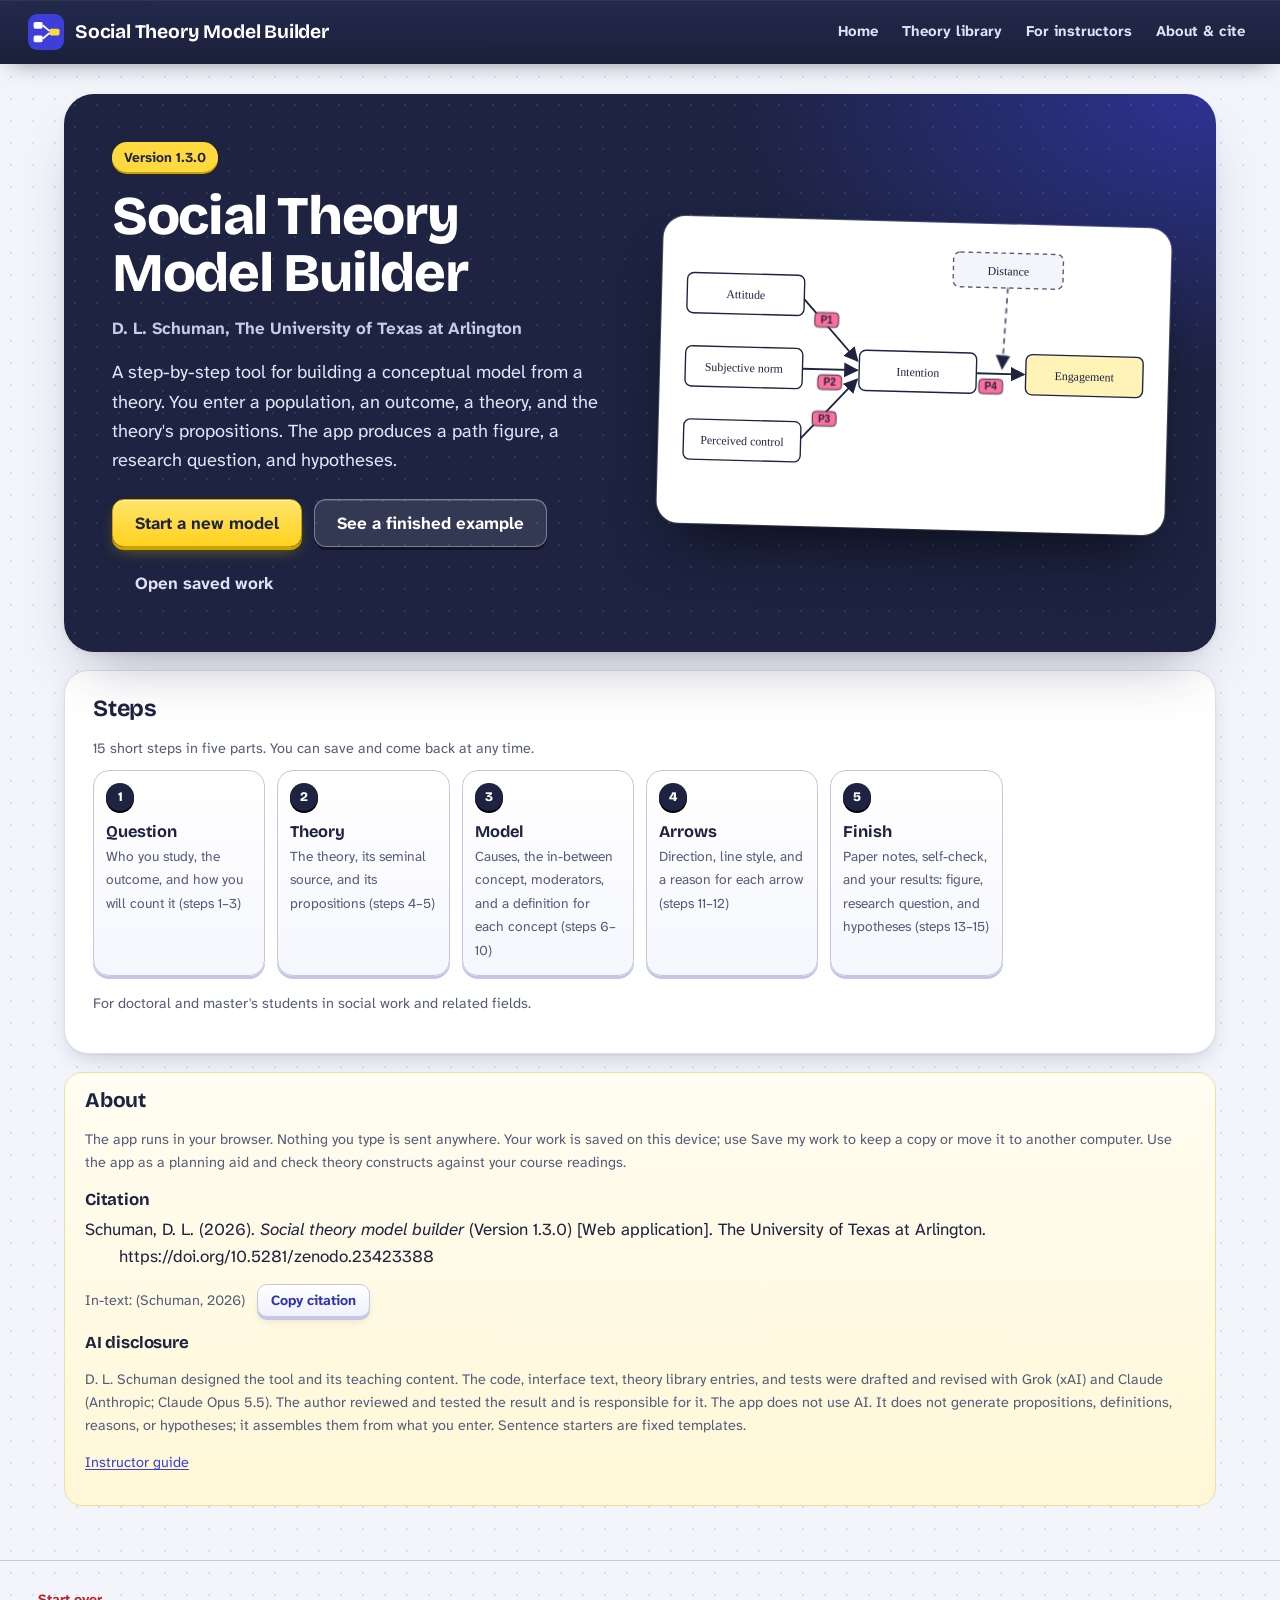
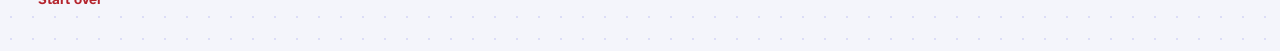
==== index.html @ 29e4c4a2 "Second comprehension review: arrow directions chosen by students, Fix this opens the arrow, broader " ====
<!DOCTYPE html>
<html lang="en">
<head>
<meta charset="utf-8">
<meta name="viewport" content="width=device-width,initial-scale=1">
<meta name="description" content="Build a theory-grounded conceptual model: propositions with page numbers, defined concepts, a path figure, hypotheses, and paper-ready notes for theoretical papers.">
<meta name="theme-color" content="#1d2340">
<script>
/* ===== Configuration (edit these; empty string = disabled) ===== */
var GOATCOUNTER_CODE = ''; // e.g. 'mysite' -> https://mysite.goatcounter.com (privacy-friendly, cookieless visit counts)
var SURVEY_URL = '';       // optional feedback survey link shown on Results and in About
var ADOPTION_URL = '';     // optional instructor adoption form shown on the splash/About
/* Short how-to videos. Paste a YouTube, Vimeo, or other share link; leave '' to hide the slot.
   YouTube and Vimeo links play inside the step (loaded only when the student presses play);
   any other link (HeyGen, Panopto, an .mp4) opens in a new tab. */
var VIDEOS = {
  propositions: '',  // Key propositions: finding the seminal source and pulling out propositions
  inbetween: '',     // In-between: mediators and moderators
  concepts: '',      // Define concepts: writing conceptual definitions
  arrows: ''         // Why this arrow?: justifying each relationship
};
var PROPOSITIONS_VIDEO_URL = ''; // older setting; used for the propositions slot if VIDEOS.propositions is empty
/* ================================================================ */
(function(){
  var gc=/^[a-z0-9-]+$/i.test(GOATCOUNTER_CODE)?GOATCOUNTER_CODE.toLowerCase():"";GOATCOUNTER_CODE=gc;
  var vids=Object.keys(VIDEOS).map(function(k){return VIDEOS[k];}).concat([PROPOSITIONS_VIDEO_URL]).join(" ");
  var frames=[];
  if(/youtu\.?be/i.test(vids))frames.push("https://www.youtube-nocookie.com");
  if(/vimeo\.com/i.test(vids))frames.push("https://player.vimeo.com");
  var csp="default-src 'none'; style-src 'self' 'unsafe-inline'; font-src 'self'; script-src 'self' 'unsafe-inline'"+(gc?" https://gc.zgo.at":"")+
    "; img-src data: blob:"+(gc?" https://"+gc+".goatcounter.com":"")+
    (gc?"; connect-src https://"+gc+".goatcounter.com":"")+
    (frames.length?"; frame-src "+frames.join(" "):"")+";";
  var m=document.createElement("meta");m.httpEquiv="Content-Security-Policy";m.content=csp;document.head.appendChild(m);
  if(gc){window.goatcounter={no_onload:false};var sc=document.createElement("script");sc.async=true;sc.src="https://gc.zgo.at/count.js";sc.setAttribute("data-goatcounter","https://"+gc+".goatcounter.com/count");document.head.appendChild(sc);}
  window.gcEvent=function(name){if(!GOATCOUNTER_CODE)return;var n=0;(function t(){if(window.goatcounter&&window.goatcounter.count){try{window.goatcounter.count({path:name,title:name,event:true});}catch(e){}}else if(n++<20)setTimeout(t,500);})();};
})();
</script>
<title>Social Theory Model Builder</title>
<link rel="icon" href="data:image/svg+xml,%3Csvg xmlns='http://www.w3.org/2000/svg' viewBox='0 0 32 32'%3E%3Crect width='32' height='32' rx='8' fill='%231d2340'/%3E%3Crect x='5' y='7' width='8' height='6' rx='1.5' fill='%23fff'/%3E%3Crect x='5' y='19' width='8' height='6' rx='1.5' fill='%23fff'/%3E%3Crect x='19' y='13' width='9' height='6' rx='1.5' fill='%23ffd93d'/%3E%3Cpath d='M13 10l6 5M13 22l6-5' stroke='%23fff' stroke-width='1.6'/%3E%3C/svg%3E">
<link rel="stylesheet" href="styles.css">
</head>
<body class="splashing">
<a class="skip" href="#main">Skip to content</a>
<header class="appbar">
  <div class="appbar-in">
    <button type="button" class="brand" id="homeBrand">
      <svg viewBox="0 0 32 32" aria-hidden="true"><rect width="32" height="32" rx="8" fill="#3d3fd8"/><rect x="5" y="7" width="8" height="6" rx="1.5" fill="#fff"/><rect x="5" y="19" width="8" height="6" rx="1.5" fill="#fff"/><rect x="19" y="13" width="9" height="6" rx="1.5" fill="#ffd93d"/><path d="M13 10l6 5M13 22l6-5" stroke="#fff" stroke-width="1.6"/></svg>
      <span><b>Social Theory Model Builder</b><span class="sr"> (home)</span></span>
    </button>
    <div class="bar-actions noprint">
      <span class="savestat" id="lastSaved" role="status">Not saved to a file yet</span>
      <button class="btn yel sm filebtn" type="button" id="saveFile"><span aria-hidden="true">&#8681;</span><span>Save<span class="lbl-long"> my</span> work</span></button>
      <button class="btn sec sm filebtn" type="button" id="openFile"><span>Open<span class="lbl-long"> saved</span> work</span></button>
      <input type="file" id="fileIn" accept=".json,application/json" class="sr" tabindex="-1" aria-hidden="true">
      <nav class="barnav" aria-label="App"><button type="button" id="homeLink">Home</button><a href="library.html"><span class="nl">Theory library</span><span class="ns">Library</span></a><a href="guide.html"><span class="nl">For instructors</span><span class="ns">Instructors</span></a><button type="button" id="aboutLink">About<span class="lbl-long"> &amp; cite</span></button></nav>
    </div>
  </div>
</header>
<p class="fileerr" id="fileErr" role="alert"></p>

<main id="main">
<!-- ===================== Splash ===================== -->
<section class="splash" id="splash" aria-labelledby="spT">
  <div class="hero">
    <div>
      <p class="ver" id="spVer">Version</p>
      <h1 id="spT" tabindex="-1">Social Theory Model Builder</h1>
      <p class="byline">D. L. Schuman, The University of Texas at Arlington</p>
      <p class="purpose">A step-by-step tool for building a conceptual model from a theory. You enter a population, an outcome, a theory, and the theory's propositions. The app produces a path figure, a research question, and hypotheses.</p>
      <div class="spbtns" id="spBtns"></div>
    </div>
    <div class="hero-fig" aria-hidden="true">
      <svg viewBox="0 0 520 300" font-family="Georgia, serif">
        <defs><marker id="hah" viewBox="0 0 10 10" refX="9" refY="5" markerWidth="8" markerHeight="8" orient="auto"><path d="M0,0 L10,5 L0,10 z" fill="#1d2340"/></marker></defs>
        <g font-size="13" fill="#1d2340">
          <rect x="10" y="44" width="128" height="44" rx="7" fill="#fff" stroke="#1d2340" stroke-width="1.5"/><text x="74" y="71" text-anchor="middle">Attitude</text>
          <rect x="10" y="124" width="128" height="44" rx="7" fill="#fff" stroke="#1d2340" stroke-width="1.5"/><text x="74" y="151" text-anchor="middle">Subjective norm</text>
          <rect x="10" y="204" width="128" height="44" rx="7" fill="#fff" stroke="#1d2340" stroke-width="1.5"/><text x="74" y="231" text-anchor="middle">Perceived control</text>
          <rect x="200" y="124" width="128" height="44" rx="7" fill="#fff" stroke="#1d2340" stroke-width="1.5"/><text x="264" y="151" text-anchor="middle">Intention</text>
          <rect x="382" y="124" width="128" height="44" rx="7" fill="#fff3b8" stroke="#1d2340" stroke-width="1.5"/><text x="446" y="151" text-anchor="middle">Engagement</text>
          <rect x="300" y="14" width="120" height="38" rx="7" fill="#f4f5fb" stroke="#555c7a" stroke-width="1.5" stroke-dasharray="5 4"/><text x="360" y="38" text-anchor="middle">Distance</text>
        </g>
        <g stroke="#1d2340" stroke-width="2" fill="none">
          <path class="draw" d="M138 70 L198 136" marker-end="url(#hah)"/>
          <path class="draw d2" d="M138 146 L198 146" marker-end="url(#hah)"/>
          <path class="draw d3" d="M138 222 L198 156" marker-end="url(#hah)"/>
          <path class="draw d4" d="M328 146 L380 146" marker-end="url(#hah)"/>
        </g>
        <g class="fade"><path d="M360 52 L356 140" stroke="#555c7a" stroke-width="2" stroke-dasharray="6 5" fill="none" marker-end="url(#hah)"/>
          <g font-family="Arial, sans-serif" font-size="11" font-weight="700" fill="#1d2340">
            <rect x="150" y="84" width="26" height="16" rx="4" fill="#ff6f9a" stroke="#1d2340"/><text x="163" y="96" text-anchor="middle">P1</text>
            <rect x="155" y="152" width="26" height="16" rx="4" fill="#ff6f9a" stroke="#1d2340"/><text x="168" y="164" text-anchor="middle">P2</text>
            <rect x="150" y="192" width="26" height="16" rx="4" fill="#ff6f9a" stroke="#1d2340"/><text x="163" y="204" text-anchor="middle">P3</text>
            <rect x="331" y="152" width="26" height="16" rx="4" fill="#ff6f9a" stroke="#1d2340"/><text x="344" y="164" text-anchor="middle">P4</text>
          </g>
                  </g>
      </svg>
    </div>
  </div>

  <div class="sp-sec">
    <h2>Steps</h2>
    <p class="small" style="margin:0 0 10px">15 short steps in five parts. You can save and come back at any time.</p>
    <ol class="timeline">
      <li><b>Question</b><span>Who you study, the outcome, and how you will count it (steps 1–3)</span></li>
      <li><b>Theory</b><span>The theory, its seminal source, and its propositions (steps 4–5)</span></li>
      <li><b>Model</b><span>Causes, the in-between concept, moderators, and a definition for each concept (steps 6–10)</span></li>
      <li><b>Arrows</b><span>Direction, line style, and a reason for each arrow (steps 11–12)</span></li>
      <li><b>Finish</b><span>Paper notes, self-check, and your results: figure, research question, and hypotheses (steps 13–15)</span></li>
    </ol>
    <p class="small" style="margin-top:16px">For doctoral and master's students in social work and related fields.</p>
  </div>

  <div class="cite" id="about">
    <h2 style="font-size:1.3rem;margin:0 0 8px">About</h2>
    <p class="small">The app runs in your browser. Nothing you type is sent anywhere. Your work is saved on this device; use Save my work to keep a copy or move it to another computer.<span id="gcNote" hidden> Anonymous visit counts are collected with GoatCounter (no cookies, no personal information, none of your work).</span> Use the app as a planning aid and check theory constructs against your course readings.</p>
    <h3 style="font-size:1.05rem;margin:16px 0 4px">Citation</h3>
    <p class="citeref" data-citehtml></p>
    <p class="small">In-text: (Schuman, 2026) <button type="button" class="btn sec sm" data-copycite="1" style="margin-left:8px">Copy citation</button> <span class="small" role="status" data-citestatus></span></p>
    <h3 id="aiNote" style="font-size:1.05rem;margin:16px 0 4px">AI disclosure</h3>
    <p class="small">D. L. Schuman designed the tool and its teaching content. The code, interface text, theory library entries, and tests were drafted and revised with Grok (xAI) and Claude (Anthropic; Claude Opus 5.5). The author reviewed and tested the result and is responsible for it. The app does not use AI. It does not generate propositions, definitions, reasons, or hypotheses; it assembles them from what you enter. Sentence starters are fixed templates.</p>
    <p class="small"><a href="guide.html">Instructor guide</a><span id="aboutSurvey" hidden> · <a class="extlink" target="_blank" rel="noopener">Feedback survey</a></span><span id="adoptLink" hidden> · <a class="extlink" target="_blank" rel="noopener">Instructors: tell us you use it</a></span></p>
  </div>
</section>

<!-- ===================== Builder ===================== -->
<div class="app" id="app">
  <div class="exbanner noprint" id="exBanner" hidden></div>
  <nav id="rail" aria-label="Steps"></nav>
  <div class="stage">
    <div class="mprog noprint" id="mprog"><div class="meter" aria-hidden="true"><span id="mbar"></span></div><span id="mtext"></span><button type="button" class="btn sec sm" id="railToggle" aria-expanded="false" aria-controls="rail">All steps</button></div>
    <section class="card" id="screen" aria-labelledby="stepTitle"></section>
  </div>
  <aside id="preview" class="noprint" aria-label="Your model so far">
    <details class="pv" id="pvDetails" open>
      <summary><h2>Your model</h2></summary>
      <p class="pv-note">This panel draws your model as you build it. It is for viewing only; you do not type here.</p>
      <div class="pv-body" id="pvBody"></div>
    </details>
  </aside>
</div>
</main>

<dialog id="figDlg" aria-labelledby="dlgT">
  <div class="dlg-h"><h2 id="dlgT">Your model as a figure</h2><button type="button" class="btn sec sm" id="dlgClose">Close</button></div>
  <div class="dlg-b" id="dlgBody"></div>
</dialog>

<dialog id="termsDlg" aria-labelledby="termsT">
  <div class="dlg-h"><h2 id="termsT">Key terms</h2><button type="button" class="btn sec sm" id="termsClose">Close</button></div>
  <div class="dlg-b" id="termsBody"></div>
</dialog>

<dialog id="askDlg" class="askdlg" aria-labelledby="askT" aria-describedby="askM">
  <div class="dlg-b"><h2 id="askT">Please confirm</h2><p id="askM"></p>
  <div class="btnrow"><button type="button" class="btn" id="askYes">Yes</button><button type="button" class="btn sec" id="askNo">Cancel</button></div></div>
</dialog>

<footer>
  <p class="noprint"><button class="btn ghost sm danger" id="startOver" type="button">Start over</button></p>
</footer>
<div class="sr" id="live" role="status" aria-live="polite"></div>

<script src="theories.js"></script>
<script>
(function(){
"use strict";
/* Preview key: add ?preview to the address to move through every step without answering.
   It lasts for the browser tab; "Exit preview" turns it off. */
var PREVIEW = (function(){ var on = /[?&](preview|demo)(=|&|$)/i.test(location.search); try { if(on) sessionStorage.setItem("stmbPreview", "1"); on = on || sessionStorage.getItem("stmbPreview") === "1"; } catch(e){} return on; })();
var KEY = "theoryModelApp.v1", VERSION = "1.3.0", SCHEMA = 4;
var APP_URL = "https://social-theory-model-builder.netlify.app";
var DOI_URL = "https://doi.org/10.5281/zenodo.23423388";
var CITE = "Schuman, D. L. (2026). Social theory model builder (Version " + VERSION + ") [Web application]. The University of Texas at Arlington. " + DOI_URL;
var CITE_HTML = "Schuman, D. L. (2026). <i>Social theory model builder</i> (Version " + VERSION + ") [Web application]. The University of Texas at Arlington. " + DOI_URL;

/* ======================= Content ======================= */
var TIPS = {
  who: "Name the population and the outcome first. The rest of the model depends on them.",
  theory: "Choose a theory you can defend in a literature review.",
  props: "Copy the exact sentence from the theorist, not a textbook, and record the page number. Your own words go in a separate box.",
  path: "List the causes here. You add the mediator and moderators in the next steps.",
  med: "Skip this step if you cannot name the in-between process.",
  mod: "Consider whether the path differs by status, employment, income, or access to services.",
  pie: "Consider conditions in the environment, such as housing, income, and discrimination, as well as individual factors.",
  concepts: "A conceptual definition says what the concept means in the theory, not how you will measure it. Cite the theorist's definition when one exists.",
  arrow: "Each arrow needs a reason that explains how one concept changes the other.",
  fig: "Keep the figure small enough to explain in a few sentences.",
  notes: "Record how the problem is usually defined and what that definition leaves out.",
  close: "The research question should be specific enough for someone else to design a study from it."
};
/* Theory library (theories.js). THEORIES and SEMINAL keep their old shape; keys TPB, HBM, SCT are unchanged so old files still open. */
var LIB = window.THEORY_LIB || {}, LIBG = window.THEORY_GROUPS || [], TL = window.TheoryLib;
var plainCite = TL.plainCite, revisedLine = TL.revisedLine, libCard = TL.card, theoryOptions = TL.options;
var THEORIES = {}, SEMINAL = {};
Object.keys(LIB).forEach(function(k){ THEORIES[k] = {name: LIB[k].name, desc: LIB[k].desc, chips: LIB[k].chips}; SEMINAL[k] = plainCite(LIB[k].seminal); });
var PARADIGMS = ["Positivist", "Postpositivist", "Critical / transformative", "Constructivist / interpretivist", "Pragmatist", "Not sure yet"];
var MODS = ["Age", "Sex", "Gender", "Race/ethnicity", "Veteran/military status", "Disability/chronic illness", "Relationship/marital status"];
var MODS_SDOH = ["Income/financial strain", "Education", "Employment/student status", "Housing stability", "Food security", "Neighborhood safety/conditions", "Discrimination/racism", "Location/access (urban-rural, transportation)", "Social support", "Health insurance/coverage"];
var MODS2 = ["Prior treatment", "Stigma/help-seeking norms", "Distance to care", "Co-occurring PTSD/depression/substance use"];
var SDOH_CAUSES = ["Housing stability", "Food security", "Income/financial strain", "Discrimination/racism", "Neighborhood safety", "Access to care", "Social support", "Education", "Employment"];
var SDOH_RE = /housing|homeless|food|income|poverty|financ|wealth|racism|discriminat|neighborhood|access|insurance|coverage|employ|education|social support|transport|urban|rural|distance/i;
var GHINT = {"Age": "18–34 vs. 35–54 vs. 55+", "Sex": "Female vs. male", "Gender": "Women vs. men vs. nonbinary", "Race/ethnicity": "Name the groups, e.g., Black vs. Latine vs. White", "Veteran/military status": "Veterans vs. civilians", "Disability/chronic illness": "With vs. without a chronic condition", "Relationship/marital status": "Partnered vs. single", "Income/financial strain": "Below vs. above 200% of poverty line", "Education": "High school or less vs. some college+", "Employment/student status": "Employed vs. not employed", "Housing stability": "Stably housed vs. unstably housed", "Food security": "Food secure vs. food insecure", "Neighborhood safety/conditions": "High vs. low perceived neighborhood safety", "Discrimination/racism": "High vs. low reported discrimination", "Location/access (urban-rural, transportation)": "Urban vs. rural", "Social support": "High vs. low social support", "Health insurance/coverage": "Insured vs. uninsured", "Prior treatment": "Prior treatment vs. none", "Stigma/help-seeking norms": "High vs. low perceived stigma", "Distance to care": "Under 30 miles vs. 30+ miles", "Co-occurring PTSD/depression/substance use": "With vs. without co-occurring conditions"};
var MHINT = {"Race/ethnicity": "Often used as a substitute measure for exposure to racism; say which one you mean.", "Sex": "Biological traits (e.g., female, male, intersex).", "Gender": "Identity and social role (e.g., woman, man, nonbinary)."};
var BASIS = [["theory", "The theory says so"], ["research", "Prior research"], ["practice", "Practice experience"], ["multiple", "More than one of these"]];
var WHERE = ["Original theory source", "Measurement or validation paper", "Recent review in my population", "Other"];
var KIND = {cause: "Cause", med: "In-between", out: "Outcome", mod: "Moderator"};
var DEMO = {
  who: "Post-9/11 U.S. veterans enrolled in VA mental health care", pop: {who: "Post-9/11 U.S. veterans", age: "", where: "enrolled in VA mental health care", when: ""}, popEdited: false, outcome: "Treatment engagement",
  outcomeDef: "Attending at least 8 psychotherapy sessions within 14 weeks of intake (from clinic records)",
  theory: "TPB", seminal: SEMINAL.TPB,
  causes: ["Attitude toward the behavior", "Subjective norm", "Perceived behavioral control"],
  medYN: "yes", mediator: "Intention to stay in treatment", modYN: "yes", modPicked: ["Distance to care"],
  modDetails: {"Distance to care": {groups: "under 30 miles vs. 30 or more miles from the clinic", path: "med>out"}},
  props: [
    {text: "", page: "179", own: "A more favorable attitude toward a behavior strengthens the intention to perform it.", from: "Attitude toward the behavior", to: "Intention to stay in treatment", sign: "+", theory: "A", isNew: false, src: ""},
    {text: "", page: "179", own: "Stronger perceived expectations from important others strengthen intention.", from: "Subjective norm", to: "Intention to stay in treatment", sign: "+", theory: "A", isNew: false, src: ""},
    {text: "", page: "179", own: "Greater perceived control over the behavior strengthens intention.", from: "Perceived behavioral control", to: "Intention to stay in treatment", sign: "+", theory: "A", isNew: false, src: ""},
    {text: "", page: "179", own: "Intention, with perceived control, predicts whether the behavior happens.", from: "Intention to stay in treatment", to: "Treatment engagement", sign: "+", theory: "A", isNew: false, src: ""},
    {text: "", page: "179", own: "Perceived behavioral control also predicts the behavior directly, together with intention.", from: "Perceived behavioral control", to: "Treatment engagement", sign: "+", theory: "A", isNew: false, src: ""}
  ],
  partial: {c2: true},
  ctag: {c0: "A", c1: "A", c2: "A", med: "A", out: "none", m0: "none"},
  signs: {"c0>med": "+", "c1>med": "+", "c2>med": "+", "med>out": "+", "c2>out": "+"},
  bases: {"c0>med": "theory", "c1>med": "theory", "c2>med": "theory", "med>out": "theory", "c2>out": "theory", "m0~": "practice"},
  reasons: {
    "c0>med": "Veterans who expect therapy to help them value attending, so they plan to keep going.",
    "c1>med": "When spouses, fellow veterans, and clinicians endorse treatment, veterans feel supported in planning to continue.",
    "c2>med": "Veterans who believe they can fit sessions around work, child care, and travel are more likely to plan to stay.",
    "med>out": "A plan to stay in treatment turns into attendance when the opportunity is there.",
    "c2>out": "Veterans who can arrange transportation and time off attend more sessions, even if they did not plan to.",
    "m0~": "Long drives add cost and time to every visit, so intention leads to attendance less often for veterans 30 or more miles away."
  },
  cdef: {
    c0: {def: "The degree to which a person evaluates staying in treatment favorably or unfavorably.", src: "Ajzen, 1991"},
    c1: {def: "Perceived social pressure from important others to stay in, or leave, treatment.", src: "Ajzen, 1991"},
    c2: {def: "Perceived ease or difficulty of attending treatment, reflecting past experience and expected obstacles.", src: "Ajzen, 1991"},
    med: {def: "How hard a veteran plans to try to keep attending treatment; the motivational step closest to the behavior.", src: "Ajzen, 1991"},
    out: {def: "Sustained participation in psychotherapy across an adequate course of care.", src: "Working definition for this example"},
    m0: {def: "Travel distance from a veteran's home to the clinic that delivers care.", src: "Working definition for this example"}
  },
  notes: {
    journal: "Journal of Human Behavior in the Social Environment",
    phenomenon: "Many post-9/11 veterans who begin VA psychotherapy stop before completing an adequate course of care.",
    typical: "Usually defined as dropout or nonadherence, a property of the individual veteran, because clinics track attendance patient by patient.",
    alternative: "It can be defined as a mismatch between how care is delivered and veterans' lives: distance, work schedules, and military norms about help-seeking. This moves attention from the veteran to the system and makes room for structural explanations alongside individual ones.",
    need: "This example asks whether the theory's individual focus is enough to explain engagement when access barriers such as distance to care are present."
  },
  assume: {A: {
    paradigm: "Postpositivist",
    ontology: "Behavior has causes in a person's beliefs that exist independently of the researcher and can be approximated, though never known perfectly.",
    epistemology: "Beliefs, intentions, and behavior can be measured with standardized self-report and records and tested with statistical models.",
    history: "Extends Fishbein and Ajzen's theory of reasoned action by adding perceived behavioral control; rooted in expectancy-value models of attitudes.",
    limits: "Makes individual beliefs and intentions visible. Structural conditions such as distance to care stay outside the model unless they act through perceived control.",
    practice: "Points practice toward changing beliefs and perceived control (motivational interviewing, peer veterans, scheduling and travel support) and policy toward reducing access barriers."
  }}
};

/* ======================= State ======================= */
function fresh(){
  return {step: 1, seen: [], mode: "", who: "", pop: {who: "", age: "", where: "", when: ""}, popEdited: false, outcome: "", outcomeDef: "", approach: "", integType: "",
    theory: "", theoryCustom: "", seminal: "", more: [],
    causes: [""], causeIds: [], cseq: 0, medYN: "", mediator: "", modYN: "", modPicked: [], modOther: "", modOthers: [], modSkip: false,
    modDetails: {}, modIds: {}, mseq: 0, addedAnother: false, extraMod: "",
    ctag: {}, cdef: {}, styles: {}, signs: {}, bases: {}, needsSource: {}, openQ: {},
    props: [], propLinks: {}, returnTo: -1, reasons: {}, hyps: "", hypsEdited: false, hypWord: "H",
    showTags: true, tagMode: "H", figView: "all", pos: {}, labels: {}, rq: "", rqEdited: false,
    caption: "", captionEdited: false, notes: {}, assume: {}, sel: "", noAuto: {}, partial: {}};
}
function isObj(x){ return x && typeof x === "object" && !Array.isArray(x); }
function upgrade(st){
  if(!isObj(st)) return fresh();
  if(!isObj(st.pop)){ st.pop = {who: typeof st.who === "string" ? st.who : "", age: "", where: "", when: ""}; st.popEdited = false; }
  ["who", "age", "where", "when"].forEach(function(k){ if(typeof st.pop[k] !== "string") st.pop[k] = ""; });
  if(typeof st.popEdited !== "boolean") st.popEdited = false;
  ["signs", "bases", "needsSource", "openQ", "propLinks"].forEach(function(k){ if(!isObj(st[k])) st[k] = {}; });
  if(!Array.isArray(st.props)){ if(typeof st.step === "number" && st.step >= 5) st.step++; st.props = []; }
  if(isObj(st.askClass)){ Object.assign(st.needsSource, st.askClass); delete st.askClass; }
  if(typeof st.seminal !== "string") st.seminal = "";
  if(typeof st.returnTo !== "number") st.returnTo = -1;
  var hadTagMode = "tagMode" in st;
  st = Object.assign(fresh(), st);
  if(!hadTagMode) st.tagMode = st.showTags === false ? "none" : "H";
  return migrate(st);
}
function migrate(st){
  function ren(a, b){ var i = st.modPicked.indexOf(a); if(i >= 0){ st.modPicked[i] = b; if(st.modDetails[a]){ st.modDetails[b] = st.modDetails[a]; delete st.modDetails[a]; } } }
  ren("Insurance/cost", "Health insurance/coverage");
  if(!Array.isArray(st.causes) || !st.causes.length) st.causes = [""];
  ["ctag", "cdef", "notes", "assume", "noAuto", "partial", "modIds", "styles", "labels", "pos", "reasons", "modDetails"].forEach(function(k){ if(!isObj(st[k])) st[k] = {}; });
  if(!Array.isArray(st.more)) st.more = [];
  if(!Array.isArray(st.seen)) st.seen = [];
  st.props.forEach(function(q){ if(!q.theory) q.theory = "A"; if(typeof q.isNew !== "boolean") q.isNew = false; if(typeof q.src !== "string") q.src = ""; });
  ensureIds(st);
  return st;
}
/* Stable ids: causes keep their id when others are removed or reordered, so a reason,
   direction, line style, label, position, or proposition link never jumps to another box. */
function ensureIds(st){
  if(!Array.isArray(st.causeIds)) st.causeIds = [];
  if(typeof st.cseq !== "number") st.cseq = 0;
  if(st.causeIds.length !== st.causes.length){
    if(!st.causeIds.length){
      var f = 0;
      st.causeIds = st.causes.map(function(c){ return c.trim() ? "c" + (f++) : null; });
      st.cseq = Math.max(st.cseq, f);
      st.causeIds = st.causeIds.map(function(x){ return x || ("c" + (st.cseq++)); });
    } else {
      while(st.causeIds.length < st.causes.length) st.causeIds.push("c" + (st.cseq++));
      st.causeIds.length = st.causes.length;
    }
  }
  st.causeIds.forEach(function(id){ var n = +String(id).slice(1); if(n >= st.cseq) st.cseq = n + 1; });
  if(typeof st.mseq !== "number") st.mseq = 0;
  if(!Object.keys(st.modIds).length){
    modEntriesOf(st).forEach(function(e, i){ st.modIds[e.key] = "m" + i; });
  }
  Object.keys(st.modIds).forEach(function(k){ var n = +String(st.modIds[k]).slice(1); if(n >= st.mseq) st.mseq = n + 1; });
}
var S;
try { S = upgrade(JSON.parse(localStorage.getItem(KEY))); } catch(e){ S = fresh(); }
function rawSave(){ try { localStorage.setItem(KEY, JSON.stringify(S)); } catch(e){} }
var save = function(){ rawSave(); showSaved(); };

/* Short directions shown at the top of each step. Plain words, short sentences. */
var TODO = {
  "Who": ["In the box Who, type the group: who they are by role or shared condition.", "Fill in Age or life stage, Where, and When or qualifying event only if they matter for your question. Leave the others empty.", "Read Your population. The app builds this one phrase from the boxes. If it does not read well, edit it.", "For examples, open the green box How to make a population specific.", "Press Next."],
  "Outcome": ["Open the green box How to name an outcome and read it.", "Type the result you want to explain for this group, in 2 to 5 words.", "Check that it is one result, that it can be more or less, and that it is not a program or a cause.", "Press Next."],
  "Define outcome": ["Open the green box How to say what counts and read it.", "In the box below, write what you will count or measure, over what time, and where the information comes from.", "Check that someone else could count it the same way from what you wrote.", "Press Next."],
  "Theory": ["Choose from the Theory menu. It is grouped by topic, and the topics are in alphabetical order. To shorten the list, type a word in Search the list.", "Read the panel that opens: its type (theory, model, framework, and so on), what it says, its seminal source, its common propositions, and whether it was substantially revised. A framework or typology does not give you arrows; you supply them.", "If your theory is not in the menu, choose Type my own at the bottom and type its name.", "Add a second theory only if your model needs it.", "Press Next."],
  "Key propositions": ["In box 1, type the APA reference for the work where each theory was first stated. You can click Use this to copy a suggested reference, but check it first.", "In box 2, press Add a proposition. Copy one sentence from the source that says how two concepts relate, and type its page number.", "Fill in the other boxes for that proposition: your own words, the From and To concepts, and the direction.", "Add only the propositions your model uses, usually 2 to 5 in all. You do not test every proposition in a theory, and you can take one from one theory and one from another. Open the green box Which propositions do I need? for help.", "You can skip this step and come back later."],
  "Causes": ["Add 2 or 3 causes of the outcome (4 at most).", "To add a cause, click a button with a + sign below, or type in an empty box.", "Use the \u2191 and \u2193 buttons, or drag \u283f, to change the order. The order here is the order in the figure.", "Press Next."],
  "In-between": ["Not sure what a mediator is? Open the green box Mediator: how to decide.", "Ask yourself: why does each cause lead to the outcome?", "If your answer is one thing that the causes change first, click Yes and type it in the box.", "If you cannot name one thing, click No or Not sure.", "If you clicked Yes: for each cause, check the box if it also affects the outcome directly (partial mediation). Leave it empty if it works only through the in-between step.", "Press Next."],
  "Moderation": ["Not sure whether something is a cause or a moderator? Open the green box Cause or moderator? How to decide.", "Ask yourself: is any arrow stronger for some people, places, or times than for others?", "Click Yes, No, or Not sure.", "If you clicked Yes or Not sure, check the box for each group or condition that might change an arrow. Check Other to type your own.", "Press Next."],
  "Moderator details": ["For each moderator, type the two groups you will compare.", "Choose the arrow that the moderator makes stronger or weaker.", "Press Next."],
  "Define concepts": ["Below, there is one panel for each concept. Each concept is one box in your figure.", "The panels fill in automatically from earlier steps: your causes, your in-between step, your outcome, and your moderators. To add or remove a concept, go back to that step; its panel appears here.", "Choose where the concept comes from.", "Write what the concept means in one or two sentences. Then type the source: author, year, and page.", "Press Next."],
  "Line styles": ["Below, there is one panel for each arrow in your figure. Each panel starts with a label: Arrow H1, Arrow H2, and so on. H1 is the hypothesis number on the figure and the results page.", "For every arrow, click + if more of the first concept leads to more of the second, or \u2212 if it leads to less. Nothing is chosen for you. If the arrow is linked to a proposition, the panel shows what the proposition says.", "Click Solid if you will test the arrow. Click Dashed for a moderator or an arrow you will not test.", "Press Next."],
  "Why this arrow?": ["Below, there is one panel for each arrow in your figure. Each panel starts with a label: Arrow H1, Arrow H2, and so on. H1 is the hypothesis number on the figure and the results page.", "Click what your reason is based on. This is required.", "Link the proposition each arrow comes from. In the arrow\u2019s panel, use the menu Comes from proposition. Or click a proposition in the box at the top, then click Link here in the arrow\u2019s panel.", "In each arrow\u2019s panel, write one sentence in the large box that explains how the first concept changes the second. If you need help, open Need help writing a reason?", "Press Next."],
  "Paper notes": ["This step is optional.", "Type notes in any box that will help you write your paper. You can leave boxes empty.", "Your notes go into the Word file on the results page.", "Press Next."],
  "Self-check": ["Read each item.", "Green items are done. Yellow items need attention.", "Click Fix this to go to the step that needs work, or press the Next button to see your results."],
  "Results": ["Read your research question, hypotheses, and figure.", "Click Edit under any text to change it.", "Click Download PNG for the figure, and Download paper notes for Word for the text.", "Click Save my work at the top of the page to keep a copy of your model."]
};
function todoHTML(list){ return '<div class="todo" role="note"><h3>What to do</h3><ol>' + list.map(function(x){ return '<li>' + esc(x) + '</li>'; }).join("") + '</ol><p class="small todo-terms">Not sure what a word means? <button type="button" class="linkbtn" data-terms="1">See key terms</button></p></div>'; }
/* Plain one-line definitions for students who read English as an additional language. */
var GLOSSARY = [
  ["Conceptual model", "A drawing of boxes (concepts) and arrows that shows how your theory explains an outcome."],
  ["Concept", "One idea in your model, shown as one box (for example, social support)."],
  ["Population", "The group of people your study is about."],
  ["Outcome", "The result you want to explain. It is the box the arrows end at."],
  ["Operational definition", "How you will measure or count a concept in your study (Step 3)."],
  ["Conceptual definition", "What a concept means in the theory, without saying how you measure it (Define concepts step)."],
  ["Theory", "A set of statements that explains why something happens."],
  ["Model / framework", "A model lays out specific concepts and arrows. A framework organizes concepts into groups; you supply the arrows. See the theory library."],
  ["Seminal source", "The book or article where the theory was first fully stated."],
  ["Proposition (P1, P2…)", "A sentence from the theory that says how two concepts are related, such as “the more X, the more Y.” You copy it from the source with its page number."],
  ["Cause", "A concept that changes the outcome. An arrow goes from the cause to the outcome."],
  ["In-between (mediator)", "A concept that the cause changes first, and that then changes the outcome. It explains why the cause works."],
  ["Complete or partial mediation", "Complete: the cause works only through the in-between concept. Partial: the cause also has its own arrow straight to the outcome."],
  ["Moderator", "A characteristic or condition that makes an arrow stronger or weaker for some groups (for example, distance to care)."],
  ["Social determinant", "A condition where people are born, live, learn, work, and age (income, housing, discrimination) that shapes their outcomes."],
  ["Arrow direction (+ or −)", "+ means more of one concept leads to more of the next. − means more of one leads to less of the next."],
  ["Solid or dashed arrow", "Solid: you will test it in your study. Dashed: exploratory, shown but not tested, or a moderator."],
  ["Hypothesis (H1, H2…)", "A testable prediction about your population, built from one arrow."],
  ["Direct, mediation, moderation", "The three kinds of hypotheses: one concept affects another; the effect passes through the in-between concept; an arrow is stronger for some groups."],
  ["Numbered statement (S1, S2…)", "Your own claim in a conceptual paper. Some journals call these propositions. They are not the theory's propositions P1, P2."],
  ["Research question", "The main question your model answers. Subquestions are added for an in-between concept and for each moderator."],
  ["Paradigm", "A set of beliefs about what research is and how it should be done."],
  ["Ontology / epistemology", "Ontology: beliefs about what is real. Epistemology: beliefs about how we can know it."],
  ["APA 7", "The 7th edition of the American Psychological Association style for citations and figures, used by most social work journals."],
  ["Abbreviations in the example", "VA: U.S. Department of Veterans Affairs. Post-9/11 veterans: people who served after September 11, 2001. PHQ-9: Patient Health Questionnaire-9, a depression scale."]
];
function termsHTML(){ return '<dl class="glossary">' + GLOSSARY.map(function(g){ return '<dt>' + esc(g[0]) + '</dt><dd>' + esc(g[1]) + '</dd>'; }).join("") + '</dl>'; }
function withTodo(title, body){
  var td = TODO[title]; if(!td) return body;
  var li = body.indexOf('<p class="lede">'), at = li >= 0 ? body.indexOf('</p>', li) + 4 : body.indexOf('</h2>') + 5;
  return body.slice(0, at) + todoHTML(td) + body.slice(at);
}
/* ======================= Helpers ======================= */
function esc(s){ return String(s == null ? "" : s).replace(/[&<>"']/g, function(c){ return {"&": "&amp;", "<": "&lt;", ">": "&gt;", '"': "&quot;", "'": "&#39;"}[c]; }); }
function $(id){ return document.getElementById(id); }
function announce(m){ var l = $("live"); l.textContent = ""; setTimeout(function(){ l.textContent = m; }, 30); }
function clone(x){ return JSON.parse(JSON.stringify(x)); }
function lc(x){ return (x || "").trim().toLowerCase(); }
function approach(){ return ["", "", "", 1, 5]; } /* paper types removed; up to 5 theories */
function theoryList(){
  var l = [];
  if(S.theory) l.push({id: "A", pick: S.theory, custom: S.theoryCustom, seminal: S.seminal, idx: -1});
  S.more.forEach(function(t, i){ if(t && t.pick) l.push({id: String.fromCharCode(66 + i), pick: t.pick, custom: t.custom || "", seminal: t.seminal || "", idx: i}); });
  return l;
}
function theoryById(id){ return theoryList().filter(function(t){ return t.id === id; })[0]; }
function tName(t){ if(!t) return ""; return t.pick === "custom" ? (t.custom.trim() || "Theory " + t.id) : (THEORIES[t.pick] ? THEORIES[t.pick].name : ""); }
function theoryName(){ return theoryList().map(tName).join(" and ") || ""; }
function theoryNames(){ var n = theoryList().map(tName); return n.length > 2 ? n.slice(0, -1).join(", ") + ", and " + n[n.length - 1] : n.join(" and "); }
function roleOf(i){ return "Theory " + String.fromCharCode(65 + i); }
function tagLabel(tg){ if(!tg) return ""; if(tg === "new") return "New concept (my addition)"; if(tg === "none") return "Not from a theory"; var t = theoryById(tg); return t ? tg + ": " + tName(t) : ""; }
function tc(L){ return /^[A-E]$/.test(L || "") ? " t" + L : L === "N" || L === "new" ? " tN" : ""; }
function showLetters(){ return theoryList().length > 1 || nodes().some(function(n){ return S.ctag[n.id] === "new"; }); }
function letterOf(id){ var tg = S.ctag[id]; if(tg === "new") return "N"; if(tg && tg !== "none" && theoryById(tg)) return tg; return ""; }

function causeNodes(){ var r = []; S.causes.forEach(function(c, i){ if(c.trim()) r.push({id: S.causeIds[i], label: c.trim(), kind: "cause"}); }); return r; }
function causes(){ return causeNodes().map(function(n){ return n.label; }); }
function hasMed(){ return S.medYN === "yes" && S.mediator.trim(); }
function modEntriesOf(st){
  if(st.modYN === "no" || st.modSkip) return [];
  var l = [];
  st.modPicked.forEach(function(m){ if(m !== "__other") l.push({name: m, key: m}); });
  if(st.modPicked.indexOf("__other") >= 0){
    var os = st.modOthers || [], any = os.some(function(x){ return x.trim(); });
    if(!any && (st.modOther || "").trim()) os = [st.modOther];
    os.forEach(function(x, i){ x = x.trim(); if(x && !l.some(function(e){ return e.name === x; })) l.push({name: x, key: "__other" + i}); });
  }
  if(st.addedAnother && (st.extraMod || "").trim()) l.push({name: st.extraMod.trim(), key: "__extra"});
  return l;
}
function modEntries(){ return modEntriesOf(S); }
function modList(){ return modEntries().map(function(e){ return e.name; }); }
function modId(key){ if(!S.modIds[key]) S.modIds[key] = "m" + (S.mseq++); return S.modIds[key]; }
function nodes(){
  var n = causeNodes();
  if(hasMed()) n.push({id: "med", label: S.mediator.trim(), kind: "med"});
  n.push({id: "out", label: S.outcome.trim() || "Outcome", kind: "out"});
  modEntries().forEach(function(e){ n.push({id: modId(e.key), label: e.name, kind: "mod", key: e.key}); });
  n.forEach(function(x){ if(S.labels[x.id]) x.label = S.labels[x.id]; });
  return n;
}
function paths(){
  var p = [], t = hasMed() ? "med" : "out";
  causeNodes().forEach(function(c){ p.push({id: c.id + ">" + t, from: c.id, to: t}); });
  if(hasMed()){
    p.push({id: "med>out", from: "med", to: "out"});
    /* partial mediation: the cause also has its own arrow to the outcome */
    causeNodes().forEach(function(c){ if(S.partial[c.id]) p.push({id: c.id + ">out", from: c.id, to: "out", bypass: true}); });
  }
  return p;
}
function partialIds(){ return hasMed() ? causeNodes().filter(function(c){ return S.partial[c.id]; }).map(function(c){ return c.id; }) : []; }
function nodeLabel(id){ var n = nodes().filter(function(x){ return x.id === id; })[0]; return n ? n.label : id; }
function pathLabel(p){ return nodeLabel(p.from) + " → " + nodeLabel(p.to); }
function modEdges(){
  var ps = paths();
  return modEntries().map(function(e){
    var d = S.modDetails[e.name] || {}, id = modId(e.key);
    var target = ps.some(function(p){ return p.id === d.path; }) ? d.path : "";
    return {id: id + "~", from: id, path: target, name: e.name};
  });
}
function allEdges(){
  var l = paths().map(function(p){ return {id: p.id, from: p.from, to: p.to, label: pathLabel(p)}; });
  modEdges().forEach(function(e){ var p = paths().filter(function(x){ return x.id === e.path; })[0]; if(!p) return; l.push({id: e.id, mod: true, name: e.name, path: e.path, from: e.from, label: e.name + " → moderates " + (p ? pathLabel(p) : "a path")}); });
  return l;
}
function edgeLabel(id){ var e = allEdges().filter(function(x){ return x.id === id; })[0]; return e ? e.label : id; }
function style(id, def){ if(/~$/.test(id)) return "dashed"; return S.styles[id] || def; }
function sign(id){ return S.signs[id] === "-" ? "-" : "+"; }
function hl(sg){ return sg === "-" ? "lower" : "higher"; }
function signChar(sg){ return sg === "-" ? "−" : "+"; }
function joinList(a){ if(a.length < 2) return a.join(""); return a.slice(0, -1).join(", ") + (a.length > 2 ? "," : "") + " and " + a[a.length - 1]; }
function engageish(){ return /engag|care|treat|adher|appoint|retent/i.test(S.outcome + " " + S.outcomeDef); }
function constructOpts(){
  var o = causes().slice();
  if(S.mediator.trim()) o.push(S.mediator.trim());
  if(S.outcome.trim()) o.push(S.outcome.trim());
  theoryList().forEach(function(t){ var th = THEORIES[t.pick]; if(th) th.chips.forEach(function(c){ if(o.indexOf(c) < 0) o.push(c); }); });
  return o;
}
function newCid(){ return "c" + (S.cseq++); }
function addCause(c){
  c = (c || "").trim(); if(!c) return {err: ""};
  if(S.causes.some(function(x){ return lc(x) === lc(c); })) return {err: "dup"};
  var e = S.causes.findIndex(function(x){ return !x.trim(); });
  if(e >= 0){ S.causes[e] = c; S.causeIds[e] = newCid(); return {id: S.causeIds[e], err: ""}; }
  if(S.causes.length < 4){ S.causes.push(c); S.causeIds.push(newCid()); return {id: S.causeIds[S.causeIds.length - 1], err: ""}; }
  return {err: "Up to 4 causes. Remove one first."};
}
function moveCause(from, to){
  if(from === to || from < 0 || from >= S.causes.length) return;
  var c = S.causes.splice(from, 1)[0], id = S.causeIds.splice(from, 1)[0];
  if(to > from) to--;
  to = Math.max(0, Math.min(S.causes.length, to));
  S.causes.splice(to, 0, c); S.causeIds.splice(to, 0, id);
  if(!S.rqEdited) S.rq = "";
}
function propCite(q){ var src = (q.src || "").trim(); if(src) return src; var t = theoryById(q.theory || "A"); return t ? t.seminal : S.seminal; }
/* APA 7 in-text citation from a full reference: 1 author "Ajzen, 1991"; 2 "Fishbein & Ajzen, 1975"; 3+ "Smith et al., 2020". */
function shortCite(c){
  var m = (c || "").match(/^\s*([^(]+?)\s*\((\d{4}[a-z]?|n\.d\.)/); if(!m) return "source not yet entered";
  var names = m[1].replace(/\s*&\s*/g, ", ").split(/\s*,\s*/).map(function(x){ return x.trim().replace(/\.$/, ""); })
    .filter(function(x){ return x && !/^(?:[A-Z]\.?\s*-?\s*)+$/.test(x + ".") && !/^(Jr|Sr|II|III|IV|Eds?)$/.test(x); });
  if(!names.length) return "source not yet entered";
  return (names.length === 1 ? names[0] : names.length === 2 ? names[0] + " & " + names[1] : names[0] + " et al.") + ", " + m[2];
}
function pageCite(pg){ pg = (pg || "").trim().replace(/^pp?\.\s*/i, ""); return pg ? (/[-\u2013,]/.test(pg) ? ", pp. " : ", p. ") + pg.replace(/-/g, "\u2013") : ""; }
function propShort(k){ var q = S.props[k]; if(!q) return ""; if(q.isNew && !(q.src || "").trim()) return "P" + (k + 1) + " (new proposition)"; return "P" + (k + 1) + " (" + shortCite(propCite(q)) + pageCite(q.page) + ")"; }
function propRef(k){ var q = S.props[k]; if(!q) return ""; return "From proposition P" + (k + 1) + (q.isNew ? " (new)" : "") + " (" + shortCite(propCite(q)) + ((q.page || "").trim() ? ", p. " + q.page.trim() : "") + ")"; }
function linkOf(id){ var v = S.propLinks[id]; return typeof v === "number" && S.props[v] ? v : -1; }
/* Link an arrow to the proposition that names the same two constructs. The arrow's + or −
   is never copied from the proposition; students set direction themselves. */
function autoLink(){
  if(!S.props.length) return;
  paths().forEach(function(p){
    if(linkOf(p.id) >= 0 || S.noAuto[p.id]) return;
    var f = lc(nodeLabel(p.from)), t = lc(nodeLabel(p.to));
    var k = S.props.findIndex(function(q){ return lc(q.from) === f && lc(q.to) === t; });
    if(k >= 0){ S.propLinks[p.id] = k; if(!S.bases[p.id]) S.bases[p.id] = "theory"; }
  });
}
function propSign(k){ return S.props[k] && S.props[k].sign === "-" ? "-" : "+"; }
function signSet(id){ return S.signs[id] === "+" || S.signs[id] === "-"; }
function mismatch(id){ var k = linkOf(id); if(k < 0 || !signSet(id)) return ""; return propSign(k) !== sign(id) ? propSign(k) : ""; }
function prefillFromProps(){
  var out = lc(S.outcome), froms = {}, tos = {}, tagOf = {};
  S.props.forEach(function(q){
    var f = lc(q.from), t = lc(q.to), tg = q.isNew ? "new" : (q.theory || "A");
    if(f){ froms[f] = q.from.trim(); if(!tagOf[f]) tagOf[f] = tg; }
    if(t){ tos[t] = q.to.trim(); if(!tagOf[t]) tagOf[t] = tg; }
  });
  var have = causes().map(lc).concat([lc(S.mediator)]);
  Object.keys(froms).forEach(function(k){
    if(k === out || have.indexOf(k) >= 0) return;
    if(tos[k]){
      if(!S.mediator.trim() && S.medYN !== "no"){ S.mediator = froms[k]; if(!S.medYN) S.medYN = "yes"; if(!S.ctag.med) S.ctag.med = tagOf[k]; S.medAuto = true; have.push(k); }
      return;
    }
    var r = addCause(froms[k]);
    if(r.id){ if(!S.ctag[r.id]) S.ctag[r.id] = tagOf[k]; have.push(k); }
  });
  causeNodes().forEach(function(n){ var t = tagOf[lc(n.label)]; if(t && !S.ctag[n.id]) S.ctag[n.id] = t; });
  if(hasMed() && tagOf[lc(S.mediator)] && !S.ctag.med) S.ctag.med = tagOf[lc(S.mediator)];
}
function basisLabel(id){ var b = S.bases[id]; for(var i = 0; i < BASIS.length; i++) if(BASIS[i][0] === b) return BASIS[i][1]; return ""; }
function rsn(id){ var r = (S.reasons[id] || "").trim(), b = basisLabel(id); return r || b ? (b ? "(Based on: " + b + ") " : "") + (r || "[reason not yet written]") : ""; }
function starter(e){ return e.mod ? "Because ___, the " + e.label.replace(/^.*?→ moderates /, "") + " arrow should be stronger for ___ than for ___." : "Because ___, more " + nodeLabel(e.from).toLowerCase() + " should lead to " + (sign(e.id) === "-" ? "less" : "more") + " " + nodeLabel(e.to).toLowerCase() + "."; }
function ask(id){ return !!S.needsSource[id]; }
function oq(id){ return S.openQ[id] || {}; }
function hn(n){ return S.hypWord === "P" ? "S" + n : "H" + n; }
function askHs(){ return hypList().filter(function(h){ return h.edge && ask(h.edge); }).map(function(h){ var q = oq(h.edge); return "Open question (" + hn(h.n) + "): " + ((q.unsure || "").trim() || "[not yet described]") + ". Plan: " + ((q.where || "").trim() || "[not yet chosen]"); }); }
/* "Adolescents in foster care" reads as "among adolescents in foster care"; acronyms (VA, LGBTQ+) keep their case. */
/* Build the population phrase from its four parts: Who + age or life stage + where + when or qualifying event. */
var POP_LEAD = /^(in|at|on|from|within|across|near|throughout|inside|outside|around|enrolled|living|receiving|attending|served|using|admitted|registered|residing|working|incarcerated|housed|who|with|without|of|under|over|ages?|aged|after|before|during|since|following|between|while|when|whose|that)\b/i;
function popClean(x){ return String(x || "").replace(/\s+/g, " ").trim().replace(/[.;,]+$/, ""); }
function popLower(x){ return POP_LEAD.test(x) && /^[A-Z][a-z]/.test(x) ? x.charAt(0).toLowerCase() + x.slice(1) : x; }
function popAge(a){
  var m = a.match(/^(?:ages?\s*)?(\d{1,3})\s*(?:-|\u2013|\u2014|to)\s*(\d{1,3})(?:\s*years?(?:\s*old)?)?$/i);
  if(m) return "ages " + m[1] + " to " + m[2];
  m = a.match(/^(?:ages?d?\s*)?(\d{1,3})\s*(?:\+|and older|or older|and over|or over)(?:\s*years?)?$/i);
  if(m) return "aged " + m[1] + " and older";
  return popLower(a);
}
function popWhere(w){ if(!w) return ""; w = popLower(w); return POP_LEAD.test(w) ? w : "in " + w; }
function composePop(p){
  p = p || {};
  return [popClean(p.who), popAge(popClean(p.age)), popWhere(popClean(p.where)), popLower(popClean(p.when))].filter(Boolean).join(" ");
}
/* Lowercase the first word inside a sentence only when it is a common word. Nationalities, places, and
   other proper nouns ("Nigerian", "Texas", "Black", "Latine") keep their capital letter. */
var COMMON_FIRST = /^(adults?|older|young|younger|middle-aged|adolescents?|youth|teens?|teenagers?|children|child|infants?|toddlers?|students?|undergraduates?|undergraduate|graduate|doctoral|first-generation|college|university|high|low-income|low|rural|urban|suburban|women|men|girls|boys|mothers|fathers|parents|caregivers?|families|family|people|persons|individuals|patients|clients|consumers|workers|employees|nurses|physicians|social|teachers|veterans?|service|military|active-duty|post-9\/11|homeless|unhoused|incarcerated|formerly|currently|recently|immigrant|immigrants|refugee|refugees|asylum|undocumented|foster|kinship|sexual|gender|transgender|nonbinary|lesbian|gay|bisexual|queer|retired|widowed|single|married|divorced|pregnant|postpartum|new|current|former|community-dwelling|community|adult|frontline|health|healthcare|emergency|licensed|unemployed|uninsured|those|members|residents|survivors|users|older-adult|aging|grandparents|siblings|couples|partners|spouses)\b/i;
function whoIn(){ var w = S.who.trim(); return /^[A-Z][a-z]/.test(w) && COMMON_FIRST.test(w) ? w.charAt(0).toLowerCase() + w.slice(1) : w; }
/* One main question, then numbered subquestions: one for the mediator, one per moderator. */
function rqMain(){
  var who = whoIn() || "[who]", out = (S.outcome.trim() || "[outcome]").toLowerCase(), cs = causes().map(function(c){ return c.toLowerCase(); });
  return "Among " + who + ", how " + (cs.length === 1 ? "does " : "do ") + (cs.length ? joinList(cs) : "[causes]") + " relate to " + out + "?";
}
function rqSubs(){
  var subs = [];
  if(hasMed()) subs.push("Does " + S.mediator.trim().toLowerCase() + " explain " + (causes().length > 1 ? "these relationships" : "this relationship") + "?");
  modEdges().forEach(function(e){ var p = paths().filter(function(x){ return x.id === e.path; })[0]; if(p) subs.push("Does the relationship between " + nodeLabel(p.from).toLowerCase() + " and " + nodeLabel(p.to).toLowerCase() + " differ by " + e.name.toLowerCase() + "?"); });
  return subs;
}
function autoRQ(){
  var subs = rqSubs();
  return "Main question: " + rqMain() + (subs.length ? "\n\nSubquestions:\n" + subs.map(function(q, i){ return (i + 1) + ". " + q; }).join("\n") : "");
}
/* Plain hypotheses: one sentence each. Sources and reasons are listed separately in hypRows(). */
function hypList(){
  var H = [], n = 0, ps = paths();
  function ex(id, def){ return style(id, def) === "dashed" ? " (exploratory)" : ""; }
  ps.forEach(function(p){ n++; H.push({n: n, edge: p.id, kind: "direct", text: hn(n) + " (direct" + (style(p.id, "solid") === "dashed" ? ", exploratory" : "") + "): Higher " + nodeLabel(p.from).toLowerCase() + " will be associated with " + hl(sign(p.id)) + " " + nodeLabel(p.to).toLowerCase() + "."}); });
  modEdges().forEach(function(e){ var p = ps.filter(function(x){ return x.id === e.path; })[0]; if(!p) return; n++; var d = S.modDetails[e.name] || {}; H.push({n: n, edge: e.id, kind: "moderation", text: hn(n) + " (moderation): The link between " + nodeLabel(p.from).toLowerCase() + " and " + nodeLabel(p.to).toLowerCase() + " will differ by " + e.name.toLowerCase() + (d.groups ? " (" + d.groups + ")" : "") + "."}); });
  if(hasMed() && causeNodes().length){
    n++;
    var ex2 = causeNodes().some(function(c){ return style(c.id + ">med", "solid") === "dashed"; }) || style("med>out", "solid") === "dashed";
    var pi = partialIds(), comp = causeNodes().filter(function(c){ return pi.indexOf(c.id) < 0; }), part = causeNodes().filter(function(c){ return pi.indexOf(c.id) >= 0; });
    function names(l){ return joinList(l.map(function(c){ return c.label.toLowerCase(); })); }
    var body = comp.length && part.length ? "will completely mediate the " + (comp.length > 1 ? "links" : "link") + " from " + names(comp) + ", and partially mediate the " + (part.length > 1 ? "links" : "link") + " from " + names(part) + ", to " : (part.length ? "will partially mediate the " + (part.length > 1 ? "links" : "link") + " from " + names(part) + " to " : "will completely mediate the " + (comp.length > 1 ? "links" : "link") + " from " + names(comp) + " to ");
    H.push({n: n, edge: null, kind: "mediation", text: hn(n) + " (mediation" + (ex2 ? ", exploratory" : "") + "): " + nodeLabel("med") + " " + body + nodeLabel("out").toLowerCase() + "."});
  }
  return H;
}
function hypText(){ return hypList().map(function(h){ return h.text; }).join("\n\n"); }
function hnumBadge(id){ var h = hypList().filter(function(x){ return x.edge === id; })[0]; return h ? '<span class="arrow-lbl">Arrow</span><span class="badge hnum" title="' + (S.hypWord === "P" ? "Statement " : "Hypothesis ") + h.n + '">' + hlabel(h) + '</span>' : ''; }
function hlabel(h){ return S.hypWord === "P" ? "S" + h.n : "H" + h.n; }
function srcOf(id){ var k = linkOf(id); if(k >= 0) return propShort(k); return basisLabel(id) || (ask(id) ? "Needs a source" : "Not linked"); }
function hypRows(){
  var H = hypList(), direct = H.filter(function(h){ return h.kind === "direct"; });
  return H.map(function(h){
    if(h.kind === "mediation"){ var ids = direct.map(hlabel); return {h: hlabel(h), src: "Combines " + (ids.length > 1 ? ids[0] + " to " + ids[ids.length - 1] : ids[0] || ""), reason: "See the reasons for " + (ids.length > 1 ? ids[0] + " to " + ids[ids.length - 1] : ids[0] || "the direct paths") + "."}; }
    var r = (S.reasons[h.edge] || "").trim();
    return {h: hlabel(h), src: srcOf(h.edge), reason: (ask(h.edge) ? "[Needs a source] " : "") + (r || "Not yet written")};
  });
}
function hypTable(forWord){
  var st = forWord ? ' style="border:1px solid #000;padding:4px 6px;vertical-align:top;text-align:left"' : '';
  return '<table class="ctab"' + (forWord ? ' style="border-collapse:collapse;width:100%"' : '') + '><thead><tr><th' + st + '>' + (S.hypWord === "P" ? "Statement" : "Hypothesis") + '</th><th' + (forWord ? st : ' style="min-width:13em"') + '>Comes from</th><th' + st + '>Reason</th></tr></thead><tbody>' +
    hypRows().map(function(r){ var L = function(x){ return forWord ? st : ' data-label="' + x + '"'; }; return '<tr><td' + L(S.hypWord === "P" ? "Statement" : "Hypothesis") + '>' + esc(r.h) + '</td><td' + L("Comes from") + '>' + esc(r.src) + '</td><td' + L("Reason") + '>' + esc(r.reason) + '</td></tr>'; }).join("") + '</tbody></table>' + hypRefs(forWord);
}
/* Full APA references for every source cited in the Comes from column, alphabetical. */
function hypRefs(forWord){
  var R = [];
  allEdges().forEach(function(e){ var k = linkOf(e.id); if(k < 0) return; var q = S.props[k]; if(q.isNew && !(q.src || "").trim()) return; var c = (propCite(q) || "").trim(); if(c && R.indexOf(c) < 0) R.push(c); });
  if(!R.length) return "";
  R.sort(function(a, b){ return a.localeCompare(b); });
  var ps = forWord ? ' style="padding-left:.5in;text-indent:-.5in;margin:0 0 6px"' : ' class="citeref"';
  return '<p style="margin:14px 0 4px"><strong>' + (R.length > 1 ? "References" : "Reference") + '</strong></p>' + R.map(function(c){ return '<p' + ps + '>' + esc(c) + '</p>'; }).join("");
}
function titleCase(s){ var small = /^(a|an|and|as|at|but|by|for|if|in|nor|of|off|on|or|per|so|the|to|up|via|vs\.?|yet)$/; /* APA 7: lowercase only minor words of three letters or fewer */ return s.split(" ").map(function(w, i){ return i && small.test(w) ? w : w.charAt(0).toUpperCase() + w.slice(1); }).join(" "); }
function autoCaption(){
  var tn = theoryNames() || "[theory]";
  var title = titleCase("Conceptual model of " + (S.outcome.trim() || "the outcome") + " among " + (S.who.trim() || "the population")) + ", Based on " + tn;
  /* No automatic note: the figure's legend already explains lines, signs, letters, and labels. Students add a Note only for what the figure does not show. */
  return "Figure 1\n" + title;
}

/* ======================= Checks ======================= */
function checks(){
  var c = [], E = allEdges();
  var miss = E.filter(function(e){ return !(S.reasons[e.id] || "").trim() && !ask(e.id); });
  c.push({ok: !miss.length, text: miss.length ? "Missing a reason for: " + miss.map(function(e){ return e.label; }).join("; ") + ". Each arrow is a claim you will need to defend." : "Every arrow has a reason.", fix: "Why this arrow?", arrow: miss.length ? miss[0].id : ""});
  askHs().forEach(function(q){ c.push({ok: false, soft: true, text: q, fix: "Why this arrow?"}); });
  var nl = paths().filter(function(p){ var b = S.bases[p.id]; return linkOf(p.id) < 0 && b !== "research" && b !== "practice"; });
  c.push({ok: !nl.length, soft: true, text: nl.length ? "Not linked to a theory proposition: " + nl.map(pathLabel).join("; ") + ". Link one, or note it rests on prior research or practice." : "Every arrow is tied to a proposition or to research or practice.", fix: "Why this arrow?"});
  var mm = paths().filter(function(p){ return mismatch(p.id); });
  if(paths().some(function(p){ return linkOf(p.id) >= 0; })) c.push({ok: !mm.length, soft: true, text: mm.length ? "Direction differs from the linked proposition: " + mm.map(function(p){ return pathLabel(p) + " is " + signChar(sign(p.id)) + ", but P" + (linkOf(p.id) + 1) + " says " + signChar(propSign(linkOf(p.id))); }).join("; ") + ". Check the source, then set the direction yourself." : "Every linked arrow matches its proposition's direction.", fix: "Line styles"});
  var np = S.props.filter(function(q){ return !(q.page || "").trim() && !q.isNew; });
  if(S.props.length) c.push({ok: !np.length, soft: true, text: np.length ? np.length + " source proposition" + (np.length > 1 ? "s have" : " has") + " no page number." : "Every source proposition has a page number.", fix: "Key propositions"});
  var nd = nodes().filter(function(n){ return !((S.cdef[n.id] || {}).def || "").trim(); });
  c.push({ok: !nd.length, soft: true, text: nd.length ? "No conceptual definition yet for: " + nd.map(function(n){ return n.label; }).join("; ") + "." : "Every concept has a conceptual definition.", fix: "Define concepts"});
  var nb = E.filter(function(e){ return !S.bases[e.id] && !ask(e.id); });
  c.push({ok: !nb.length, soft: true, text: nb.length ? "No “based on” choice yet for: " + nb.map(function(e){ return e.label; }).join("; ") + "." : "Every arrow says what its reason is based on.", fix: "Why this arrow?"});
  var o = lc(S.outcome), dup = causes().filter(function(x){ return x.toLowerCase() === o; });
  c.push({ok: !dup.length, text: dup.length ? "“" + dup[0] + "” is listed as both a cause and the outcome. A box can't cause itself." : "No box is both a cause and the outcome.", fix: "Causes"});
  var md = hasMed() && lc(S.mediator) === o;
  c.push({ok: !md, text: md ? "The in-between is the same as the outcome. It should be a separate step that comes before the outcome." : (hasMed() ? "The in-between differs from the outcome." : "No in-between (fine)."), fix: "In-between"});
  var wh = (S.who || "").trim(), vague = /^(the\s+)?(people|persons|individuals|adults|clients|patients|students|participants|population|community|communities|families|youth|children|women|men|veterans|older adults|everyone)$/i.test(wh);
  c.push({ok: !!wh && wh.split(/\s+/).length > 2 && !vague, soft: true, text: !wh ? "No population entered yet." : vague || wh.split(/\s+/).length <= 2 ? "Your population (“" + wh + "”) is very general. Name who they are and where they are, for example “Post-9/11 U.S. veterans enrolled in VA mental health care.”" : "Your population names a specific group.", fix: "Who"});
  c.push({ok: causes().length <= 4, text: causes().length <= 4 ? "4 or fewer causes." : "More than 4 causes makes the figure hard to explain.", fix: "Causes"});
  var ms = modEdges(), bm = ms.filter(function(e){ var d = S.modDetails[e.name] || {}; return !(d.groups || "").trim() || !e.path; });
  c.push({ok: !bm.length, text: !ms.length ? "No moderators (fine)." : bm.length ? "Describe the groups compared (and the path changed) for: " + bm.map(function(e){ return e.name; }).join(", ") + "." : "Each moderator has groups described and an arrow chosen.", fix: "Moderator details"});
  theoryList().forEach(function(t){
    var sem = (t.seminal || "").trim(); if(!sem) return;
    var other = Object.keys(SEMINAL).filter(function(k){ return k !== t.pick && SEMINAL[k] === sem; })[0];
    if(other) c.push({ok: false, text: "The seminal source for Theory " + t.id + " (" + tName(t) + ") is the one for " + THEORIES[other].name + ". Replace it with the source for " + tName(t) + ".", fix: "Key propositions"});
  });
  var noq = S.demoLoaded ? [] : S.props.map(function(q, k){ return !q.isNew && !(q.text || "").trim() ? "P" + (k + 1) : ""; }).filter(Boolean);
  if(noq.length) c.push({ok: false, soft: true, text: joinList(noq) + (noq.length > 1 ? " have" : " has") + " no exact sentence from the source. Copy the sentence and its page number into the box Exact sentence from the source.", fix: "Key propositions"});
  var nos = paths().filter(function(p){ return !signSet(p.id); });
  if(nos.length) c.push({ok: false, text: "No direction (+ or −) chosen yet for: " + nos.map(pathLabel).join("; ") + ".", fix: "Line styles"});
  var used = {}; Object.keys(S.propLinks).forEach(function(e){ if(allEdges().some(function(x){ return x.id === e; })) used[S.propLinks[e]] = true; });
  var unusedP = S.props.map(function(q, k){ return used[k] ? "" : "P" + (k + 1); }).filter(Boolean);
  if(S.props.length) c.push({ok: !unusedP.length, soft: true, text: unusedP.length ? joinList(unusedP) + (unusedP.length > 1 ? " are" : " is") + " not linked to any arrow. Link " + (unusedP.length > 1 ? "each one" : "it") + " to an arrow on Why this arrow?, add the arrow it describes (for example, check “also affects … directly” on the In-between step), or remove it on Key propositions." : "Every proposition is linked to an arrow.", fix: "Why this arrow?"});
  var blank = allEdges().filter(function(e){ return /_{3,}/.test(S.reasons[e.id] || ""); });
  if(blank.length) c.push({ok: false, text: "A reason still has a blank (___) for: " + blank.map(function(e){ return e.label; }).join("; ") + ". Replace each blank with your own words.", fix: "Why this arrow?", arrow: blank[0].id});
  var nosrc = nodes().filter(function(n){ var d = S.cdef[n.id] || {}; return (d.def || "").trim() && !(d.src || "").trim(); });
  if(nosrc.length) c.push({ok: false, soft: true, text: "No source for the definition of: " + nosrc.map(function(n){ return n.label; }).join("; ") + ". Add the author, year, and page.", fix: "Define concepts"});
  var thNo = allEdges().filter(function(e){ return S.bases[e.id] === "theory" && !e.mod && S.ctag[e.from] === "none"; });
  if(thNo.length) c.push({ok: false, soft: true, text: "You chose “The theory says so” for an arrow that uses a concept marked “Not from a theory”: " + thNo.map(function(e){ return e.label; }).join("; ") + ". Choose Prior research or Practice experience, or change the concept's source.", fix: "Why this arrow?"});
  var orphan = S.props.filter(function(q){ return !theoryById(q.theory || "A"); }).length;
  if(orphan) c.push({ok: false, text: orphan + " proposition" + (orphan > 1 ? "s are" : " is") + " marked as coming from a theory that is no longer in your model. Change the theory or remove " + (orphan > 1 ? "them" : "it") + ".", fix: "Key propositions"});
  if(theoryList().length > 1){
    var ns0 = nodes(), unused = theoryList().filter(function(t){ return !ns0.some(function(n){ return S.ctag[n.id] === t.id; }); });
    c.push({ok: !unused.length, soft: true, text: unused.length ? unused.map(function(t){ return "Theory " + t.id + " (" + tName(t) + ")"; }).join(" and ") + " has no concepts in your model, so the theories are not combined. Add a concept from " + (unused.length > 1 ? "each" : "it") + ", or check that each concept is tagged with its theory." : "Concepts from each theory are in your model.", fix: "Define concepts"});
  }
  var both = modList().filter(function(m){ return causes().some(function(c){ return lc(c) === lc(m); }); });
  if(both.length) c.push({ok: false, soft: true, text: "“" + both.join("”, “") + "” is both a cause and a moderator. Keep both only if you can explain why; otherwise choose one role.", fix: "Moderation"});
  var sd = causes().concat(modList()).some(function(x){ return SDOH_RE.test(x) || MODS_SDOH.indexOf(x) >= 0; });
  c.push({ok: sd, soft: true, text: sd ? "At least one social determinant is in your model." : "Have you considered a social determinant, such as income, housing, discrimination, or access to services? Person-in-environment thinking asks what conditions around people shape this outcome.", fix: "Causes"});
  c.push({ok: !!S.outcomeDef.trim(), text: S.outcomeDef.trim() ? "Outcome definition is filled in." : "Say what counts as the outcome so others could measure it the same way.", fix: "Define outcome"});
  return c;
}
function checkHTML(c, fix){
  return '<ul class="checks">' + c.map(function(x){
    return '<li class="' + (x.ok ? "ok" : "warn") + '"><span class="ci" aria-hidden="true">' + (x.ok ? "✓" : "!") + '</span><span class="ct"><span class="sr">' + (x.ok ? "OK: " : x.soft ? "Question: " : "Flag: ") + '</span>' + esc(x.text) + (fix && !x.ok ? ' <button type="button" class="btn sec sm fixbtn noprint" data-fix="' + stepIdx(x.fix) + '"' + (x.arrow ? ' data-fixarrow="' + esc(x.arrow) + '"' : '') + '>Fix this</button>' : '') + '</span></li>';
  }).join("") + '</ul>';
}

/* ======================= UI fragments ======================= */
var BULB = '<svg viewBox="0 0 24 24" fill="none" stroke="#fff" stroke-width="2.2" stroke-linecap="round"><path d="M9 18h6M10 21h4"/><path d="M12 3a6 6 0 0 0-3.5 10.9c.6.5 1 1.2 1 2.1h5c0-.9.4-1.6 1-2.1A6 6 0 0 0 12 3z"/></svg>';
function tip(k){ return '<div class="tip" role="note"><span class="ic" aria-hidden="true">' + BULB + '</span><div><b>Coaching tip:</b> ' + esc(TIPS[k]) + '</div></div>'; }
function jargon(t){ return '<div class="jargon"><span class="t">Term</span><span>' + t + '</span></div>'; }
function choices(field, opts, cls){
  return '<div class="choices' + (cls ? " " + cls : "") + '" role="group">' + opts.map(function(o){
    return '<button type="button" class="choice" data-set="' + field + '" data-val="' + o[0] + '" aria-pressed="' + (S[field] === o[0]) + '"><strong>' + esc(o[1]) + '</strong>' + (o[2] ? '<small>' + esc(o[2]) + '</small>' : '') + '</button>';
  }).join("") + '</div>';
}
function seg(attr, id, val, opts, label){
  return '<div class="seg" role="group" aria-label="' + esc(label) + '">' + opts.map(function(o){
    return '<button type="button" ' + attr + '="' + esc(id) + '" data-val="' + o[0] + '" aria-pressed="' + (val === o[0]) + '">' + o[1] + (o[2] ? '<small>' + o[2] + '</small>' : '') + '</button>';
  }).join("") + '</div>';
}
var SIGN_OPTS = [["+", "<strong>+</strong> Positive", "more → more"], ["-", "<strong>−</strong> Negative", "more → less"]];
var STYLE_OPTS = [["solid", "━━ Solid", "you will test it"], ["dashed", "╌╌ Dashed", "exploratory: not tested"]];
function videoURL(k){ var u = VIDEOS[k] || (k === "propositions" ? PROPOSITIONS_VIDEO_URL : ""); return /^https?:\/\//i.test(u || "") ? u : ""; }
function embedSrc(u){
  var m = u.match(/(?:youtube\.com\/(?:watch\?v=|embed\/|shorts\/)|youtu\.be\/)([\w-]{11})/);
  if(m) return "https://www.youtube-nocookie.com/embed/" + m[1] + "?rel=0&autoplay=1";
  m = u.match(/vimeo\.com\/(?:video\/)?(\d+)/);
  if(m) return "https://player.vimeo.com/video/" + m[1] + "?dnt=1&autoplay=1";
  return "";
}
function videoSlot(k, title){
  var u = videoURL(k); if(!u) return "";
  var em = embedSrc(u);
  return '<div class="video noprint">' + (em
    ? '<button type="button" class="video-facade" data-video="' + esc(em) + '" data-vtitle="' + esc(title) + '"><span class="play" aria-hidden="true">▶</span><span><strong>Watch: ' + esc(title) + '</strong><small>Short walkthrough. Press to load the video player.</small></span></button>'
    : '<a class="video-link" href="' + esc(u) + '" target="_blank" rel="noopener"><span class="play" aria-hidden="true">▶</span><span><strong>Watch: ' + esc(title) + '</strong><small>Opens in a new tab</small></span></a>') + '</div>';
}
function propFull(k){ var q = S.props[k]; if(!q) return ""; return (q.own || "").trim() || (q.text || "").trim() || "(untitled)"; }
function trayHTML(sticky){
  if(!S.props.length) return "";
  var open = PICK >= 0 || TBO.tray !== false;
  return '<details class="tray noprint" data-tb="tray"' + (open ? " open" : "") + '><summary class="tray-sum">Your propositions (P1' + (S.props.length > 1 ? "–P" + S.props.length : "") + ') <span class="tb-o" aria-hidden="true"></span></summary><p class="tray-h"><span class="small">' + (PICK >= 0 ? '<strong>P' + (PICK + 1) + ' is selected.</strong> Now click <strong>Link P' + (PICK + 1) + ' here</strong> in an arrow\u2019s panel below.' : 'Click a proposition, then click <strong>Link here</strong> in the panel for the arrow it supports. You can also drag it onto that panel.') + '</span></p>' + '<ul class="tray-list">' +
    S.props.map(function(q, k){
      var t = ((q.own || q.text || "").trim() || "(untitled)");
      return '<li><button type="button" class="pchip" data-drag="prop" data-k="' + k + '" data-pick="' + k + '" aria-pressed="' + (PICK === k) + '"><span class="badge' + tc(q.isNew ? "N" : q.theory) + '">P' + (k + 1) + '</span><span class="ptext">' + esc(t) + '</span><span class="psign" aria-label="' + (propSign(k) === "-" ? "negative" : "positive") + '">' + signChar(propSign(k)) + '</span></button></li>';
    }).join("") + '</ul></details>';
}

function boxInfo(id){
  var k = id === "out" ? "Outcome" : id === "med" ? "In-between" : /^c/.test(id) ? "Causes" : "Moderation";
  var d = id === "out" && (S.outcomeDef || "").trim() ? S.outcomeDef.trim() : "";
  return '<li><strong>' + esc(nodeLabel(id)) + '</strong>' + (d ? ': ' + esc(d) : id === "out" ? ' <span class="small">(no definition written yet)</span>' : '') + ' <button type="button" class="linkbtn" data-jump="' + k + '">Edit in ' + k + '</button>' + (id === "out" ? ' · <button type="button" class="linkbtn" data-jump="Define outcome">Define outcome</button>' : '') + '</li>';
}
function stuckHTML(e, i){
  var from = e.from, to = e.mod ? null : e.to, g = e.mod ? "" : sign(e.id) === "-" ? "have less " + nodeLabel(to).toLowerCase() : "have more " + nodeLabel(to).toLowerCase();
  return '<details class="stuck noprint"><summary>Need help writing a reason?</summary><div class="stuck-body"><p style="margin:2px 0"><strong>1. Check your boxes.</strong> Could you explain each to a classmate?</p><ul style="margin:2px 0 6px 1.2em;padding:0">' + boxInfo(from) + (to ? boxInfo(to) : boxInfo(e.path.split(">")[0]) + boxInfo(e.path.split(">")[1])) +
    '</ul><p style="margin:2px 0"><strong>2. Complete this sentence.</strong></p><p style="margin:2px 0;line-height:2.4">When someone has more <input type="text" class="inline-in" aria-label="first blank" id="sa' + i + '" value="' + esc(nodeLabel(from).toLowerCase()) + '">, they tend to <input type="text" class="inline-in" aria-label="second blank" id="sb' + i + '" value="' + esc(g) + '"> because <input type="text" class="inline-in" aria-label="third blank" id="sc' + i + '" placeholder="your reason">.</p><p style="margin:4px 0"><button type="button" class="btn sec sm" data-saycopy="' + i + '" data-ta="rs' + i + '">Copy into reason box</button></p>' +
    '<p style="margin:8px 0 2px"><strong>3. Mark it for later.</strong> <label style="display:inline-flex;gap:8px;align-items:center;font-weight:500;margin:0"><input type="checkbox" data-needssource="' + esc(e.id) + '" ' + (ask(e.id) ? "checked" : "") + '> <span><strong>Needs a source</strong> (you can move on and come back)</span></label></p>' +
    '<div data-oqbox="' + esc(e.id) + '" ' + (ask(e.id) ? '' : 'hidden') + '><label for="ou' + i + '">What I\'m unsure about</label><input type="text" id="ou' + i + '" data-oqu="' + esc(e.id) + '" placeholder="e.g., how self-efficacy differs from outcome expectancies" value="' + esc(oq(e.id).unsure || "") + '"><label for="ow' + i + '">Where I\'ll look</label><div class="choices compact" style="margin:4px 0">' +
    WHERE.map(function(w){ return '<button type="button" class="choice" data-wchip="' + esc(e.id) + '" data-ti="ow' + i + '" data-val="' + w + '" aria-pressed="' + ((oq(e.id).where || "").indexOf(w) >= 0) + '"><strong>' + w + '</strong></button>'; }).join("") +
    '</div><input type="text" id="ow' + i + '" data-oqw="' + esc(e.id) + '" placeholder="Pick above and/or type, e.g., Ajzen (1991)" value="' + esc(oq(e.id).where || "") + '"></div></div></details>';
}
function linkBlock(e, i){
  if(e.mod || !S.props.length) return "";
  var k = linkOf(e.id), mm = mismatch(e.id);
  return (k >= 0 ? '<p style="margin:10px 0 4px"><span class="link-badge"><span class="badge' + tc(S.props[k].isNew ? "N" : S.props[k].theory) + '">P' + (k + 1) + '</span> Linked proposition <button type="button" class="btn ghost sm" data-unlink="' + esc(e.id) + '" aria-label="Unlink P' + (k + 1) + ' from this arrow">✕</button></span></p>' : (PICK >= 0 ? '' : '<p class="dropzone-note noprint">No proposition linked yet</p>')) +
    (PICK >= 0 ? '<p class="noprint" style="margin:8px 0"><button type="button" class="btn yel sm" data-linkhere="' + esc(e.id) + '">Link P' + (PICK + 1) + ' here</button></p>' : '') +
    (mm ? '<div class="warn" role="note">P' + (k + 1) + ' says <strong>' + signChar(mm) + '</strong> (' + (mm === "-" ? "more → less" : "more → more") + '), but this arrow is set to <strong>' + signChar(sign(e.id)) + '</strong>. Check the source. If P' + (k + 1) + ' is right, <button type="button" class="btn sec sm" data-setsign="' + esc(e.id) + '" data-val="' + mm + '">set this arrow to ' + signChar(mm) + '</button></div>' : '') +
    '<label for="pl' + i + '" class="small">Comes from proposition<span class="hint">Choose the proposition this arrow is based on.</span></label><select id="pl' + i + '" data-plink="' + esc(e.id) + '"><option value="">None</option>' + S.props.map(function(q, kk){ return '<option value="' + kk + '" ' + (k === kk ? "selected" : "") + '>P' + (kk + 1) + ': ' + esc(propFull(kk)) + '</option>'; }).join("") + '</select>' + (k >= 0 ? '<p class="fulltext"><strong>P' + (k + 1) + ':</strong> ' + esc(propFull(k)) + '</p>' : '');
}

/* ======================= Steps =======================
   STEPS keeps the original index of each step so saved files still open;
   ORDER sets the order students see. */
var STEPS = [
/* 0 */ {t: "Start", skip: function(){ return true; }, r: function(){ return ""; }, v: function(){ return ""; }},
/* 1 */ {t: "Who", g: "Question", r: function(){
    return '<h2 id="stepTitle">Who are the people you want to study?</h2><p class="lede">Describe the population in plain words.</p>' +
      teachBox("pop", "How to make a population specific", "Fill in Who, then add age, where, and when if they matter.", '<p>A specific population usually names these four things. Each one has its own box below.</p>' +
      '<ul style="margin:0 0 10px 1.2em;padding:0"><li><strong>Who:</strong> the group, by role or shared condition (post-9/11 U.S. veterans).</li><li><strong>Age or life stage,</strong> if it matters (ages 18 to 34).</li><li><strong>Where:</strong> the setting or place (enrolled in VA mental health care; in rural Texas).</li><li><strong>When or what qualifies them,</strong> if it matters (within 6 months of discharge).</li></ul>' +
      '<p style="margin-bottom:4px"><strong>Weak:</strong> Veterans<br><strong>Better:</strong> Post-9/11 veterans<br><strong>Strong:</strong> Post-9/11 U.S. veterans enrolled in VA mental health care</p>' +
      '<p style="margin:10px 0 0"><strong>Keep it to one phrase.</strong> It becomes part of your research question and your figure title.<br><strong>Leave out the outcome and the causes.</strong> “Veterans who drop out of treatment” already assumes the result your model explains. Write “Veterans in treatment” and make dropout the outcome.</p>') +
      '<div class="popgrid">' +
      '<div><label for="pp_who">Who <span class="req">(required)</span><span class="hint">The group, by role or shared condition.</span></label><input type="text" id="pp_who" data-pp="who" placeholder="e.g., Post-9/11 U.S. veterans" value="' + esc(S.pop.who) + '"></div>' +
      '<div><label for="pp_age">Age or life stage <span class="opt">(if it matters)</span><span class="hint">You can type 18-34 or 65+. Leave it empty if any age.</span></label><input type="text" id="pp_age" data-pp="age" placeholder="e.g., ages 18 to 34" value="' + esc(S.pop.age) + '"></div>' +
      '<div><label for="pp_where">Where <span class="opt">(if it matters)</span><span class="hint">The setting or place. The app adds “in” if you leave it out.</span></label><input type="text" id="pp_where" data-pp="where" placeholder="e.g., enrolled in VA mental health care" value="' + esc(S.pop.where) + '"></div>' +
      '<div><label for="pp_when">When or qualifying event <span class="opt">(if it matters)</span><span class="hint">Timing, or an event that makes someone part of the group.</span></label><input type="text" id="pp_when" data-pp="when" placeholder="e.g., within 6 months of discharge" value="' + esc(S.pop.when) + '"></div></div>' +
      '<div class="popfull"><label for="f_who">Your population<span class="hint">Built from the boxes above. Read it once. If it does not read well, edit it here.</span></label><textarea id="f_who" class="auto oneline" rows="1" data-popfull="1">' + esc(S.who) + '</textarea>' +
      '<p class="small" id="popNote"' + (S.popEdited ? '' : ' hidden') + ' style="margin:6px 0 0">You edited the phrase, so it no longer updates from the boxes. <button type="button" class="linkbtn" id="popRebuild">Rebuild from the boxes</button></p></div>';
  }, v: function(){ return S.who.trim() ? "" : "Fill in Who: the group you are studying."; }},
/* 2 */ {t: "Outcome", g: "Question", r: function(){
    return '<h2 id="stepTitle">Outcome: what change or result do you care about for them?</h2><p class="lede">This is the outcome your model explains.</p>' +
      teachBox("out", "How to name an outcome", "Name one result in people that can be more or less, in 2 to 5 words.", '<p>A good outcome name:</p>' +
      '<ul style="margin:0 0 10px 1.2em;padding:0"><li><strong>Names a result in people:</strong> a behavior, a health state, or a status (treatment engagement; depressive symptoms; housing stability).</li><li><strong>Can be more or less, or yes or no.</strong> Name the concept, not the change you hope for. Write “Treatment engagement,” not “Increase treatment engagement.”</li><li><strong>Is one outcome.</strong> If you wrote “and,” choose one. “Depression and anxiety” is two outcomes.</li><li><strong>Is not a program or a cause.</strong> “Peer support program” is a cause or an intervention, not an outcome.</li><li><strong>Is specific enough to measure.</strong> You will say how it is counted on the next step.</li></ul>' +
      '<p style="margin-bottom:4px"><strong>Weak:</strong> Mental health (too broad)<br><strong>Better:</strong> Depression<br><strong>Strong:</strong> Depressive symptoms</p>' +
      '<p style="margin:10px 0 0"><strong>Check the fit:</strong> read it with your population. “Depressive symptoms among post-9/11 U.S. veterans enrolled in VA mental health care.” If it reads as a clear study topic, it works.</p>') +
      '<label for="f_out">Outcome name<span class="hint">Type one result, 2 to 5 words. Name the concept, not the change you hope for.</span></label><input type="text" id="f_out" data-bind="outcome" placeholder="e.g., Treatment engagement, depressive symptoms, housing stability" value="' + esc(S.outcome) + '">' + tip("who");
  }, v: function(){ return S.outcome.trim() ? "" : "Name the outcome."; }},
/* 3 */ {t: "Define outcome", g: "Question", r: function(){
    return '<h2 id="stepTitle">Define outcome: what counts as &ldquo;' + esc(S.outcome) + '&rdquo;?</h2><p class="lede">Say how you would know it happened, so someone else could count it the same way.</p>' +
      teachBox("outdef", "How to say what counts", "Say what you will count or measure, over what time, and from what source.", '<p>This is the <strong>operational definition</strong>: how the outcome will be counted or measured. (You write what it means, the conceptual definition, on the Define concepts step.) Include three things:</p>' +
      '<ul style="margin:0 0 10px 1.2em;padding:0"><li><strong>What:</strong> the behavior, score, or status, with a cutoff if there is one (at least 8 sessions; a score of 10 or more).</li><li><strong>When:</strong> the time window (within 14 weeks of intake; in the past 2 weeks; at 12 months).</li><li><strong>Source:</strong> where the information comes from (clinic records; a named self-report scale; an interview; an administrative database).</li></ul>' +
      '<p style="margin-bottom:4px"><strong>Weak:</strong> Going to therapy<br><strong>Better:</strong> Number of therapy sessions attended<br><strong>Strong:</strong> Attending at least 8 psychotherapy sessions within 14 weeks of intake (clinic records)</p>' +
      '<p style="margin:10px 0 0"><strong>Using a published scale?</strong> Name it and say what score counts (for example, a score of 10 or more on the Patient Health Questionnaire-9, or PHQ-9, for depressive symptoms).<br><strong>Keep it to one outcome.</strong> If you list two measures, say which is the main one.</p>') +
      '<label for="f_def">What counts<span class="hint">Write what you will count or measure, over what time, and where the information comes from.</span></label><textarea id="f_def" class="auto" data-bind="outcomeDef" placeholder="e.g., Attending 8+ sessions in 14 weeks (clinic records); OR 150+ minutes of activity per week (self-report); OR passing all fall courses (transcript)">' + esc(S.outcomeDef) + '</textarea>';
  }, v: function(){ return S.outcomeDef.trim() ? "" : "Describe what counts."; }},
/* 4 */ {t: "Theory", g: "Theory", r: function(){
    var a = approach(), max = a[4];
    var h = '<h2 id="stepTitle">Theory: which theory explains why this happens?</h2><p class="lede">Choose the theory that explains your outcome. Add a second theory only if the model needs one. <a href="library.html" target="_blank">Open the theory library</a> to compare theories, models, and frameworks first. It opens in a new tab.</p>';
    h += '<div class="item"><div class="item-h"><span class="tbadge tA">A</span><strong>' + esc(roleOf(0)) + '</strong></div><label for="f_tsearch">Search the list<span class="hint">Type a word, such as stress, suicide, or veterans, to shorten the list below.</span></label><input type="search" id="f_tsearch" data-tsearch="1" placeholder="e.g., stress" autocomplete="off"><label for="f_theory">Theory<span class="hint">Choose a theory, model, or framework from the list, or choose Type my own. The panel below shows its type, seminal source, and common propositions.</span></label><select id="f_theory" data-theorya="1"><option value="">Choose a theory…</option>' + theoryOptions(S.theory) + '</select>' + (LIB[S.theory] ? libCard(S.theory) : '') + (S.theory === "custom" ? '<label for="f_th">Theory name<span class="hint">Type the full name of the theory.</span></label><input type="text" id="f_th" data-bind="theoryCustom" placeholder="e.g., Social Exchange Theory" value="' + esc(S.theoryCustom) + '">' : '') + '</div>';
    S.more.forEach(function(t, i){
      var L = String.fromCharCode(66 + i);
      h += '<div class="item"><div class="item-h"><span class="tbadge' + tc(L) + '">' + L + '</span><strong>' + esc(roleOf(i + 1)) + '</strong><span class="sp"><button type="button" class="btn ghost sm danger" data-rmtheory="' + i + '">Remove</button></span></div><label for="mt' + i + '">Theory<span class="hint">Choose the theory from the list, or choose Type my own.</span></label><select id="mt' + i + '" data-mt="' + i + '" data-mf="pick"><option value="">Choose a theory…</option>' + theoryOptions(t.pick) + '</select>' +
        (t.pick === "custom" ? '<label for="mtc' + i + '">Theory name<span class="hint">Type the full name of the theory.</span></label><input type="text" id="mtc' + i + '" data-mt="' + i + '" data-mf="custom" placeholder="e.g., Social Exchange Theory" value="' + esc(t.custom || "") + '">' : (LIB[t.pick] ? libCard(t.pick) : '')) + '</div>';
    });
    h += '<p class="panel" id="mechInfo"><strong>Mechanism or topic?</strong> A topic is what you study (veteran suicide risk). A mechanism is how or why it happens (isolation thwarts belongingness, which raises suicidal desire). Choose a theory that names mechanisms; they become your arrows.</p>';
    if(1 + S.more.length < max) h += '<p><button type="button" class="btn sec" id="addTheory">+ Add another theory</button></p>';
    return h + tip("theory");
  }, v: function(){
    if(!S.theory) return "Pick a theory.";
    if(S.theory === "custom" && !S.theoryCustom.trim()) return "Type your theory's name.";
    for(var i = 0; i < S.more.length; i++){ if(!S.more[i].pick) return "Choose theory " + String.fromCharCode(66 + i) + ", or remove it."; if(S.more[i].pick === "custom" && !(S.more[i].custom || "").trim()) return "Type the name of theory " + String.fromCharCode(66 + i) + "."; }
    return "";
  }},
/* 5 */ {t: "Key propositions", g: "Theory", r: function(){
    var tl = theoryList(), co = constructOpts(), multi = tl.length > 1, newOK = multi;
    var h = '<h2 id="stepTitle">Key propositions</h2><p class="lede">Enter the propositions stated in the seminal source.</p>' + (S.demoLoaded ? '<div class="warn" role="note"><strong>In this example,</strong> the boxes for the exact sentence are empty, and only the student\'s own words are shown. In your model, copy the exact sentence from the source into that box.</div>' : '') + videoSlot("propositions", "How to find key propositions");
    h += '<div class="panel"><h3><span class="num">1</span> Find the seminal source' + (multi ? "s" : "") + '</h3><ul class="small" style="margin:4px 0 8px 1.2em;padding:0"><li>The seminal source is the work where the theorist first introduces or formally states the theory, often a book or major article.</li><li>Check what recent papers cite when they name the theory; the most-cited common source is usually it.</li><li>Prefer the original or the theorist’s own major revision over textbook summaries.</li></ul>';
    tl.forEach(function(t){
      var sug = SEMINAL[t.pick], fid = "sem_" + t.id;
      h += '<div class="item" style="margin:10px 0"><div class="item-h"><span class="tbadge' + tc(t.id) + '">' + t.id + '</span><strong>' + esc(tName(t)) + '</strong></div>' +
        (sug ? '<p class="small" style="background:var(--tint-2);padding:8px 12px;border-radius:10px;margin:8px 0 0"><strong>Starting point; verify it yourself:</strong> ' + esc(sug) + ' <button type="button" class="linkbtn" data-usesem="' + t.id + '">Use this</button></p>' + (revisedLine(t.pick) ? '<p class="small lib-rev" style="margin:8px 0 0"><strong>Note:</strong> ' + esc(revisedLine(t.pick)) + ' If you use the revised version, cite it as your source. The library page lists the full references.</p>' : '') : '') +
        '<label for="' + fid + '">APA citation of the seminal source<span class="hint">Type the full APA reference for the work where the theory was first stated.</span></label><textarea id="' + fid + '" class="auto oneline" ' + (t.id === "A" ? 'data-bind="seminal"' : 'data-mt="' + t.idx + '" data-mf="seminal"') + ' placeholder="Author, A. A. (Year). Title. Publisher or Journal, vol(issue), pages.">' + esc(t.seminal) + '</textarea></div>';
    });
    h += '</div><div class="panel"><h3><span class="num">2</span> Pull out propositions</h3><p class="small">A <strong>proposition</strong> is the theory’s claim about how two concepts relate, for example “the more X, the more Y.” Enter only the propositions your model uses, usually 2 to 5 in all.' + (newOK ? ' Mark any proposition that is your own addition as <strong>new</strong>.' : '') + '</p>' +
      teachBox("which", "Which propositions do I need?", "Only the ones your model uses. You do not test a whole theory.", '<p><strong>You do not test every proposition in a theory.</strong> Choose the propositions that match the arrows in your model, and leave the rest out.</p><p><strong>You can take propositions from more than one theory.</strong> For example, one proposition from the Theory of Planned Behavior and one from Minority Stress Theory. Add the second theory on the Theory step, then mark which theory each proposition comes from.</p><p><strong>Explain your choice in your paper:</strong> why these propositions fit your population and outcome, and why you left the others out.</p>') + '<datalist id="constructs">' + co.map(function(c){ return '<option value="' + esc(c) + '">'; }).join("") + '</datalist>';
    if(multi) h += teachBox("combine", "Combining two theories", "Use only what each theory adds. One proposition from each can be enough.", '<ol><li>You do not need many propositions from each theory. One from each can be enough if together they explain your model.</li><li>Enter propositions from both theories. Use the menu <strong>From which theory?</strong> on each proposition.</li><li>To join the theories, link a concept from one theory to a concept from the other.</li><li>If neither theory states that link, check <strong>New</strong> on that proposition. It is your own proposition, and you need to explain it in your paper.</li></ol>');
    S.props.forEach(function(q, k){
      h += '<div class="item"><div class="item-h"><span class="badge' + tc(q.isNew ? "N" : q.theory) + '">P' + (k + 1) + '</span>' + (q.isNew ? '<span class="kind">New</span>' : '') + '<span class="sp"><button type="button" class="btn ghost sm danger" data-rmprop="' + k + '" aria-label="Remove proposition P' + (k + 1) + '">Remove</button></span></div>' +
        (multi ? '<label for="pt' + k + '">From which theory?<span class="hint">Choose the theory this proposition comes from.</span></label><select id="pt' + k + '" data-prop="' + k + '" data-pf="theory">' + tl.map(function(t){ return '<option value="' + t.id + '" ' + (q.theory === t.id ? "selected" : "") + '>' + t.id + ': ' + esc(tName(t)) + '</option>'; }).join("") + '</select>' : '') +
        (newOK ? '<label style="display:flex;gap:10px;align-items:center;font-weight:500"><input type="checkbox" data-propnew="' + k + '" ' + (q.isNew ? "checked" : "") + '> This is a <strong>new</strong> proposition I am proposing (not stated by the theory)</label>' : '') +
        '<label for="pq' + k + '">' + (q.isNew ? "The new proposition<span class=\"hint\">Write your new proposition in one sentence.</span>" : "Exact sentence from the source<span class=\"hint\">Copy the exact sentence from the source that says how two concepts relate. Write it in your own words in the next box.</span>") + '</label><textarea id="pq' + k + '" class="auto" data-prop="' + k + '" data-pf="text" style="min-height:52px">' + esc(q.text || "") + '</textarea>' +
        '<div class="row"><div style="flex:0 0 9em;min-width:0"><label for="pp' + k + '">Page<span class="hint">The page number of that sentence.</span></label><input type="text" id="pp' + k + '" data-prop="' + k + '" data-pf="page" value="' + esc(q.page || "") + '"></div><div><label for="po' + k + '">In my own words<span class="hint">Say the same idea in one simple sentence.</span></label><textarea id="po' + k + '" class="auto oneline" data-prop="' + k + '" data-pf="own">' + esc(q.own || "") + '</textarea></div></div>' +
        '<details style="margin-top:8px"><summary class="small">Cited from a different source than the seminal work?</summary><label for="ps' + k + '">Source (APA)<span class="hint">Fill this in only if the proposition came from a different paper.</span></label><input type="text" id="ps' + k + '" data-prop="' + k + '" data-pf="src" placeholder="Leave blank to use the seminal source" value="' + esc(q.src || "") + '"></details>' +
        '<p class="small" style="margin:12px 0 2px"><strong>Put it in the model</strong> (new concepts are added to Causes or In-between for you)</p><div class="row"><div><label for="pfr' + k + '">From concept<span class="hint">The concept that causes the change. Pick from the list or type it.</span></label><input type="text" list="constructs" id="pfr' + k + '" data-prop="' + k + '" data-pf="from" value="' + esc(q.from || "") + '"></div><div><label for="pto' + k + '">To concept<span class="hint">The concept that changes. Pick from the list or type it.</span></label><input type="text" list="constructs" id="pto' + k + '" data-prop="' + k + '" data-pf="to" value="' + esc(q.to || "") + '"></div></div>' +
        '<div class="segrow"><span class="lbl">Direction</span>' + seg("data-psign", k, q.sign === "-" ? "-" : "+", SIGN_OPTS, "Direction for P" + (k + 1)) + '<span class="hint" style="flex-basis:100%">Click + if more of the From concept leads to more of the To concept. Click \u2212 if it leads to less.</span></div></div>';
    });
    if(S.props.length < 12) h += '<p><button type="button" class="btn sec" id="addProp">+ Add a proposition</button></p>';
    return h + '</div>' + tip("props");
  }, v: function(){ if(S.props.length && S.props.length < 2) return "Add at least 2 propositions (or remove this one to skip for now)."; return ""; }, done: function(){ prefillFromProps(); }},
/* 6 */ {t: "Causes", g: "Model", r: function(){
    var h = '<h2 id="stepTitle">Causes: what comes first?</h2><p class="lede">List 1–4 things that lead to ' + esc(S.outcome.toLowerCase()) + '. These go on the left side of your figure.</p>';
    var chips = [];
    theoryList().forEach(function(t){ var th = THEORIES[t.pick]; if(th) th.chips.forEach(function(c){ if(chips.indexOf(c) < 0) chips.push(c); }); });
    if(chips.length) h += '<p class="small" style="margin-bottom:2px">Concepts from ' + esc(theoryNames()) + ':</p><div>' + chipRow(chips) + '</div>';
    if(theoryList().some(function(t){ return t.pick === "custom"; })) h += '<p class="small"><strong>Using your own theory:</strong> List the theory’s core constructs from your reading; these become your causes.</p>';
    h += '<p class="dnd-hint noprint">Click a button with + to add it, or drag it into the list. Drag <span aria-hidden="true">⠿</span> to reorder.</p><ol class="clist" data-drop="causes" aria-label="Causes, in figure order">';
    S.causes.forEach(function(c, i){
      h += '<li class="crow" data-crow="' + i + '"><span class="handle noprint" data-drag="cause" data-i="' + i + '" aria-hidden="true" title="Drag to reorder">⠿</span><span class="cn" aria-hidden="true">' + (i + 1) + '</span><label class="sr" for="f_c' + i + '">Cause ' + (i + 1) + '</label><input type="text" id="f_c' + i + '" data-cause="' + i + '" value="' + esc(c) + '" placeholder="e.g., Perceived barriers">' +
        '<button type="button" class="btn ghost icon sm" data-cmove="' + i + '" data-dir="-1" aria-label="Move cause ' + (i + 1) + ' up" ' + (i === 0 ? "disabled" : "") + '>↑</button><button type="button" class="btn ghost icon sm" data-cmove="' + i + '" data-dir="1" aria-label="Move cause ' + (i + 1) + ' down" ' + (i === S.causes.length - 1 ? "disabled" : "") + '>↓</button>' +
        (S.causes.length > 1 ? '<button type="button" class="btn ghost icon sm danger" data-rmcause="' + i + '" aria-label="Remove cause ' + (i + 1) + '">✕</button>' : '') + '</li>';
    });
    h += '</ol>';
    if(S.causes.length < 4) h += '<p><button type="button" class="btn sec" id="addCause">+ Add a cause</button></p>';
    h += '<h3 class="subh">Add a social determinant as a cause</h3><p class="small">Social workers look at the person in their environment. Structural conditions can be causes, not only conditions that make an arrow stronger.</p><div>' + chipRow(SDOH_CAUSES) + '</div>';
    return h + tip("path") + tip("pie");
  }, v: function(){ return causes().length ? "" : "List at least one cause."; }},
/* 7 */ {t: "In-between", g: "Model", r: function(){
    var h = '<h2 id="stepTitle">In-between: is there a step in the middle?</h2><p class="lede">Something the causes change first, which then changes ' + esc(S.outcome.toLowerCase()) + '.</p>' + videoSlot("inbetween", "Mediators and moderators") + medConceptBox() + choices("medYN", [["yes", "Yes", "I can name it."], ["no", "No", "Causes link straight to the outcome."], ["unsure", "Not sure", "Skip it for now."]]);
    if(S.medAuto && S.medYN === "yes" && S.mediator.trim()){ var srcP = S.props.map(function(q, k){ return lc(q.from) === lc(S.mediator) || lc(q.to) === lc(S.mediator) ? "P" + (k + 1) : ""; }).filter(Boolean); h += '<div class="warn" role="note"><strong>The app filled this in for you.</strong> ' + (srcP.length ? joinList(srcP) + (srcP.length > 1 ? " name " : " names ") : "Your propositions name ") + '“' + esc(S.mediator.trim()) + '” between your causes and the outcome, so Yes is selected. Change it if this is not right.</div>'; }
    if(S.medYN === "yes") h += jargon("That\'s called <strong>mediation</strong>. The in-between is the <strong>mediator</strong>.") + '<label for="f_med">Name the in-between<span class="hint">Type the one thing the causes change first.</span></label><input type="text" id="f_med" data-bind="mediator" placeholder="e.g., Intention to stay in treatment" value="' + esc(S.mediator) + '">';
    if(S.medYN === "yes" && S.mediator.trim() && causeNodes().length) h += '<fieldset class="panel" style="margin-top:16px"><legend style="font-size:1.02rem">Complete or partial mediation?</legend><p class="small" style="margin:4px 0 10px">Check a cause only if your theory or research says it also changes ' + esc(S.outcome.toLowerCase() || "the outcome") + ' directly, not only through ' + esc(S.mediator.trim().toLowerCase()) + '. A checked cause gets its own arrow to the outcome (partial mediation). Leave all boxes empty for complete mediation.</p><div class="checkgrid">' +
      causeNodes().map(function(c){ var dp = S.props.map(function(q, k){ return lc(q.from) === lc(c.label) && lc(q.to) === lc(S.outcome) ? "P" + (k + 1) : ""; }).filter(Boolean); return '<label><input type="checkbox" data-partial="' + c.id + '" ' + (S.partial[c.id] ? "checked" : "") + '> <span>' + esc(c.label) + ' also affects ' + esc(S.outcome.toLowerCase() || "the outcome") + ' directly' + (dp.length && !S.partial[c.id] ? ' <em class="small">(' + joinList(dp) + ' links these two directly. Check this box to keep that arrow.)</em>' : '') + '</span></label>'; }).join("") + '</div></fieldset>';
    return h + tip("med");
  }, v: function(){ if(!S.medYN) return "Pick one."; if(S.medYN === "yes" && !S.mediator.trim()) return "Name the in-between, or choose No."; return ""; }},
/* 8 */ {t: "Moderation", g: "Model", r: function(){
    var h = '<h2 id="stepTitle">Moderation: is an arrow stronger for some people?</h2><p class="lede">For example: is an arrow stronger for some people, places, or times than for others?</p>' + modConceptBox() + choices("modYN", [["yes", "Yes", ""], ["no", "No", ""], ["unsure", "Not sure", "Let me look at options."]]);
    if(S.modYN === "yes") h += jargon("That\'s called <strong>moderation</strong>. The thing that changes the strength is a <strong>moderator</strong>.");
    function cb(m, lab){ return '<label><input type="checkbox" data-mod="' + esc(m) + '" ' + (S.modPicked.indexOf(m) >= 0 ? "checked" : "") + '> <span>' + esc(lab || m) + (MHINT[m] ? '<span class="hint">' + esc(MHINT[m]) + '</span>' : '') + '</span></label>'; }
    if(S.modYN === "yes" || S.modYN === "unsure"){
      h += '<fieldset><legend>Pick any that might change an arrow:</legend><h3 class="subh">Personal characteristics</h3><div class="checkgrid">' + MODS.map(function(m){ return cb(m); }).join("") + '</div><h3 class="subh">Social determinants</h3><p class="small" style="margin:0 0 8px">Conditions where people are born, live, learn, work, and age. They shape health and many other outcomes, such as education, housing, and justice involvement.</p><div class="checkgrid">' + MODS_SDOH.map(function(m){ return cb(m); }).join("") + '</div>';
      if(engageish()) h += '<h3 class="subh">Care-specific (optional, for treatment/care outcomes)</h3><div class="checkgrid">' + MODS2.map(function(m){ return cb(m); }).join("") + '</div>';
      h += '<div class="checkgrid" style="margin-top:10px">' + cb("__other", "Other (type your own)") + '<label><input type="checkbox" id="modSkip" ' + (S.modSkip ? "checked" : "") + '> <span>Skip</span></label></div></fieldset>';
      if(S.modPicked.indexOf("__other") >= 0){
        if(!S.modOthers.length) S.modOthers.push(S.modOther || "");
        h += '<p class="small" style="margin-top:12px">Name each moderator you want to add.</p>';
        S.modOthers.forEach(function(o, i){ h += '<label for="f_mo' + i + '">Other moderator ' + (i + 1) + '<span class="hint">Type the name of the group or condition.</span></label><div class="row"><input type="text" id="f_mo' + i + '" data-mo="' + i + '" placeholder="e.g., Years since discharge" value="' + esc(o) + '">' + (S.modOthers.length > 1 ? '<button type="button" class="btn sec" style="flex:0" data-rmmo="' + i + '" aria-label="Remove other moderator ' + (i + 1) + '">Remove</button>' : '') + '</div>'; });
        h += '<p><button type="button" class="btn sec" id="addOther">+ Add another</button></p>';
      }
    }
    return h + tip("mod");
  }, v: function(){ return S.modYN ? "" : "Pick one."; }},
/* 9 */ {t: "Moderator details", g: "Model", cond: true, skip: function(){ return !modList().length && !S.addedAnother; }, r: function(){
    var ps = paths(), h = '<h2 id="stepTitle">Moderator details: groups and arrow</h2><p class="lede">Name the groups you will compare and the path each moderator changes.</p>';
    modList().forEach(function(m, i){ var d = S.modDetails[m] || {}; h += '<div class="item"><div class="item-h"><span class="kind">Moderator</span><strong>' + esc(m) + '</strong></div><label for="g' + i + '">Which groups are compared?<span class="hint">Type the two groups you will compare. Example: ' + esc(GHINT[m] || "high vs. low") + '.</span></label><input type="text" id="g' + i + '" data-mg="' + esc(m) + '" placeholder="e.g., ' + esc(GHINT[m] || "Group A vs. group B") + '" value="' + esc(d.groups || "") + '"><label for="p' + i + '">Which arrow does it change?<span class="hint">Choose the arrow this moderator makes stronger or weaker for one group.</span></label><select id="p' + i + '" data-mp="' + esc(m) + '"><option value="">Choose an arrow…</option>' + ps.map(function(p){ return '<option value="' + p.id + '" ' + (d.path === p.id ? "selected" : "") + '>' + esc(pathLabel(p)) + '</option>'; }).join("") + '</select></div>'; });
    if(!S.addedAnother) h += '<p><button type="button" class="btn sec" id="addMod">+ Add another moderator</button></p>';
    else h += '<label for="f_xm">Another moderator (leave blank if none)</label><input type="text" id="f_xm" data-bind="extraMod" value="' + esc(S.extraMod) + '"><p class="small">Press Next to add details for it, or come Back here.</p>';
    return h + tip("mod");
  }, v: function(){ var ps = paths(), miss = modList().filter(function(m){ var d = S.modDetails[m] || {}; return !ps.some(function(p){ return p.id === d.path; }); }); return miss.length ? "Choose which arrow each moderator changes: " + miss.join(", ") + "." : ""; }},
/* 10 */ {t: "Line styles", g: "Arrows", r: function(){
    var h = '<h2 id="stepTitle">Line styles: direction and line</h2><p class="lede"><strong>Solid</strong> = an arrow you will test in your study. <strong>Dashed</strong> = an <strong>exploratory</strong> arrow: you show it because the theory includes it, but you will not test it in this study. Moderator arrows are always dashed. <strong>+</strong> means more of this leads to more of the next box; <strong>−</strong> means more leads to less.</p>';
    function row(id, lab, def, sg){
      var k = linkOf(id);
      return '<div class="item"><div class="item-h">' + hnumBadge(id) + '<strong>' + esc(lab) + '</strong>' + (k >= 0 ? '<span class="link-badge"><span class="badge">P' + (k + 1) + '</span> says ' + signChar(propSign(k)) + '</span>' : '') + '</div>' +
        (sg ? '<div class="segrow"><span class="lbl">Direction</span>' + seg("data-sign", id, S.signs[id] || "", SIGN_OPTS, "Direction for " + lab) + (signSet(id) ? '' : '<span class="small" style="margin-left:8px">Not chosen yet' + (k >= 0 ? ': P' + (k + 1) + ' says ' + signChar(propSign(k)) : '') + '</span>') + '</div>' : '') +
        '<div class="segrow"><span class="lbl">Line</span>' + seg("data-style", id, style(id, def), STYLE_OPTS, "Line style for " + lab) + '</div>' +
        (sg && mismatch(id) ? '<div class="warn" role="note">This differs from P' + (k + 1) + '. Check the source before you decide.</div>' : '') + '</div>';
    }
    paths().forEach(function(p){ h += row(p.id, pathLabel(p), "solid", true); });
    var medH = hypList().filter(function(x){ return x.kind === "mediation"; })[0];
    modEdges().forEach(function(e){ var p = paths().filter(function(x){ return x.id === e.path; })[0]; if(!p) return; h += '<div class="item"><div class="item-h">' + hnumBadge(e.id) + '<strong>' + esc(e.name + " → changes the arrow " + pathLabel(p)) + '</strong></div><p class="small" style="margin:6px 0 0"><strong>Line:</strong> dashed. Moderator arrows are always dashed.</p></div>'; });
    if(medH) h += '<p class="small">' + hlabel(medH) + ' is your mediation ' + (S.hypWord === "P" ? "statement" : "hypothesis") + '. It has no single arrow because it is about the path through ' + esc(S.mediator.trim().toLowerCase()) + '. You will see it on the results page.</p>';
    return h + tip("fig");
  }, v: function(){ var m = paths().filter(function(p){ return !signSet(p.id); }); if(!m.length) return ""; var lb = m.map(function(p){ var h = hypList().filter(function(x){ return x.edge === p.id; })[0]; return h ? "Arrow " + hlabel(h) : pathLabel(p); }); return "Choose + or − for " + (m.length > 1 ? "each of these arrows" : "this arrow") + ": " + lb.join(", ") + "."; }},
/* 11 */ {t: "Why this arrow?", g: "Arrows", r: function(){
    var h = '<h2 id="stepTitle">Why this arrow?</h2><p class="lede">For each arrow, say what your reason is based on (required), link the proposition it comes from, and write a one-sentence reason.</p>' + videoSlot("arrows", "Justifying an arrow") + trayHTML(true);
    allEdges().forEach(function(e, i){
      var r = S.reasons[e.id] || "", b = S.bases[e.id] || "";
      h += '<div class="item" id="arw' + i + '" ' + (!e.mod && S.props.length ? 'data-drop="edge" data-edge="' + esc(e.id) + '"' : '') + '><div class="item-h">' + hnumBadge(e.id) + '<strong>' + esc(e.label) + '</strong>' + (e.mod ? '' : '<span class="kind">' + signChar(sign(e.id)) + ' · ' + style(e.id, "solid") + '</span>') + '</div>' +
        '<fieldset style="margin:8px 0"><legend class="small" style="font-weight:650">Your reason is based on… <span aria-hidden="true">*</span></legend><div class="choices compact" style="margin:4px 0" role="radiogroup" aria-label="Your reason is based on, for ' + esc(e.label) + '">' + BASIS.map(function(o){ return '<button type="button" class="choice" role="radio" data-basis="' + esc(e.id) + '" data-val="' + o[0] + '" aria-checked="' + (b === o[0]) + '"><strong>' + o[1] + '</strong></button>'; }).join("") + '</div></fieldset>' +
        linkBlock(e, i) +
        '<label for="rs' + i + '" class="small">' + esc(e.mod ? "Why would this arrow be stronger or weaker for these groups?" : "In one sentence, how does " + nodeLabel(e.from) + " change " + nodeLabel(e.to) + "?") + '</label><textarea id="rs' + i + '" class="auto" data-reason="' + esc(e.id) + '" style="min-height:60px" placeholder="' + esc(starter(e)) + '">' + esc(r) + '</textarea>' +
        '<p class="noprint" style="margin:6px 0"><button type="button" class="btn sec sm" data-starter="' + esc(e.id) + '" data-ta="rs' + i + '">Use a starter</button></p>' + stuckHTML(e, i) +
        '<p class="flag src" data-askflag="' + esc(e.id) + '" ' + (ask(e.id) ? '' : 'hidden') + '>📚 Flagged: needs a source.</p><p class="flag" data-flag="' + esc(e.id) + '" ' + (r.trim() ? 'hidden' : '') + '>⚠ No reason yet: this arrow is not ready.</p></div>';
    });
    return h + tip("arrow");
  }, v: function(){
    var E = allEdges(), m = E.filter(function(e){ return !S.bases[e.id] && !ask(e.id); });
    if(!m.length) return "";
    function lab(e){ var h = hypList().filter(function(x){ return x.edge === e.id; })[0]; return h ? "Arrow " + hlabel(h) : e.label; }
    return {text: m.length + (m.length > 1 ? " arrows still need" : " arrow still needs") + " a choice under “Your reason is based on…”: " + m.map(lab).join(", ") + ". Click an arrow name to go to its panel, then click one choice.",
      html: m.length + (m.length > 1 ? " arrows still need" : " arrow still needs") + " a choice under “Your reason is based on…”: " + m.map(function(e){ return '<button type="button" class="linkbtn" data-toarrow="arw' + E.indexOf(e) + '">' + esc(lab(e)) + '</button>'; }).join(", ") + ". Click an arrow name to go to its panel, then click one choice."};
  }},
/* 12 */ {t: "Self-check", g: "Finish", r: function(){
    var c = checks(), bad = c.filter(function(x){ return !x.ok && !x.soft; }).length, q = c.filter(function(x){ return !x.ok && x.soft; }).length;
    return '<h2 id="stepTitle">Self-check</h2><p class="lede">' + (bad ? bad + ' thing' + (bad > 1 ? 's' : '') + ' to fix' + (q ? ' and ' + q + ' question' + (q > 1 ? 's' : '') + ' to consider' : '') + '. You can fix ' + (bad + q > 1 ? 'them' : 'it') + ' or continue anyway.' : q ? 'Nothing blocking. ' + q + ' question' + (q > 1 ? 's' : '') + ' worth a look.' : 'Everything looks ready.') + '</p>' + checkHTML(c, true);
  }, v: function(){ return ""; }, next: function(){ return checks().some(function(x){ return !x.ok && !x.soft; }) ? "Continue anyway →" : "See my results →"; }},
/* 13 */ {t: "Results", g: "Finish", r: function(){ return renderResults(); }, v: function(){ return ""; }},
/* 14 */ {t: "Paper approach", skip: function(){ return true; }, r: function(){ return ""; }, v: function(){ return ""; }}, /* retired; kept so saved files keep their step numbers */
/* 15 */ {t: "Define concepts", g: "Model", r: function(){
    var tl = theoryList(), h = '<h2 id="stepTitle">Define concepts</h2><p class="lede">Write a conceptual definition for each concept in one or two sentences, with a source. Mark which theory each concept comes from; the letter appears on the figure.</p>' + videoSlot("concepts", "Writing conceptual definitions");
    if(!causes().length) h += '<div class="warn"><strong>Only your outcome is listed.</strong> Panels for your other concepts appear here after you add them on the Causes, In-between, and Moderation steps. <button type="button" class="btn sec sm" data-fix="' + stepIdx("Causes") + '">Go to Causes</button></div>';
    nodes().forEach(function(n, i){
      var d = S.cdef[n.id] || {}, tg = S.ctag[n.id] || "";
      h += '<div class="item ccard"><div class="item-h"><span class="kind">' + KIND[n.kind] + '</span><strong>' + esc(n.label) + '</strong>' + (letterOf(n.id) ? '<span class="tbadge' + tc(letterOf(n.id)) + '">' + letterOf(n.id) + '</span>' : '') + '</div>' +
        '<label for="ct' + i + '">Comes from<span class="hint">Choose the theory this concept belongs to, New if you added it, or Not from a theory.</span></label><select id="ct' + i + '" data-ctag="' + esc(n.id) + '"><option value="">Choose…</option>' + tl.map(function(t){ return '<option value="' + t.id + '" ' + (tg === t.id ? "selected" : "") + '>' + t.id + ': ' + esc(tName(t)) + '</option>'; }).join("") + '<option value="new" ' + (tg === "new" ? "selected" : "") + '>New concept (my addition)</option><option value="none" ' + (tg === "none" ? "selected" : "") + '>Not from a theory (e.g., a social determinant)</option></select>' +
        (n.kind === "out" && S.outcomeDef.trim() ? '<p class="small" style="margin:8px 0 0"><strong>How you will count it:</strong> ' + esc(S.outcomeDef) + ' <span class="small">(that is the operational definition; write the conceptual one below)</span></p>' : '') +
        '<label for="cd' + i + '">Conceptual definition<span class="hint">Write what the concept means in one or two sentences. Do not say how you will measure it.</span></label><textarea id="cd' + i + '" class="auto" data-cdef="' + esc(n.id) + '" data-cf="def" placeholder="What does ' + esc(n.label.toLowerCase()) + ' mean in this theory?">' + esc(d.def || "") + '</textarea>' +
        '<label for="cs' + i + '">Source for the definition<span class="hint">Author, year, and page. Example: Ajzen, 1991, p. 188.</span></label><input type="text" id="cs' + i + '" data-cdef="' + esc(n.id) + '" data-cf="src" placeholder="e.g., Ajzen, 1991, p. 188" value="' + esc(d.src || "") + '"></div>';
    });
    return h + tip("concepts");
  }, v: function(){ return ""; }},
/* 16 */ {t: "Paper notes", g: "Finish", r: function(){
    var n = S.notes, h = '<h2 id="stepTitle">Paper notes <span class="opt">Optional</span></h2><p class="lede">Notes for the parts of the paper that are not in the figure. They are included in the Word download on the results page. This step is optional: you can finish the app without it.</p>' +
      teachBox("notesbox", "Words used on this step", "Paradigm, ontology, and epistemology, in plain words.", '<ul style="margin:0 0 6px 1.2em;padding:0">' +
      '<li><strong>Paradigm:</strong> a set of beliefs about what research is and how it should be done.<ul style="margin:4px 0 6px 1.2em;padding:0"><li><strong>Positivist:</strong> reality exists and can be measured directly.</li><li><strong>Postpositivist:</strong> reality exists but can only be measured imperfectly.</li><li><strong>Critical / transformative:</strong> research examines power and aims to change unfair conditions.</li><li><strong>Constructivist / interpretivist:</strong> reality is built from people\'s meanings, so you study their views.</li><li><strong>Pragmatist:</strong> use whatever methods best answer the question.</li></ul></li>' +
      '<li><strong>Ontology:</strong> beliefs about what is real. Example: “Beliefs and behavior are real and exist apart from the researcher.”</li>' +
      '<li><strong>Epistemology:</strong> beliefs about how we can know what is real. Example: “We can know beliefs through standardized surveys.”</li>' +
      '<li><strong>Limits:</strong> what the theory helps you see, and what it leaves out. Example: “It explains individual choices but not access barriers such as distance to care.”</li></ul>');
    function ta(key, lab, ph){ return '<label for="n_' + key + '">' + lab + '</label><textarea id="n_' + key + '" class="auto" data-note="' + key + '" placeholder="' + esc(ph || "") + '">' + esc(n[key] || "") + '</textarea>'; }
    h += '<div class="panel"><h3>Target journal</h3><label for="n_journal" class="sr">Target journal</label><input type="text" id="n_journal" data-note="journal" placeholder="A journal that publishes conceptual or theoretical articles" value="' + esc(n.journal || "") + '"></div>';
    h += '<div class="panel"><h3>The problem</h3>' + ta("phenomenon", "Social phenomenon or problem", "What is happening, and for whom?") + ta("typical", "How the problem is typically defined, and why", "") + ta("alternative", "Alternative ways to define or conceptualize it, with your rationale", "") + ta("need", "Why the theory needs analysis now, based on new research", "") + '</div>';
    theoryList().forEach(function(t){
      var a = S.assume[t.id] || {};
      function af(key, lab){ return '<label for="a_' + t.id + key + '">' + lab + '</label><textarea id="a_' + t.id + key + '" class="auto" data-as="' + t.id + '" data-af="' + key + '">' + esc(a[key] || "") + '</textarea>'; }
      h += '<div class="panel"><h3><span class="tbadge' + tc(t.id) + '">' + t.id + '</span> ' + esc(tName(t)) + '</h3><label for="a_' + t.id + 'par">Paradigm<span class="hint">Choose the paradigm the theory fits best. See the green box above for what each one means.</span></label><select id="a_' + t.id + 'par" data-as="' + t.id + '" data-af="paradigm"><option value="">Choose…</option>' + PARADIGMS.map(function(p){ return '<option ' + (a.paradigm === p ? "selected" : "") + '>' + p + '</option>'; }).join("") + '</select>' +
        af("ontology", "Ontology: what the theory assumes is real") + af("epistemology", "Epistemology: how the theory assumes we can know it") + af("history", "Ideas or historical trends that shaped it") + af("limits", "What it makes visible, and what it limits or leaves out") + af("practice", "Links to social work practice, policy, and research") + '</div>';
    });
    return h + tip("notes");
  }, v: function(){ return ""; }}
];
var ORDER = [1, 2, 3, 4, 5, 6, 7, 8, 9, 15, 10, 11, 16, 12, 13];
/* Teaching box: cause or moderator, and when a social determinant is a moderator. */
/* Teaching box: what a mediator is and how to find one (J&J why heuristic). */
/* Green teaching boxes: collapsible, closed by default, with the main rule visible in the summary.
   Open/closed state is remembered for each box in this browser. */
var TBO = (function(){ try { return JSON.parse(localStorage.getItem("theoryModelApp.tb") || "{}"); } catch(e){ return {}; } })();
function teachBox(id, title, gist, body){
  return '<details class="concept teach" data-tb="' + id + '"' + (TBO[id] ? " open" : "") + '><summary><span class="tb-t">' + title + '</span><span class="tb-g">' + gist + '</span><span class="tb-o" aria-hidden="true"></span></summary><div class="tb-b">' + body + '</div></details>';
}
document.addEventListener("toggle", function(e){ var d = e.target; if(!d || !d.dataset || !d.dataset.tb) return; TBO[d.dataset.tb] = d.open; try { localStorage.setItem("theoryModelApp.tb", JSON.stringify(TBO)); } catch(x){} }, true);
function medConceptBox(){
  var fig = '<svg viewBox="0 0 640 120" role="img" aria-labelledby="mdT" class="cm-fig"><title id="mdT">Mediation: an arrow goes from goal blocked to frustration, and another arrow goes from frustration to aggression.</title>' +
    '<defs><marker id="mdA" viewBox="0 0 10 10" refX="9" refY="5" markerWidth="8" markerHeight="8" orient="auto"><path d="M0,0 L10,5 L0,10 z" fill="#1d2340"/></marker></defs>' +
    '<g font-family="Atkinson Hyperlegible Next, Arial, sans-serif" font-size="14" fill="#1d2340">' +
    '<text x="10" y="18" font-weight="700">Mediation</text>' +
    '<rect x="10" y="40" width="150" height="40" rx="6" fill="#fff" stroke="#1d2340" stroke-width="1.5"/><text x="85" y="65" text-anchor="middle">Goal blocked</text>' +
    '<rect x="245" y="40" width="150" height="40" rx="6" fill="#fff" stroke="#1d2340" stroke-width="2.5"/><text x="320" y="65" text-anchor="middle" font-weight="700">Frustration</text>' +
    '<rect x="480" y="40" width="150" height="40" rx="6" fill="#fff3b8" stroke="#1d2340" stroke-width="1.5"/><text x="555" y="65" text-anchor="middle">Aggression</text>' +
    '<line x1="160" y1="60" x2="243" y2="60" stroke="#1d2340" stroke-width="2" marker-end="url(#mdA)"/>' +
    '<line x1="395" y1="60" x2="478" y2="60" stroke="#1d2340" stroke-width="2" marker-end="url(#mdA)"/>' +
    '<text x="245" y="105" font-size="13" fill="#555c7a">The mediator is a box on the path.</text></g></svg>';
  return teachBox("med", "Mediator: how to decide", "A mediator is the in-between step that explains <em>why</em> the cause works.", '' +
    '<p><strong>A mediator</strong> is the in-between step. The cause changes the mediator first, and the mediator then changes the outcome. It explains <em>why</em> the cause works.</p>' +
    '<p><strong>Test (the why question):</strong> “Why does ___ lead to ' + esc((S.outcome || "the outcome").toLowerCase()) + '? Because it changes ___, and that changes ' + esc((S.outcome || "the outcome").toLowerCase()) + '.” The answer in the second blank is your mediator (Jaccard &amp; Jacoby, 2020).</p>' + fig +
    '<p><strong>Mediator or moderator?</strong> A mediator is a box <em>on</em> the path and answers “why.” A moderator points <em>at</em> an arrow and answers “for whom, where, or when is the arrow stronger.”</p>' +
    '<p><strong>Complete or partial?</strong> In <em>complete</em> mediation, the cause changes the outcome only through the mediator. In <em>partial</em> mediation, the cause also changes the outcome directly. Ask: can I name any other way this cause changes the outcome? If yes, it is partial (Jaccard &amp; Jacoby, 2020). You choose this for each cause below.</p>');
}
function modConceptBox(){
  var fig = '<svg viewBox="0 0 640 170" role="img" aria-labelledby="cmT" class="cm-fig"><title id="cmT">Left: income is a cause; an arrow goes from income to health. Right: social support is a moderator; a dashed arrow goes from social support to the middle of the arrow from stress to health.</title>' +
    '<defs><marker id="cmA" viewBox="0 0 10 10" refX="9" refY="5" markerWidth="8" markerHeight="8" orient="auto"><path d="M0,0 L10,5 L0,10 z" fill="#1d2340"/></marker></defs>' +
    '<g font-family="Atkinson Hyperlegible Next, Arial, sans-serif" font-size="14" fill="#1d2340">' +
    '<text x="10" y="18" font-weight="700">Cause</text>' +
    '<rect x="10" y="70" width="110" height="40" rx="6" fill="#fff" stroke="#1d2340" stroke-width="1.5"/><text x="65" y="95" text-anchor="middle">Income</text>' +
    '<rect x="190" y="70" width="110" height="40" rx="6" fill="#fff3b8" stroke="#1d2340" stroke-width="1.5"/><text x="245" y="95" text-anchor="middle">Health</text>' +
    '<line x1="120" y1="90" x2="188" y2="90" stroke="#1d2340" stroke-width="2" marker-end="url(#cmA)"/>' +
    '<text x="10" y="150" font-size="13" fill="#555c7a">Income changes health itself.</text>' +
    '<text x="340" y="18" font-weight="700">Moderator</text>' +
    '<rect x="420" y="26" width="140" height="36" rx="6" fill="#f4f5fb" stroke="#555c7a" stroke-width="1.5" stroke-dasharray="5 4"/><text x="490" y="49" text-anchor="middle">Social support</text>' +
    '<rect x="340" y="90" width="100" height="40" rx="6" fill="#fff" stroke="#1d2340" stroke-width="1.5"/><text x="390" y="115" text-anchor="middle">Stress</text>' +
    '<rect x="520" y="90" width="110" height="40" rx="6" fill="#fff3b8" stroke="#1d2340" stroke-width="1.5"/><text x="575" y="115" text-anchor="middle">Health</text>' +
    '<line x1="440" y1="110" x2="518" y2="110" stroke="#1d2340" stroke-width="2" marker-end="url(#cmA)"/>' +
    '<line x1="490" y1="62" x2="480" y2="106" stroke="#555c7a" stroke-width="2" stroke-dasharray="6 4" marker-end="url(#cmA)"/>' +
    '<text x="340" y="160" font-size="13" fill="#555c7a">Support changes how strongly stress harms health.</text></g></svg>';
  return teachBox("mod", "Cause or moderator? How to decide", "A cause changes the outcome. A moderator changes how strong an arrow is.", '' +
    '<p><strong>A cause</strong> changes the outcome itself. Test: “More ___ leads to more (or less) ' + esc((S.outcome || "outcome").toLowerCase()) + '.”</p>' +
    '<p><strong>A moderator</strong> changes how strong an arrow is. It sits on an arrow, not on a box. Test: “The link between ___ and ___ is stronger for people with high ___ than for people with low ___.”</p>' + fig +
    '<p><strong>Moderators are not only personal characteristics.</strong> Age and gender can be moderators, and so can conditions in a person’s environment, such as income, housing, neighborhood, or distance to care. Baron and Kenny (1986, p. 1174) list sex, race, and class as examples.</p>' +
    '<p><strong>A social determinant can be a cause or a moderator.</strong> Example: social support. As a cause, more support leads to better mental health. As a moderator, stress harms health less when support is high (the stress-buffering hypothesis; Cohen &amp; Wills, 1985).</p>' +
    '<p><strong>Choose a moderator only when</strong> your theory, prior research, or practice experience says the condition changes how strong an arrow is. Do not use the same concept as both a cause and a moderator of the same arrow unless you can explain why.</p>');
}
function chipRow(list){ var have = causes().map(lc), med = hasMed() ? lc(S.mediator) : ""; return list.map(function(c){ var asMed = med && lc(c) === med, used = asMed || have.indexOf(lc(c)) >= 0; return '<button type="button" class="chip' + (used ? " used" : "") + '" data-chip="' + esc(c) + '" ' + (used ? 'aria-disabled="true"' : 'data-drag="chip"') + '>' + (used ? "✓ " : "+ ") + esc(c) + (asMed ? " (used as in-between)" : "") + '</button>'; }).join(""); }
function stepIdx(t){ for(var i = 0; i < STEPS.length; i++) if(STEPS[i].t === t) return i; return 1; }
/* Numbered steps stay the same whether or not a step is skipped, so the count never changes. */
function numbered(){ return ORDER.filter(function(i){ return !(STEPS[i].skip && !STEPS[i].cond); }); }
function visible(){ return ORDER.filter(function(i){ return !(STEPS[i].skip && STEPS[i].skip()); }); }
function isResults(){ return STEPS[S.step] && STEPS[S.step].t === "Results"; }

/* ======================= Render ======================= */
function normalizeStep(){
  var vis = visible();
  if(vis.indexOf(S.step) >= 0) return;
  var o = ORDER.indexOf(S.step);
  if(o < 0){ S.step = vis[0]; return; }
  for(var i = o + 1; i < ORDER.length; i++) if(vis.indexOf(ORDER[i]) >= 0){ S.step = ORDER[i]; return; }
  for(i = o - 1; i >= 0; i--) if(vis.indexOf(ORDER[i]) >= 0){ S.step = ORDER[i]; return; }
  S.step = vis[0];
}
function render(){
  hideSplash(); ensureIds(S); normalizeStep();
  autoLink();
  if(S.seen.indexOf(S.step) < 0) S.seen.push(S.step);
  var vis = visible(), num = numbered(), pos = vis.indexOf(S.step), npos = num.indexOf(S.step), st = STEPS[S.step], res = isResults();
  $("app").classList.toggle("wide", res);
  document.body.classList.toggle("demo", !!S.demoLoaded);
  var eb = $("exBanner"); eb.hidden = !S.demoLoaded && !PREVIEW;
  if(PREVIEW && !S.demoLoaded) eb.innerHTML = '<p><strong>Preview mode.</strong> Answers are not required. Use Next, or click any step in the list, to see every screen.</p><button type="button" class="btn sec sm" id="exitPreview">Exit preview</button>';
  if(S.demoLoaded) eb.innerHTML = '<p><strong>Finished example.</strong> A completed model of treatment engagement among post-9/11 U.S. veterans (people who served after September 11, 2001) in U.S. Department of Veterans Affairs (VA) mental health care. Press Next to see how each step was filled in, or open any step in the list' + (window.matchMedia && matchMedia("(max-width: 900px)").matches ? ' (tap All steps)' : '') + '.</p>' + (hasBackup() ? '<button type="button" class="btn sec sm" id="exBack">Back to my model</button>' : '') + '<button type="button" class="btn yel sm" id="exNew">Start my own model</button>';
  var pct = Math.round(100 * (npos + 1) / num.length);
  $("mbar").style.width = pct + "%"; $("mtext").textContent = "Step " + (npos + 1) + " of " + num.length + ": " + st.t;
  renderRail(num, npos, pct);
  var nav = '<div class="nav noprint"><button class="btn sec" type="button" id="back" ' + (pos === 0 ? "disabled" : "") + '>← Back</button><div class="r">' +
    (S.returnTo >= 0 && S.returnTo !== S.step ? '<button class="btn sec" type="button" id="retWhy">↩ Return to Why this arrow?</button>' : '') +
    (res ? '' : '<button class="btn" type="button" id="next">' + (st.next ? st.next() : "Next →") + '</button>') + '</div></div>';
  $("screen").innerHTML = '<p class="eyebrow"><span class="pill">Step ' + (npos + 1) + ' of ' + num.length + '</span>' + esc(st.g || "") + '</p>' + withTodo(st.t, st.r()) + '<p class="err" id="err" role="alert"></p>' + nav;
  if(res){ wireResults(); if(!window._gcFin){ window._gcFin = 1; gcEvent("model-finished"); } }
  growAll($("screen"));
  updatePreview();
  save();
}
function renderRail(vis, pos, pct){
  var h = '<div class="rail"><div class="rail-top"><b>Step ' + (pos + 1) + ' of ' + vis.length + '</b><div class="meter" aria-hidden="true"><span style="width:' + pct + '%"></span></div></div>', g = "";
  vis.forEach(function(i, p){
    var s = STEPS[i];
    if(s.g !== g){ if(g) h += '</ol>'; g = s.g; h += '<p class="rail-g" aria-hidden="true">' + esc(g) + '</p><ol>'; }
    var skipped = s.skip && s.skip();
    if(skipped){ h += '<li><button type="button" class="rail-step skipped" disabled><span class="dot" aria-hidden="true">' + (p + 1) + '</span><span>' + esc(s.t) + ' <span class="small">(skipped: no moderator)</span></span></button></li>'; return; }
    var seen = PREVIEW || S.seen.indexOf(i) >= 0, cur = i === S.step, done = S.seen.indexOf(i) >= 0 && !cur && p < pos;
    h += '<li><button type="button" class="rail-step' + (done ? " done" : "") + '" data-goto="' + i + '" ' + (cur ? 'aria-current="step"' : '') + ' ' + (!seen && !cur ? "disabled" : "") + '><span class="dot" aria-hidden="true">' + (done ? "✓" : p + 1) + '</span><span>' + esc(s.t) + '</span></button></li>';
  });
  $("rail").innerHTML = h + '</ol><p class="rail-terms"><button type="button" class="linkbtn" data-terms="1">Key terms</button></p></div>';
}
function grow(t){ if(!t || !t.classList || !t.classList.contains("auto")) return; t.style.height = "auto"; t.style.height = (t.scrollHeight + 3) + "px"; }
function growAll(root){ (root || document).querySelectorAll("textarea.auto").forEach(grow); }
function focusH(){ var h = $("screen").querySelector("h2"); if(h){ h.tabIndex = -1; h.focus({preventScroll: true}); } window.scrollTo(0, 0); }
function leaveStep(){ PICK = -1; var st = STEPS[S.step]; if(st && st.done) st.done(); if(!S.rqEdited) S.rq = ""; if(!S.captionEdited) S.caption = ""; }
function go(d){
  S.returnTo = -1;
  var vis = visible(), pos = vis.indexOf(S.step);
  if(d > 0 && !PREVIEW){ var e = STEPS[S.step].v(); if(e){ if(typeof e === "object") $("err").innerHTML = e.html; else $("err").textContent = e; $("err").scrollIntoView({block: "nearest"}); return; } }
  leaveStep();
  vis = visible(); pos = vis.indexOf(S.step);
  S.step = vis[Math.max(0, Math.min(vis.length - 1, pos + d))];
  render(); focusH();
}
function jumpTo(i){ leaveStep(); S.step = i; render(); focusH(); }

/* ---------- Live preview ---------- */
var pvTimer = null;
function schedulePreview(){ clearTimeout(pvTimer); pvTimer = setTimeout(updatePreview, 120); }
function mmBox(n){ var L = showLetters() ? letterOf(n.id) : ""; return '<span class="mm-box ' + n.kind + '">' + esc(n.label) + (L ? '<span class="ml' + tc(L) + '" aria-label="from ' + esc(tagLabel(S.ctag[n.id])) + '">' + L + '</span>' : '') + '</span>'; }
function updatePreview(){
  if(isResults() || document.body.classList.contains("splashing")) return;
  var ns = nodes(), cs = ns.filter(function(n){ return n.kind === "cause"; }), md = ns.filter(function(n){ return n.kind === "med"; })[0], out = ns.filter(function(n){ return n.kind === "out"; })[0], mods = ns.filter(function(n){ return n.kind === "mod"; });
  var h = "";
  if(!S.outcome.trim() && !cs.length){
    h = '<div class="mm-empty">Your model appears here as you work: causes, the in-between, the outcome, and moderators.</div>';
  } else {
    var tl = theoryList();
    if(tl.length) h += '<p class="small" style="margin:0 0 10px">' + tl.map(function(t){ return '<span class="tbadge' + tc(t.id) + '" style="width:22px;height:22px;font-size:.7rem;display:inline-grid;vertical-align:middle;margin:0 4px 4px 0">' + t.id + '</span> ' + esc(tName(t)); }).join("<br>") + '</p>';
    h += '<div class="mm">';
    if(mods.length) h += '<div class="mm-lab">Moderators</div><div class="mm-row">' + mods.map(mmBox).join("") + '</div><div class="mm-arrow" aria-hidden="true"><span>⇣</span> change path strength</div>';
    h += '<div class="mm-lab">Causes</div><div class="mm-row">' + (cs.length ? cs.map(mmBox).join("") : '<span class="small">None yet</span>') + '</div>';
    if(md){ h += '<div class="mm-arrow" aria-hidden="true"><span>↓</span></div><div class="mm-lab">In-between</div><div class="mm-row">' + mmBox(md) + '</div>'; }
    h += '<div class="mm-arrow" aria-hidden="true"><span>↓</span></div><div class="mm-lab">Outcome</div><div class="mm-row">' + mmBox(out) + '</div></div>';
    var E = allEdges(), withR = E.filter(function(e){ var r = (S.reasons[e.id] || "").trim(); return r && !/_{3,}/.test(r); }).length, linked = paths().filter(function(p){ return linkOf(p.id) >= 0; }).length, defd = ns.filter(function(n){ return ((S.cdef[n.id] || {}).def || "").trim(); }).length;
    function stat(a, b, lab){ return '<div class="stat' + (b && a === b ? " full" : "") + '"><b>' + a + (b !== null ? '/' + b : '') + '</b><span>' + lab + '</span></div>'; }
    h += '<div class="pv-stats">' + stat(S.props.length, null, "propositions") + stat(linked, paths().length, "arrows tied to a proposition") + stat(withR, E.length, "arrows with reasons") + stat(defd, ns.length, "concepts defined") + '</div>';
    if(cs.length) h += '<div class="pv-rq"><b>Research question (draft)</b>' + esc(rqMain()) + '</div>';
    if(cs.length) h += '<p style="margin:12px 0 0"><button type="button" class="btn sec sm" id="viewFig" style="width:100%">View as figure</button></p>';
  }
  $("pvBody").innerHTML = h;
}

/* ======================= Figure ======================= */
var W = 960, BW = 200, BH = 64;
function layout(ns){
  ns = ns || nodes();
  var cs = ns.filter(function(n){ return n.kind === "cause"; }), mods = ns.filter(function(n){ return n.kind === "mod"; }), med = ns.some(function(n){ return n.kind === "med"; });
  var top = mods.length ? 150 : 40;
  var H = Math.max(top + cs.length * (BH + 30) + 40, top + BH + 120), midY = top + (cs.length * (BH + 30) - 30) / 2;
  var cols = med ? [30, 380, 730] : [30, null, 730], P = {};
  cs.forEach(function(n, i){ P[n.id] = {x: cols[0], y: top + i * (BH + 30)}; });
  if(med) P.med = {x: cols[1], y: midY - BH / 2};
  P.out = {x: cols[2], y: midY - BH / 2};
  mods.forEach(function(n, i){ P[n.id] = {x: Math.min(W - BW - 10, 200 + i * (BW + 30)), y: 20}; });
  ns.forEach(function(n){ if(S.pos[n.id]) P[n.id] = S.pos[n.id]; });
  var maxY = 0; Object.keys(P).forEach(function(k){ maxY = Math.max(maxY, P[k].y + BH); });
  return {P: P, H: Math.max(H, maxY + 80)};
}
function wrap(t, max){ var w = String(t).split(/\s+/), lines = [], cur = ""; w.forEach(function(x){ if((cur + " " + x).trim().length > max && cur){ lines.push(cur); cur = x; } else cur = (cur + " " + x).trim(); }); if(cur) lines.push(cur); if(lines.length > 3){ lines = lines.slice(0, 3); lines[2] = lines[2].replace(/\s*\S{0,3}$/, "") + "\u2026"; } return lines; }
function wrap4(t, max){ var w = String(t).split(/\s+/), lines = [], cur = ""; w.forEach(function(x){ if((cur + " " + x).trim().length > max && cur){ lines.push(cur); cur = x; } else cur = (cur + " " + x).trim(); }); if(cur) lines.push(cur); if(lines.length > 4){ lines = lines.slice(0, 4); lines[3] = lines[3].replace(/\s*\S{0,3}$/, "") + "\u2026"; } return lines; }
function clipBox(a, tx, ty){ var cx = a.x + BW / 2, cy = a.y + BH / 2, dx = tx - cx, dy = ty - cy; if(!dx && !dy) return [cx, cy]; var k = Math.min(Math.abs((BW / 2) / (dx || 1e-9)), Math.abs((BH / 2) / (dy || 1e-9))); return [cx + dx * k, cy + dy * k]; }
function bypassPts(a, b, mid){
  var ay = a.y + BH / 2, by = b.y + BH / 2, up = mid ? ay <= mid.y + BH / 2 : true;
  var c = [(a.x + BW / 2 + b.x + BW / 2) / 2, up ? Math.min(ay, by) - (BH + 70) : Math.max(ay, by) + (BH + 70)];
  return {s: clipBox(a, c[0], c[1]), e: clipBox(b, c[0], c[1]), c: c};
}
function onSeg(g, t){ if(g.c){ var u = 1 - t; return [u * u * g.s[0] + 2 * u * t * g.c[0] + t * t * g.e[0], u * u * g.s[1] + 2 * u * t * g.c[1] + t * t * g.e[1]]; } return [g.s[0] + (g.e[0] - g.s[0]) * t, g.s[1] + (g.e[1] - g.s[1]) * t]; }
function edgePts(a, b){
  var ax = a.x + BW / 2, ay = a.y + BH / 2, bx = b.x + BW / 2, by = b.y + BH / 2;
  function clip(cx, cy, tx, ty){ var dx = tx - cx, dy = ty - cy; if(!dx && !dy) return [cx, cy]; var s = Math.min(Math.abs((BW / 2) / (dx || 1e-9)), Math.abs((BH / 2) / (dy || 1e-9))); return [cx + dx * s, cy + dy * s]; }
  return {s: clip(ax, ay, bx, by), e: clip(bx, by, ax, ay)};
}
function figView(){ var v = S.figView; return v === "all" || theoryById(v) ? v : "all"; }
/* mode: "screen" (interactive canvas), "export" (SVG/PNG/print), "dialog" (read-only preview) */
function hiddenIn(view){ var h = {}; if(view !== "all") nodes().forEach(function(n){ var tg = S.ctag[n.id]; if(tg && theoryById(tg) && tg !== view) h[n.id] = 1; }); return h; }
function viewNodes(view){ var h = hiddenIn(view || figView()); return nodes().filter(function(n){ return !h[n.id]; }); }
function buildSVG(o){
  o = o || {}; var mode = o.mode || "export", screen = mode === "screen", uid = o.uid || "x", view = o.view || figView();
  var all = nodes(), hidden = hiddenIn(view);
  var ns = all.filter(function(n){ return !hidden[n.id]; });
  var L = layout(ns), P = L.P, letters = showLetters();
  var ps = paths().filter(function(p){ return !hidden[p.from] && !hidden[p.to]; });
  var me = modEdges().filter(function(e){ return !hidden[e.from] && ps.some(function(p){ return p.id === e.path; }); });
  var bypass = ps.some(function(p){ return p.bypass; });
  var legendLines = 3 + (letters ? 1 : 0) + (S.tagMode !== "none" ? 1 : 0) + (bypass ? 1 : 0);
  var H = L.H + 30 + legendLines * 19, out = [];
  var title = "Path figure: " + rqMain() + (view !== "all" ? " (" + tName(theoryById(view)) + " only)" : "");
  out.push('<svg xmlns="http://www.w3.org/2000/svg"' + (screen ? ' id="fig"' : '') + ' viewBox="0 0 ' + W + ' ' + H + '" width="' + W + '" height="' + H + '" ' + (screen ? 'role="group" aria-roledescription="interactive figure"' : 'role="img"') + ' aria-labelledby="t' + uid + '" font-family="Georgia, \'Times New Roman\', serif">');
  out.push('<title id="t' + uid + '">' + esc(title) + '</title><defs><marker id="ah' + uid + '" viewBox="0 0 10 10" refX="9" refY="5" markerUnits="userSpaceOnUse" markerWidth="16" markerHeight="16" orient="auto-start-reverse"><path d="M0,0 L10,5 L0,10 z" fill="#222"/></marker></defs>');
  if(!screen) out.push('<rect width="100%" height="100%" fill="#fff"/>');
  var mids = {}, segs = {};
  ps.forEach(function(p){ var g = p.bypass ? bypassPts(P[p.from], P[p.to], P.med) : edgePts(P[p.from], P[p.to]); segs[p.id] = g; mids[p.id] = onSeg(g, 0.5); });
  /* spread moderator targets along their path so arrows never stack */
  var modTo = {}, perPath = {};
  me.forEach(function(e){ (perPath[e.path] = perPath[e.path] || []).push(e.id); });
  Object.keys(perPath).forEach(function(pid){ var g = segs[pid], k = perPath[pid].length; perPath[pid].forEach(function(id, j){ var t = k === 1 ? 0.5 : 0.3 + 0.4 * j / (k - 1); modTo[id] = onSeg(g, t); }); });
  ps.forEach(function(p){
    var g = segs[p.id], d = style(p.id, "solid") === "dashed", sg = sign(p.id), lab = pathLabel(p) + ", " + (sg === "-" ? "negative" : "positive") + ", " + (d ? "dashed" : "solid");
    var attrs = screen ? ' class="edge' + (S.sel === p.id ? " sel" : "") + '" data-edge="' + p.id + '" data-from="' + p.from + '" data-to="' + p.to + '" data-drop="edge" tabindex="0" role="button" aria-pressed="' + (S.sel === p.id) + '" aria-label="Arrow: ' + esc(lab) + '. Press Enter to edit."' : '';
    var geo = g.c ? 'd="M' + g.s[0] + ' ' + g.s[1] + ' Q' + g.c[0] + ' ' + g.c[1] + ' ' + g.e[0] + ' ' + g.e[1] + '" fill="none"' : 'x1="' + g.s[0] + '" y1="' + g.s[1] + '" x2="' + g.e[0] + '" y2="' + g.e[1] + '"', tag = g.c ? "path" : "line";
    out.push('<g' + attrs + '>' + (screen ? '<' + tag + ' class="halo" ' + geo + ' stroke="transparent" stroke-width="18" stroke-linecap="round"/>' : '') + '<' + tag + ' class="vis" ' + geo + ' stroke="#222" stroke-width="2"' + (d ? ' stroke-dasharray="8 6"' : '') + ' marker-end="url(#ah' + uid + ')"/></g>');
    var m = mids[p.id], cx = m[0] + 14, cy = m[1] + 17;
    out.push('<g pointer-events="none"><circle cx="' + cx + '" cy="' + cy + '" r="9" fill="' + (sg === "-" ? "#e6e7ee" : "#fff") + '" stroke="#222" stroke-width="1.3"/><text x="' + cx + '" y="' + (cy + 5) + '" text-anchor="middle" font-size="16" font-weight="bold" font-family="Arial, sans-serif" fill="#111">' + signChar(sg) + '</text></g>');
  });
  me.forEach(function(e){
    var a = P[e.from], sx = a.x + BW / 2, sy = a.y + BH, m = modTo[e.id], d = style(e.id, "dashed") === "dashed";
    var attrs = screen ? ' class="edge' + (S.sel === e.id ? " sel" : "") + '" data-edge="' + e.id + '" data-from="' + e.from + '" data-to="' + e.path.split(">")[1] + '" tabindex="0" role="button" aria-pressed="' + (S.sel === e.id) + '" aria-label="Moderation by ' + esc(e.name) + ', ' + (d ? "dashed" : "solid") + '. Press Enter to edit."' : '';
    out.push('<g' + attrs + '>' + (screen ? '<line class="halo" x1="' + sx + '" y1="' + sy + '" x2="' + m[0] + '" y2="' + m[1] + '" stroke="transparent" stroke-width="18" stroke-linecap="round"/>' : '') + '<line class="vis" x1="' + sx + '" y1="' + sy + '" x2="' + m[0] + '" y2="' + (m[1] - 3) + '" stroke="#555" stroke-width="2"' + (d ? ' stroke-dasharray="8 6"' : '') + ' marker-end="url(#ah' + uid + ')"/><circle cx="' + m[0] + '" cy="' + m[1] + '" r="3" fill="#555"/></g>');
  });
  if(S.tagMode !== "none"){
    var tagAt = {};
    ps.forEach(function(p){ tagAt[p.id] = [mids[p.id][0] - 16, mids[p.id][1] + 17]; });
    me.forEach(function(e){ var a = P[e.from]; tagAt[e.id] = [(a.x + BW / 2 + modTo[e.id][0]) / 2, (a.y + BH + modTo[e.id][1]) / 2]; });
    var tags = [];
    if(S.tagMode === "H") hypList().forEach(function(h){ if(h.edge && tagAt[h.edge]) tags.push([tagAt[h.edge], (S.hypWord === "P" ? "S" : "H") + h.n]); });
    else ps.forEach(function(p){ var k = linkOf(p.id); if(k >= 0) tags.push([tagAt[p.id], "P" + (k + 1) + (S.props[k].isNew ? "*" : "")]); });
    tags.forEach(function(t){ var w = Math.max(24, t[1].length * 8 + 10); out.push('<g pointer-events="none"><rect x="' + (t[0][0] - w / 2) + '" y="' + (t[0][1] - 9) + '" width="' + w + '" height="17" rx="3" fill="#fff" stroke="#333"/><text x="' + t[0][0] + '" y="' + (t[0][1] + 4) + '" text-anchor="middle" font-size="12" font-family="Arial, sans-serif" fill="#222">' + esc(t[1]) + '</text></g>'); });
  }
  ns.forEach(function(n){
    var p = P[n.id], lines = wrap(n.label, 24), fs = 15, lh = 17;
    if(/\u2026$/.test(lines[lines.length - 1] || "")){ lines = wrap4(n.label, 30); fs = 12.5; lh = 14; }
    var fill = n.kind === "mod" ? "#f3f3f7" : n.kind === "out" ? "#e6e7ee" : "#fff", Lt = letters ? letterOf(n.id) : "";
    var attrs = screen ? ' class="node" data-node="' + n.id + '" tabindex="0" role="button" aria-roledescription="movable box" aria-label="' + esc(lines.join(" ") + (Lt ? " " + Lt : "") + ". " + KIND[n.kind] + (Lt ? ", from " + tagLabel(S.ctag[n.id]) : "") + ". Drag, or use arrow keys, to move.") + '"' : '';
    out.push('<g' + attrs + ' transform="translate(' + p.x + ',' + p.y + ')">' + (/\u2026$/.test(lines[lines.length - 1] || "") ? '<title>' + esc(n.label) + '</title>' : '') + '<rect class="box" width="' + BW + '" height="' + BH + '" fill="' + fill + '" stroke="#222" stroke-width="1.5"/>');
    lines.forEach(function(l, i){ out.push('<text x="' + BW / 2 + '" y="' + (BH / 2 + (i - (lines.length - 1) / 2) * lh + 5) + '" text-anchor="middle" font-size="' + fs + '" fill="#111">' + esc(l) + (i < lines.length - 1 || Lt ? " " : "") + '</text>'); });
    if(Lt) out.push('<g class="lt lt-' + Lt + '" pointer-events="none"><circle cx="' + (BW - 1) + '" cy="1" r="10" fill="#fff" stroke="#222" stroke-width="1.2"/><text x="' + (BW - 1) + '" y="5.5" text-anchor="middle" font-size="12" font-weight="bold" font-family="Arial, sans-serif" fill="#111">' + Lt + '</text></g>');
    out.push('</g>');
  });
  var ly = L.H + 30;
  out.push('<g font-size="13" fill="#222"><line x1="30" y1="' + ly + '" x2="90" y2="' + ly + '" stroke="#222" stroke-width="2" marker-end="url(#ah' + uid + ')"/><text x="100" y="' + (ly + 4) + '">Solid: hypothesized path (tested)</text><line x1="370" y1="' + ly + '" x2="430" y2="' + ly + '" stroke="#222" stroke-width="2" stroke-dasharray="8 6" marker-end="url(#ah' + uid + ')"/><text x="440" y="' + (ly + 4) + '">Dashed: moderation or exploratory / not tested</text>');
  var ty = ly + 24;
  out.push('<text x="30" y="' + ty + '" fill="#444">Theory: ' + esc(view !== "all" ? tName(theoryById(view)) : theoryNames()) + '. Dashed arrows into an arrow = the moderator changes that arrow\'s strength.</text>'); ty += 19;
  out.push('<text x="30" y="' + ty + '" fill="#444">Circled + / −: direction. + = more of one leads to more of the next; − = more of one leads to less.</text>'); ty += 19;
  if(bypass){ out.push('<text x="30" y="' + ty + '" fill="#444">Curved arrow: a direct effect that does not pass through the in-between concept (partial mediation).</text>'); ty += 19; }
  if(letters){ var ls = theoryList().map(function(t){ return t.id + " = " + tName(t); }); if(all.some(function(n){ return S.ctag[n.id] === "new"; })) ls.push("N = new concept"); out.push('<text x="30" y="' + ty + '" fill="#444">Circled letters: source of each concept. ' + esc(ls.join("; ")) + '.</text>'); ty += 19; }
  if(S.tagMode === "H") out.push('<text x="30" y="' + ty + '" fill="#444">' + (S.hypWord === "P" ? "S numbers on arrows match the numbered statements in the text." : "H numbers on arrows match the hypotheses in the text.") + '</text>');
  if(S.tagMode === "P") out.push('<text x="30" y="' + ty + '" fill="#444">P numbers on arrows: source proposition' + (S.props.some(function(q){ return q.isNew; }) ? "; * = new proposition" : "") + '.</text>');
  out.push('</g></svg>');
  return out.join("");
}
function mermaid(){
  var ns = nodes(), out = ["flowchart LR"];
  function q(s){ return '"' + String(s).replace(/"/g, "'") + '"'; }
  ns.forEach(function(n){ var L = letterOf(n.id); out.push("  " + n.id + "[" + q(n.label + (L && showLetters() ? " (" + L + ")" : "")) + "]"); });
  paths().forEach(function(p){ out.push("  " + p.from + (style(p.id, "solid") === "dashed" ? " -.->" : " -->") + "|\"" + sign(p.id) + "\"| " + p.to); });
  modEdges().forEach(function(e){ var p = paths().filter(function(x){ return x.id === e.path; })[0]; if(p) out.push("  " + e.from + (style(e.id, "dashed") === "dashed" ? " -. " : " -- ") + q("moderates " + nodeLabel(p.from) + " to " + nodeLabel(p.to)) + (style(e.id, "dashed") === "dashed" ? " .-> " : " --> ") + p.to); });
  out.push("  %% Mermaid cannot point an arrow at a path midpoint; moderator arrows point to the path's target box, labeled.");
  return out.join("\n");
}
function summary(){
  var ds = [];
  paths().forEach(function(p){ if(style(p.id, "solid") === "dashed") ds.push(pathLabel(p)); });
  modEdges().forEach(function(e){ if(style(e.id, "dashed") === "dashed") ds.push(e.name + " (moderation)"); });
  var me = modEdges().map(function(e){ var d = S.modDetails[e.name] || {}, p = paths().filter(function(x){ return x.id === e.path; })[0]; return e.name + (d.groups ? " (" + d.groups + ")" : "") + (p ? "; changes " + pathLabel(p) : ""); });
  return [["Who", S.who], ["Outcome", S.outcome + (S.outcomeDef ? "; counts as: " + S.outcomeDef : "")], ["Theory", theoryList().map(function(t){ return t.id + ": " + tName(t); }).join("; ")], ["Causes", causes().join("; ")], ["In-between (mediator)", hasMed() ? S.mediator : "None for now"], ["Moderators", me.length ? me.join(" | ") : "None"], ["Dashed paths", ds.length ? ds.join("; ") : "None"]];
}
function sumHTML(){ return summary().map(function(r){ return "<li><strong>" + esc(r[0]) + ":</strong> " + esc(r[1]) + "</li>"; }).join(""); }
function propGroups(){
  return theoryList().map(function(t){
    var ps = S.props.map(function(q, k){ return [q, k]; }).filter(function(x){ return (x[0].theory || "A") === t.id; });
    var pages = ps.filter(function(x){ return !(x[0].src || "").trim(); }).map(function(x){ return (x[0].page || "").trim(); });
    var shared = pages.length > 1 && pages.every(function(p){ return p && p === pages[0]; }) ? pages[0] : "";
    return {t: t, ps: ps, shared: shared};
  });
}
function propLine(q, k, shared){
  var pg = (q.page || "").trim(), where = (q.src || "").trim() ? " (" + shortCite(q.src) + (pg ? ", p. " + pg : "") + ")" : (pg && !shared ? " (p. " + pg + ")" : "");
  var words = q.text ? (q.isNew ? q.text : "“" + q.text + "”") + (q.own ? " In my words: " + q.own : "") : (q.own || "");
  return {head: "P" + (k + 1) + (q.isNew ? " (new)" : "") + where, words: words, rel: q.from || q.to ? (q.from || "?") + " → " + (q.to || "?") + ", " + signChar(q.sign === "-" ? "-" : "+") : ""};
}
function propsHTML(){
  if(!S.props.length && !theoryList().some(function(t){ return t.seminal.trim(); })) return "";
  var h = '';
  propGroups().forEach(function(g){
    var t = g.t;
    h += '<p style="margin:10px 0 4px"><span class="tbadge' + tc(t.id) + '" style="display:inline-grid;vertical-align:middle">' + t.id + '</span> <strong>' + esc(tName(t)) + '</strong></p>' + (t.seminal.trim() ? '<p class="small citeref">' + esc(t.seminal) + (g.shared ? ' Propositions below: p. ' + esc(g.shared) + '.' : '') + '</p>' : '<p class="small">Seminal source not entered.</p>');
    if(g.ps.length) h += '<ul class="sumlist">' + g.ps.map(function(x){ var L = propLine(x[0], x[1], g.shared); return "<li><strong>" + esc(L.head) + ":</strong> " + esc(L.words) + (L.rel ? ' <span class="small">(' + esc(L.rel) + ')</span>' : '') + "</li>"; }).join("") + '</ul>';
  });
  return rsec("Source propositions", "", h);
}
function conceptRows(){ return nodes().map(function(n){ var d = S.cdef[n.id] || {}; return {name: n.label, role: KIND[n.kind], from: tagLabel(S.ctag[n.id]) || "Not tagged", def: (d.def || "").trim(), src: (d.src || "").trim()}; }); }
function conceptsTable(forWord){
  var rows = conceptRows(), st = forWord ? ' style="border:1px solid #000;padding:4px 6px;vertical-align:top;text-align:left"' : '';
  return '<table class="ctab"' + (forWord ? ' style="border-collapse:collapse;width:100%"' : '') + '><thead><tr><th' + st + '>Concept</th><th' + st + '>Role in model</th><th' + st + '>Source theory</th><th' + st + '>Conceptual definition</th></tr></thead><tbody>' +
    rows.map(function(r){ var L = function(x){ return forWord ? st : ' data-label="' + x + '"'; }; return '<tr><td' + L("Concept") + '><strong>' + esc(r.name) + '</strong></td><td' + L("Role in model") + '>' + esc(r.role) + '</td><td' + L("Source theory") + '>' + esc(r.from) + '</td><td' + L("Conceptual definition") + '>' + (r.def ? esc(r.def) + (r.src ? " (" + esc(r.src) + ")" : "") : "<em>Not yet defined</em>") + '</td></tr>'; }).join("") + '</tbody></table>';
}
function conceptsText(){ return ["Concept\tRole in model\tSource theory\tConceptual definition"].concat(conceptRows().map(function(r){ return [r.name, r.role, r.from, r.def ? r.def + (r.src ? " (" + r.src + ")" : "") : "Not yet defined"].join("\t"); })).join("\n"); }
function notesHTML(){
  var n = S.notes, parts = [];
  function p(lab, v){ if((v || "").trim()) parts.push('<p><strong>' + esc(lab) + ':</strong> ' + esc(v) + '</p>'); }
  p("Target journal", n.journal); p("Social phenomenon", n.phenomenon); p("How the problem is typically defined", n.typical); p("Alternative definitions and rationale", n.alternative); p("Why the theory needs analysis now", n.need);
  theoryList().forEach(function(t){
    var x = S.assume[t.id] || {}, q = [];
    [["paradigm", "Paradigm"], ["ontology", "Ontological assumption"], ["epistemology", "Epistemological assumption"], ["history", "Shaping ideas and history"], ["limits", "What it makes visible and what it limits"], ["practice", "Links to practice, policy, and research"]].forEach(function(f){ if((x[f[0]] || "").trim()) q.push('<li><strong>' + f[1] + ':</strong> ' + esc(x[f[0]]) + '</li>'); });
    if(q.length) parts.push('<p><strong>' + t.id + ': ' + esc(tName(t)) + '</strong></p><ul>' + q.join("") + '</ul>');
  });
  return parts.join("");
}

/* ---------- Results ---------- */
function inspHTML(){
  var e = allEdges().filter(function(x){ return x.id === S.sel; })[0];
  if(!e) return '<h4>Change an arrow</h4><p class="small" style="margin:0 0 8px">Click an arrow in the figure. This panel then shows its settings, and you can:</p><ul class="small" style="margin:0 0 8px 1.1em;padding:0"><li>switch it between + and −</li><li>make it solid or dashed</li><li>link the proposition it comes from</li><li>edit its reason</li></ul><p class="small" style="margin:0">Changes update the hypotheses and the figure.</p>';
  var k = linkOf(e.id), mm = mismatch(e.id), h = '<h4>Selected arrow</h4><p style="margin:0 0 8px;font-weight:700">' + esc(e.label) + '</p>';
  if(!e.mod) h += '<div class="segrow"><span class="lbl">Direction</span>' + seg("data-isign", e.id, S.signs[e.id] || "", [["+", "<strong>+</strong>"], ["-", "<strong>−</strong>"]], "Direction") + '</div>';
  h += '<div class="segrow"><span class="lbl">Line</span>' + seg("data-istyle", e.id, style(e.id, e.mod ? "dashed" : "solid"), [["solid", "Solid"], ["dashed", "Dashed"]], "Line style") + '</div>';
  if(!e.mod && S.props.length){
    h += '<label for="iplink">Comes from proposition<span class="hint">Choose the proposition this arrow is based on.</span></label><select id="iplink" data-plink="' + esc(e.id) + '"><option value="">None</option>' + S.props.map(function(q, kk){ return '<option value="' + kk + '" ' + (k === kk ? "selected" : "") + '>P' + (kk + 1) + ': ' + esc(propFull(kk)) + '</option>'; }).join("") + '</select>' + (k >= 0 ? '<p class="fulltext"><strong>P' + (k + 1) + ':</strong> ' + esc(propFull(k)) + '</p>' : '');
    if(mm) h += '<div class="warn" role="note">P' + (k + 1) + ' says ' + signChar(mm) + '; this arrow is ' + signChar(sign(e.id)) + '. Check the source.</div>';
  }
  h += '<label for="ireason">Reason<span class="hint">' + (e.mod ? "One sentence: why is this arrow stronger or weaker for one group?" : "One sentence: how does the first concept change the second?") + '</span></label><textarea id="ireason" class="auto" data-reason="' + esc(e.id) + '" placeholder="' + esc(starter(e)) + '">' + esc(S.reasons[e.id] || "") + '</textarea>';
  return h + '<p style="margin:10px 0 0"><button type="button" class="btn sec sm" id="ideselect">Close</button></p>';
}
function viewBar(){
  var tl = theoryList(); if(tl.length < 2) return "";
  return '<span class="lbl">Show</span>' + seg("data-fview", "v", figView(), [["all", "All theories"]].concat(tl.map(function(t){ return [t.id, t.id + " only"]; })), "Which theory to show");
}
/* Formatted display of editable text: labels such as "Main question:" and "H1 (direct):" in bold. */
var LBL = /^((?:Main question|Subquestions?|Research question|Hypothesis \d+|Proposition \d+|Statement \d+|H\d+|P\d+|S\d+)(?:\s*\([^)]*\))*):\s*(.*)$/i;
function fmtLines(text){
  return String(text || "").split("\n").map(function(l){
    l = l.trim(); if(!l) return "";
    var m = l.match(LBL); if(m) return '<p class="fv-l"><strong>' + esc(m[1]) + ':</strong>' + (m[2] ? " " + esc(m[2]) : "") + '</p>';
    var n = l.match(/^(\d+)\.\s+(.*)$/); if(n) return '<p class="fv-n">' + n[1] + '. ' + esc(n[2]) + '</p>';
    return '<p>' + esc(l) + '</p>';
  }).join("");
}
/* APA 7 figure: bold number, italic title, the figure, then an italic "Note." */
function capHTML(text, withFig){
  var L = String(text || "").split("\n").map(function(x){ return x.trim(); }).filter(Boolean), h = '<div class="apa">';
  L.forEach(function(l, i){
    if(i === 0 && /^Figure\s+\d+/i.test(l)) h += '<p class="apa-n"><strong>' + esc(l) + '</strong></p>';
    else if(i === 1 && !/^Note\./.test(l)) h += '<p class="apa-t"><em>' + esc(l) + '</em></p>' + (withFig ? '<div class="apa-fig">' + buildSVG({mode: "export", uid: "c"}) + '</div>' : '');
    else if(/^Note\./.test(l)) h += '<p class="apa-note"><em>Note.</em> ' + esc(l.replace(/^Note\.\s*/, "")) + '</p>';
    else h += '<p>' + esc(l) + '</p>';
  });
  return h + '</div>';
}
function rsec(title, right, body, cls, id){
  return '<section class="rsec' + (cls ? " " + cls : "") + '"' + (id ? ' id="' + id + '"' : '') + '><div class="rsec-h"><h3>' + title + '</h3>' + (right || '') + '</div><div class="rsec-b">' + body + '</div></section>';
}
function editable(id, label, text, view, buttons){
  return '<div class="fv" id="' + id + 'View">' + view + '</div><label for="' + id + '" class="sr">' + label + ' (editable)</label><textarea id="' + id + '" class="auto" hidden>' + esc(text) + '</textarea>' +
    '<div class="btnrow noprint"><button class="btn sec sm" type="button" data-edit="' + id + '" aria-controls="' + id + '" aria-expanded="false">Edit</button>' + buttons + '</div>';
}
function renderResults(){
  if(!S.rq) S.rq = autoRQ();
  if(!S.caption) S.caption = autoCaption();
  var aq = askHs(), hw = S.hypWord === "P" ? "Numbered statements" : "Hypotheses", hyps = S.hyps || hypText();
  return '<h2 id="stepTitle">Your results</h2><p class="lede">Your research question, ' + hw.toLowerCase() + ', figure, and materials for your paper. Use Edit to change any text; changes save as you type. <strong>Rebuild from my answers</strong> writes the text again from your steps and replaces your edits.</p>' +
    (S.demoLoaded ? '' : '<p class="savehint noprint"><strong>Save my work now</strong> so you can come back to this model later. The file opens on any computer: click <strong>Open saved work</strong> and choose it. <button type="button" class="btn yel sm" data-savefile="1">Save my work</button></p>') +
    (aq.length ? '<div class="warn"><strong>📚 Open questions</strong><ul style="margin:4px 0 0 1.2em;padding:0">' + aq.map(function(q){ return "<li>" + esc(q) + "</li>"; }).join("") + '</ul></div>' : '') +
    rsec("Research question", "", '<p class="small noprint" style="margin:0 0 10px">One main question. A subquestion is added for an in-between step and for each moderator. One question usually has several hypotheses: one for each arrow in your figure.</p>' + editable("rq", "Research question", S.rq, fmtLines(S.rq), '<button class="btn sec sm" type="button" id="copyRQ">Copy</button><button class="btn ghost sm" type="button" id="resetRQ">Rebuild from my answers</button>')) +
    rsec(hw, '<div class="noprint">' + seg("data-hword", "w", S.hypWord, [["H", "Hypotheses (empirical paper)"], ["P", "Numbered statements (conceptual paper)"]], "Write as") + '</div>',
      '<p class="small noprint" style="margin:0 0 10px">An empirical paper states <strong>hypotheses</strong>: testable predictions, one for each arrow. A conceptual paper states <strong>numbered statements</strong> (some journals call them propositions). These are your own claims, not the theory\'s propositions P1, P2 that you entered earlier. Read each sentence: if a concept is a category (a strategy, a group, a yes-or-no condition), click Edit and reword it, for example “Use of an integration strategy will be associated with…”. <strong>Direct</strong> = one concept affects another; <strong>mediation</strong> = the effect passes through the in-between concept; <strong>moderation</strong> = the strength of a link depends on a third concept.</p>' +
      editable("hyps", hw, hyps, fmtLines(hyps), '<button class="btn sec sm" type="button" id="copyH">Copy</button><button class="btn ghost sm" type="button" id="resetH">Rebuild from my answers</button>') +
      '<h4 style="margin:16px 0 6px">Where each one comes from</h4><div class="tablewrap" id="htab">' + hypTable(false) + '</div>') +
    rsec("Path figure", "",
      '<div class="toolbar noprint"><span class="lbl">Arrow labels</span>' + seg("data-tagmode", "t", S.tagMode, [["H", S.hypWord === "P" ? "S numbers" : "H numbers"], ["P", "P numbers (theory propositions)"], ["none", "None"]], "Arrow labels") + viewBar() + '</div>' +
      '<p class="small noprint" style="margin:0 0 8px">Drag a box to move it. Click an arrow to change it. <button type="button" class="btn sec sm" id="viewFigBig">View figure full screen</button></p><div class="figgrid"><div class="figframe" id="figwrap">' + buildSVG({mode: "screen", uid: "f"}) + '</div><div class="inspector noprint" id="insp">' + inspHTML() + '</div></div>' +
      '<details class="noprint" style="margin-top:12px"><summary>Edit box labels</summary>' + nodes().map(function(n){ return '<label for="lab_' + n.id + '">' + esc(KIND[n.kind]) + '</label><input type="text" id="lab_' + n.id + '" data-lab="' + n.id + '" value="' + esc(n.label) + '">'; }).join("") + '</details>' +
      '<div class="btnrow noprint" style="margin-top:14px"><button class="btn" type="button" id="dlPNG">Download picture (PNG)</button><button class="btn sec" type="button" id="print">Print or save as PDF</button><button class="btn ghost" type="button" id="resetLayout">Reset layout</button></div>' +
      '<details class="noprint" style="margin-top:8px"><summary>More formats (for advanced users)</summary><p class="small">SVG is a picture you can resize without blur, for editing in drawing software. Mermaid is text that some writing tools turn into a figure.</p><div class="btnrow"><button class="btn sec sm" type="button" id="dlSVG">Download SVG</button><button class="btn sec sm" type="button" id="cpMer">Copy Mermaid text</button></div><pre id="mer" class="mer">' + esc(mermaid()) + '</pre></details>') +
    rsec("For your paper", "",
      '<h4 style="margin:0 0 4px">Figure caption</h4><p class="small noprint" style="margin:0 0 10px">How Figure 1 looks in an APA 7 paper. The legend inside the figure explains the lines, signs, and labels, so no note is added. To add one, click Edit and type a last line that starts with <strong>Note.</strong> Use a note only for what the figure does not show, such as an abbreviation or a permission statement (“Adapted from …”).</p>' +
      editable("cap", "Figure caption", S.caption, capHTML(S.caption, true), '<button class="btn sec sm" type="button" id="copyCap">Copy caption</button><button class="btn ghost sm" type="button" id="resetCap">Rebuild from my answers</button>') +
      '<h4 style="margin:20px 0 8px">Key concepts and definitions</h4><div class="tablewrap" id="ctab">' + conceptsTable(false) + '</div><div class="btnrow noprint"><button class="btn sec sm" type="button" id="copyTab">Copy table for Word</button><button class="btn ghost sm" type="button" data-fix="' + stepIdx("Define concepts") + '">Edit definitions</button></div>' +
      (notesHTML() ? '<h4 style="margin:20px 0 8px">Paper notes</h4><div id="notesOut" class="fv">' + notesHTML() + '</div>' : '<p class="small">No paper notes yet. <button type="button" class="linkbtn" data-fix="' + stepIdx("Paper notes") + '">Add paper notes</button></p>') +
      '<div class="btnrow noprint" style="margin-top:14px"><button class="btn" type="button" id="dlDoc">Download paper notes for Word</button></div><p class="small noprint">The Word file collects the question, ' + hw.toLowerCase() + ', caption, concepts table, propositions, and notes. Insert the PNG as Figure 1.</p>', "kit") +
    propsHTML() +
    rsec("Self-check", "", '<div id="chk">' + checkHTML(checks(), true) + '</div>') +
    rsec("What you decided", "", '<ul class="sumlist" id="sum">' + sumHTML() + '</ul>' + tip("close")) +
    '<p class="noprint"><span id="status" role="status" class="small"></span></p>' +
    (/^https?:\/\//i.test(SURVEY_URL) ? '<p class="noprint"><a href="' + esc(SURVEY_URL) + '" target="_blank" rel="noopener">Feedback survey (2 minutes)</a></p>' : '');
}
function syncViews(){ if(!$("rqView")) return; $("rqView").innerHTML = fmtLines($("rq").value); $("hypsView").innerHTML = fmtLines($("hyps").value); $("capView").innerHTML = capHTML($("cap").value, true); }
function refreshText(){
  if(!isResults()) return;
  if(!S.hypsEdited) $("hyps").value = hypText();
  if(!S.captionEdited){ S.caption = autoCaption(); $("cap").value = S.caption; }
  syncViews();
  $("sum").innerHTML = sumHTML(); $("htab").innerHTML = hypTable(false); $("chk").innerHTML = checkHTML(checks(), true); $("ctab").innerHTML = conceptsTable(false);
  growAll($("screen")); save();
}
function refreshFig(keepInsp){
  $("figwrap").innerHTML = buildSVG({mode: "screen", uid: "f"});
  if(!keepInsp){ $("insp").innerHTML = inspHTML(); growAll($("insp")); }
  $("mer").textContent = mermaid();
  refreshText();
}
function status(m){ var s = $("status"); if(s) s.textContent = m; announce(m); }
function copy(text, what){
  function fb(){ var ta = document.createElement("textarea"); ta.value = text; document.body.appendChild(ta); ta.select(); try { document.execCommand("copy"); status(what + " copied."); } catch(e){ status("Copy failed; select and copy manually."); } ta.remove(); }
  if(navigator.clipboard && window.isSecureContext) navigator.clipboard.writeText(text).then(function(){ status(what + " copied."); }, fb); else fb();
}
function copyRich(html, text, what){
  if(window.ClipboardItem && navigator.clipboard && navigator.clipboard.write && window.isSecureContext){
    navigator.clipboard.write([new ClipboardItem({"text/html": new Blob([html], {type: "text/html"}), "text/plain": new Blob([text], {type: "text/plain"})})]).then(function(){ status(what + " copied. Paste into Word."); }, function(){ copy(text, what); });
  } else copy(text, what);
}
function download(name, blob){ var a = document.createElement("a"); a.href = URL.createObjectURL(blob); a.download = name; a.textContent = name; a.style.display = "none"; document.body.appendChild(a); a.click(); setTimeout(function(){ URL.revokeObjectURL(a.href); a.remove(); }, 500); }
function svgText(){ return '<?xml version="1.0" encoding="UTF-8"?>\n' + buildSVG({mode: "export", uid: "e"}); }
window.__exportSVG = svgText;
function figName(ext){ return "path-figure" + (figView() !== "all" ? "-theory-" + figView() : "") + "." + ext; }
function wordDoc(){
  var title = "Theory paper notes: " + (S.outcome || "model") + " among " + (S.who || "population");
  var body = '<h1>' + esc(title) + '</h1><p><em>Generated ' + esc(new Date().toLocaleDateString()) + ' with the Social Theory Model Builder.</em></p>' +
    '<h2>Research question</h2>' + fmtLines(S.rq || autoRQ()) +
    '<h2>' + (S.hypWord === "P" ? "Numbered statements" : "Hypotheses") + '</h2>' + fmtLines(S.hyps || hypText()) + hypTable(true) +
    '<h2>Figure caption</h2>' + capHTML(S.caption || autoCaption(), false) +
    '<h2>Key concepts and definitions</h2>' + conceptsTable(true) +
    '<h2>Source propositions</h2>' + propGroups().map(function(g){ return '<p><b>' + g.t.id + ': ' + esc(tName(g.t)) + '.</b> ' + esc(g.t.seminal) + (g.shared ? ' Propositions below: p. ' + esc(g.shared) + '.' : '') + '</p><ul>' + g.ps.map(function(x){ var L = propLine(x[0], x[1], g.shared); return '<li>' + esc(L.head) + ': ' + esc(L.words) + (L.rel ? ' (' + esc(L.rel) + ')' : '') + '</li>'; }).join("") + '</ul>'; }).join("") +
    '<h2>Paper notes</h2>' + (notesHTML() || '<p>None yet.</p>') +
    '<h2>Decisions</h2><ul>' + sumHTML() + '</ul><p style="font-size:10pt">Built with: ' + CITE_HTML + '</p>';
  return '<html xmlns:o="urn:schemas-microsoft-com:office:office" xmlns:w="urn:schemas-microsoft-com:office:word" xmlns="http://www.w3.org/TR/REC-html40"><head><meta charset="utf-8"><title>' + esc(title) + '</title><style>body{font-family:"Times New Roman",serif;font-size:12pt;line-height:1.5}h1{font-size:16pt}h2{font-size:13pt;margin-top:18pt}td,th{font-size:11pt}</style></head><body>' + body + '</body></html>';
}

/* Figure interaction: drag boxes (live), keyboard-move boxes, select arrows, hover highlights */
var FIG = null;
function svgPt(e){ var svg = $("fig"), p = svg.createSVGPoint(); p.x = e.clientX; p.y = e.clientY; return p.matrixTransform(svg.getScreenCTM().inverse()); }
window.addEventListener("pointermove", function(e){
  if(!FIG || !$("fig")) return;
  var p = svgPt(e);
  S.pos[FIG.id] = {x: Math.max(0, Math.min(W - BW, Math.round((p.x - FIG.dx) / 10) * 10)), y: Math.max(0, Math.round((p.y - FIG.dy) / 10) * 10)};
  FIG.moved = true;
  if(!FIG.raf) FIG.raf = requestAnimationFrame(function(){ if(!FIG) return; FIG.raf = 0; $("figwrap").innerHTML = buildSVG({mode: "screen", uid: "f"}); var n = $("fig").querySelector('[data-node="' + FIG.id + '"]'); if(n) n.classList.add("dragging"); });
});
window.addEventListener("pointerup", function(){ if(!FIG) return; var id = FIG.id, moved = FIG.moved; FIG = null; if(moved && $("fig")){ refreshFig(true); announce("Moved " + nodeLabel(id) + "."); } });
function selectEdge(id, focusInsp){
  S.sel = S.sel === id && !focusInsp ? "" : id; refreshFig(); save();
  if(S.sel) announce("Selected " + edgeLabel(id) + ".");
  if(focusInsp && S.sel){ var b = $("insp").querySelector("button,select,textarea"); if(b) b.focus(); }
  else { var g = $("fig").querySelector('[data-edge="' + id + '"]'); if(g) g.focus(); }
}
function wireResults(){
  var wrap = $("figwrap");
  wrap.addEventListener("pointerdown", function(e){
    var g = e.target.closest(".node"); if(!g || e.button !== 0) return;
    var id = g.dataset.node, L = layout(viewNodes()), p = svgPt(e), at = L.P[id];
    FIG = {id: id, dx: p.x - at.x, dy: p.y - at.y, moved: false, raf: 0};
    e.preventDefault();
  });
  wrap.addEventListener("click", function(e){ var g = e.target.closest(".edge"); if(g) selectEdge(g.dataset.edge, false); });
  wrap.addEventListener("keydown", function(e){
    var g = e.target.closest(".edge");
    if(g && (e.key === "Enter" || e.key === " ")){ e.preventDefault(); S.sel = ""; selectEdge(g.dataset.edge, true); return; }
    var n = e.target.closest(".node"); if(!n) return;
    var d = {ArrowLeft: [-1, 0], ArrowRight: [1, 0], ArrowUp: [0, -1], ArrowDown: [0, 1]}[e.key]; if(!d) return;
    e.preventDefault();
    var id = n.dataset.node, L = layout(viewNodes()), at = S.pos[id] || L.P[id], step = e.shiftKey ? 2 : 10;
    S.pos[id] = {x: Math.max(0, Math.min(W - BW, at.x + d[0] * step)), y: Math.max(0, at.y + d[1] * step)};
    refreshFig(true); var nn = $("fig").querySelector('[data-node="' + id + '"]'); if(nn) nn.focus();
  });
  wrap.addEventListener("pointerover", function(e){ var n = e.target.closest(".node"), svg = $("fig"); if(!svg) return; if(n && !FIG){ svg.classList.add("hovering"); svg.querySelectorAll(".edge").forEach(function(g){ g.classList.toggle("hl", g.dataset.from === n.dataset.node || g.dataset.to === n.dataset.node); }); } });
  wrap.addEventListener("pointerout", function(e){ var n = e.target.closest(".node"), svg = $("fig"); if(n && svg && !n.contains(e.relatedTarget)) svg.classList.remove("hovering"); });
  $("rq").addEventListener("input", function(e){ S.rq = e.target.value; S.rqEdited = true; syncViews(); save(); });
  $("hyps").addEventListener("input", function(e){ S.hyps = e.target.value; S.hypsEdited = true; syncViews(); save(); });
  $("cap").addEventListener("input", function(e){ S.caption = e.target.value; S.captionEdited = true; syncViews(); save(); });
  $("copyH").onclick = function(){ copyRich(fmtLines($("hyps").value), $("hyps").value, S.hypWord === "P" ? "Numbered statements" : "Hypotheses"); };
  $("resetH").onclick = function(){ S.hyps = ""; S.hypsEdited = false; $("hyps").value = hypText(); grow($("hyps")); syncViews(); save(); };
  $("copyRQ").onclick = function(){ copyRich(fmtLines($("rq").value), $("rq").value, "Research question"); };
  $("resetRQ").onclick = function(){ S.rq = autoRQ(); S.rqEdited = false; $("rq").value = S.rq; grow($("rq")); syncViews(); save(); };
  $("copyCap").onclick = function(){ copyRich(capHTML($("cap").value, false), $("cap").value, "Caption"); };
  $("resetCap").onclick = function(){ S.caption = autoCaption(); S.captionEdited = false; $("cap").value = S.caption; grow($("cap")); syncViews(); save(); };
  $("copyTab").onclick = function(){ copyRich(conceptsTable(true), conceptsText(), "Concepts table"); };
  $("dlDoc").onclick = function(){ download("theory-paper-notes-" + slug(S.who) + "-" + today() + ".doc", new Blob([wordDoc()], {type: "application/msword"})); status("Paper notes downloaded."); };
  $("cpMer").onclick = function(){ copy(mermaid(), "Mermaid text"); };
  $("print").onclick = function(){ window.print(); };
  $("dlSVG").onclick = function(){ download(figName("svg"), new Blob([svgText()], {type: "image/svg+xml"})); status("SVG downloaded."); };
  $("dlPNG").onclick = function(){
    var t = buildSVG({mode: "export", uid: "e"}), m = t.match(/viewBox="0 0 (\d+) (\d+)"/), img = new Image();
    img.onload = function(){ var c = document.createElement("canvas"); c.width = m[1] * 2; c.height = m[2] * 2; var x = c.getContext("2d"); x.scale(2, 2); x.drawImage(img, 0, 0); c.toBlob(function(b){ download(figName("png"), b); status("PNG downloaded."); }); };
    img.onerror = function(){ status("PNG export failed in this browser; use SVG."); };
    img.src = "data:image/svg+xml;charset=utf-8," + encodeURIComponent(t);
  };
  $("resetLayout").onclick = function(){ S.pos = {}; refreshFig(true); announce("Layout reset."); };
  document.querySelectorAll("[data-lab]").forEach(function(i){ i.addEventListener("input", function(){ S.labels[i.dataset.lab] = i.value; if(!S.rqEdited) S.rq = ""; refreshFig(true); }); });
}

/* ======================= Drag and drop (pointer-based: mouse, pen, touch) ======================= */
var DRAG = null, swallowClick = false, PICK = -1;
var DROPS = {
  edge: {accepts: ["prop"], drop: function(src, tgt){ linkProp(tgt.dataset.edge, +src.dataset.k); }},
  causes: {accepts: ["chip", "cause"], drop: function(src, tgt, e){
    var idx = insertIndex(tgt, e.clientY);
    if(src.dataset.drag === "cause"){ var from = +src.dataset.i, nm = S.causes[from]; moveCause(from, idx); render(); announce("Moved " + (nm || "cause") + "."); return; }
    var c = src.dataset.chip, r = addCause(c);
    if(r.err === "dup"){ announce(c + " is already a cause."); return; }
    if(r.err){ $("err").textContent = r.err; return; }
    var at = S.causeIds.indexOf(r.id); moveCause(at, idx);
    render(); announce("Added " + c + " as a cause.");
  }}
};
function insertIndex(list, y){ var rows = list.querySelectorAll("[data-crow]"); for(var i = 0; i < rows.length; i++){ var b = rows[i].getBoundingClientRect(); if(y < b.top + b.height / 2) return i; } return rows.length; }
function accepts(tgt, type){ var d = DROPS[tgt.dataset.drop]; return d && d.accepts.indexOf(type) >= 0; }
function linkProp(id, k){
  if(!id || /~$/.test(id) || !S.props[k]) return;
  S.propLinks[id] = k; if(!S.bases[id]) S.bases[id] = "theory"; if(!S.hypsEdited) S.hyps = "";
  announce("Linked P" + (k + 1) + " to " + edgeLabel(id) + "." + (mismatch(id) ? " Its direction differs from the arrow; check the source." : ""));
  if(isResults()){ S.sel = id; refreshFig(); }
  else { var y = window.scrollY; render(); window.scrollTo(0, y); var it = $("screen").querySelector('[data-edge="' + id + '"]'); if(it){ it.style.borderColor = "var(--accent-3)"; it.style.boxShadow = "0 0 0 4px rgba(63,138,95,.2),var(--sh-2)"; } }
  save();
}
document.addEventListener("pointerdown", function(e){
  if(e.button !== 0) return;
  var src = e.target.closest("[data-drag]"); if(!src) return;
  DRAG = {src: src, type: src.dataset.drag, x: e.clientX, y: e.clientY, started: false, ghost: null, over: null};
});
document.addEventListener("pointermove", function(e){
  if(!DRAG) return;
  if(!DRAG.started){
    if(Math.abs(e.clientX - DRAG.x) + Math.abs(e.clientY - DRAG.y) < 6) return;
    DRAG.started = true;
    var base = DRAG.type === "cause" ? DRAG.src.closest(".crow") : DRAG.src, r = base.getBoundingClientRect();
    var g = base.cloneNode(true); g.classList.add("drag-ghost"); g.removeAttribute("id"); g.querySelectorAll("[id]").forEach(function(x){ x.removeAttribute("id"); });
    g.style.width = r.width + "px"; g.setAttribute("aria-hidden", "true");
    DRAG.offX = DRAG.x - r.left; DRAG.offY = DRAG.y - r.top; DRAG.ghost = g; document.body.appendChild(g);
    base.classList.add("dragging"); DRAG.base = base;
    document.body.classList.add("is-dragging");
    document.querySelectorAll("[data-drop]").forEach(function(t){ if(accepts(t, DRAG.type)) t.classList.add("drop-ok"); });
  }
  e.preventDefault();
  DRAG.ghost.style.left = (e.clientX - DRAG.offX) + "px"; DRAG.ghost.style.top = (e.clientY - DRAG.offY) + "px";
  var el = document.elementFromPoint(e.clientX, e.clientY), t = el && el.closest("[data-drop]");
  if(t && !accepts(t, DRAG.type)) t = null;
  if(DRAG.over && DRAG.over !== t){ DRAG.over.classList.remove("drop-over"); clearInsert(); }
  DRAG.over = t;
  if(t){ t.classList.add("drop-over"); if(t.dataset.drop === "causes"){ clearInsert(); var i = insertIndex(t, e.clientY), rows = t.querySelectorAll("[data-crow]"); if(rows[i]) rows[i].classList.add("insert-before"); else t.classList.add("insert-end"); } }
  /* auto-scroll near the edges */
  if(e.clientY < 70) window.scrollBy(0, -12); else if(e.clientY > window.innerHeight - 50) window.scrollBy(0, 12);
}, {passive: false});
function clearInsert(){ document.querySelectorAll(".insert-before,.insert-end").forEach(function(x){ x.classList.remove("insert-before", "insert-end"); }); }
function endDrag(e, cancel){
  if(!DRAG) return;
  var d = DRAG; DRAG = null;
  if(!d.started) return;
  swallowClick = true; setTimeout(function(){ swallowClick = false; }, 50);
  d.ghost.remove(); if(d.base) d.base.classList.remove("dragging");
  document.body.classList.remove("is-dragging"); clearInsert();
  document.querySelectorAll(".drop-ok,.drop-over").forEach(function(t){ t.classList.remove("drop-ok", "drop-over"); });
  if(!cancel && d.over) DROPS[d.over.dataset.drop].drop(d.src, d.over, e);
}
document.addEventListener("pointerup", function(e){ endDrag(e, false); });
document.addEventListener("pointercancel", function(e){ endDrag(e, true); });
document.addEventListener("keydown", function(e){ if(e.key === "Escape" && DRAG) endDrag(e, true); });
document.addEventListener("click", function(e){ if(swallowClick){ e.stopPropagation(); e.preventDefault(); swallowClick = false; } }, true);

/* ======================= Events ======================= */
document.addEventListener("click", function(ev){
  var t = ev.target.closest("button"); if(!t) return;
  var id = t.id, ds = t.dataset;
  if(id === "next") return go(1);
  if(id === "back") return go(-1);
  if(t.dataset.toarrow){ var ap = $(t.dataset.toarrow); if(ap){ ap.scrollIntoView({block: "start"}); var fb = ap.querySelector("[data-basis]"); if(fb) fb.focus({preventScroll: true}); } return; }
  if(id === "railToggle"){ var op = $("app").classList.toggle("railopen"); t.setAttribute("aria-expanded", op); t.textContent = op ? "Hide steps" : "All steps"; if(op){ var cs = $("rail").querySelector("[aria-current=step]") || $("rail").querySelector("button"); if(cs) cs.focus(); } return; }
  if(ds.goto){ $("app").classList.remove("railopen"); var rt = $("railToggle"); if(rt){ rt.setAttribute("aria-expanded", "false"); rt.textContent = "All steps"; } return jumpTo(+ds.goto); }
  if(id === "startOver"){ askOK("Start over? This clears your work in this browser. Use Save my work first to keep a copy.", "Start over", function(){ S = fresh(); save(); showSplash(false); }); return; }
  if(id === "viewFigBig"){ $("dlgBody").innerHTML = '<p class="small mob-only" style="margin:0 0 8px">Swipe left to see the rest of the figure, or turn your phone sideways.</p>' + buildSVG({mode: "dialog", uid: "d"}); $("figDlg").showModal(); $("dlgClose").focus(); return; }
  if(id === "viewFig"){ $("dlgBody").innerHTML = buildSVG({mode: "dialog", uid: "d"}); $("figDlg").showModal(); return; }
  if(id === "dlgClose"){ $("figDlg").close(); return; }
  if(ds.edit){ var ta = $(ds.edit), open = ta.hidden; ta.hidden = !open; t.textContent = open ? "Done editing" : "Edit"; t.setAttribute("aria-expanded", open); if(open){ grow(ta); ta.focus(); } return; }
  if(ds.pick !== undefined && t.classList.contains("pchip")){ PICK = PICK === +ds.pick ? -1 : +ds.pick; var yk = window.scrollY; render(); window.scrollTo(0, yk); var pk = $("screen").querySelector('[data-pick="' + ds.pick + '"]'); if(pk) pk.focus(); announce(PICK >= 0 ? "P" + (PICK + 1) + " selected. Now click Link here in an arrow\u2019s panel." : "Selection cleared."); return; }
  if(ds.linkhere){ var kk2 = PICK; PICK = -1; linkProp(ds.linkhere, kk2); return; }
  if(ds.video){ var f = document.createElement("iframe"); f.src = ds.video; f.title = ds.vtitle; f.allow = "autoplay; fullscreen; picture-in-picture"; f.allowFullscreen = true; t.parentNode.replaceChild(f, t); f.focus(); return; }
  if(ds.set){
    S[ds.set] = ds.val; if(ds.set === "medYN") S.medAuto = false;
    if(ds.set === "theory"){ if(!S.rqEdited) S.rq = ""; }
    render();
    var fb = $("screen").querySelector('[data-set="' + ds.set + '"][data-val="' + ds.val + '"]'), inp = $("screen").querySelector('.choices ~ input[type=text]');
    (inp && ds.val !== "no" ? inp : fb).focus();
    return;
  }
  if(id === "addTheory"){ S.more.push({pick: "", custom: "", seminal: ""}); render(); $("mt" + (S.more.length - 1)).focus(); return; }
  if(ds.rmtheory){ removeTheory(+ds.rmtheory); render(); return; }
  if(ds.usesem){ var th = theoryById(ds.usesem); if(th){ if(th.id === "A") S.seminal = SEMINAL[th.pick] || ""; else S.more[th.idx].seminal = SEMINAL[th.pick] || ""; } render(); $("sem_" + ds.usesem).focus(); return; }
  if(id === "addProp"){ var last = S.props[S.props.length - 1]; S.props.push({text: "", page: "", own: "", from: "", to: "", sign: "+", theory: last && theoryById(last.theory) ? last.theory : "A", isNew: false, src: ""}); render(); $("pq" + (S.props.length - 1)).focus(); return; }
  if(ds.rmprop){ var rk = +ds.rmprop; S.props.splice(rk, 1); Object.keys(S.propLinks).forEach(function(x){ var v = S.propLinks[x]; if(v === rk) delete S.propLinks[x]; else if(v > rk) S.propLinks[x] = v - 1; }); render(); return; }
  if(ds.psign){ S.props[+ds.psign].sign = ds.val; render(); var ps = $("screen").querySelector('[data-psign="' + ds.psign + '"][data-val="' + ds.val + '"]'); if(ps) ps.focus(); return; }
  if(ds.jump){ S.returnTo = stepIdx("Why this arrow?"); leaveStep(); S.step = stepIdx(ds.jump); render(); focusH(); return; }
  if(id === "retWhy"){ var rt = S.returnTo; S.returnTo = -1; jumpTo(rt); return; }
  if(ds.wchip){ var wi = $(ds.ti), cur = wi.value.trim(), w = ds.val; if(cur.indexOf(w) < 0){ wi.value = cur ? cur + "; " + w : w; t.setAttribute("aria-pressed", "true"); } wi.dispatchEvent(new Event("input", {bubbles: true})); wi.focus(); return; }
  if(ds.saycopy){ var k2 = ds.saycopy, v2 = function(x){ return ($(x + k2).value || "").trim() || "___"; }; var tx = "When someone has more " + v2("sa") + ", they tend to " + v2("sb") + " because " + v2("sc") + ".", tb = $(ds.ta), put = function(){ tb.value = tx; tb.dispatchEvent(new Event("input", {bubbles: true})); tb.focus(); }; if(tb.value.trim()) askOK("Replace what you typed in the reason box?", "Replace", put); else put(); return; }
  if(ds.basis){ S.bases[ds.basis] = ds.val; if(!S.hypsEdited) S.hyps = ""; save(); t.parentNode.querySelectorAll("[data-basis]").forEach(function(x){ x.setAttribute("aria-checked", x === t); }); $("err").textContent = ""; schedulePreview(); return; }
  if(ds.starter){ var ed = allEdges().filter(function(x){ return x.id === ds.starter; })[0], ta = $(ds.ta); if(!ed || !ta) return; var putS = function(){ ta.value = starter(ed); ta.dispatchEvent(new Event("input", {bubbles: true})); ta.focus(); var k = ta.value.indexOf("___"); if(k >= 0) ta.setSelectionRange(k, k + 3); }; if(ta.value.trim()) askOK("Replace what you typed with the starter sentence?", "Replace", putS); else putS(); return; }
  if(ds.sign || ds.setsign){ var sid = ds.sign || ds.setsign; S.signs[sid] = ds.val; if(!S.hypsEdited) S.hyps = ""; var y = window.scrollY; render(); window.scrollTo(0, y); var q = $("screen").querySelector('[data-sign="' + sid + '"][data-val="' + ds.val + '"]') || $("screen").querySelector('[data-plink="' + sid + '"]'); if(q) q.focus(); announce("Direction set to " + signChar(ds.val) + "."); return; }
  if(ds.style){ S.styles[ds.style] = ds.val; var y2 = window.scrollY; render(); window.scrollTo(0, y2); var g = $("screen").querySelector('[data-style="' + ds.style + '"][data-val="' + ds.val + '"]'); if(g) g.focus(); return; }
  if(ds.unlink){ delete S.propLinks[ds.unlink]; S.noAuto[ds.unlink] = true; var y3 = window.scrollY; render(); window.scrollTo(0, y3); var sl = $("screen").querySelector('[data-plink="' + ds.unlink + '"]'); if(sl) sl.focus(); announce("Unlinked."); return; }
  if(ds.isign){ S.signs[S.sel] = ds.val; if(!S.hypsEdited) S.hyps = ""; refreshFig(); var b1 = $("insp").querySelector('[data-isign][data-val="' + ds.val + '"]'); if(b1) b1.focus(); return; }
  if(ds.istyle){ S.styles[S.sel] = ds.val; if(!S.hypsEdited) S.hyps = ""; refreshFig(); var b2 = $("insp").querySelector('[data-istyle][data-val="' + ds.val + '"]'); if(b2) b2.focus(); return; }
  if(id === "ideselect"){ var was = S.sel; S.sel = ""; refreshFig(); var ge = $("fig").querySelector('[data-edge="' + was + '"]'); if(ge) ge.focus(); return; }
  if(ds.tagmode){ S.tagMode = ds.val; refreshFig(true); t.parentNode.querySelectorAll("button").forEach(function(x){ x.setAttribute("aria-pressed", x === t); }); return; }
  if(ds.fview){ S.figView = ds.val; refreshFig(true); t.parentNode.querySelectorAll("button").forEach(function(x){ x.setAttribute("aria-pressed", x === t); }); return; }
  if(ds.hword){ S.hypWord = ds.val; if(!S.hypsEdited) S.hyps = ""; render(); var hb = $("screen").querySelector('[data-hword][data-val="' + ds.val + '"]'); if(hb) hb.focus(); return; }
  if(ds.chip && !t.hasAttribute("aria-disabled")){ var r = addCause(ds.chip); if(r.err === "dup") return; if(r.err){ $("err").textContent = r.err; return; } render(); announce("Added " + ds.chip + " as a cause."); var nc = $("screen").querySelector('[data-chip="' + ds.chip.replace(/"/g, '\\"') + '"]'); if(nc) nc.focus(); return; }
  if(ds.fix){ var fa = ds.fixarrow; jumpTo(+ds.fix); if(fa){ var ix = allEdges().map(function(e){ return e.id; }).indexOf(fa), ta = $("rs" + ix), pn = $("arw" + ix); if(pn){ pn.scrollIntoView({block: "start"}); } if(ta){ ta.focus({preventScroll: true}); } } return; }
  if(ds.cmove){ var i = +ds.cmove, d = +ds.dir; moveCause(i, d > 0 ? i + 2 : i - 1); render(); var mb = $("screen").querySelector('[data-cmove="' + (i + d) + '"][data-dir="' + d + '"]') || $("f_c" + (i + d)); if(mb) mb.focus(); announce("Moved to position " + (i + d + 1) + "."); return; }
  if(ds.rmcause){ var ri = +ds.rmcause; S.causes.splice(ri, 1); S.causeIds.splice(ri, 1); if(!S.causes.length){ S.causes = [""]; S.causeIds = [newCid()]; } if(!S.rqEdited) S.rq = ""; render(); var nf = $("f_c" + Math.min(ri, S.causes.length - 1)); if(nf) nf.focus(); return; }
  if(id === "addOther"){ S.modOthers.push(""); render(); $("f_mo" + (S.modOthers.length - 1)).focus(); return; }
  if(ds.rmmo){ removeOther(+ds.rmmo); render(); return; }
  if(id === "addCause"){ S.causes.push(""); S.causeIds.push(newCid()); render(); $("f_c" + (S.causes.length - 1)).focus(); return; }
  if(id === "addMod"){ S.addedAnother = true; render(); $("f_xm").focus(); return; }
});
function removeOther(i){
  S.modOthers.splice(i, 1); S.modOther = S.modOthers[0] || "";
  for(var j = i; j <= S.modOthers.length; j++){ var nk = "__other" + j, ok = "__other" + (j + 1); if(S.modIds[ok]) S.modIds[nk] = S.modIds[ok]; else delete S.modIds[nk]; }
}
/* Remove propositions that match a test; keep every arrow's link pointing at the right proposition. */
function dropProps(test){
  var map = {}, keep = [];
  S.props.forEach(function(q, k){ if(test(q)) return; map[k] = keep.length; keep.push(q); });
  S.props = keep;
  Object.keys(S.propLinks).forEach(function(e){ var v = S.propLinks[e]; if(typeof v === "number" && map[v] !== undefined) S.propLinks[e] = map[v]; else delete S.propLinks[e]; });
}
function slotSeminal(id){ var t = theoryById(id); return t ? t.seminal : ""; }
function setSlotSeminal(id, v){ if(id === "A") S.seminal = v; else { var i = id.charCodeAt(0) - 66; if(S.more[i]) S.more[i].seminal = v; } }
/* What in the model came from one theory slot (A, B, ...). */
/* A concept belongs to slot id if it is tagged with id, or if it is untagged and is one of that theory's library concepts. */
function fromTheory(id, nodeId, label){
  if(S.ctag[nodeId]) return S.ctag[nodeId] === id;
  var t = theoryById(id), th = t && THEORIES[t.pick]; if(!th) return false;
  var l = lc(label || ""); return !!l && th.chips.some(function(c){ return lc(c) === l; });
}
function tiedTo(id){
  var props = S.props.filter(function(q){ return (q.theory || "A") === id; }).length;
  var cs = S.causeIds.filter(function(c, i){ return (S.causes[i] || "").trim() && fromTheory(id, c, S.causes[i]); });
  var med = !!(hasMed() && fromTheory(id, "med", S.mediator));
  var t = theoryById(id), sem = t && t.seminal.trim() ? 1 : 0, as = S.assume[id] && Object.keys(S.assume[id]).some(function(k){ return (S.assume[id][k] || "").trim(); });
  return {props: props, causes: cs, med: med, seminal: sem, assume: !!as, any: !!(props || cs.length || med || as)};
}
/* Clear everything that came from theory slot id, so a new theory starts clean. */
function clearTheory(id){
  dropProps(function(q){ return (q.theory || "A") === id; });
  var keepC = [], keepI = [];
  var medTied = !!(S.mediator.trim() && fromTheory(id, "med", S.mediator));
  S.causes.forEach(function(c, i){ var cid = S.causeIds[i]; if((c || "").trim() && fromTheory(id, cid, c)){ delete S.cdef[cid]; delete S.ctag[cid]; } else { keepC.push(c); keepI.push(cid); } });
  if(!keepC.length){ keepC = [""]; keepI = [newCid()]; }
  S.causes = keepC; S.causeIds = keepI;
  if(medTied){ S.mediator = ""; S.medYN = ""; S.partial = {}; delete S.cdef.med; delete S.ctag.med; }
  Object.keys(S.ctag).forEach(function(k){ if(S.ctag[k] === id) delete S.ctag[k]; });
  delete S.assume[id];
  S.rq = ""; S.rqEdited = false; S.hyps = ""; S.hypsEdited = false; S.caption = ""; S.captionEdited = false;
  S.figView = "all";
}
/* Change the theory in slot id. If the model already has work from the old theory, ask first. */
function switchTheory(id, val, sel){
  var t = theoryById(id), oldPick = t ? t.pick : "", oldName = t ? tName(t) : "", tied = t ? tiedTo(id) : {any: false};
  function apply(clear){
    var oldSem = slotSeminal(id);
    if(clear) clearTheory(id);
    if(id === "A") S.theory = val; else S.more[id.charCodeAt(0) - 66].pick = val;
    var libOld = SEMINAL[oldPick] || "";
    if(clear || !oldSem.trim() || oldSem === libOld) setSlotSeminal(id, SEMINAL[val] || "");
    if(!S.rqEdited) S.rq = "";
    if(!S.captionEdited) S.caption = "";
    render(); var f = $(sel); if(f) f.focus();
    if(clear) announce("Switched to " + tName(theoryById(id)) + ". Work from " + oldName + " was cleared.");
  }
  if(!oldPick || oldPick === val || !tied.any || !val){ apply(false); return; }
  var parts = [];
  if(tied.seminal) parts.push("its seminal source");
  if(tied.props) parts.push(tied.props + " proposition" + (tied.props > 1 ? "s" : ""));
  if(tied.causes.length) parts.push(tied.causes.length + " cause" + (tied.causes.length > 1 ? "s" : "") + " marked as coming from it");
  if(tied.med) parts.push("the in-between step");
  if(tied.assume) parts.push("its paradigm notes");
  var newName = val === "custom" ? "a theory you type" : (THEORIES[val] ? THEORIES[val].name : "the new theory");
  $(sel).value = oldPick;
  askOK("Switch to " + newName + "? This removes the parts that came from " + oldName + ": " + joinList(parts) + ". Your research question and hypotheses will be written again. To keep both theories, choose Cancel and use Add another theory.", "Switch and clear", function(){ apply(true); });
}
function removeTheory(i){
  var gone = String.fromCharCode(66 + i);
  dropProps(function(q){ return q.theory === gone; });
  S.more.splice(i, 1);
  function shift(v){ if(!v || v.length !== 1 || v < "B") return v; if(v === gone) return ""; return v > gone ? String.fromCharCode(v.charCodeAt(0) - 1) : v; }
  Object.keys(S.ctag).forEach(function(k){ var v = shift(S.ctag[k]); if(v) S.ctag[k] = v; else delete S.ctag[k]; });
  S.props.forEach(function(q){ var v = shift(q.theory); if(v) q.theory = v; });
  var na = {}; Object.keys(S.assume).forEach(function(k){ var v = shift(k); if(v) na[v] = S.assume[k]; }); S.assume = na;
  if(S.figView !== "all" && !theoryById(S.figView)) S.figView = "all";
}
document.addEventListener("change", function(ev){
  var t = ev.target, ds = t.dataset || {};
  if(ds.plink){
    var pv = t.value === "" ? -1 : +t.value, id = ds.plink;
    if(pv >= 0){ linkProp(id, pv); } else { delete S.propLinks[id]; S.noAuto[id] = true; save(); if(isResults()) refreshFig(); else { var y = window.scrollY; render(); window.scrollTo(0, y); } }
    var sel = (isResults() ? $("insp") : $("screen")).querySelector('[data-plink="' + id + '"]'); if(sel) sel.focus();
    return;
  }
  if(ds.needssource){ var id0 = ds.needssource; S.needsSource[id0] = t.checked; var f = $("screen").querySelector('[data-askflag="' + id0 + '"]'); if(f) f.hidden = !t.checked; var bx = $("screen").querySelector('[data-oqbox="' + id0 + '"]'); if(bx) bx.hidden = !t.checked; if(t.checked) $("err").textContent = ""; save(); return; }
  if(ds.propnew){ S.props[+ds.propnew].isNew = t.checked; render(); var pn = $("screen").querySelector('[data-propnew="' + ds.propnew + '"]'); if(pn) pn.focus(); return; }
  if(ds.mod){ var m = ds.mod, i = S.modPicked.indexOf(m); if(t.checked && i < 0) S.modPicked.push(m); if(!t.checked && i >= 0) S.modPicked.splice(i, 1); if(t.checked) S.modSkip = false; render(); var el = $("screen").querySelector('[data-mod="' + m.replace(/"/g, '\\"') + '"]'); if(m === "__other" && t.checked) $("f_mo0").focus(); else if(el) el.focus(); return; }
  if(t.id === "modSkip"){ S.modSkip = t.checked; if(t.checked) S.modPicked = []; render(); $("modSkip").focus(); return; }
  if(ds.mp){ (S.modDetails[ds.mp] = S.modDetails[ds.mp] || {}).path = t.value; save(); schedulePreview(); return; }
  if(ds.partial){ if(t.checked) S.partial[ds.partial] = true; else delete S.partial[ds.partial]; if(!S.hypsEdited) S.hyps = ""; if(!S.rqEdited) S.rq = ""; var yp = window.scrollY; render(); window.scrollTo(0, yp); var pp = $("screen").querySelector('[data-partial="' + ds.partial + '"]'); if(pp) pp.focus(); announce(t.checked ? "Partial mediation: direct arrow added." : "Direct arrow removed."); return; }
  if(ds.theorya){ switchTheory("A", t.value, "f_theory"); return; }
  if(ds.mt && ds.mf === "pick"){ switchTheory(String.fromCharCode(66 + +ds.mt), t.value, "mt" + ds.mt); return; }
  if(ds.ctag){ if(t.value) S.ctag[ds.ctag] = t.value; else delete S.ctag[ds.ctag]; save(); schedulePreview(); var y2 = window.scrollY; render(); window.scrollTo(0, y2); var c2 = $("screen").querySelector('[data-ctag="' + ds.ctag + '"]'); if(c2) c2.focus(); return; }
});
document.addEventListener("input", function(ev){
  var t = ev.target, ds = t.dataset || {};
  if($("err") && $("err").textContent && $("screen").contains(t)) $("err").textContent = "";
  if(ds.bind === "mediator") S.medAuto = false;
  if(t.tagName === "TEXTAREA") grow(t);
  if(ds.tsearch){ var q = t.value.trim(); ["f_theory"].concat(S.more.map(function(x, i){ return "mt" + i; })).forEach(function(sid){ var se = $(sid); if(!se) return; var cur = se.value; se.innerHTML = '<option value="">' + (q ? "Choose from the matches…" : "Choose a theory…") + '</option>' + theoryOptions(cur, q); se.value = cur; }); var nm = Object.keys(LIB).filter(function(k){ return TL.matches(k, q); }).length; announce(q ? nm + " match" + (nm === 1 ? "" : "es") + "." : "Full list."); return; }
  if(ds.pp){ S.pop[ds.pp] = t.value; if(!S.popEdited){ S.who = composePop(S.pop); var fw = $("f_who"); if(fw){ fw.value = S.who; grow(fw); } } }
  else if(ds.popfull){ S.who = t.value; S.popEdited = t.value !== composePop(S.pop); var pn = $("popNote"); if(pn) pn.hidden = !S.popEdited; }
  else if(ds.bind){ S[ds.bind] = t.value; }
  else if(ds.cause){ S.causes[+ds.cause] = t.value; }
  else if(ds.mo){ S.modOthers[+ds.mo] = t.value; S.modOther = S.modOthers[0] || ""; }
  else if(ds.prop){ var pk = +ds.prop; if(S.props[pk]) S.props[pk][ds.pf] = t.value; }
  else if(ds.mt && ds.mf !== "pick"){ S.more[+ds.mt][ds.mf] = t.value; }
  else if(ds.oqu || ds.oqw){ var qid = ds.oqu || ds.oqw; (S.openQ[qid] = S.openQ[qid] || {})[ds.oqu ? "unsure" : "where"] = t.value; }
  else if(ds.reason){ S.reasons[ds.reason] = t.value; var fl = $("screen").querySelector('[data-flag="' + ds.reason.replace(/"/g, '\\"') + '"]'); if(fl) fl.hidden = !!t.value.trim(); if(isResults()){ if(!S.hypsEdited) S.hyps = ""; refreshText(); } }
  else if(ds.mg){ (S.modDetails[ds.mg] = S.modDetails[ds.mg] || {}).groups = t.value; }
  else if(ds.cdef){ (S.cdef[ds.cdef] = S.cdef[ds.cdef] || {})[ds.cf] = t.value; }
  else if(ds.note){ S.notes[ds.note] = t.value; }
  else if(ds.as){ (S.assume[ds.as] = S.assume[ds.as] || {})[ds.af] = t.value; }
  else return;
  save(); schedulePreview();
});
/* Enter advances only on one-field steps (Outcome) and from the full population phrase on Who; elsewhere it does nothing, so a stray
   Enter in a page-number or construct box never jumps to the next step. */
document.addEventListener("keydown", function(ev){
  if(ev.key === "Enter" && ev.target.id === "f_who" && $("next")){ ev.preventDefault(); go(1); return; }
  if(ev.key !== "Enter" || ev.target.tagName !== "INPUT" || ev.target.type !== "text" || !$("screen").contains(ev.target)) return;
  if(ev.target.getAttribute("list")) return;
  var n = $("screen").querySelectorAll('input[type=text]').length;
  if(n === 1 && $("next")){ ev.preventDefault(); go(1); }
});

/* ======================= Splash, files ======================= */
function hasProgress(){
  var skip = ["step", "seen", "sel", "demoLoaded", "causeIds", "cseq", "modIds", "mseq"];
  function clean(o){ var c = clone(o); skip.forEach(function(k){ delete c[k]; }); return c; }
  var f = clean(fresh());
  return JSON.stringify(Object.assign(clean(fresh()), clean(S))) !== JSON.stringify(f);
}
function showSplash(focusCite){
  document.body.classList.add("splashing");
  var b = $("spBtns");
  b.innerHTML = hasProgress()
    ? (S.demoLoaded && hasBackup() ? '<button class="btn yel" type="button" id="exBack">Continue my model</button><button class="btn sec" type="button" id="spCont">Back to the example</button>' : '<button class="btn yel" type="button" id="spCont">' + (S.demoLoaded ? "Back to the example" : "Continue my model") + '</button>') + '<button class="btn sec" type="button" id="spNew">Start a new model</button>' + (S.demoLoaded ? '' : '<button class="btn sec" type="button" id="spDemo">See a finished example</button>') + '<button class="btn ghost" type="button" id="spOpen">Open saved work</button>'
    : '<button class="btn yel" type="button" id="spStart">Start a new model</button><button class="btn sec" type="button" id="spDemo">See a finished example</button><button class="btn ghost" type="button" id="spOpen">Open saved work</button>';
  window.scrollTo(0, 0);
  if(focusCite){ $("about").scrollIntoView(); } else $("spT").focus({preventScroll: true});
}
function hideSplash(){ document.body.classList.remove("splashing"); }
/* The finished example sets aside the student's own work (restored by "Back to my model") instead of overwriting it. */
var BK = KEY + ".backup";
function openExample(){
  if(!S.demoLoaded && hasProgress()){ try { localStorage.setItem(BK, JSON.stringify(S)); } catch(e){} }
  S = fresh(); S.mode = "demo"; Object.assign(S, clone(DEMO)); S.causeIds = []; S.cseq = 0; S.modIds = {}; S.mseq = 0; S.demoLoaded = true;
  ensureIds(S); S.seen = ORDER.slice(); S.step = stepIdx("Who");
  render(); focusH(); announce("Opened the finished example at step 1.");
}
/* In-page confirmation. Browser pop-ups (confirm) are blocked in some in-app and phone browsers, which made buttons appear to do nothing. */
var ASK = null;
function askOK(msg, yes, fn){
  var d = $("askDlg");
  if(!d || typeof d.showModal !== "function"){ if(window.confirm(msg)) fn(); return; }
  $("askM").textContent = msg; $("askYes").textContent = yes || "Yes"; ASK = {fn: fn, back: document.activeElement};
  d.showModal(); $("askNo").focus();
}
document.addEventListener("cancel", function(e){ if(e.target && e.target.id === "askDlg"){ e.preventDefault(); askClose(false); } }, true);
function askClose(ok){ var d = $("askDlg"), a = ASK; ASK = null; if(d.open) d.close(); if(!a) return; if(ok) a.fn(); else if(a.back && a.back.focus) a.back.focus(); }
function hasBackup(){ try { return !!localStorage.getItem(BK); } catch(e){ return false; } }
function okReplace(fn){
  if(S.demoLoaded && hasBackup()) return askOK("Your own model is set aside while you view the example. Start a new model instead of returning to it? Your own model will be cleared.", "Start a new model", function(){ try { localStorage.removeItem(BK); } catch(e){} fn(); });
  if(!hasProgress() || S.demoLoaded || (FS.snap !== null && FS.snap === snap())) return fn();
  askOK("Start fresh? Your current work in this browser will be replaced. Use Save my work first to keep a copy.", "Start a new model", fn);
}
document.addEventListener("click", function(ev){
  var t = ev.target.closest("button"); if(!t) return;
  var id = t.id;
  if(id === "homeLink" || id === "homeBrand"){ save(); return showSplash(false); }
  if(id === "aboutLink") return showSplash(true);
  if(id === "spCont"){ render(); focusH(); return; }
  if(t.dataset.terms){ $("termsBody").innerHTML = termsHTML(); $("termsDlg").showModal(); $("termsClose").focus(); return; }
  if(id === "termsClose"){ $("termsDlg").close(); return; }
  if(t.dataset.savefile){ $("saveFile").click(); return; }
  if(id === "popRebuild"){ S.popEdited = false; S.who = composePop(S.pop); $("f_who").value = S.who; $("popNote").hidden = true; save(); schedulePreview(); $("f_who").focus(); announce("Rebuilt from the boxes."); return; }
  if(id === "askYes"){ askClose(true); return; }
  if(id === "askNo"){ askClose(false); return; }
  if(id === "spStart" || id === "spNew"){ okReplace(function(){ S = fresh(); S.mode = "own"; S.step = 1; save(); render(); focusH(); }); return; }
  if(id === "spDemo"){ openExample(); return; }
  if(id === "exBack"){ var b = null; try { b = JSON.parse(localStorage.getItem(BK)); } catch(e){} try { localStorage.removeItem(BK); } catch(e){} S = b ? upgrade(b) : fresh(); render(); focusH(); announce("Back to your model."); return; }
  if(id === "exitPreview"){ try { sessionStorage.removeItem("stmbPreview"); } catch(e){} location.href = location.pathname; return; }
  if(id === "exNew"){ try { localStorage.removeItem(BK); } catch(e){} S = fresh(); S.mode = "own"; S.step = 1; render(); focusH(); return; }
  if(id === "spOpen" || id === "openFile"){ $("fileIn").value = ""; $("fileIn").click(); return; }
  if(t.dataset.copycite){
    var st = t.parentNode.querySelector("[data-citestatus]");
    function done(m){ if(st) st.textContent = m; }
    function fb(){ var ta = document.createElement("textarea"); ta.value = CITE; document.body.appendChild(ta); ta.select(); try { document.execCommand("copy"); done("Citation copied."); } catch(e){ done("Select the citation and copy it manually."); } ta.remove(); }
    if(navigator.clipboard && window.isSecureContext) navigator.clipboard.writeText(CITE).then(function(){ done("Citation copied."); }, fb); else fb();
  }
});
var FK = KEY + ".file", FS = {snap: null, at: null};
try { FS = JSON.parse(localStorage.getItem(FK)) || FS; } catch(e){}
function snap(){ return JSON.stringify(S); }
function showSaved(){
  var el = $("lastSaved"); if(!el) return;
  var unsaved = FS.snap !== null && FS.snap !== snap();
  el.textContent = FS.at ? (unsaved ? "Unsaved changes" : "Saved to file " + new Date(FS.at).toLocaleTimeString([], {hour: "numeric", minute: "2-digit"})) : "Not saved to a file yet";
  el.classList.toggle("unsaved", unsaved);
}
function slug(t){ return (String(t).toLowerCase().replace(/[^a-z0-9]+/g, "-").replace(/^-|-$/g, "").slice(0, 40)) || "untitled"; }
function today(){ var d = new Date(); return d.getFullYear() + "-" + String(d.getMonth() + 1).padStart(2, "0") + "-" + String(d.getDate()).padStart(2, "0"); }
$("saveFile").onclick = function(){
  if(!S.rq && isResults()) S.rq = autoRQ();
  var data = {app: "theory-model-app", appName: "Social Theory Model Builder", appVersion: VERSION, schemaVersion: SCHEMA, savedAt: new Date().toISOString(), stepName: STEPS[S.step].t, state: S,
    generated: {researchQuestion: S.rq || autoRQ(), hypotheses: S.hyps || hypText(), figureCaption: S.caption || autoCaption(), concepts: conceptRows(), checks: checks(), mermaid: mermaid(), decisions: summary()}};
  download("theory-model-" + slug(S.who) + "-" + today() + ".json", new Blob([JSON.stringify(data, null, 2)], {type: "application/json"}));
  FS = {snap: snap(), at: Date.now()}; try { localStorage.setItem(FK, JSON.stringify(FS)); } catch(e){}
  $("fileErr").textContent = ""; showSaved(); announce("Saved to a file in your downloads.");
};
function validate(d){
  if(!d || typeof d !== "object" || d.app !== "theory-model-app") return "This file wasn't made by this app.";
  if(typeof d.schemaVersion !== "number" || d.schemaVersion > SCHEMA) return "This file is from a newer or unknown version of the app.";
  var st = d.state; if(!st || typeof st !== "object") return "The file has no saved answers.";
  var f = fresh();
  for(var k in f){ if(k in st && st[k] !== null && typeof st[k] !== typeof f[k]) return "The file looks damaged (field “" + k + "”)."; }
  if(!Array.isArray(st.causes) || !Array.isArray(st.modPicked)) return "The file looks damaged (lists).";
  if(typeof st.step !== "number" || st.step < 0 || st.step >= STEPS.length) return "The file has an invalid step.";
  if(d.schemaVersion < 2 && st.step >= stepIdx("Why this arrow?") - 1) st.step += 2;
  if(d.schemaVersion < 3 && !Array.isArray(st.props) && st.step >= stepIdx("Key propositions")) st.step += 1;
  st.step = Math.max(0, Math.min(STEPS.length - 1, st.step));
  return "";
}
$("fileIn").onchange = function(){
  var f = this.files[0]; if(!f) return;
  if(f.size > 2e6){ $("fileErr").textContent = "That file is too large to be a saved project."; return; }
  var r = new FileReader();
  r.onload = function(){
    var d; try { d = JSON.parse(r.result); } catch(e){ $("fileErr").textContent = "Sorry, that file couldn't be read. Choose a .json file saved with “Save my work.”"; return; }
    var e = validate(d); if(e){ $("fileErr").textContent = "Sorry, couldn't open that file: " + e; return; }
    var openIt = function(){ S = upgrade(d.state); FS = {snap: snap(), at: Date.parse(d.savedAt) || Date.now()};
      try { localStorage.setItem(FK, JSON.stringify(FS)); } catch(x){}
      $("fileErr").textContent = ""; render(); focusH(); announce("Opened your saved work."); };
    if(hasProgress() && FS.snap !== snap()) askOK("Replace your current unsaved work with this file?", "Open the file", openIt); else openIt();
  };
  r.onerror = function(){ $("fileErr").textContent = "Sorry, that file couldn't be read."; };
  r.readAsText(f);
};
window.addEventListener("beforeunload", function(e){ var base = FS.snap === null ? JSON.stringify(fresh()) : FS.snap; if(hasProgress() && snap() !== base){ e.preventDefault(); e.returnValue = ""; } });
window.addEventListener("beforeprint", function(){ document.querySelectorAll("textarea").forEach(function(t){ t.style.height = (t.scrollHeight + 4) + "px"; }); });
$("figDlg").addEventListener("click", function(e){ if(e.target === this) this.close(); });

/* Another tab (for example, the library's Use this in my model) changed the saved work: load it here too, so this tab never overwrites it. */
window.addEventListener("storage", function(e){
  if(e.key !== KEY || !e.newValue) return;
  try { S = upgrade(JSON.parse(e.newValue)); } catch(x){ return; }
  if(document.body.classList.contains("splashing")) showSplash(false); else render();
});
/* index.html?theory=KEY from the theory library: use that theory. */
function theoryFromURL(){
  var m = location.search.match(/[?&]theory=([A-Z0-9]+)/i); if(!m) return false;
  var k = m[1].toUpperCase(); try { history.replaceState(null, "", location.pathname); } catch(x){}
  if(!LIB[k]) return false;
  if(S.demoLoaded){ S = fresh(); }
  if(!S.theory){ S.theory = k; if(!S.seminal.trim()) S.seminal = SEMINAL[k] || ""; if(!S.mode) S.mode = "own"; if(!hasProgress() || S.step < 1) S.step = 1; save(); render(); focusH(); announce("Theory set to " + LIB[k].name + "."); return true; }
  if(S.theory === k){ render(); return true; }
  S.step = stepIdx("Theory"); if(S.seen.indexOf(S.step) < 0) S.seen.push(S.step); render(); focusH(); switchTheory("A", k, "f_theory"); return true;
}

/* ======================= Init ======================= */
window.__CITE = CITE;
document.querySelectorAll("[data-citehtml]").forEach(function(e){ e.innerHTML = CITE_HTML; });
$("spVer").textContent = "Version " + VERSION;
(function(){ function lk(id, u){ var e = $(id); if(u && /^https?:\/\//i.test(u)){ e.querySelector("a").href = u; e.hidden = false; } } lk("aboutSurvey", SURVEY_URL); lk("adoptLink", ADOPTION_URL); if(GOATCOUNTER_CODE) $("gcNote").hidden = false; })();
if(window.matchMedia && window.matchMedia("(max-width: 900px)").matches) $("pvDetails").open = false;
showSaved();
if(!theoryFromURL()) showSplash(false);
gcEvent("app-start");
})();
</script>
</body>
</html>
---- styles.css ----
/* Social Theory Model Builder styles (shared by index.html and guide.html)
   Digits are excluded from Atkinson (its zero is slashed) and come from Bricolage Grotesque.
   Palette: indigo ink, cool paper, ultramarine actions, highlighter yellow for what is selected
   or current, and one highlighter hue per theory (A pink, B cyan, C lime, D amber, E violet). */
@font-face{font-family:"Atkinson Hyperlegible Next";src:url(fonts/atkinson-400-normal.woff2) format("woff2");font-weight:400;font-style:normal;font-display:swap;unicode-range:U+0000-002F,U+003A-00FF,U+0131,U+0152-0153,U+02BB-02BC,U+02C6,U+02DA,U+02DC,U+2000-206F,U+20AC,U+2122,U+2190-2199,U+2212,U+2215,U+FEFF,U+FFFD;}
@font-face{font-family:"Atkinson Hyperlegible Next";src:url(fonts/atkinson-400-italic.woff2) format("woff2");font-weight:400;font-style:italic;font-display:swap;unicode-range:U+0000-002F,U+003A-00FF,U+0131,U+0152-0153,U+02BB-02BC,U+02C6,U+02DA,U+02DC,U+2000-206F,U+20AC,U+2122,U+2190-2199,U+2212,U+2215,U+FEFF,U+FFFD;}
@font-face{font-family:"Atkinson Hyperlegible Next";src:url(fonts/atkinson-700-normal.woff2) format("woff2");font-weight:600 800;font-style:normal;font-display:swap;unicode-range:U+0000-002F,U+003A-00FF,U+0131,U+0152-0153,U+02BB-02BC,U+02C6,U+02DA,U+02DC,U+2000-206F,U+20AC,U+2122,U+2190-2199,U+2212,U+2215,U+FEFF,U+FFFD;}
@font-face{font-family:"Atkinson Hyperlegible Next";src:url(fonts/atkinson-700-italic.woff2) format("woff2");font-weight:600 800;font-style:italic;font-display:swap;unicode-range:U+0000-002F,U+003A-00FF,U+0131,U+0152-0153,U+02BB-02BC,U+02C6,U+02DA,U+02DC,U+2000-206F,U+20AC,U+2122,U+2190-2199,U+2212,U+2215,U+FEFF,U+FFFD;}
@font-face{font-family:"Bricolage Grotesque";src:url(fonts/bricolage-grotesque.woff2) format("woff2");font-weight:200 800;font-style:normal;font-display:swap}
:root{
  --ink:#1d2340;--ink-2:#343b5e;--muted:#555c7a;
  --paper:#f4f5fb;--surface:#fff;--surface-2:#f7f8fd;--surface-3:#eceefa;
  --accent:#2f31b8;--accent-2:#3d3fd8;--accent-3:#6b6df0;--tint:#e6e7fd;--tint-2:#f2f2fe;
  --edge:#1f2190;
  --hl:#ffd93d;--hl-soft:#fff3b8;--hl-edge:#c9a400;
  --tA:#ff6f9a;--tB:#2bbbe0;--tC:#7ccb46;--tD:#ffae33;--tE:#b98af0;
  --line:#dcdff0;--line-2:#c3c7e3;
  --warn-ink:#6e4300;--warn-bg:#fff4d4;--warn-line:#f0d28a;
  --ok-ink:#0b5c49;--ok-bg:#e1f5ee;--ok:#0f8f71;
  --danger:#b4232c;--focus:#d6336c;
  --sh-1:0 1px 2px rgba(29,35,64,.08),0 1px 3px rgba(29,35,64,.06);
  --sh-2:0 1px 2px rgba(29,35,64,.06),0 10px 24px -8px rgba(29,35,64,.22);
  --sh-3:0 2px 6px rgba(29,35,64,.06),0 30px 60px -24px rgba(29,35,64,.38);
  --display:"Bricolage Grotesque","Avenir Next","Segoe UI",system-ui,sans-serif;
  --sans:"Atkinson Hyperlegible Next","Bricolage Grotesque",system-ui,-apple-system,"Segoe UI",Roboto,Arial,sans-serif;
  --bar-h:64px;
}
*{box-sizing:border-box}
html{scroll-padding-top:calc(var(--bar-h) + 16px)}
body{margin:0;font:17px/1.6 var(--sans);color:var(--ink);background-color:var(--paper);
  background-image:radial-gradient(rgba(61,63,216,.13) 1px,transparent 1.3px);background-size:22px 22px;min-height:100vh}
a{color:var(--accent-2);text-underline-offset:2px}
h1,h2,h3,h4{line-height:1.2;font-family:var(--display);letter-spacing:-.01em}
:focus-visible{outline:3px solid var(--focus);outline-offset:2px;border-radius:4px}
[tabindex="-1"]:focus{outline:none}
.sr{position:absolute!important;width:1px;height:1px;overflow:hidden;clip:rect(0 0 0 0);white-space:nowrap}
.skip{position:absolute;left:12px;top:-60px;z-index:50;background:#fff;padding:8px 14px;border-radius:8px;box-shadow:var(--sh-2)}
.skip:focus{top:10px}
.hl{background:linear-gradient(transparent 58%,var(--hl) 58%,var(--hl) 92%,transparent 92%)}

/* ---------- Keycaps: every pill-shaped control is raised and presses down ---------- */
.btn,.chip,.seg button,.pill,.kind,.badge,.tbadge,.ptypes li,.link-badge{-webkit-tap-highlight-color:transparent}
.btn{display:inline-flex;align-items:center;justify-content:center;gap:8px;font:inherit;font-weight:700;line-height:1.2;padding:11px 20px;border-radius:12px;border:1px solid var(--edge);
  background:linear-gradient(180deg,#5557ea,#3537cc);color:#fff;cursor:pointer;text-decoration:none;position:relative;top:0;
  box-shadow:inset 0 1px 0 rgba(255,255,255,.3),0 3px 0 var(--edge),0 8px 16px -6px rgba(47,49,184,.55);transition:top .08s,box-shadow .08s,filter .12s}
.btn:hover{filter:brightness(1.08)}
.btn:active{top:3px;box-shadow:inset 0 2px 4px rgba(0,0,0,.25),0 0 0 var(--edge)}
.btn.sec{background:linear-gradient(180deg,#fff,#f0f1fb);color:var(--accent);border-color:var(--line-2);box-shadow:inset 0 1px 0 #fff,0 3px 0 var(--line-2),0 6px 12px -6px rgba(29,35,64,.25)}
.btn.sec:active{box-shadow:inset 0 2px 3px rgba(29,35,64,.15),0 0 0 var(--line-2)}
.btn.yel{background:linear-gradient(180deg,#ffe46a,#ffd21f);color:var(--ink);border-color:var(--hl-edge);box-shadow:inset 0 1px 0 rgba(255,255,255,.6),0 3px 0 var(--hl-edge),0 8px 16px -6px rgba(201,164,0,.6)}
.btn.yel:active{box-shadow:inset 0 2px 4px rgba(0,0,0,.18),0 0 0 var(--hl-edge)}
.btn.ghost{background:none;border-color:transparent;box-shadow:none;color:var(--accent)}
.btn.ghost:hover{background:var(--tint);filter:none}
.btn.ghost:active{top:1px;box-shadow:none}
.btn.sm{padding:7px 13px;font-size:.88rem;border-radius:10px}
.btn.icon{padding:7px 9px;min-width:36px}
.btn.danger{color:var(--danger)}
.btn:disabled{opacity:.4;cursor:not-allowed;filter:none;top:0}
.btnrow{display:flex;flex-wrap:wrap;gap:10px;margin:12px 0}
.linkbtn{background:none;border:none;color:var(--accent-2);text-decoration:underline;text-underline-offset:2px;font:inherit;cursor:pointer;padding:2px}

/* ---------- App bar ---------- */
.appbar{position:sticky;top:0;z-index:20;height:var(--bar-h);background:linear-gradient(180deg,#232a4d,#1a2039);color:#fff;box-shadow:0 1px 0 rgba(255,255,255,.06) inset,0 8px 24px -12px rgba(16,20,40,.6)}
.appbar-in{max-width:1400px;margin:0 auto;height:100%;display:flex;align-items:center;gap:16px;padding:0 24px}
.brand{display:flex;align-items:center;gap:11px;background:none;border:0;padding:4px;font:inherit;color:#fff;cursor:pointer;border-radius:10px;text-decoration:none}
.brand svg{width:36px;height:36px;flex:none}
.brand b{font-family:var(--display);font-size:1.2rem;font-weight:700;letter-spacing:-.01em;display:block;line-height:1.1}
.brand small{display:block;font-size:.78rem;color:#b9bfe0;line-height:1.2}
.bar-actions{margin-left:auto;display:flex;align-items:center;gap:10px;flex-wrap:nowrap}
.savestat{font-size:.82rem;color:#b9bfe0;white-space:nowrap}
.savestat.unsaved{color:var(--hl)}
.appbar .btn.sec{background:rgba(255,255,255,.08);color:#fff;border-color:rgba(255,255,255,.28);box-shadow:inset 0 1px 0 rgba(255,255,255,.12),0 3px 0 rgba(0,0,0,.35)}
.barnav{display:flex;gap:2px}
.barnav a,.barnav button{font:inherit;font-size:.93rem;font-weight:700;color:#dfe2f7;background:none;border:0;padding:8px 11px;border-radius:9px;cursor:pointer;text-decoration:none}
.barnav .ns{display:none}
.barnav a:hover,.barnav button:hover{background:rgba(255,255,255,.1);color:#fff}
.fileerr{max-width:1400px;margin:8px auto 0;padding:0 24px;color:var(--danger);font-weight:700}
.fileerr:empty{display:none}

/* ---------- Layout ---------- */
.app{max-width:1400px;margin:0 auto;padding:28px 24px 8px;display:grid;grid-template-columns:236px minmax(0,1fr) 330px;gap:28px;align-items:start}
.app.wide{grid-template-columns:236px minmax(0,1fr)}
.app.wide #preview{display:none}
#rail,#preview{position:sticky;top:calc(var(--bar-h) + 20px)}
.exbanner{grid-column:1/-1;display:flex;flex-wrap:wrap;align-items:center;gap:10px 16px;background:linear-gradient(180deg,#fff7c9,#ffef9e);border:1px solid #ecd36a;border-radius:16px;padding:12px 18px;box-shadow:var(--sh-2)}
.exbanner p{margin:0;flex:1;min-width:240px;color:#4a3a00}
.exbanner strong{color:var(--ink)}

/* ---------- Rail ---------- */
.rail{background:#fff;border:1px solid var(--line);border-radius:20px;padding:16px 10px 12px;box-shadow:var(--sh-2);max-height:calc(100vh - var(--bar-h) - 40px);overflow:auto}
.rail-top{padding:0 10px 12px;border-bottom:1px solid var(--line);margin-bottom:4px}
.rail-top b{font-size:.86rem;color:var(--ink-2);font-weight:700}
.meter{height:10px;border-radius:99px;background:var(--surface-3);overflow:hidden;margin-top:8px;box-shadow:inset 0 1px 3px rgba(29,35,64,.18)}
.meter span{display:block;height:100%;border-radius:99px;background:linear-gradient(90deg,var(--accent-2),var(--accent-3));box-shadow:inset 0 1px 0 rgba(255,255,255,.35);transition:width .35s ease}
.rail-g{font-size:.78rem;color:var(--muted);margin:10px 10px 2px;font-weight:700}
.rail ol{list-style:none;margin:0;padding:0}
.rail-step{position:relative;display:flex;gap:10px;align-items:center;width:100%;border:0;background:none;font:inherit;font-size:.9rem;line-height:1.2;text-align:left;padding:4px 10px;border-radius:10px;color:var(--ink-2);cursor:pointer}
.rail-step .dot{flex:none;width:22px;height:22px;border-radius:50%;border:1.5px solid var(--line-2);display:grid;place-items:center;font-size:.72rem;font-weight:800;background:#fff;color:var(--muted)}
.rail-step.done .dot{background:var(--accent-2);border-color:var(--edge);color:#fff;box-shadow:0 2px 0 var(--edge)}
.rail-step[aria-current=step]{background:var(--hl-soft);font-weight:800;color:var(--ink);box-shadow:inset 3px 0 0 var(--hl-edge)}
.rail-step[aria-current=step] .dot{border-color:var(--ink);background:var(--hl);color:var(--ink);box-shadow:0 2px 0 var(--hl-edge)}
.rail-step:not(:disabled):not([aria-current=step]):hover{background:var(--surface-3)}
.rail-step:disabled{color:#868ca8;cursor:default}
.mprog{display:none;align-items:center;gap:12px;margin:0 0 14px;font-size:.9rem;font-weight:700;color:var(--ink-2)}
.mprog .meter{flex:1;margin:0}

/* ---------- Step card ---------- */
.card{position:relative;background:var(--surface);border:1px solid var(--line);border-radius:22px;padding:32px 40px 30px;box-shadow:var(--sh-3)}
.eyebrow{display:flex;align-items:center;gap:10px;margin:0 0 10px;font-size:.9rem;font-weight:700;color:var(--muted)}
.pill{display:inline-block;background:linear-gradient(180deg,#f3f3ff,#e2e3fc);color:var(--accent);border:1px solid #c9cbf3;border-radius:99px;padding:3px 12px;font-size:.84rem;box-shadow:inset 0 1px 0 #fff,0 2px 0 #c9cbf3}
#screen h2{font-size:2rem;font-weight:750;margin:0 0 8px;color:var(--ink)}
.lede{font-size:1.06rem;color:var(--ink-2);margin:0 0 18px;max-width:64ch}
.opt{font-family:var(--sans);font-size:.8rem;font-weight:700;background:var(--surface-3);color:var(--muted);border-radius:99px;padding:4px 11px;vertical-align:middle;margin-left:8px;letter-spacing:0;box-shadow:0 2px 0 var(--line-2)}
label{font-weight:700;display:block;margin:14px 0 6px;color:var(--ink-2)}
input[type=text],textarea,select{width:100%;font:inherit;padding:11px 14px;border:1.5px solid var(--line-2);border-radius:12px;background:#fff;color:var(--ink);box-shadow:inset 0 2px 3px rgba(29,35,64,.07);transition:border-color .15s,box-shadow .15s}
input[type=text]:hover,textarea:hover,select:hover{border-color:#9ea4d6}
input[type=text]:focus,textarea:focus,select:focus{border-color:var(--accent-2);box-shadow:inset 0 2px 3px rgba(29,35,64,.07),0 0 0 4px rgba(61,63,216,.18)}
textarea{min-height:88px;resize:vertical}
textarea.auto{overflow:hidden;resize:none}
select{appearance:none;-webkit-appearance:none;background-image:linear-gradient(45deg,transparent 50%,var(--accent) 50%),linear-gradient(135deg,var(--accent) 50%,transparent 50%);background-position:calc(100% - 20px) 55%,calc(100% - 14px) 55%;background-size:6px 6px;background-repeat:no-repeat;padding-right:40px}
input[type=checkbox]{width:19px;height:19px;accent-color:var(--accent-2);flex:none}
.small{font-size:.9rem;color:var(--muted)}
.row{display:flex;gap:12px;flex-wrap:wrap}.row>*{flex:1;min-width:200px}
.err{color:var(--danger);font-weight:700;min-height:1.3em;margin:14px 0 0}
.err:not(:empty){background:#fdecee;border:1px solid #f1bcc2;border-radius:12px;padding:10px 14px}

/* choice cards: selected text gets a highlighter swipe */
.choices{display:grid;grid-template-columns:repeat(auto-fit,minmax(210px,1fr));gap:14px;margin:14px 0}
.choice{position:relative;top:0;font:inherit;text-align:left;padding:16px 46px 16px 18px;border:1.5px solid var(--line-2);border-radius:16px;background:linear-gradient(180deg,#fff,#f6f7fd);cursor:pointer;color:var(--ink);min-height:64px;
  box-shadow:inset 0 1px 0 #fff,0 4px 0 var(--line-2),0 10px 18px -10px rgba(29,35,64,.3);transition:top .08s,box-shadow .08s,border-color .15s}
.choice:hover{border-color:#9ea4d6}
.choice:active{top:3px;box-shadow:inset 0 1px 0 #fff,0 1px 0 var(--line-2)}
.choice strong{display:inline;font-size:1.05rem;font-weight:700;padding:0 2px}
.choice small{display:block;color:var(--muted);margin-top:4px;font-size:.9rem;line-height:1.45}
.choice[aria-pressed=true],.choice[aria-checked=true]{border-color:var(--accent-2);background:linear-gradient(180deg,#fbfbff,#eeeffe);box-shadow:inset 0 1px 0 #fff,0 4px 0 var(--accent-2),0 12px 22px -10px rgba(47,49,184,.45)}
.choice[aria-pressed=true] strong,.choice[aria-checked=true] strong{background:linear-gradient(transparent 55%,var(--hl) 55%,var(--hl) 95%,transparent 95%)}
.choice[aria-pressed=true]::after,.choice[aria-checked=true]::after{content:"✓";position:absolute;top:12px;right:12px;width:24px;height:24px;border-radius:50%;background:var(--hl);border:1px solid var(--hl-edge);color:var(--ink);font-size:13px;font-weight:900;display:grid;place-items:center;box-shadow:0 2px 0 var(--hl-edge)}
.choices.compact .choice{padding:10px 42px 10px 14px;min-height:0}

/* segmented control: a sunken track with a raised ultramarine key for the chosen option */
.seg{display:inline-flex;flex-wrap:wrap;background:#e3e5f5;border:1px solid var(--line-2);border-radius:13px;padding:4px;gap:4px;box-shadow:inset 0 2px 4px rgba(29,35,64,.16)}
.seg button{position:relative;top:0;font:inherit;font-size:.93rem;font-weight:700;border:1px solid transparent;background:none;color:var(--ink-2);padding:7px 14px;border-radius:9px;cursor:pointer;transition:top .08s}
.seg button:hover{background:rgba(255,255,255,.7)}
.seg button[aria-pressed=true]{background:linear-gradient(180deg,#5557ea,#3537cc);color:#fff;border-color:var(--edge);box-shadow:inset 0 1px 0 rgba(255,255,255,.3),0 2px 0 var(--edge),0 5px 10px -4px rgba(47,49,184,.6)}
.seg button[aria-pressed=true] small{color:#dfe0ff}
.seg button:active{top:2px}
.seg small{font-weight:400;color:var(--muted);margin-left:5px}
.segrow{display:flex;flex-wrap:wrap;gap:10px 18px;align-items:center;margin:12px 0}
.segrow .lbl{font-weight:700;font-size:.92rem;color:var(--ink-2);min-width:80px}

/* chips: keycaps you can press or pick up */
.chip{position:relative;top:0;display:inline-flex;align-items:center;gap:6px;font:inherit;font-size:.92rem;font-weight:700;padding:6px 14px;margin:6px 6px 0 0;border-radius:99px;border:1px solid var(--line-2);background:linear-gradient(180deg,#fff,#eef0fb);color:var(--accent);cursor:grab;touch-action:none;
  box-shadow:inset 0 1px 0 #fff,0 3px 0 var(--line-2),0 6px 10px -6px rgba(29,35,64,.35);transition:top .08s,box-shadow .08s}
.chip:hover{border-color:#9ea4d6;color:var(--edge)}
.chip:active{top:3px;box-shadow:inset 0 1px 0 #fff,0 0 0 var(--line-2)}
.chip.used{cursor:default;color:var(--ok-ink);background:linear-gradient(180deg,#eefaf5,#dcf3ea);border-color:#a9dcc8;box-shadow:inset 0 2px 3px rgba(11,92,73,.15);top:2px}

/* panels and items */
.panel{background:var(--surface-2);border:1px solid var(--line);border-radius:18px;padding:16px 18px;margin:16px 0;box-shadow:inset 0 1px 0 #fff}
.panel>h3,.panel-h{font-size:1.1rem;margin:0 0 6px;display:flex;align-items:center;gap:10px}
.num{display:inline-grid;place-items:center;width:26px;height:26px;border-radius:50%;background:var(--ink);color:#fff;font-family:var(--sans);font-size:.8rem;font-weight:800;flex:none;box-shadow:0 2px 0 #000}
.item{background:#fff;border:1px solid var(--line);border-radius:18px;padding:16px 18px;margin:14px 0;box-shadow:var(--sh-2);transition:box-shadow .2s,border-color .2s}
.item-h{display:flex;align-items:center;gap:10px;flex-wrap:wrap}
.item-h strong{font-size:1.04rem}
.item-h .sp{margin-left:auto;display:flex;gap:6px}
.badge{display:inline-grid;place-items:center;min-width:32px;height:26px;padding:0 8px;border-radius:8px;background:linear-gradient(180deg,#5557ea,#3537cc);color:#fff;font-size:.82rem;font-weight:800;border:1px solid var(--edge);box-shadow:inset 0 1px 0 rgba(255,255,255,.3),0 2px 0 var(--edge)}
.tbadge{display:inline-grid;place-items:center;width:28px;height:28px;border-radius:50%;background:#fff;border:1.5px solid var(--ink);color:var(--ink);font-size:.82rem;font-weight:800;flex:none;box-shadow:0 2px 0 var(--ink)}
.tA{background:var(--tA)!important}.tB{background:var(--tB)!important}.tC{background:var(--tC)!important}.tD{background:var(--tD)!important}.tE{background:var(--tE)!important}.tN{background:#fff!important;border-style:dashed!important}
.badge.tA,.badge.tB,.badge.tC,.badge.tD,.badge.tE{color:var(--ink);border-color:var(--ink);box-shadow:inset 0 1px 0 rgba(255,255,255,.45),0 2px 0 var(--ink)}
.kind{font-size:.8rem;font-weight:700;color:var(--ink-2);background:linear-gradient(180deg,#fff,#eceefa);border:1px solid var(--line-2);padding:2px 10px;border-radius:99px;box-shadow:0 2px 0 var(--line-2)}
.tip{display:flex;gap:12px;align-items:flex-start;background:#fffbe6;border:1px solid #f1e2a2;border-radius:16px;padding:14px 16px;margin:22px 0 4px;box-shadow:0 6px 14px -10px rgba(201,164,0,.6)}
.tip .ic{flex:none;width:32px;height:32px;border-radius:50%;background:var(--hl);border:1px solid var(--hl-edge);display:grid;place-items:center;box-shadow:0 2px 0 var(--hl-edge)}
.tip .ic svg{width:17px;height:17px}
.tip b{color:var(--ink)}
.jargon{display:flex;gap:10px;align-items:center;background:var(--tint-2);border:1.5px dashed #b6b8f0;border-radius:14px;padding:10px 14px;margin:12px 0;color:var(--ink);font-weight:600}
.jargon .t{font-size:.8rem;background:var(--ink);color:#fff;border-radius:7px;padding:3px 9px;font-weight:700}
.warn{background:var(--warn-bg);border:1px solid var(--warn-line);color:var(--warn-ink);border-radius:14px;padding:10px 14px;margin:10px 0;font-weight:700}
.flag{color:var(--warn-ink);background:var(--warn-bg);border-radius:9px;padding:5px 10px;margin:8px 0 0;font-weight:700;font-size:.92rem}
.flag.src{color:var(--ok-ink);background:var(--ok-bg)}
.nav{display:flex;justify-content:space-between;gap:10px;margin-top:28px;padding-top:22px;border-top:1px solid var(--line);flex-wrap:wrap}
.nav .r{display:flex;gap:10px;flex-wrap:wrap;margin-left:auto}
details>summary{cursor:pointer}
.stuck>summary{color:var(--accent-2);font-weight:700;list-style:none;display:inline-flex;align-items:center;gap:8px;padding:4px 0}
.stuck>summary::before{content:"?";display:inline-grid;place-items:center;width:22px;height:22px;border-radius:50%;background:var(--hl);border:1px solid var(--hl-edge);color:var(--ink);font-size:.78rem;font-weight:900;box-shadow:0 2px 0 var(--hl-edge)}
.stuck-body{background:var(--surface-2);border:1px solid var(--line);border-radius:14px;padding:10px 14px;margin-top:6px}
.inline-in{width:auto!important;display:inline-block!important;padding:5px 9px!important}
.checkgrid{display:grid;grid-template-columns:repeat(auto-fit,minmax(240px,1fr));gap:10px}
.checkgrid label{font-weight:600;display:flex;gap:10px;align-items:flex-start;border:1px solid var(--line-2);border-radius:14px;padding:10px 12px;margin:0;background:linear-gradient(180deg,#fff,#f6f7fd);cursor:pointer;box-shadow:0 3px 0 var(--line-2)}
.checkgrid label:hover{border-color:#9ea4d6}
.checkgrid label:has(input:checked){border-color:var(--accent-2);background:linear-gradient(180deg,#fbfbff,#eeeffe);box-shadow:0 3px 0 var(--accent-2)}
.checkgrid .hint{display:block;font-weight:400;font-size:.86rem;color:var(--muted)}
.subh{font-size:1.06rem;margin:22px 0 8px}
fieldset{border:none;padding:0;margin:0;min-width:0}
legend{font-weight:700;margin-bottom:6px;padding:0}

/* cause list */
.clist{list-style:none;margin:12px 0;padding:6px;border-radius:18px;background:#eef0fa;border:1.5px dashed transparent;box-shadow:inset 0 2px 5px rgba(29,35,64,.1)}
.crow{display:flex;align-items:center;gap:8px;background:#fff;border:1px solid var(--line-2);border-radius:14px;padding:8px 8px 8px 6px;margin:6px 0;box-shadow:0 3px 0 var(--line-2);position:relative}
.crow .cn{font-weight:800;color:var(--muted);font-size:.86rem;width:22px;text-align:center}
.crow input{flex:1;min-width:0}
.handle{flex:none;width:28px;height:38px;display:grid;place-items:center;color:#8a90b0;cursor:grab;border-radius:8px;touch-action:none;font-size:18px;line-height:1;user-select:none}
.handle:hover{background:var(--surface-3);color:var(--accent)}
.crow.insert-before::before,.clist.insert-end::after{content:"";display:block;position:absolute;left:8px;right:8px;top:-6px;height:4px;border-radius:4px;background:var(--hl-edge);box-shadow:0 0 0 3px rgba(255,217,61,.5)}
.clist.insert-end{position:relative}
.clist.insert-end::after{top:auto;bottom:2px}
.dnd-hint{font-size:.88rem;color:var(--muted);display:flex;align-items:center;gap:6px;flex-wrap:wrap}
body.is-dragging,body.is-dragging *{cursor:grabbing!important;user-select:none}
.drag-ghost{position:fixed;z-index:100;pointer-events:none;transform:rotate(-2deg) scale(1.03);box-shadow:0 22px 44px -12px rgba(29,35,64,.55)!important;opacity:.96;margin:0!important;top:auto}
.dragging{opacity:.35}
.drop-ok{outline:2px dashed var(--accent-3);outline-offset:3px}
.drop-over{outline:3px solid var(--hl-edge)!important;outline-offset:3px;background:#fffbe0!important}
.clist.drop-ok{border-color:var(--accent-3);outline:none}

/* proposition tray */
.tray{background:#eef0fa;border:1px solid var(--line);border-radius:18px;padding:12px 14px;margin:12px 0;box-shadow:inset 0 2px 5px rgba(29,35,64,.1)}
.tray.sticky{position:sticky;top:calc(var(--bar-h) + 10px);z-index:5;box-shadow:inset 0 2px 5px rgba(29,35,64,.1),var(--sh-2)}
.tray-h{margin:0 0 8px;font-weight:700;font-size:.94rem;display:flex;flex-wrap:wrap;gap:4px 10px;align-items:baseline}
.tray-list{display:flex;flex-wrap:wrap;gap:10px;list-style:none;margin:0;padding:0}
.pchip{position:relative;top:0;display:flex;align-items:center;gap:8px;max-width:100%;background:linear-gradient(180deg,#fff,#f4f5fd);border:1px solid var(--line-2);border-radius:12px;padding:6px 10px 6px 6px;cursor:grab;touch-action:none;font-size:.9rem;
  box-shadow:inset 0 1px 0 #fff,0 3px 0 var(--line-2),0 8px 14px -8px rgba(29,35,64,.4);transition:top .08s}
.pchip:active{top:2px}
.pchip .ptext{max-width:240px;white-space:nowrap;overflow:hidden;text-overflow:ellipsis;color:var(--ink-2)}
.pchip .psign{font-weight:900;color:var(--ink)}
.link-badge{display:inline-flex;align-items:center;gap:6px;background:linear-gradient(180deg,#fffbe0,#fff1a8);border:1px solid #e9cf55;border-radius:99px;padding:3px 6px 3px 4px;font-size:.88rem;font-weight:700;color:var(--ink);box-shadow:0 2px 0 #e9cf55}
.dropzone-note{font-size:.86rem;color:var(--muted);border:1.5px dashed var(--line-2);border-radius:12px;padding:6px 10px;margin:10px 0;text-align:center;background:var(--surface-2)}
.item.drop-over .dropzone-note{border-color:var(--hl-edge);color:var(--ink)}

/* video */
.video{margin:14px 0}
.video-facade,.video-link{display:flex;align-items:center;gap:14px;width:100%;text-align:left;font:inherit;text-decoration:none;cursor:pointer;background:linear-gradient(120deg,#1d2340,#2f31b8);border:0;border-radius:18px;padding:14px 18px;box-shadow:var(--sh-2);color:#fff}
.video-facade small,.video-link small{display:block;opacity:.85;font-size:.86rem}
.video .play{flex:none;width:46px;height:46px;border-radius:50%;background:var(--hl);color:var(--ink);display:grid;place-items:center;font-size:16px;box-shadow:0 3px 0 var(--hl-edge)}
.video iframe{width:100%;aspect-ratio:16/9;border:0;border-radius:16px;box-shadow:var(--sh-2);background:#000}

/* checks */
.checks{list-style:none;padding:0;margin:10px 0}
.checks li{display:flex;gap:10px;align-items:flex-start;padding:10px 14px;margin:8px 0;border-radius:14px;border:1px solid transparent}
.checks li .ci{flex:none;width:26px;height:26px;border-radius:50%;display:grid;place-items:center;font-size:.82rem;font-weight:900}
.checks li.ok{background:var(--ok-bg);color:var(--ok-ink)}
.checks li.ok .ci{background:var(--ok);color:#fff;box-shadow:0 2px 0 #08624d}
.checks li.warn{background:var(--warn-bg);color:var(--warn-ink);border-color:var(--warn-line)}
.checks li.warn .ci{background:var(--hl);color:var(--ink);box-shadow:0 2px 0 var(--hl-edge)}
.checks li .ct{flex:1}
.fixbtn{margin-left:8px}
.ccard textarea{min-height:64px}

/* results */
.rsec{background:#fff;border:1px solid var(--line);border-radius:20px;padding:20px 22px;margin:18px 0;box-shadow:var(--sh-2)}
.rsec>h3,.rsec-h h3{font-size:1.35rem;margin:0 0 8px}
.rsec-h{display:flex;flex-wrap:wrap;align-items:center;gap:10px 16px;justify-content:space-between;margin-bottom:6px}
.rsec-h h3{margin:0}
.kit{background:linear-gradient(180deg,#fffdf2,#fff7d6);border-color:#efdf9c}
.figgrid{display:grid;grid-template-columns:minmax(0,1fr) 300px;gap:16px;align-items:start}
.figframe{position:relative;border:1px solid var(--line-2);border-radius:18px;padding:10px;background-color:#fff;background-image:radial-gradient(#d3d6ee 1.1px,transparent 1.3px);background-size:20px 20px;box-shadow:inset 0 2px 8px rgba(29,35,64,.1);overflow:auto}
#fig{width:100%;height:auto;display:block;touch-action:none}
#fig .node{cursor:grab}
#fig .node rect.box{filter:drop-shadow(0 3px 0 rgba(29,35,64,.22)) drop-shadow(0 10px 12px rgba(29,35,64,.1))}
#fig .node:hover rect.box{stroke:var(--accent-2);stroke-width:2.5}
#fig .node:focus{outline:none}
#fig .node:focus-visible rect.box{stroke:var(--focus);stroke-width:3.5}
#fig .node.dragging rect.box{filter:drop-shadow(0 16px 18px rgba(29,35,64,.32));stroke:var(--accent-2)}
#fig .lt-A circle{fill:var(--tA)}#fig .lt-B circle{fill:var(--tB)}#fig .lt-C circle{fill:var(--tC)}#fig .lt-D circle{fill:var(--tD)}#fig .lt-E circle{fill:var(--tE)}
#fig .edge{cursor:pointer}
#fig .edge:focus{outline:none}
#fig .edge:hover .vis,#fig .edge:focus-visible .vis{stroke:var(--accent-2);stroke-width:3.2}
#fig .edge:focus-visible .halo{stroke:rgba(214,51,108,.35)}
#fig .edge.sel .vis{stroke:var(--accent);stroke-width:3.6}
#fig .edge.sel .halo{stroke:rgba(255,217,61,.75)}
#fig .edge.drop-over .halo{stroke:rgba(255,217,61,.9)}
#fig.hovering .edge{opacity:.25;transition:opacity .15s}
#fig.hovering .edge.hl{opacity:1}
.inspector{background:#fff;border:1px solid var(--line);border-radius:18px;padding:14px 16px;box-shadow:var(--sh-2);position:sticky;top:calc(var(--bar-h) + 16px)}
.inspector h4{margin:0 0 8px;font-size:1.04rem}
.inspector label{margin:10px 0 4px;font-size:.9rem}
.inspector textarea{min-height:70px}
.toolbar{display:flex;flex-wrap:wrap;gap:10px 18px;align-items:center;margin:4px 0 12px}
.toolbar .lbl{font-size:.88rem;font-weight:700;color:var(--muted)}
pre.mer{white-space:pre-wrap;background:var(--surface-2);border:1px solid var(--line);padding:12px;border-radius:12px;font-size:.85rem}
table.ctab{width:100%;border-collapse:separate;border-spacing:0;font-size:.92rem;border:1px solid var(--line-2);border-radius:14px;overflow:hidden}
table.ctab th{background:var(--ink);color:#fff;text-align:left;padding:9px 10px;font-size:.86rem}
table.ctab td{padding:8px 10px;border-top:1px solid var(--line);vertical-align:top;background:#fff}
.tablewrap{overflow-x:auto}
.sumlist{padding-left:1.2em}.sumlist li{margin:5px 0}
.cite{border:1px solid #efdf9c;border-radius:18px;padding:16px 20px;margin:18px 0;background:linear-gradient(180deg,#fffdf2,#fff7d6)}
.citeref{padding-left:2em;text-indent:-2em;margin:.3em 0}
.ai{border:1px solid #c9cbf3;border-radius:18px;padding:16px 20px;margin:18px 0;background:var(--tint-2)}
.ai h2,.ai h3{font-size:1.15rem;margin:0 0 6px}

/* preview aside */
.pv{background:#fff;border:1px solid var(--line);border-radius:20px;box-shadow:var(--sh-3);overflow:hidden}
.pv>summary{list-style:none;display:flex;align-items:center;gap:10px;padding:14px 18px;background:var(--ink);color:#fff}
.pv>summary::-webkit-details-marker{display:none}
.pv>summary h2{font-size:1.1rem;margin:0}
.pv>summary .live{margin-left:auto;display:inline-flex;align-items:center;gap:7px;font-size:.82rem;font-weight:700;color:#d8dbf5}
.pv>summary .live::before{content:"";width:8px;height:8px;border-radius:50%;background:var(--hl);box-shadow:0 0 0 3px rgba(255,217,61,.3)}
.pv-body{padding:14px 16px 16px}
.mm{display:flex;flex-direction:column;align-items:stretch;gap:2px}
.mm-lab{font-size:.8rem;font-weight:700;color:var(--muted);margin:2px 0 4px}
.mm-row{display:flex;flex-wrap:wrap;gap:8px}
.mm-box{position:relative;font-size:.86rem;line-height:1.3;background:#fff;border:1.5px solid var(--ink);border-radius:9px;padding:6px 10px;box-shadow:0 3px 0 var(--ink);max-width:100%}
.mm-box.out{background:var(--hl-soft)}
.mm-box.mod{background:var(--surface-2);border-style:dashed;box-shadow:none}
.mm-box .ml{position:absolute;top:-9px;right:-9px;width:20px;height:20px;border-radius:50%;background:#fff;border:1.5px solid var(--ink);font-size:.68rem;font-weight:900;line-height:17px;text-align:center;color:var(--ink)}
.mm-arrow{display:flex;align-items:center;justify-content:center;gap:6px;height:28px;color:var(--ink-2);font-size:.82rem;font-weight:700}
.mm-arrow span{font-size:1.05rem}
.mm-empty{border:1.5px dashed var(--line-2);border-radius:14px;padding:18px;text-align:center;color:var(--muted);font-size:.92rem;background:var(--surface-2)}
.pv-stats{display:grid;grid-template-columns:1fr 1fr;gap:10px;margin-top:16px}
.stat{background:linear-gradient(180deg,#fff,#f4f5fd);border:1px solid var(--line-2);border-radius:13px;padding:8px 10px;box-shadow:0 3px 0 var(--line-2)}
.stat b{display:block;font-family:var(--display);font-size:1.25rem;color:var(--accent)}
.stat span{font-size:.8rem;color:var(--muted);font-weight:700}
.stat.full b{color:var(--ok)}
.pv-rq{font-size:.93rem;color:var(--ink-2);background:#fffbe6;border:1px solid #f1e2a2;border-radius:14px;padding:10px 12px;margin-top:14px}
.pv-rq b{display:block;font-size:.8rem;color:#6e5600;margin-bottom:2px}
dialog{border:0;border-radius:22px;padding:0;max-width:min(1100px,94vw);width:100%;box-shadow:0 40px 80px -20px rgba(0,0,0,.5)}
dialog::backdrop{background:rgba(20,24,46,.6);backdrop-filter:blur(3px)}
.dlg-h{display:flex;align-items:center;justify-content:space-between;padding:14px 18px;background:var(--ink);color:#fff}
.dlg-h h2{margin:0;font-size:1.15rem}
.dlg-b{padding:14px;overflow:auto;max-height:80vh}
.dlg-b svg{width:100%;height:auto}

/* ---------- Splash ---------- */
.splash{max-width:1200px;margin:0 auto;padding:30px 24px 10px}
.hero{display:grid;grid-template-columns:1fr 1fr;gap:40px;align-items:center;background-color:var(--ink);background-image:radial-gradient(rgba(255,255,255,.09) 1px,transparent 1.3px),radial-gradient(700px 400px at 100% 0,rgba(61,63,216,.55),transparent 70%);background-size:22px 22px,auto;color:#fff;border-radius:30px;padding:48px 48px 44px;box-shadow:var(--sh-3);position:relative;overflow:hidden}
.hero .ver{display:inline-block;font-size:.86rem;font-weight:700;color:var(--ink);background:var(--hl);border-radius:99px;padding:4px 12px;margin:0 0 16px;box-shadow:0 2px 0 var(--hl-edge)}
.hero h1{font-size:clamp(2.1rem,4.4vw,3.4rem);font-weight:800;line-height:1.04;letter-spacing:-.025em;margin:0 0 14px;color:#fff}
.byline{margin:0 0 16px;color:#c6cbea;font-weight:700}
.purpose{font-size:1.14rem;color:#e3e6f8;max-width:50ch;margin:0 0 24px}
.spbtns{display:flex;flex-wrap:wrap;gap:12px;align-items:center}
.spbtns .btn{padding:13px 22px}
.hero .btn.sec{background:rgba(255,255,255,.1);color:#fff;border-color:rgba(255,255,255,.35);box-shadow:inset 0 1px 0 rgba(255,255,255,.15),0 3px 0 rgba(0,0,0,.4)}
.hero .btn.ghost{color:#dfe2f7}
.hero .btn.ghost:hover{background:rgba(255,255,255,.1)}
.hero-fig{position:relative;background:#fff;border-radius:22px;box-shadow:0 34px 60px -24px rgba(0,0,0,.65),0 0 0 1px rgba(255,255,255,.2);padding:16px;transform:rotate(1.5deg)}
.hero-fig svg{width:100%;height:auto;display:block}
.hero-fig .draw{stroke-dasharray:240;stroke-dashoffset:240;animation:draw 1.1s ease forwards}
.hero-fig .d2{animation-delay:.25s}.hero-fig .d3{animation-delay:.5s}.hero-fig .d4{animation-delay:.85s}
.hero-fig .fade{opacity:0;animation:fade .6s ease 1.2s forwards}
@keyframes draw{to{stroke-dashoffset:0}}
@keyframes fade{to{opacity:1}}
.feat{display:grid;grid-template-columns:repeat(3,1fr);gap:18px;margin:26px 0}
.fcard{background:#fff;border:1px solid var(--line);border-radius:20px;padding:20px;box-shadow:var(--sh-2)}
.fcard .fi{width:42px;height:42px;border-radius:12px;display:grid;place-items:center;background:var(--hl);border:1px solid var(--hl-edge);box-shadow:0 3px 0 var(--hl-edge);margin-bottom:12px}
.fcard .fi svg{width:21px;height:21px}
.fcard h3{margin:0 0 6px;font-size:1.15rem}
.fcard p{margin:0;color:var(--muted);font-size:.96rem}
.sp-sec{background:#fff;border:1px solid var(--line);border-radius:24px;padding:24px 28px;margin:18px 0;box-shadow:var(--sh-2)}
.sp-sec h2{font-size:1.45rem;margin:0 0 14px}
.timeline{display:grid;grid-template-columns:repeat(6,1fr);gap:12px;list-style:none;margin:0;padding:0;counter-reset:t}
.timeline li{counter-increment:t;background:linear-gradient(180deg,#fff,#f6f7fd);border:1px solid var(--line-2);border-radius:16px;padding:12px;box-shadow:0 3px 0 var(--line-2);font-size:.92rem}
.timeline li::before{content:counter(t);display:grid;place-items:center;width:28px;height:28px;border-radius:50%;background:var(--ink);color:#fff;font-weight:800;font-size:.82rem;margin-bottom:8px;box-shadow:0 2px 0 #000}
.timeline b{display:block;font-family:var(--display);font-size:1.02rem}
.timeline span{color:var(--muted);font-size:.86rem}
.ptypes{display:flex;flex-wrap:wrap;gap:10px;margin:8px 0 0;padding:0;list-style:none}
.ptypes li{background:linear-gradient(180deg,#fff,#eef0fb);border:1px solid var(--line-2);border-radius:99px;padding:6px 14px;font-size:.92rem;font-weight:700;color:var(--accent);box-shadow:inset 0 1px 0 #fff,0 3px 0 var(--line-2)}
footer{max-width:1400px;margin:26px auto 30px;padding:18px 24px 0;color:var(--muted);font-size:.88rem;border-top:1px solid var(--line-2);display:flex;flex-wrap:wrap;gap:6px 24px;justify-content:space-between;align-items:flex-start}
footer p{margin:4px 0}
footer .fl{max-width:860px}
body.splashing #app,body.splashing .bar-actions .filebtn,body.splashing #lastSaved{display:none!important}
body:not(.splashing) #splash{display:none}

/* ---------- Guide page ---------- */
.guide{max-width:880px;margin:0 auto;padding:30px 24px 10px}
.guide .ghero{background-color:var(--ink);background-image:radial-gradient(rgba(255,255,255,.09) 1px,transparent 1.3px);background-size:22px 22px;color:#fff;border-radius:26px;padding:36px 40px;box-shadow:var(--sh-3)}
.guide .ghero h1{font-size:clamp(2rem,4vw,2.8rem);margin:0 0 10px;font-weight:800}
.guide .ghero p{color:#e3e6f8;margin:0 0 8px;max-width:62ch}
.guide section{background:#fff;border:1px solid var(--line);border-radius:22px;padding:24px 30px;margin:18px 0;box-shadow:var(--sh-2)}
.guide section h2{font-size:1.5rem;margin:0 0 10px}
.guide section h3{font-size:1.14rem;margin:20px 0 6px}
.guide p,.guide li{max-width:72ch}
.guide li{margin:5px 0}
.guide table{width:100%;border-collapse:separate;border-spacing:0;font-size:.94rem;border:1px solid var(--line-2);border-radius:14px;overflow:hidden;margin:10px 0}
.guide th{background:var(--ink);color:#fff;text-align:left;padding:9px 12px}
.guide td{padding:9px 12px;border-top:1px solid var(--line);vertical-align:top}
.guide .toc{columns:2;gap:24px;padding-left:1.2em}
.guide .toc li{break-inside:avoid}

/* ---------- Responsive ---------- */
@media(max-width:1240px){.app{grid-template-columns:214px minmax(0,1fr)}#preview{grid-column:2;position:static}.figgrid{grid-template-columns:1fr}.inspector{position:static}}
@media(max-width:900px){
  .app,.app.wide{grid-template-columns:1fr;padding:16px 12px 4px;gap:16px}
  #rail{display:none}#preview{grid-column:1}
  .mprog{display:flex}
  .card{padding:24px 18px 20px;border-radius:18px}
  #screen h2{font-size:1.6rem}
  .hero{grid-template-columns:1fr;padding:30px 22px}
  .hero-fig{transform:none}
  .feat{grid-template-columns:1fr}
  .timeline{grid-template-columns:repeat(2,1fr)}
  .savestat{display:none}
  .appbar-in{padding:0 12px;gap:8px}
  .brand small{display:none}
  #aboutLink .lbl-long{display:none}
  .guide .toc{columns:1}
  .guide section{padding:20px 18px}
}
@media(max-width:520px){.bar-actions{flex-wrap:wrap;row-gap:4px;justify-content:flex-end}.barnav{flex-basis:100%;justify-content:flex-end}.barnav .nl{display:none}.barnav .ns{display:inline}#homeLink{display:none}.brand b,.brand small{position:absolute;width:1px;height:1px;overflow:hidden;clip:rect(0 0 0 0)}.crow{flex-wrap:wrap}.crow .cn{display:none}.crow input{flex:1 1 calc(100% - 44px)}.crow [data-cmove][data-dir="-1"]{margin-left:auto}body{font-size:16px}.barnav a,.barnav button{padding:8px 7px}.bar-actions .btn{padding:8px 11px}.choices{grid-template-columns:1fr}}
@media(prefers-reduced-motion:reduce){*,*::before,*::after{animation:none!important;transition:none!important}.hero-fig .draw{stroke-dashoffset:0}.hero-fig .fade{opacity:1}.hero-fig{transform:none}}
@media print{
  .appbar,#rail,#preview,.nav,.noprint,footer,.mprog,.inspector,.tray,.video,.exbanner{display:none!important}
  body{background:#fff}
  .app{display:block;padding:0}
  .card,.rsec,.guide section{border:none;box-shadow:none;padding:0}
  .figframe{border:none;background:none;box-shadow:none;padding:0}
  .figgrid{display:block}
  textarea{border:none;box-shadow:none;resize:none}
}

/* ---------- Results: colored section bands, formatted text, APA figure ---------- */
.rsec{padding:0;overflow:hidden;background:#f5f6fe;border:1px solid #d3d6f2}
.rsec-h{display:flex;flex-wrap:wrap;align-items:center;justify-content:space-between;gap:10px 16px;margin:0;padding:12px 22px;background:linear-gradient(180deg,#e7e9fd,#d8dcfa);border-bottom:1px solid #c6cbf2}
.rsec-h h3{margin:0;font-size:1.3rem;color:var(--ink)}
.rsec-b{padding:16px 22px 20px}
.rsec-b h4{color:var(--ink)}
.kit{background:#fffbea;border-color:#ecd98f}
.kit .rsec-h{background:linear-gradient(180deg,#fff4c4,#ffe98a);border-bottom-color:#e6cc5c}
.fv{background:#fff;border:1px solid var(--line-2);border-radius:12px;padding:14px 18px;box-shadow:0 1px 2px rgba(29,35,64,.06)}
.fv p{margin:0 0 10px}
.fv p:last-child{margin-bottom:0}
.fv .fv-n{padding-left:1.6em;text-indent:-1.6em;margin-bottom:4px}
.fv strong{color:var(--ink)}
.rsec-b textarea{margin-top:10px}
.apa{background:#fff;border:1px solid var(--line-2);border-radius:4px;padding:28px 40px;font-family:"Times New Roman",Times,serif;font-size:1.05rem;line-height:2;color:#000;box-shadow:0 12px 26px -16px rgba(29,35,64,.4)}
.apa p{margin:0}
.apa strong{color:#000}
.apa-fig{margin:8px 0 6px}
.apa-fig svg{width:100%;height:auto;display:block}
@media(max-width:900px){.rsec-h,.rsec-b{padding-left:16px;padding-right:16px}.apa{padding:18px 16px}}
.fv:has(> .apa){background:none;border:0;box-shadow:none;padding:0}

/* ---------- Directions ---------- */
.todo{background:#fff;border:1.5px solid #c9cbf3;border-left:6px solid var(--accent-2);border-radius:14px;padding:12px 18px 12px 16px;margin:4px 0 20px;box-shadow:var(--sh-1);max-width:72ch}
.todo h3{font-size:1.02rem;margin:0 0 6px;color:var(--accent)}
.todo ol{margin:0;padding-left:1.4em}
.todo li{margin:4px 0}
.hint{display:block;font-weight:400;font-size:.9rem;color:var(--muted);margin-top:2px;line-height:1.4}
.pv-note{margin:0;padding:10px 16px;font-size:.88rem;color:var(--ink-2);background:var(--tint-2);border-bottom:1px solid var(--line)}

/* ---------- Teaching boxes ---------- */
.concept{background:#f2fbf7;border:1.5px solid #9fd8c2;border-left:6px solid var(--ok);border-radius:14px;padding:14px 18px;margin:6px 0 18px;max-width:76ch}
.concept h4{margin:0 0 8px;font-size:1.05rem;color:var(--ok-ink)}
.concept p{margin:0 0 10px}
.concept p:last-child{margin-bottom:0}
.concept ol{margin:0;padding-left:1.4em}
.concept li{margin:4px 0}
.cm-fig{display:block;width:100%;max-width:640px;height:auto;margin:6px 0 12px;background:#fff;border:1px solid #cfe9df;border-radius:10px;padding:6px}
button.pchip{font:inherit;color:inherit;text-align:left}
.pchip[aria-pressed=true]{background:linear-gradient(180deg,#fff9d6,#fff0a3);border-color:var(--hl-edge);box-shadow:0 0 0 3px rgba(255,217,61,.55),0 3px 0 var(--hl-edge)}
.badge.hnum{background:linear-gradient(180deg,#2c3460,#1d2340);border-color:#0d1024;box-shadow:inset 0 1px 0 rgba(255,255,255,.2),0 2px 0 #0d1024;font-size:.86rem;min-width:36px}
textarea.oneline{min-height:0;height:auto}
.fulltext{margin:8px 0 0;padding:8px 12px;background:#fffbe6;border:1px solid #f1e2a2;border-radius:10px;font-size:.92rem;color:var(--ink-2)}
.pchip .ptext{white-space:normal;overflow:visible;text-overflow:clip;max-width:none;line-height:1.35}
.tray-list{flex-direction:column;align-items:stretch}
.pchip{width:100%;align-items:flex-start}
.pchip .psign{margin-left:auto}
.arrow-lbl{font-weight:800;color:var(--ink);font-size:.95rem;margin-right:-4px}

/* Theory library */
.libcard{background:#fbfaff;border:1.5px solid var(--line,#d9dbf0);border-left:6px solid var(--accent,#3d3fd8);border-radius:14px;padding:14px 18px;margin:12px 0 4px;max-width:80ch}
.libcard p{margin:0 0 8px}
.lib-desc{font-size:1.02rem}
.lib-h{font-family:"Bricolage Grotesque",system-ui,sans-serif;font-weight:800;margin:14px 0 6px!important;color:var(--ink,#1d2340)}
.lib-rev{background:#fff6c7;border:1px solid #f0d860;border-radius:10px;padding:8px 12px}
.lib-use{background:#eef6ff;border:1px solid #b9d4f5;border-radius:10px;padding:8px 12px}
.lib-props{margin:0 0 6px 1.4em;padding:0}
.lib-props li{margin:0 0 5px}
.lib-warn{color:#5a5d78;font-style:italic}
.lib-chips{display:flex;flex-wrap:wrap;gap:6px}
.lchip{display:inline-block;background:#fff;border:1.5px solid #c9cbe6;border-radius:999px;padding:2px 10px;font-size:.9rem}
.lib-more{margin:6px 0 0 1.2em;padding:0}
.lib-more li{margin:0 0 8px}
.lib-tag{display:inline-block;font-size:.75rem;font-weight:800;text-transform:uppercase;letter-spacing:.03em;background:#1d2340;color:#fff;border-radius:6px;padding:1px 6px;margin-right:4px;vertical-align:1px}
.lib-det summary{cursor:pointer;font-weight:700;margin-top:10px}
.libfilter{display:flex;flex-wrap:wrap;gap:10px;align-items:end;margin:0 0 18px}
.libfilter label{margin:0}
.libfilter input{max-width:22rem}
.libsec{margin:28px 0 8px}
.libitem{margin:0 0 22px;scroll-margin-top:80px}
.libitem h3{margin:0 0 4px}
.libtoc{columns:2 18rem;margin:0 0 10px 1.2em;padding:0}
.libtoc li{break-inside:avoid;margin:0 0 4px}
@media print{.libfilter,.libtoc-wrap{display:none}.libitem{break-inside:avoid-page}}
.citeref{overflow-wrap:anywhere}
.lib-more .citeref{padding:0;text-indent:0}
.exbanner[hidden]{display:none!important}
.libfilter label{display:block;font-weight:800;margin:0 0 4px}
.libfilter input{font:inherit;padding:10px 12px;border:1.5px solid var(--line-2);border-radius:10px;width:22rem;max-width:100%;background:#fff;color:var(--ink)}
.libfilter input:focus-visible{outline:3px solid var(--accent-2);outline-offset:2px}
/* Library accordion */
.libgrp{background:#fff;border:1.5px solid var(--line-2);border-radius:16px;margin:0 0 12px;box-shadow:var(--sh-1,0 1px 2px rgba(29,35,64,.08))}
.libgrp>summary{display:flex;align-items:center;gap:12px;cursor:pointer;padding:16px 20px;list-style:none;border-radius:16px}
.libgrp>summary::-webkit-details-marker,.libitem>summary::-webkit-details-marker{display:none}
.libgrp>summary::before,.libitem>summary::before{content:"";flex:none;width:0;height:0;border-left:8px solid var(--accent-2);border-top:6px solid transparent;border-bottom:6px solid transparent;transition:transform .15s}
.libgrp[open]>summary::before,.libitem[open]>summary::before{transform:rotate(90deg)}
.libgrp>summary:hover{background:var(--tint-2)}
.lg-name{font-family:"Bricolage Grotesque",system-ui,sans-serif;font-weight:800;font-size:1.25rem;color:var(--ink)}
.lg-n{margin-left:auto;font-size:.9rem;font-weight:700;color:var(--muted);background:var(--tint);border-radius:999px;padding:2px 10px;white-space:nowrap}
.lg-body{padding:0 16px 10px}
.libitem{border-top:1px solid var(--line);margin:0;padding:0}
.libitem>summary{display:flex;align-items:flex-start;gap:10px;cursor:pointer;padding:12px 6px;list-style:none;border-radius:10px}
.libitem>summary::before{margin-top:7px}
.libitem>summary:hover{background:var(--tint-2)}
.li-name{font-weight:800;color:var(--ink);flex:0 0 auto;max-width:40%}
.li-desc{color:var(--muted);font-size:.93rem}
.libitem .libcard{margin:0 0 14px 22px}
.libgrp summary:focus-visible,.libitem summary:focus-visible{outline:3px solid var(--accent-2);outline-offset:2px}
@media(max-width:620px){.libitem>summary{flex-wrap:wrap}.li-name{max-width:none;flex-basis:calc(100% - 30px)}.li-desc{flex-basis:100%;padding-left:20px}.libitem .libcard{margin-left:0}}
.libitem>summary{flex-wrap:wrap;row-gap:2px}
.li-name{max-width:none;flex-basis:calc(100% - 30px)}
.li-desc{flex-basis:100%;padding-left:20px}
/* Entry types */
.lib-type{display:inline-block;font-size:.72rem;font-weight:800;letter-spacing:.03em;text-transform:uppercase;border-radius:6px;padding:2px 7px;vertical-align:2px;border:1.5px solid currentColor;background:#fff}
.lib-type.sm{font-size:.66rem;padding:1px 6px;margin-left:4px}
.lib-type[data-type="Theory"]{color:#2f31b8}
.lib-type[data-type="Model"]{color:#0b6b5c}
.lib-type[data-type="Framework"]{color:#8a4b00}
.lib-type[data-type="Hypothesis"]{color:#6b2c91}
.lib-type[data-type="Typology"]{color:#9b1c4b}
.lib-type[data-type="Approach"]{color:#3d5a00}
.lib-type[data-type="Critical perspective"]{color:#5a1d1d}
.typebox{max-width:none;margin:0 0 20px}
.typebox h2{margin:0 0 8px;font-size:1.2rem}
.typebox dl{margin:0 0 10px}
.typebox dt{margin:10px 0 2px}
.typebox dd{margin:0 0 4px 0}
.libfilter select{font:inherit;padding:10px 12px;border:1.5px solid var(--line-2);border-radius:10px;background:#fff;color:var(--ink)}
.askdlg{max-width:min(520px,92vw)}
.askdlg .dlg-b{padding:22px 24px}
.askdlg h2{margin:0 0 8px;font-size:1.25rem}
.askdlg p{margin:0 0 16px}
/* Collapsible teaching boxes */
details.teach{padding:0}
details.teach>summary{display:grid;grid-template-columns:1fr auto;gap:2px 12px;align-items:center;cursor:pointer;list-style:none;padding:12px 18px;border-radius:12px}
details.teach>summary::-webkit-details-marker{display:none}
details.teach>summary:hover{background:rgba(255,255,255,.55)}
details.teach>summary:focus-visible{outline:3px solid var(--accent-2);outline-offset:2px}
.tb-t{font-family:"Bricolage Grotesque",system-ui,sans-serif;font-weight:800;font-size:1.05rem;color:var(--ok-ink,#0b5d45);grid-column:1}
.tb-g{grid-column:1;color:var(--ink);font-size:.95rem}
.tb-o{grid-column:2;grid-row:1/span 2;font-size:.85rem;font-weight:800;color:var(--ok-ink,#0b5d45);border:1.5px solid currentColor;border-radius:999px;padding:3px 12px;white-space:nowrap;background:#fff}
.tb-o::before{content:"Open \25BE"}
details.teach[open] .tb-o::before{content:"Close \25B4"}
details.teach[open]>summary{border-bottom:1px solid #b9e3d3;border-radius:12px 12px 0 0}
.tb-b{padding:12px 18px 14px}
.typebox .tb-t{font-size:1.2rem}
@media print{details.teach .tb-b{display:block}}
/* Population parts */
.popgrid{display:grid;grid-template-columns:1fr 1fr;gap:4px 18px}
.popgrid label{margin-top:10px}
.req{font-weight:700;color:var(--accent)}
.popfull{margin-top:16px;padding:12px 14px;border:1.5px solid var(--line-2);border-radius:14px;background:var(--tint-2)}
.popfull label{margin-top:0}
.popfull input{font-weight:700}
@media(max-width:620px){.popgrid{grid-template-columns:1fr}}
.popgrid>div{display:flex;flex-direction:column}
.popgrid>div>input{margin-top:auto}
.popgrid label .opt,.popgrid label .req{display:inline;background:none;border:0;padding:0;margin:0 0 0 4px;box-shadow:none;border-radius:0;font-size:.9em;letter-spacing:0;vertical-align:baseline}
.popgrid label .opt{font-weight:400;color:var(--muted)}
.popfull textarea{font-weight:700;resize:none}
.savehint{display:flex;flex-wrap:wrap;align-items:center;gap:8px 14px;background:#fff8d6;border:1.5px solid #ecd36a;border-radius:14px;padding:10px 14px;margin:0 0 16px}
.savehint .btn{margin-left:auto}

/* Phone: keep the results page inside the screen */
.stage,.card,#screen{min-width:0}
@media(max-width:620px){
  .ctab thead{display:none}
  .ctab,.ctab tbody,.ctab tr,.ctab td{display:block;width:100%}
  .ctab tr{border:1px solid var(--line-2);border-radius:12px;padding:8px 12px;margin:0 0 10px;background:#fff}
  .ctab td{border:0!important;padding:4px 0!important;min-width:0!important}
  .ctab td::before{content:attr(data-label);display:block;font-size:.78rem;font-weight:800;color:var(--muted);text-transform:uppercase;letter-spacing:.03em}
}
.mob-only{display:none}
@media(max-width:620px){
  #figDlg{max-width:100vw;width:100vw;height:100vh;max-height:100vh;border-radius:0;margin:0}
  #figDlg .dlg-b{overflow:auto;-webkit-overflow-scrolling:touch}
  #figDlg .dlg-b svg{min-width:860px;height:auto}
  .mob-only{display:block}
}
#railToggle{display:none;flex:none}
@media(max-width:900px){
  #railToggle{display:inline-flex}
  .app.railopen #rail{display:block;max-height:none;position:static;overflow:visible}
  .rail-step{min-height:40px}
}
@media(max-width:620px){
  .btn.sm,.linkbtn,.chip,.seg button{min-height:44px}
  .filebtn{min-height:40px}
}
.rail-step.skipped{color:#9aa0b8;font-style:italic}
/* Key terms */
#termsDlg{max-width:min(760px,94vw)}
#termsDlg .dlg-b{padding:4px 24px 22px;max-height:75vh;overflow:auto}
.glossary dt{font-weight:800;color:var(--ink);margin:14px 0 2px}
.glossary dd{margin:0}
.todo-terms{margin:8px 0 0}
.rail-terms{margin:10px 10px 0;padding-top:8px;border-top:1px solid var(--line)}
@media(max-width:620px){#termsDlg{max-width:100vw;width:100vw;height:100vh;max-height:100vh;border-radius:0;margin:0}#termsDlg .dlg-b{max-height:none}}
details.tray>summary.tray-sum{display:flex;align-items:center;justify-content:space-between;gap:10px;cursor:pointer;list-style:none;font-weight:800;color:var(--ink)}
details.tray>summary.tray-sum::-webkit-details-marker{display:none}
details.tray .tb-o{grid-column:auto;grid-row:auto}
details.tray[open] .tb-o::before{content:"Close \25B4"}
details.tray:not([open]) .tb-o::before{content:"Open \25BE"}
details.tray:not([open]){padding:8px 14px}
.lib-use-btn{margin:10px 0 0}
.lib-use-btn .btn{text-decoration:none}
@media(max-width:620px){.tray.sticky{position:static}}
body.demo #saveFile,body.demo #lastSaved{display:none}
@media(max-width:520px){:root{--bar-h:0px}.appbar{height:auto;position:relative}.appbar-in{height:auto;flex-wrap:wrap;padding:8px 12px;row-gap:6px}}
.pchip.drag-ghost,.drag-ghost{position:fixed}
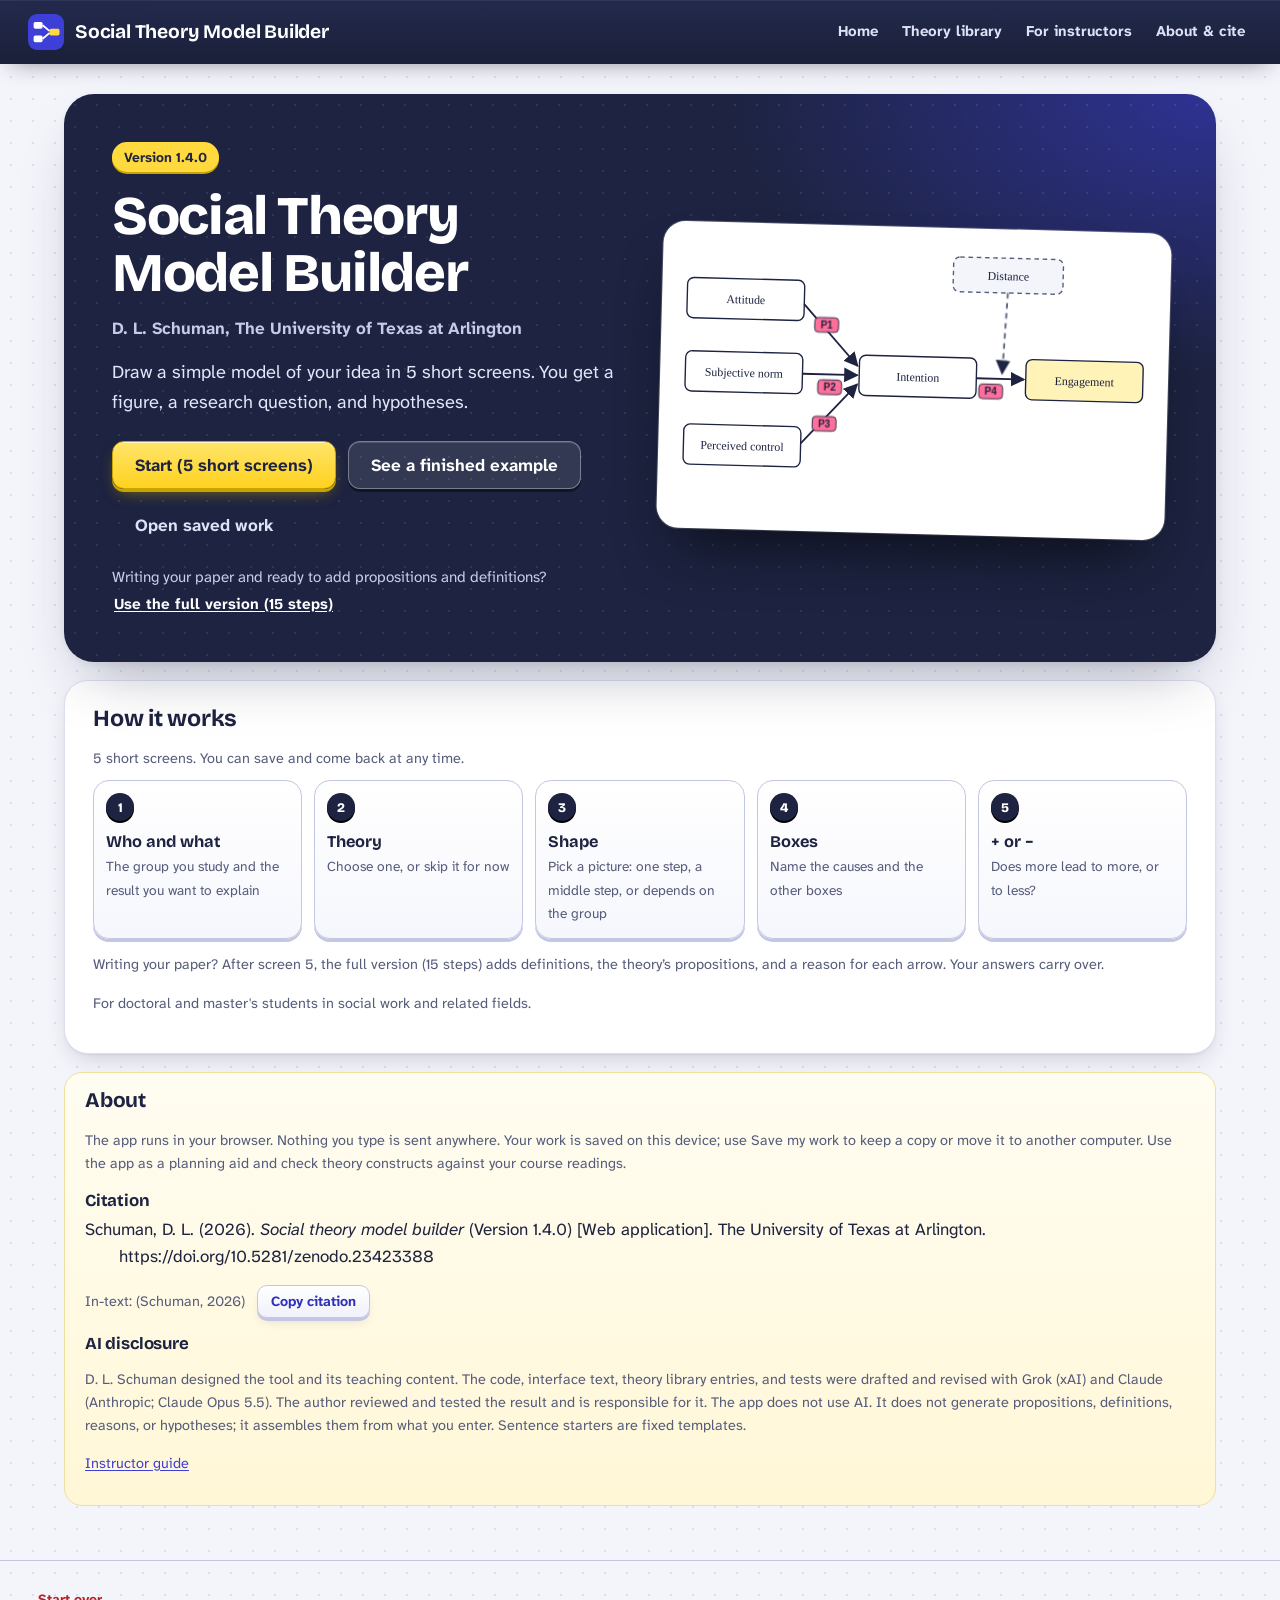
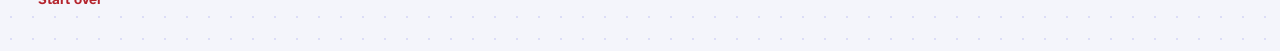
==== commit 1193406e: "Add a 5-screen short version as the starting point (1.4.0) Students found the 15 steps too dense to " ====
--- a/index.html
+++ b/index.html
@@ -3,7 +3,7 @@
 <head>
 <meta charset="utf-8">
 <meta name="viewport" content="width=device-width,initial-scale=1">
-<meta name="description" content="Build a theory-grounded conceptual model: propositions with page numbers, defined concepts, a path figure, hypotheses, and paper-ready notes for theoretical papers.">
+<meta name="description" content="Draw a simple theory-based conceptual model in 5 short screens, then get it ready for a theoretical paper: propositions, definitions, a path figure, and hypotheses.">
 <meta name="theme-color" content="#1d2340">
 <script>
 /* ===== Configuration (edit these; empty string = disabled) ===== */
@@ -67,8 +67,9 @@
       <p class="ver" id="spVer">Version</p>
       <h1 id="spT" tabindex="-1">Social Theory Model Builder</h1>
       <p class="byline">D. L. Schuman, The University of Texas at Arlington</p>
-      <p class="purpose">A step-by-step tool for building a conceptual model from a theory. You enter a population, an outcome, a theory, and the theory's propositions. The app produces a path figure, a research question, and hypotheses.</p>
+      <p class="purpose">Draw a simple model of your idea in 5 short screens. You get a figure, a research question, and hypotheses.</p>
       <div class="spbtns" id="spBtns"></div>
+      <p class="spfull">Writing your paper and ready to add propositions and definitions? <button type="button" class="linkbtn" id="spFull">Use the full version (15 steps)</button></p>
     </div>
     <div class="hero-fig" aria-hidden="true">
       <svg viewBox="0 0 520 300" font-family="Georgia, serif">
@@ -100,15 +101,16 @@
   </div>
 
   <div class="sp-sec">
-    <h2>Steps</h2>
-    <p class="small" style="margin:0 0 10px">15 short steps in five parts. You can save and come back at any time.</p>
-    <ol class="timeline">
-      <li><b>Question</b><span>Who you study, the outcome, and how you will count it (steps 1–3)</span></li>
-      <li><b>Theory</b><span>The theory, its seminal source, and its propositions (steps 4–5)</span></li>
-      <li><b>Model</b><span>Causes, the in-between concept, moderators, and a definition for each concept (steps 6–10)</span></li>
-      <li><b>Arrows</b><span>Direction, line style, and a reason for each arrow (steps 11–12)</span></li>
-      <li><b>Finish</b><span>Paper notes, self-check, and your results: figure, research question, and hypotheses (steps 13–15)</span></li>
+    <h2>How it works</h2>
+    <p class="small" style="margin:0 0 10px">5 short screens. You can save and come back at any time.</p>
+    <ol class="timeline t5">
+      <li><b>Who and what</b><span>The group you study and the result you want to explain</span></li>
+      <li><b>Theory</b><span>Choose one, or skip it for now</span></li>
+      <li><b>Shape</b><span>Pick a picture: one step, a middle step, or depends on the group</span></li>
+      <li><b>Boxes</b><span>Name the causes and the other boxes</span></li>
+      <li><b>+ or −</b><span>Does more lead to more, or to less?</span></li>
     </ol>
+    <p class="small" style="margin:14px 0 0">Writing your paper? After screen 5, the full version (15 steps) adds definitions, the theory’s propositions, and a reason for each arrow. Your answers carry over.</p>
     <p class="small" style="margin-top:16px">For doctoral and master's students in social work and related fields.</p>
   </div>
 
@@ -169,7 +171,7 @@
 /* Preview key: add ?preview to the address to move through every step without answering.
    It lasts for the browser tab; "Exit preview" turns it off. */
 var PREVIEW = (function(){ var on = /[?&](preview|demo)(=|&|$)/i.test(location.search); try { if(on) sessionStorage.setItem("stmbPreview", "1"); on = on || sessionStorage.getItem("stmbPreview") === "1"; } catch(e){} return on; })();
-var KEY = "theoryModelApp.v1", VERSION = "1.3.0", SCHEMA = 4;
+var KEY = "theoryModelApp.v1", VERSION = "1.4.0", SCHEMA = 4;
 var APP_URL = "https://social-theory-model-builder.netlify.app";
 var DOI_URL = "https://doi.org/10.5281/zenodo.23423388";
 var CITE = "Schuman, D. L. (2026). Social theory model builder (Version " + VERSION + ") [Web application]. The University of Texas at Arlington. " + DOI_URL;
@@ -266,7 +268,8 @@
     ctag: {}, cdef: {}, styles: {}, signs: {}, bases: {}, needsSource: {}, openQ: {},
     props: [], propLinks: {}, returnTo: -1, reasons: {}, hyps: "", hypsEdited: false, hypWord: "H",
     showTags: true, tagMode: "H", figView: "all", pos: {}, labels: {}, rq: "", rqEdited: false,
-    caption: "", captionEdited: false, notes: {}, assume: {}, sel: "", noAuto: {}, partial: {}};
+    caption: "", captionEdited: false, notes: {}, assume: {}, sel: "", noAuto: {}, partial: {},
+    qstep: 1, qmax: 1, shape: "", partialSeen: true, fromQuick: false};
 }
 function isObj(x){ return x && typeof x === "object" && !Array.isArray(x); }
 function upgrade(st){
@@ -583,7 +586,8 @@
     var ex2 = causeNodes().some(function(c){ return style(c.id + ">med", "solid") === "dashed"; }) || style("med>out", "solid") === "dashed";
     var pi = partialIds(), comp = causeNodes().filter(function(c){ return pi.indexOf(c.id) < 0; }), part = causeNodes().filter(function(c){ return pi.indexOf(c.id) >= 0; });
     function names(l){ return joinList(l.map(function(c){ return c.label.toLowerCase(); })); }
-    var body = comp.length && part.length ? "will completely mediate the " + (comp.length > 1 ? "links" : "link") + " from " + names(comp) + ", and partially mediate the " + (part.length > 1 ? "links" : "link") + " from " + names(part) + ", to " : (part.length ? "will partially mediate the " + (part.length > 1 ? "links" : "link") + " from " + names(part) + " to " : "will completely mediate the " + (comp.length > 1 ? "links" : "link") + " from " + names(comp) + " to ");
+    /* Short-version models have not chosen complete or partial mediation yet, so the sentence does not claim either. */
+    var body = !S.partialSeen && !part.length ? "will mediate the " + (comp.length > 1 ? "links" : "link") + " from " + names(comp) + " to " : comp.length && part.length ? "will completely mediate the " + (comp.length > 1 ? "links" : "link") + " from " + names(comp) + ", and partially mediate the " + (part.length > 1 ? "links" : "link") + " from " + names(part) + ", to " : (part.length ? "will partially mediate the " + (part.length > 1 ? "links" : "link") + " from " + names(part) + " to " : "will completely mediate the " + (comp.length > 1 ? "links" : "link") + " from " + names(comp) + " to ");
     H.push({n: n, edge: null, kind: "mediation", text: hn(n) + " (mediation" + (ex2 ? ", exploratory" : "") + "): " + nodeLabel("med") + " " + body + nodeLabel("out").toLowerCase() + "."});
   }
   return H;
@@ -846,7 +850,8 @@
     return h + tip("path") + tip("pie");
   }, v: function(){ return causes().length ? "" : "List at least one cause."; }},
 /* 7 */ {t: "In-between", g: "Model", r: function(){
-    var h = '<h2 id="stepTitle">In-between: is there a step in the middle?</h2><p class="lede">Something the causes change first, which then changes ' + esc(S.outcome.toLowerCase()) + '.</p>' + videoSlot("inbetween", "Mediators and moderators") + medConceptBox() + choices("medYN", [["yes", "Yes", "I can name it."], ["no", "No", "Causes link straight to the outcome."], ["unsure", "Not sure", "Skip it for now."]]);
+    S.partialSeen = true;
+    var h ='<h2 id="stepTitle">In-between: is there a step in the middle?</h2><p class="lede">Something the causes change first, which then changes ' + esc(S.outcome.toLowerCase()) + '.</p>' + videoSlot("inbetween", "Mediators and moderators") + medConceptBox() + choices("medYN", [["yes", "Yes", "I can name it."], ["no", "No", "Causes link straight to the outcome."], ["unsure", "Not sure", "Skip it for now."]]);
     if(S.medAuto && S.medYN === "yes" && S.mediator.trim()){ var srcP = S.props.map(function(q, k){ return lc(q.from) === lc(S.mediator) || lc(q.to) === lc(S.mediator) ? "P" + (k + 1) : ""; }).filter(Boolean); h += '<div class="warn" role="note"><strong>The app filled this in for you.</strong> ' + (srcP.length ? joinList(srcP) + (srcP.length > 1 ? " name " : " names ") : "Your propositions name ") + '“' + esc(S.mediator.trim()) + '” between your causes and the outcome, so Yes is selected. Change it if this is not right.</div>'; }
     if(S.medYN === "yes") h += jargon("That\'s called <strong>mediation</strong>. The in-between is the <strong>mediator</strong>.") + '<label for="f_med">Name the in-between<span class="hint">Type the one thing the causes change first.</span></label><input type="text" id="f_med" data-bind="mediator" placeholder="e.g., Intention to stay in treatment" value="' + esc(S.mediator) + '">';
     if(S.medYN === "yes" && S.mediator.trim() && causeNodes().length) h += '<fieldset class="panel" style="margin-top:16px"><legend style="font-size:1.02rem">Complete or partial mediation?</legend><p class="small" style="margin:4px 0 10px">Check a cause only if your theory or research says it also changes ' + esc(S.outcome.toLowerCase() || "the outcome") + ' directly, not only through ' + esc(S.mediator.trim().toLowerCase()) + '. A checked cause gets its own arrow to the outcome (partial mediation). Leave all boxes empty for complete mediation.</p><div class="checkgrid">' +
@@ -1016,16 +1021,24 @@
   for(i = o - 1; i >= 0; i--) if(vis.indexOf(ORDER[i]) >= 0){ S.step = ORDER[i]; return; }
   S.step = vis[0];
 }
+/* Banner above the steps: the finished example, preview mode, or a note after moving from the short version. */
+function banner(){
+  var eb = $("exBanner"), quick = S.mode === "quick";
+  eb.hidden = !S.demoLoaded && !PREVIEW && !(S.fromQuick && !quick);
+  if(PREVIEW && !S.demoLoaded) eb.innerHTML = '<p><strong>Preview mode.</strong> Answers are not required. Use Next, or click any ' + (quick ? 'screen number' : 'step in the list') + ', to see every screen.</p><button type="button" class="btn sec sm" id="exitPreview">Exit preview</button>';
+  else if(S.demoLoaded) eb.innerHTML = '<p><strong>Finished example.</strong> A completed model of treatment engagement among post-9/11 U.S. veterans (people who served after September 11, 2001) in U.S. Department of Veterans Affairs (VA) mental health care. ' + (quick ? 'Press Next to see how each screen was filled in.' : 'Press Next to see how each step was filled in, or open any step in the list' + (window.matchMedia && matchMedia("(max-width: 900px)").matches ? ' (tap All steps)' : '') + '.') + '</p>' + (hasBackup() ? '<button type="button" class="btn sec sm" id="exBack">Back to my model</button>' : '') + '<button type="button" class="btn yel sm" id="exNew">Start my own model</button>';
+  else if(S.fromQuick && !quick) eb.innerHTML = '<p><strong>Your answers from the short version are filled in.</strong> Go through each step and add what your paper needs.</p><button type="button" class="btn sec sm" data-toquick="1">Back to the short version</button><button type="button" class="btn ghost sm" id="fqClose">Close</button>';
+}
 function render(){
+  if(S.mode === "quick") return renderQuick();
   hideSplash(); ensureIds(S); normalizeStep();
   autoLink();
   if(S.seen.indexOf(S.step) < 0) S.seen.push(S.step);
   var vis = visible(), num = numbered(), pos = vis.indexOf(S.step), npos = num.indexOf(S.step), st = STEPS[S.step], res = isResults();
+  $("app").classList.remove("quick");
   $("app").classList.toggle("wide", res);
   document.body.classList.toggle("demo", !!S.demoLoaded);
-  var eb = $("exBanner"); eb.hidden = !S.demoLoaded && !PREVIEW;
-  if(PREVIEW && !S.demoLoaded) eb.innerHTML = '<p><strong>Preview mode.</strong> Answers are not required. Use Next, or click any step in the list, to see every screen.</p><button type="button" class="btn sec sm" id="exitPreview">Exit preview</button>';
-  if(S.demoLoaded) eb.innerHTML = '<p><strong>Finished example.</strong> A completed model of treatment engagement among post-9/11 U.S. veterans (people who served after September 11, 2001) in U.S. Department of Veterans Affairs (VA) mental health care. Press Next to see how each step was filled in, or open any step in the list' + (window.matchMedia && matchMedia("(max-width: 900px)").matches ? ' (tap All steps)' : '') + '.</p>' + (hasBackup() ? '<button type="button" class="btn sec sm" id="exBack">Back to my model</button>' : '') + '<button type="button" class="btn yel sm" id="exNew">Start my own model</button>';
+  banner();
   var pct = Math.round(100 * (npos + 1) / num.length);
   $("mbar").style.width = pct + "%"; $("mtext").textContent = "Step " + (npos + 1) + " of " + num.length + ": " + st.t;
   renderRail(num, npos, pct);
@@ -1048,7 +1061,7 @@
     var seen = PREVIEW || S.seen.indexOf(i) >= 0, cur = i === S.step, done = S.seen.indexOf(i) >= 0 && !cur && p < pos;
     h += '<li><button type="button" class="rail-step' + (done ? " done" : "") + '" data-goto="' + i + '" ' + (cur ? 'aria-current="step"' : '') + ' ' + (!seen && !cur ? "disabled" : "") + '><span class="dot" aria-hidden="true">' + (done ? "✓" : p + 1) + '</span><span>' + esc(s.t) + '</span></button></li>';
   });
-  $("rail").innerHTML = h + '</ol><p class="rail-terms"><button type="button" class="linkbtn" data-terms="1">Key terms</button></p></div>';
+  $("rail").innerHTML = h + '</ol><p class="rail-terms"><button type="button" class="linkbtn" data-terms="1">Key terms</button><br><button type="button" class="linkbtn" data-toquick="1">Short version (5 screens)</button></p></div>';
 }
 function grow(t){ if(!t || !t.classList || !t.classList.contains("auto")) return; t.style.height = "auto"; t.style.height = (t.scrollHeight + 3) + "px"; }
 function growAll(root){ (root || document).querySelectorAll("textarea.auto").forEach(grow); }
@@ -1152,7 +1165,7 @@
     var geo = g.c ? 'd="M' + g.s[0] + ' ' + g.s[1] + ' Q' + g.c[0] + ' ' + g.c[1] + ' ' + g.e[0] + ' ' + g.e[1] + '" fill="none"' : 'x1="' + g.s[0] + '" y1="' + g.s[1] + '" x2="' + g.e[0] + '" y2="' + g.e[1] + '"', tag = g.c ? "path" : "line";
     out.push('<g' + attrs + '>' + (screen ? '<' + tag + ' class="halo" ' + geo + ' stroke="transparent" stroke-width="18" stroke-linecap="round"/>' : '') + '<' + tag + ' class="vis" ' + geo + ' stroke="#222" stroke-width="2"' + (d ? ' stroke-dasharray="8 6"' : '') + ' marker-end="url(#ah' + uid + ')"/></g>');
     var m = mids[p.id], cx = m[0] + 14, cy = m[1] + 17;
-    out.push('<g pointer-events="none"><circle cx="' + cx + '" cy="' + cy + '" r="9" fill="' + (sg === "-" ? "#e6e7ee" : "#fff") + '" stroke="#222" stroke-width="1.3"/><text x="' + cx + '" y="' + (cy + 5) + '" text-anchor="middle" font-size="16" font-weight="bold" font-family="Arial, sans-serif" fill="#111">' + signChar(sg) + '</text></g>');
+    out.push('<g pointer-events="none"><circle cx="' + cx + '" cy="' + cy + '" r="9" fill="' + (sg === "-" ? "#e6e7ee" : "#fff") + '" stroke="#222" stroke-width="1.3"/><text x="' + cx + '" y="' + (cy + 5) + '" text-anchor="middle" font-size="16" font-weight="bold" font-family="Arial, sans-serif" fill="#111">' + (signSet(p.id) ? signChar(sg) : "?") + '</text></g>');
   });
   me.forEach(function(e){
     var a = P[e.from], sx = a.x + BW / 2, sy = a.y + BH, m = modTo[e.id], d = style(e.id, "dashed") === "dashed";
@@ -1181,7 +1194,8 @@
   var ly = L.H + 30;
   out.push('<g font-size="13" fill="#222"><line x1="30" y1="' + ly + '" x2="90" y2="' + ly + '" stroke="#222" stroke-width="2" marker-end="url(#ah' + uid + ')"/><text x="100" y="' + (ly + 4) + '">Solid: hypothesized path (tested)</text><line x1="370" y1="' + ly + '" x2="430" y2="' + ly + '" stroke="#222" stroke-width="2" stroke-dasharray="8 6" marker-end="url(#ah' + uid + ')"/><text x="440" y="' + (ly + 4) + '">Dashed: moderation or exploratory / not tested</text>');
   var ty = ly + 24;
-  out.push('<text x="30" y="' + ty + '" fill="#444">Theory: ' + esc(view !== "all" ? tName(theoryById(view)) : theoryNames()) + '. Dashed arrows into an arrow = the moderator changes that arrow\'s strength.</text>'); ty += 19;
+  var thn = view !== "all" ? tName(theoryById(view)) : theoryNames();
+  out.push('<text x="30" y="' + ty + '" fill="#444">' + (thn ? 'Theory: ' + esc(thn) + '. ' : '') + 'Dashed arrows into an arrow = the moderator changes that arrow\'s strength.</text>'); ty += 19;
   out.push('<text x="30" y="' + ty + '" fill="#444">Circled + / −: direction. + = more of one leads to more of the next; − = more of one leads to less.</text>'); ty += 19;
   if(bypass){ out.push('<text x="30" y="' + ty + '" fill="#444">Curved arrow: a direct effect that does not pass through the in-between concept (partial mediation).</text>'); ty += 19; }
   if(letters){ var ls = theoryList().map(function(t){ return t.id + " = " + tName(t); }); if(all.some(function(n){ return S.ctag[n.id] === "new"; })) ls.push("N = new concept"); out.push('<text x="30" y="' + ty + '" fill="#444">Circled letters: source of each concept. ' + esc(ls.join("; ")) + '.</text>'); ty += 19; }
@@ -1354,6 +1368,12 @@
 function svgText(){ return '<?xml version="1.0" encoding="UTF-8"?>\n' + buildSVG({mode: "export", uid: "e"}); }
 window.__exportSVG = svgText;
 function figName(ext){ return "path-figure" + (figView() !== "all" ? "-theory-" + figView() : "") + "." + ext; }
+function downloadPNG(){
+  var t = buildSVG({mode: "export", uid: "e"}), m = t.match(/viewBox="0 0 (\d+) (\d+)"/), img = new Image();
+  img.onload = function(){ var c = document.createElement("canvas"); c.width = m[1] * 2; c.height = m[2] * 2; var x = c.getContext("2d"); x.scale(2, 2); x.drawImage(img, 0, 0); c.toBlob(function(b){ download(figName("png"), b); status("Picture downloaded."); }); };
+  img.onerror = function(){ status("The picture could not be made in this browser. Use Print or save as PDF."); };
+  img.src = "data:image/svg+xml;charset=utf-8," + encodeURIComponent(t);
+}
 function wordDoc(){
   var title = "Theory paper notes: " + (S.outcome || "model") + " among " + (S.who || "population");
   var body = '<h1>' + esc(title) + '</h1><p><em>Generated ' + esc(new Date().toLocaleDateString()) + ' with the Social Theory Model Builder.</em></p>' +
@@ -1419,12 +1439,7 @@
   $("cpMer").onclick = function(){ copy(mermaid(), "Mermaid text"); };
   $("print").onclick = function(){ window.print(); };
   $("dlSVG").onclick = function(){ download(figName("svg"), new Blob([svgText()], {type: "image/svg+xml"})); status("SVG downloaded."); };
-  $("dlPNG").onclick = function(){
-    var t = buildSVG({mode: "export", uid: "e"}), m = t.match(/viewBox="0 0 (\d+) (\d+)"/), img = new Image();
-    img.onload = function(){ var c = document.createElement("canvas"); c.width = m[1] * 2; c.height = m[2] * 2; var x = c.getContext("2d"); x.scale(2, 2); x.drawImage(img, 0, 0); c.toBlob(function(b){ download(figName("png"), b); status("PNG downloaded."); }); };
-    img.onerror = function(){ status("PNG export failed in this browser; use SVG."); };
-    img.src = "data:image/svg+xml;charset=utf-8," + encodeURIComponent(t);
-  };
+  $("dlPNG").onclick = downloadPNG;
   $("resetLayout").onclick = function(){ S.pos = {}; refreshFig(true); announce("Layout reset."); };
   document.querySelectorAll("[data-lab]").forEach(function(i){ i.addEventListener("input", function(){ S.labels[i.dataset.lab] = i.value; if(!S.rqEdited) S.rq = ""; refreshFig(true); }); });
 }
@@ -1678,9 +1693,252 @@
   if(n === 1 && $("next")){ ev.preventDefault(); go(1); }
 });
 
+/* ======================= Short version (5 screens) =======================
+   The short version writes into the same answers as the 15 steps, so "Get it ready for my paper"
+   opens the full steps with everything already filled in. One sentence of directions per screen. */
+var QS = ["Who and what", "Theory", "Shape", "Boxes", "+ or −", "Your model"];
+var SHAPES = [
+  ["direct", "One step", "A cause leads to the result.", "direct effect"],
+  ["med", "A middle step", "A cause changes something in the middle. That changes the result.", "mediation"],
+  ["mod", "Depends on the group", "The arrow is stronger for some people than for others.", "moderation"],
+  ["both", "Both", "A middle step, and an arrow that is stronger for some people.", "mediation and moderation"]
+];
+var QFOCUS = "";
+function qMed(){ return S.shape === "med" || S.shape === "both"; }
+function qMod(){ return S.shape === "mod" || S.shape === "both"; }
+function qModName(){ return modList()[0] || ""; }
+function setShape(v){
+  S.shape = v; S.medYN = qMed() ? "yes" : "no"; S.modYN = qMod() ? "yes" : "no";
+  if(qMod()) S.modSkip = false;
+  if(!S.rqEdited) S.rq = ""; if(!S.hypsEdited) S.hyps = ""; if(!S.captionEdited) S.caption = "";
+}
+function setWho(v){
+  S.who = v;
+  if(!S.pop.age && !S.pop.where && !S.pop.when){ S.pop.who = v; S.popEdited = false; }
+  else S.popEdited = v !== composePop(S.pop);
+}
+/* One moderator in the short version. Its details (groups, arrow) are kept under its name, so move them when the name changes. */
+function setQuickMod(v){
+  var old = qModName(), nn = v.trim(), d = S.modDetails[old];
+  S.modPicked = ["__other"]; S.modOthers = [v]; S.modOther = v; S.modSkip = false;
+  if(old !== nn && d){ S.modDetails[nn] = d; delete S.modDetails[old]; }
+}
+function setQuickTheory(k){
+  var old = S.theory;
+  S.theory = k;
+  if(!S.seminal.trim() || S.seminal === (SEMINAL[old] || "")) S.seminal = SEMINAL[k] || "";
+  if(!S.captionEdited) S.caption = "";
+}
+function startQuick(){ S = fresh(); S.mode = "quick"; S.qstep = 1; S.qmax = 1; S.partialSeen = false; save(); render(); focusH(); }
+function shapeSVG(k){
+  var med = k === "med" || k === "both", mod = k === "mod" || k === "both", y = 62, id = "qa" + k;
+  function box(x, w, t, fill, dash){ return '<rect x="' + x + '" y="' + y + '" width="' + w + '" height="28" rx="5" fill="' + fill + '" stroke="#1d2340" stroke-width="1.4"' + (dash ? ' stroke-dasharray="4 3"' : '') + '/><text x="' + (x + w / 2) + '" y="' + (y + 18) + '" text-anchor="middle">' + t + '</text>'; }
+  function arr(x1, x2){ return '<line x1="' + x1 + '" y1="' + (y + 14) + '" x2="' + (x2 - 2) + '" y2="' + (y + 14) + '" stroke="#1d2340" stroke-width="1.8" marker-end="url(#' + id + ')"/>'; }
+  var s = '<svg viewBox="0 0 250 100" class="qshape-fig" aria-hidden="true" focusable="false"><defs><marker id="' + id + '" viewBox="0 0 10 10" refX="9" refY="5" markerWidth="7" markerHeight="7" orient="auto"><path d="M0,0 L10,5 L0,10 z" fill="#1d2340"/></marker></defs><g font-size="12" font-family="Atkinson Hyperlegible Next, Arial, sans-serif" fill="#1d2340">';
+  s += box(2, 66, "Cause", "#fff");
+  if(med){ s += box(92, 66, "Middle", "#fff") + arr(68, 92) + arr(158, 182); }
+  else s += arr(68, 182);
+  s += box(182, 66, "Result", "#fff3b8");
+  if(mod){ var tx = med ? 170 : 125; s += '<rect x="' + (tx - 34) + '" y="4" width="68" height="26" rx="5" fill="#f4f5fb" stroke="#555c7a" stroke-width="1.4" stroke-dasharray="4 3"/><text x="' + tx + '" y="21" text-anchor="middle">Group</text><line x1="' + tx + '" y1="30" x2="' + tx + '" y2="' + (y + 10) + '" stroke="#555c7a" stroke-width="1.6" stroke-dasharray="4 3" marker-end="url(#' + id + ')"/>'; }
+  return s + '</g></svg>';
+}
+function qPathsHTML(){
+  var ps = paths(), d = S.modDetails[qModName()] || {};
+  if(!ps.length) return "";
+  if(ps.length === 1) return '<p class="small" style="margin:10px 0 0">It changes the arrow from ' + esc(nodeLabel(ps[0].from)) + ' to ' + esc(nodeLabel(ps[0].to)) + '.</p>';
+  return '<fieldset class="qpaths"><legend>Which arrow is stronger for some groups?</legend>' + ps.map(function(p, i){ return '<label><input type="radio" name="qmodpath" id="qmp' + i + '" data-qmodpath="1" value="' + esc(p.id) + '"' + (d.path === p.id ? " checked" : "") + '> <span>' + esc(nodeLabel(p.from)) + ' → ' + esc(nodeLabel(p.to)) + '</span></label>'; }).join("") + '</fieldset>';
+}
+function qChips(){ var l = []; theoryList().forEach(function(t){ var th = THEORIES[t.pick]; if(th) th.chips.forEach(function(c){ if(l.indexOf(c) < 0) l.push(c); }); }); return l; }
+var QR = {
+  1: function(){
+    return '<h2 id="stepTitle">Who are you studying, and what do you want to explain?</h2><p class="lede">Type one group of people and one result for them.</p>' +
+      '<label for="q_who">Who<span class="hint">A group of people. Example: Older adults living alone</span></label><input type="text" id="q_who" data-qbind="who" autocomplete="off" value="' + esc(S.who) + '">' +
+      '<label for="q_out">Result (the outcome)<span class="hint">One thing that can be more or less, in 2 to 5 words. Example: Loneliness</span></label><input type="text" id="q_out" data-qbind="outcome" autocomplete="off" value="' + esc(S.outcome) + '">';
+  },
+  2: function(){
+    var L = LIB[S.theory];
+    var h = '<h2 id="stepTitle">Which theory explains it?</h2><p class="lede">Choose a theory if you have one. You can also skip this screen for now.</p>' +
+      '<label for="q_tsearch">Search the list<span class="hint">Type a word, such as stress or veterans.</span></label><input type="search" id="q_tsearch" data-qtsearch="1" autocomplete="off">' +
+      '<label for="q_theory">Theory</label><select id="q_theory" data-qtheory="1"><option value="">No theory yet</option>' + theoryOptions(S.theory) + '</select>';
+    if(S.theory === "custom") h += '<label for="q_tcustom">Name of your theory</label><input type="text" id="q_tcustom" data-qbind="theoryCustom" autocomplete="off" value="' + esc(S.theoryCustom) + '">';
+    else if(L) h += '<div class="panel qtheory"><p style="margin:0 0 6px"><strong>' + esc(L.name) + ':</strong> ' + esc(L.desc) + '</p><p class="small" style="margin:0"><strong>Main ideas:</strong> ' + esc(L.chips.join(", ")) + '. You can use them as boxes on screen 4.</p></div>';
+    return h + '<p class="small"><a href="library.html" target="_blank">Browse the theory library</a> (opens in a new tab)</p>';
+  },
+  3: function(){
+    return '<h2 id="stepTitle">What does your idea look like?</h2><p class="lede">Pick the picture that is closest to your idea. You can change it later.</p>' +
+      '<div class="qshapes" role="group" aria-label="Shape of your model">' + SHAPES.map(function(s){ return '<button type="button" class="choice qshape" data-qshape="' + s[0] + '" aria-pressed="' + (S.shape === s[0]) + '">' + shapeSVG(s[0]) + '<strong>' + esc(s[1]) + '</strong><small>' + esc(s[2]) + '</small><span class="qterm">Term: ' + esc(s[3]) + '</span></button>'; }).join("") + '</div>' +
+      '<details class="qhelp"><summary>How do I choose?</summary><p><strong>Ask “why?”</strong> Why does the cause change the result? If you can name one thing in the middle, pick <strong>A middle step</strong>.</p><p><strong>Ask “for whom?”</strong> Is the arrow stronger for some people, places, or times? If yes, pick <strong>Depends on the group</strong>.</p><p style="margin:0">Not sure? Pick <strong>One step</strong>.</p></details>';
+  },
+  4: function(){
+    var med = qMed(), mod = qMod(), chips = qChips(), many = modList().length > 1;
+    var h = '<h2 id="stepTitle">Fill in the boxes.</h2><p class="lede">Type a short name in each empty box.</p>';
+    if(chips.length) h += '<div class="qchips noprint"><p class="small" style="margin:0">Ideas from ' + esc(theoryName()) + '. Click a box, then click an idea to put it there.</p>' + chips.map(function(c){ var used = causes().map(lc).indexOf(lc(c)) >= 0 || (med && lc(S.mediator) === lc(c)); return '<button type="button" class="chip' + (used ? ' used' : '') + '" data-qchip="' + esc(c) + '">' + (used ? '\u2713 ' : '+ ') + esc(c) + '</button>'; }).join("") + '</div>';
+    h += '<div class="qrow"><div class="qcol"><p class="qcap">' + (S.causes.length > 1 ? "Causes" : "Cause") + '</p>';
+    S.causes.forEach(function(c, i){ h += '<div class="qbox"><label class="sr" for="q_c' + i + '">Cause ' + (i + 1) + '</label><textarea id="q_c' + i + '" class="auto oneline" rows="1" data-qcause="' + i + '" placeholder="Cause ' + (i + 1) + '">' + esc(c) + '</textarea>' + (S.causes.length > 1 ? '<button type="button" class="btn ghost icon sm danger" data-qrmcause="' + i + '" aria-label="Remove cause ' + (i + 1) + '">✕</button>' : '') + '</div>'; });
+    if(S.causes.length < 4) h += '<button type="button" class="btn sec sm" id="qAddCause">+ Add another cause</button>';
+    h += '</div><div class="qarrow" aria-hidden="true">→</div>';
+    if(med) h += '<div class="qcol"><p class="qcap">Middle step</p><div class="qbox"><label class="sr" for="q_med">Middle step</label><textarea id="q_med" class="auto oneline" rows="1" data-qbind="mediator" placeholder="Middle step">' + esc(S.mediator) + '</textarea></div></div><div class="qarrow" aria-hidden="true">→</div>';
+    h += '<div class="qcol"><p class="qcap">Result</p><div class="qout">' + esc(S.outcome || "Result") + '</div></div></div>';
+    if(mod){
+      h += '<div class="qmodpanel"><p class="qcap">Group or condition (the dashed box)</p>';
+      if(many) h += '<p class="small" style="margin:0">Your model has ' + modList().length + ' of these: ' + esc(joinList(modList())) + '. Change them in the full version.</p>';
+      else h += '<label for="q_mod">What makes an arrow stronger for some people?<span class="hint">Example: Distance to care</span></label><input type="text" id="q_mod" data-qmod="1" autocomplete="off" value="' + esc(qModName()) + '">' +
+        '<label for="q_groups">Which groups will you compare?<span class="hint">You can leave this empty. Example: under 30 miles vs. 30 or more miles</span></label><input type="text" id="q_groups" data-qgroups="1" autocomplete="off" value="' + esc((S.modDetails[qModName()] || {}).groups || "") + '">' +
+        '<div id="qpaths">' + qPathsHTML() + '</div>';
+      h += '</div>';
+    }
+    return h;
+  },
+  5: function(){
+    var ps = paths(), me = modEdges().filter(function(e){ return e.path; });
+    var h = '<h2 id="stepTitle">More or less?</h2><p class="lede">For each arrow, choose what happens to the next box when the first box goes up.</p>';
+    ps.forEach(function(p){
+      var a = nodeLabel(p.from), b = nodeLabel(p.to), v = S.signs[p.id] || "";
+      h += '<div class="item qsign"><p class="qsign-h"><strong>' + esc(a) + '</strong> <span aria-hidden="true">→</span><span class="sr">to</span> <strong>' + esc(b) + '</strong></p><div class="choices compact" role="group" aria-label="' + esc(a + " to " + b) + '">' +
+        '<button type="button" class="choice" data-qsign="' + esc(p.id) + '" data-val="+" aria-pressed="' + (v === "+") + '"><strong>+</strong> More ' + esc(a.toLowerCase()) + ' leads to more ' + esc(b.toLowerCase()) + '</button>' +
+        '<button type="button" class="choice" data-qsign="' + esc(p.id) + '" data-val="-" aria-pressed="' + (v === "-") + '"><strong>−</strong> More ' + esc(a.toLowerCase()) + ' leads to less ' + esc(b.toLowerCase()) + '</button></div></div>';
+    });
+    if(me.length) h += '<p class="small">The dashed arrow from ' + esc(me[0].name) + ' does not need + or −. It shows that an arrow may be stronger for some groups.</p>';
+    return h + '<p class="qcap" style="margin-top:20px">Your figure so far</p><div class="figframe qfig">' + buildSVG({mode: "dialog", uid: "q"}) + '</div>';
+  },
+  6: function(){
+    var rq = (S.rqEdited && S.rq) || autoRQ(), hy = (S.hypsEdited && S.hyps) || hypText();
+    var h = '<h2 id="stepTitle">Your model</h2><p class="lede">Your figure, research question, and hypotheses are ready to use.</p>' +
+      '<div class="figframe qfig">' + buildSVG({mode: "export", uid: "r"}) + '</div><div class="btnrow noprint" style="margin-top:12px"><button class="btn" type="button" id="qPNG">Download picture (PNG)</button><button class="btn sec" type="button" id="qPrint">Print or save as PDF</button></div>' +
+      '<h3 class="qh">Research question</h3><div class="fv">' + fmtLines(rq) + '</div><div class="btnrow noprint"><button class="btn sec sm" type="button" id="qCopyRQ">Copy</button></div>' +
+      '<h3 class="qh">Hypotheses</h3><p class="small" style="margin:0 0 8px">One for each arrow. The H numbers match the numbers on the figure.</p><div class="fv">' + fmtLines(hy) + '</div><div class="btnrow noprint"><button class="btn sec sm" type="button" id="qCopyH">Copy</button></div>';
+    if(!S.demoLoaded) h += '<p class="savehint noprint" style="margin-top:20px"><strong>Save my work</strong> so you can open this model later on any computer. <button type="button" class="btn yel sm" data-savefile="1">Save my work</button></p>';
+    return h + '<div class="panel qnext noprint"><h3>Writing your paper?</h3><p>The full version adds what your paper needs: definitions, the theory’s propositions, and a reason for each arrow. Your answers here are already filled in.</p><button class="btn" type="button" id="qFull">Get it ready for my paper →</button></div><p class="noprint"><span id="status" role="status" class="small"></span></p>';
+  }
+};
+var QV = {
+  1: function(){ return !S.who.trim() ? "Type who you are studying." : !S.outcome.trim() ? "Type the result you want to explain." : ""; },
+  2: function(){ return S.theory === "custom" && !S.theoryCustom.trim() ? "Type the name of your theory, or choose No theory yet." : ""; },
+  3: function(){ return S.shape ? "" : "Pick one picture."; },
+  4: function(){
+    var cs = causes(), o = lc(S.outcome);
+    if(!cs.length) return "Type at least one cause.";
+    if(cs.some(function(c){ return lc(c) === o; })) return "A cause cannot have the same name as the result.";
+    if(cs.some(function(c, i){ return cs.map(lc).indexOf(lc(c)) !== i; })) return "Two causes have the same name. Change or remove one.";
+    if(qMed() && !S.mediator.trim()) return "Type the middle step, or go back to screen 3 and pick another picture.";
+    if(qMed() && (lc(S.mediator) === o || cs.map(lc).indexOf(lc(S.mediator)) >= 0)) return "The middle step needs its own name, different from the causes and the result.";
+    if(qMod()){
+      var nm = qModName(); if(!nm) return "Type the group or condition, or go back to screen 3 and pick another picture.";
+      if(modList().length > 1) return "";
+      var ps = paths(), d = S.modDetails[nm] = S.modDetails[nm] || {};
+      if(ps.length === 1) d.path = ps[0].id;
+      else if(!ps.some(function(p){ return p.id === d.path; })) return "Choose which arrow is stronger for some groups.";
+    }
+    return "";
+  },
+  5: function(){ var m = paths().filter(function(p){ return !signSet(p.id); }); return m.length ? "Choose + or − for every arrow. " + m.length + (m.length > 1 ? " arrows still need" : " arrow still needs") + " a choice." : ""; },
+  6: function(){ return ""; }
+};
+function qDots(){
+  return '<ol class="qdots noprint" aria-label="Screens">' + QS.slice(0, 5).map(function(t, i){
+    var n = i + 1, cur = n === S.qstep, done = n < S.qstep || (S.qstep === 6);
+    return '<li><button type="button" class="' + (done ? "done" : "") + '" data-qgo="' + n + '"' + (cur ? ' aria-current="step"' : '') + (n > S.qmax && !PREVIEW ? " disabled" : "") + '><span class="dot" aria-hidden="true">' + (done && !cur ? "✓" : n) + '</span><span>' + esc(t) + '</span></button></li>';
+  }).join("") + '</ol>';
+}
+function renderQuick(){
+  hideSplash(); ensureIds(S);
+  if(!(S.qstep >= 1 && S.qstep <= 6)) S.qstep = 1;
+  if(S.qstep > S.qmax) S.qmax = S.qstep;
+  var app = $("app"), n = S.qstep;
+  app.classList.add("quick"); app.classList.remove("wide", "railopen");
+  document.body.classList.toggle("demo", !!S.demoLoaded);
+  banner();
+  var next = n === 2 && !S.theory ? "Skip for now →" : n === 5 ? "See my model →" : "Next →";
+  $("screen").innerHTML = qDots() + QR[n]() +
+    '<p class="err" id="err" role="alert"></p><div class="nav noprint"><button class="btn sec" type="button" id="qBack"' + (n === 1 ? " disabled" : "") + '>← Back</button><div class="r">' + (n < 6 ? '<button class="btn" type="button" id="qNext">' + next + '</button>' : '') + '</div></div>';
+  growAll($("screen"));
+  if(n === 6 && !window._gcFin){ window._gcFin = 1; gcEvent("model-finished"); }
+  save();
+}
+function qGo(d){
+  var n = S.qstep;
+  if(d > 0 && !PREVIEW){ var e = QV[n](); if(e){ $("err").textContent = e; $("err").scrollIntoView({block: "nearest"}); return; } }
+  if(!S.rqEdited) S.rq = ""; if(!S.captionEdited) S.caption = "";
+  S.qstep = Math.max(1, Math.min(6, n + d));
+  renderQuick(); focusH();
+}
+function qFocus(sel){ var e = $("screen").querySelector(sel); if(e) e.focus(); }
+function qUseChip(c){
+  var have = causes().map(lc).concat(qMed() ? [lc(S.mediator)] : []);
+  if(have.indexOf(lc(c)) >= 0){ announce(c + " is already in your model."); $("err").textContent = c + " is already in your model."; return; }
+  var el = QFOCUS && $(QFOCUS);
+  if(!el || !$("screen").contains(el) || el.dataset.qcause === undefined && el.dataset.qbind !== "mediator") el = null;
+  if(!el){ var k = S.causes.findIndex(function(x){ return !x.trim(); }); if(k >= 0) el = $("q_c" + k); }
+  if(!el){ if(S.causes.length >= 4){ $("err").textContent = "All 4 cause boxes are full. Click a box first, then click an idea."; return; } S.causes.push(""); S.causeIds.push(newCid()); renderQuick(); el = $("q_c" + (S.causes.length - 1)); }
+  el.value = c; el.dispatchEvent(new Event("input", {bubbles: true})); el.focus(); QFOCUS = el.id;
+  announce("Put " + c + " in the box.");
+}
+/* Carry the short version into the 15 steps. Steps it already answered are marked as seen. */
+function toFull(){
+  S.mode = S.demoLoaded ? "demo" : "own";
+  if(S.demoLoaded){ S.seen = ORDER.slice(); S.step = stepIdx("Who"); }
+  else {
+    S.fromQuick = true;
+    [1, 2, 6, 7, 8, 10].concat(S.theory ? [4] : [], modList().length ? [9] : []).forEach(function(i){ if(S.seen.indexOf(i) < 0) S.seen.push(i); });
+    S.step = stepIdx("Define outcome");
+  }
+  render(); focusH(); announce("Full version. Your answers are filled in.");
+}
+function toQuick(){
+  S.mode = "quick"; S.fromQuick = false;
+  S.shape = hasMed() && modList().length ? "both" : hasMed() ? "med" : modList().length ? "mod" : "direct";
+  S.qstep = S.outcome.trim() && causes().length ? 6 : 1; S.qmax = S.qstep === 6 ? 6 : Math.max(S.qmax, 1);
+  render(); focusH();
+}
+document.addEventListener("focusin", function(e){ var t = e.target; if(S.mode === "quick" && t && t.id && /^q_(c\d+|med)$/.test(t.id)) QFOCUS = t.id; });
+document.addEventListener("click", function(ev){
+  if(S.mode !== "quick" || document.body.classList.contains("splashing")) return;
+  var t = ev.target.closest("button"); if(!t || !$("screen").contains(t)) return;
+  var id = t.id, ds = t.dataset;
+  if(id === "qNext") return qGo(1);
+  if(id === "qBack") return qGo(-1);
+  if(ds.qgo){ S.qstep = +ds.qgo; renderQuick(); focusH(); return; }
+  if(ds.qshape){ setShape(ds.qshape); renderQuick(); qFocus('[data-qshape="' + ds.qshape + '"]'); announce("Picked " + t.querySelector("strong").textContent + "."); return; }
+  if(ds.qsign){ S.signs[ds.qsign] = ds.val; if(!S.hypsEdited) S.hyps = ""; var y = window.scrollY; renderQuick(); window.scrollTo(0, y); qFocus('[data-qsign="' + ds.qsign + '"][data-val="' + ds.val + '"]'); announce(ds.val === "-" ? "Set to minus: more leads to less." : "Set to plus: more leads to more."); return; }
+  if(ds.qchip){ qUseChip(ds.qchip); return; }
+  if(id === "qAddCause"){ if(S.causes.length < 4){ S.causes.push(""); S.causeIds.push(newCid()); } renderQuick(); qFocus("#q_c" + (S.causes.length - 1)); return; }
+  if(ds.qrmcause){ var ri = +ds.qrmcause; S.causes.splice(ri, 1); S.causeIds.splice(ri, 1); if(!S.causes.length){ S.causes = [""]; S.causeIds = [newCid()]; } if(!S.rqEdited) S.rq = ""; renderQuick(); qFocus("#q_c" + Math.min(ri, S.causes.length - 1)); announce("Cause removed."); return; }
+  if(id === "qFull") return toFull();
+  if(id === "qPNG") return downloadPNG();
+  if(id === "qPrint") return window.print();
+  if(id === "qCopyRQ"){ var rq = (S.rqEdited && S.rq) || autoRQ(); return copyRich(fmtLines(rq), rq, "Research question"); }
+  if(id === "qCopyH"){ var hy = (S.hypsEdited && S.hyps) || hypText(); return copyRich(fmtLines(hy), hy, "Hypotheses"); }
+});
+document.addEventListener("input", function(ev){
+  if(S.mode !== "quick") return;
+  var t = ev.target, ds = t.dataset || {};
+  if(!$("screen").contains(t)) return;
+  if(ds.qtsearch){ var q = t.value.trim(), se = $("q_theory"), cur = se.value; se.innerHTML = '<option value="">' + (q ? "Choose from the matches…" : "No theory yet") + '</option>' + theoryOptions(cur, q); se.value = cur; var nm = Object.keys(LIB).filter(function(k){ return TL.matches(k, q); }).length; announce(q ? nm + " match" + (nm === 1 ? "" : "es") + "." : "Full list."); return; }
+  if(ds.qbind){ if(ds.qbind === "who") setWho(t.value); else S[ds.qbind] = t.value; }
+  else if(ds.qcause !== undefined){ S.causes[+ds.qcause] = t.value; }
+  else if(ds.qmod){ setQuickMod(t.value); }
+  else if(ds.qgroups){ var mn = qModName(); (S.modDetails[mn] = S.modDetails[mn] || {}).groups = t.value; }
+  else return;
+  if(!S.rqEdited) S.rq = ""; if(!S.hypsEdited) S.hyps = ""; if(!S.captionEdited) S.caption = "";
+  if(ds.qcause !== undefined || ds.qbind === "mediator" || ds.qmod){ var qp = $("qpaths"); if(qp) qp.innerHTML = qPathsHTML(); }
+  save();
+});
+document.addEventListener("change", function(ev){
+  if(S.mode !== "quick") return;
+  var t = ev.target, ds = t.dataset || {};
+  if(ds.qtheory){ setQuickTheory(t.value); renderQuick(); qFocus("#q_theory"); return; }
+  if(ds.qmodpath){ var mn = qModName(); (S.modDetails[mn] = S.modDetails[mn] || {}).path = t.value; if(!S.rqEdited) S.rq = ""; if(!S.hypsEdited) S.hyps = ""; $("err").textContent = ""; save(); return; }
+});
+document.addEventListener("keydown", function(ev){
+  if(S.mode !== "quick" || ev.key !== "Enter" || !$("screen").contains(ev.target)) return;
+  if(ev.target.tagName === "TEXTAREA"){ ev.preventDefault(); return; }
+  if(ev.target.tagName !== "INPUT" || ev.target.type !== "text") return;
+  if(S.qstep === 1 || S.qstep === 2){ ev.preventDefault(); qGo(1); }
+});
+
 /* ======================= Splash, files ======================= */
 function hasProgress(){
-  var skip = ["step", "seen", "sel", "demoLoaded", "causeIds", "cseq", "modIds", "mseq"];
+  var skip = ["step", "seen", "sel", "demoLoaded", "causeIds", "cseq", "modIds", "mseq", "mode", "qstep", "qmax", "partialSeen", "fromQuick"];
   function clean(o){ var c = clone(o); skip.forEach(function(k){ delete c[k]; }); return c; }
   var f = clean(fresh());
   return JSON.stringify(Object.assign(clean(fresh()), clean(S))) !== JSON.stringify(f);
@@ -1690,7 +1948,7 @@
   var b = $("spBtns");
   b.innerHTML = hasProgress()
     ? (S.demoLoaded && hasBackup() ? '<button class="btn yel" type="button" id="exBack">Continue my model</button><button class="btn sec" type="button" id="spCont">Back to the example</button>' : '<button class="btn yel" type="button" id="spCont">' + (S.demoLoaded ? "Back to the example" : "Continue my model") + '</button>') + '<button class="btn sec" type="button" id="spNew">Start a new model</button>' + (S.demoLoaded ? '' : '<button class="btn sec" type="button" id="spDemo">See a finished example</button>') + '<button class="btn ghost" type="button" id="spOpen">Open saved work</button>'
-    : '<button class="btn yel" type="button" id="spStart">Start a new model</button><button class="btn sec" type="button" id="spDemo">See a finished example</button><button class="btn ghost" type="button" id="spOpen">Open saved work</button>';
+    : '<button class="btn yel" type="button" id="spStart">Start (5 short screens)</button><button class="btn sec" type="button" id="spDemo">See a finished example</button><button class="btn ghost" type="button" id="spOpen">Open saved work</button>';
   window.scrollTo(0, 0);
   if(focusCite){ $("about").scrollIntoView(); } else $("spT").focus({preventScroll: true});
 }
@@ -1699,9 +1957,10 @@
 var BK = KEY + ".backup";
 function openExample(){
   if(!S.demoLoaded && hasProgress()){ try { localStorage.setItem(BK, JSON.stringify(S)); } catch(e){} }
-  S = fresh(); S.mode = "demo"; Object.assign(S, clone(DEMO)); S.causeIds = []; S.cseq = 0; S.modIds = {}; S.mseq = 0; S.demoLoaded = true;
+  S = fresh(); Object.assign(S, clone(DEMO)); S.causeIds = []; S.cseq = 0; S.modIds = {}; S.mseq = 0; S.demoLoaded = true;
+  S.mode = "quick"; S.shape = "both"; S.qstep = 1; S.qmax = 6;
   ensureIds(S); S.seen = ORDER.slice(); S.step = stepIdx("Who");
-  render(); focusH(); announce("Opened the finished example at step 1.");
+  render(); focusH(); announce("Opened the finished example at screen 1.");
 }
 /* In-page confirmation. Browser pop-ups (confirm) are blocked in some in-app and phone browsers, which made buttons appear to do nothing. */
 var ASK = null;
@@ -1731,11 +1990,14 @@
   if(id === "popRebuild"){ S.popEdited = false; S.who = composePop(S.pop); $("f_who").value = S.who; $("popNote").hidden = true; save(); schedulePreview(); $("f_who").focus(); announce("Rebuilt from the boxes."); return; }
   if(id === "askYes"){ askClose(true); return; }
   if(id === "askNo"){ askClose(false); return; }
-  if(id === "spStart" || id === "spNew"){ okReplace(function(){ S = fresh(); S.mode = "own"; S.step = 1; save(); render(); focusH(); }); return; }
+  if(id === "spStart" || id === "spNew"){ okReplace(startQuick); return; }
+  if(id === "spFull"){ okReplace(function(){ S = fresh(); S.mode = "own"; S.step = 1; save(); render(); focusH(); }); return; }
+  if(t.dataset.toquick){ $("app").classList.remove("railopen"); toQuick(); return; }
+  if(id === "fqClose"){ S.fromQuick = false; save(); banner(); var hh = $("screen").querySelector("h2"); if(hh) hh.focus(); return; }
   if(id === "spDemo"){ openExample(); return; }
   if(id === "exBack"){ var b = null; try { b = JSON.parse(localStorage.getItem(BK)); } catch(e){} try { localStorage.removeItem(BK); } catch(e){} S = b ? upgrade(b) : fresh(); render(); focusH(); announce("Back to your model."); return; }
   if(id === "exitPreview"){ try { sessionStorage.removeItem("stmbPreview"); } catch(e){} location.href = location.pathname; return; }
-  if(id === "exNew"){ try { localStorage.removeItem(BK); } catch(e){} S = fresh(); S.mode = "own"; S.step = 1; render(); focusH(); return; }
+  if(id === "exNew"){ try { localStorage.removeItem(BK); } catch(e){} startQuick(); return; }
   if(id === "spOpen" || id === "openFile"){ $("fileIn").value = ""; $("fileIn").click(); return; }
   if(t.dataset.copycite){
     var st = t.parentNode.querySelector("[data-citestatus]");
@@ -1807,6 +2069,11 @@
   var k = m[1].toUpperCase(); try { history.replaceState(null, "", location.pathname); } catch(x){}
   if(!LIB[k]) return false;
   if(S.demoLoaded){ S = fresh(); }
+  /* No work yet, or working in the short version: set the theory there. */
+  if(!hasProgress() || S.mode === "quick"){
+    if(!hasProgress()){ S = fresh(); S.mode = "quick"; S.qstep = 1; S.qmax = 1; S.partialSeen = false; }
+    setQuickTheory(k); save(); render(); focusH(); announce("Theory set to " + LIB[k].name + "."); return true;
+  }
   if(!S.theory){ S.theory = k; if(!S.seminal.trim()) S.seminal = SEMINAL[k] || ""; if(!S.mode) S.mode = "own"; if(!hasProgress() || S.step < 1) S.step = 1; save(); render(); focusH(); announce("Theory set to " + LIB[k].name + "."); return true; }
   if(S.theory === k){ render(); return true; }
   S.step = stepIdx("Theory"); if(S.seen.indexOf(S.step) < 0) S.seen.push(S.step); render(); focusH(); switchTheory("A", k, "f_theory"); return true;
--- a/styles.css
+++ b/styles.css
@@ -605,3 +605,55 @@
 body.demo #saveFile,body.demo #lastSaved{display:none}
 @media(max-width:520px){:root{--bar-h:0px}.appbar{height:auto;position:relative}.appbar-in{height:auto;flex-wrap:wrap;padding:8px 12px;row-gap:6px}}
 .pchip.drag-ghost,.drag-ghost{position:fixed}
+
+/* ---------- Short version (5 screens) ---------- */
+.timeline.t5{grid-template-columns:repeat(5,1fr)}
+.spfull{margin:16px 0 0;font-size:.95rem;color:#c9cdeb}
+.spfull .linkbtn{color:#fff;text-decoration:underline;font-weight:700}
+.app.quick{grid-template-columns:minmax(0,880px);justify-content:center}
+.app.quick #rail,.app.quick #preview,.app.quick .mprog{display:none!important}
+.qdots{display:flex;flex-wrap:wrap;gap:6px 8px;list-style:none;margin:0 0 20px;padding:0}
+.qdots button{display:inline-flex;align-items:center;gap:7px;font:inherit;font-size:.88rem;font-weight:700;color:var(--ink-2);background:var(--surface-2);border:1px solid var(--line-2);border-radius:99px;padding:4px 12px 4px 4px;cursor:pointer;min-height:36px}
+.qdots button:hover:not(:disabled){border-color:#9ea4d6}
+.qdots .dot{display:grid;place-items:center;width:26px;height:26px;border-radius:50%;background:var(--surface-3);font-size:.8rem}
+.qdots button[aria-current=step]{background:var(--ink);color:#fff;border-color:var(--ink)}
+.qdots button[aria-current=step] .dot{background:var(--hl);color:var(--ink)}
+.qdots button.done .dot{background:var(--ok-bg);color:var(--ok-ink)}
+.qdots button:disabled{opacity:.5;cursor:default}
+.qshapes{display:grid;grid-template-columns:repeat(2,minmax(0,1fr));gap:14px;margin:16px 0}
+.qshape{display:flex;flex-direction:column;align-items:flex-start;gap:2px;padding:14px 46px 16px 16px}
+.qshape-fig{width:100%;max-width:280px;height:auto;margin:0 0 8px;display:block}
+.qterm{display:block;margin-top:8px;font-size:.82rem;font-weight:700;color:var(--accent)}
+.qhelp{margin:6px 0 0;background:var(--surface-2);border:1px solid var(--line);border-radius:14px;padding:10px 14px}
+.qhelp summary{cursor:pointer;font-weight:700}
+.qhelp p{margin:8px 0}
+.qchips{margin:0 0 18px}
+.qchips .chip{cursor:pointer;touch-action:auto}
+.qcap{margin:0 0 6px;font-size:.8rem;font-weight:800;text-transform:uppercase;letter-spacing:.05em;color:var(--muted)}
+.qrow{display:flex;align-items:flex-start;gap:12px}
+.qcol{flex:1 1 0;min-width:0}
+.qarrow{flex:none;font-size:1.8rem;font-weight:800;line-height:1;color:var(--ink);margin-top:30px}
+.qbox{display:flex;gap:6px;align-items:center;margin:0 0 8px}
+.qbox textarea{min-width:0;resize:none}
+.qout{border:1.5px solid var(--ink);background:var(--hl-soft);border-radius:12px;padding:11px 14px;font-weight:700;color:var(--ink);overflow-wrap:anywhere}
+.qmodpanel{border:1.5px dashed var(--muted);border-radius:16px;padding:12px 16px 14px;margin:22px 0 0;background:var(--surface-2)}
+.qmodpanel label:first-of-type{margin-top:4px}
+.qpaths{border:0;padding:0;margin:14px 0 0}
+.qpaths legend{font-weight:700;color:var(--ink-2);padding:0;margin:0 0 6px}
+.qpaths label{display:flex;gap:10px;align-items:center;font-weight:500;margin:6px 0}
+.qpaths input[type=radio]{width:19px;height:19px;accent-color:var(--accent-2);flex:none}
+.qsign{margin:0 0 12px}
+.qsign-h{margin:0 0 4px}
+.qsign .choices{margin:8px 0 0}
+.qfig{padding:6px}
+.qfig svg{width:100%;height:auto;display:block}
+.qh{font-size:1.15rem;margin:24px 0 8px}
+.qnext{margin-top:24px}
+.qnext p{margin:0 0 12px}
+@media(max-width:900px){.timeline.t5{grid-template-columns:repeat(2,1fr)}}
+@media(max-width:620px){
+  .qshapes{grid-template-columns:1fr}
+  .qrow{flex-direction:column;align-items:stretch;gap:4px}
+  .qarrow{transform:rotate(90deg);align-self:center;margin:0}
+  .qdots button{padding:3px 8px 3px 3px;font-size:.82rem}
+}
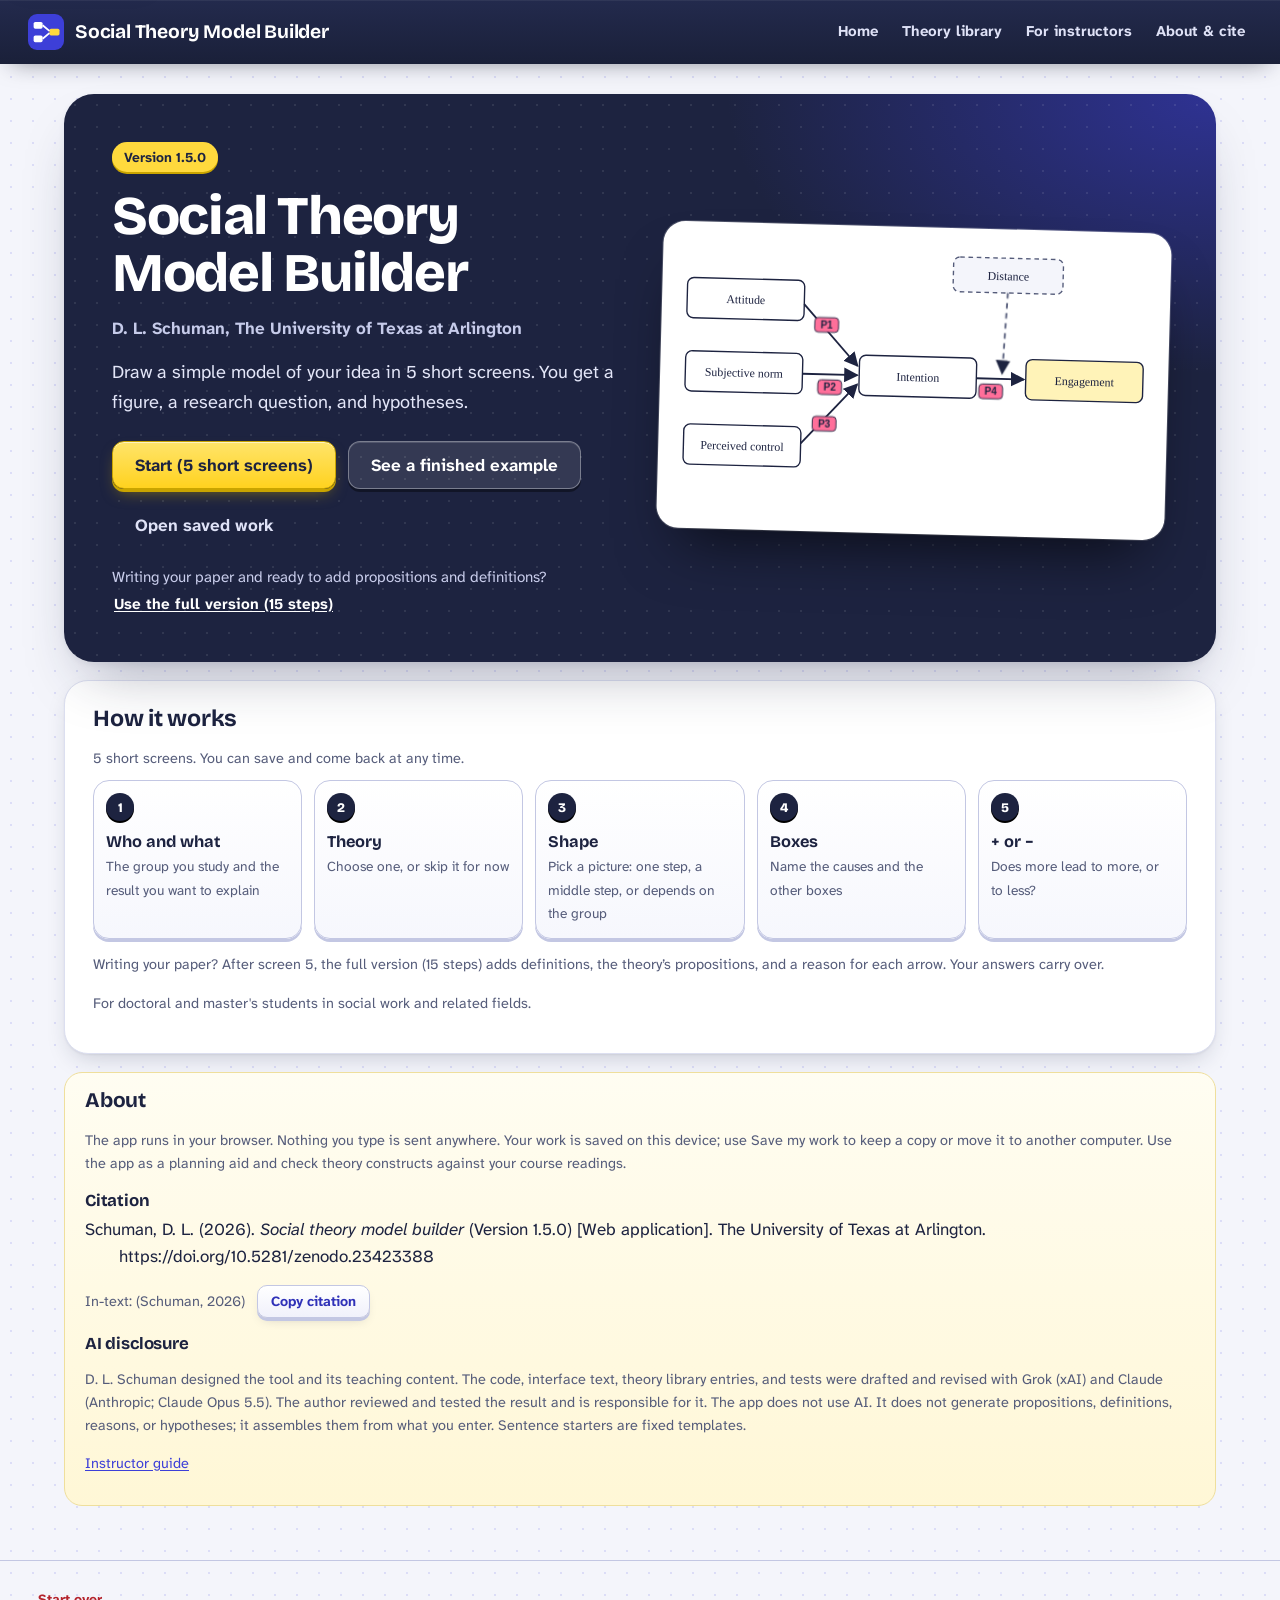
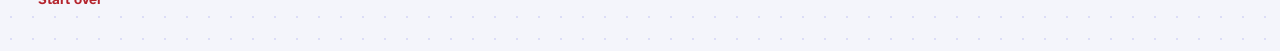
==== commit 287006b1: "Version 1.5.0: changelog, guide, README, citation Co-Authored-By: Claude Opus 5.5 <noreply@anthropic" ====
--- a/index.html
+++ b/index.html
@@ -171,7 +171,7 @@
 /* Preview key: add ?preview to the address to move through every step without answering.
    It lasts for the browser tab; "Exit preview" turns it off. */
 var PREVIEW = (function(){ var on = /[?&](preview|demo)(=|&|$)/i.test(location.search); try { if(on) sessionStorage.setItem("stmbPreview", "1"); on = on || sessionStorage.getItem("stmbPreview") === "1"; } catch(e){} return on; })();
-var KEY = "theoryModelApp.v1", VERSION = "1.4.0", SCHEMA = 4;
+var KEY = "theoryModelApp.v1", VERSION = "1.5.0", SCHEMA = 4;
 var APP_URL = "https://social-theory-model-builder.netlify.app";
 var DOI_URL = "https://doi.org/10.5281/zenodo.23423388";
 var CITE = "Schuman, D. L. (2026). Social theory model builder (Version " + VERSION + ") [Web application]. The University of Texas at Arlington. " + DOI_URL;
@@ -266,10 +266,10 @@
     causes: [""], causeIds: [], cseq: 0, medYN: "", mediator: "", modYN: "", modPicked: [], modOther: "", modOthers: [], modSkip: false,
     modDetails: {}, modIds: {}, mseq: 0, addedAnother: false, extraMod: "",
     ctag: {}, cdef: {}, styles: {}, signs: {}, bases: {}, needsSource: {}, openQ: {},
-    props: [], propLinks: {}, returnTo: -1, reasons: {}, hyps: "", hypsEdited: false, hypWord: "H",
+    props: [], propLinks: {}, returnTo: -1, reasons: {}, hyps: "", hypsEdited: false, hypsBase: "", hypWord: "H",
     showTags: true, tagMode: "H", figView: "all", pos: {}, labels: {}, rq: "", rqEdited: false,
     caption: "", captionEdited: false, notes: {}, assume: {}, sel: "", noAuto: {}, partial: {},
-    qstep: 1, qmax: 1, shape: "", partialSeen: true, fromQuick: false};
+    qstep: 1, qmax: 1, shape: "", partialSeen: true, fromQuick: false, figStyle: ""};
 }
 function isObj(x){ return x && typeof x === "object" && !Array.isArray(x); }
 function upgrade(st){
@@ -324,7 +324,94 @@
 var S;
 try { S = upgrade(JSON.parse(localStorage.getItem(KEY))); } catch(e){ S = fresh(); }
 function rawSave(){ try { localStorage.setItem(KEY, JSON.stringify(S)); } catch(e){} }
-var save = function(){ rawSave(); showSaved(); };
+var save = function(){ rawSave(); showSaved(); track(); };
+
+/* ======================= Undo and Redo =======================
+   Up to 50 snapshots of the answers, kept in memory for this tab only and never saved. Moving between steps or
+   screens is not a change. Typing in one box within 800 ms of the last keystroke updates the same snapshot. */
+var UNDO = {stack: [], i: -1, field: "", t: 0}, TYPING = null, RESTORING = false, AFTER_START_OVER = false;
+var NAVKEYS = ["step", "qstep", "qmax", "seen", "sel", "mode", "fromQuick", "returnTo"];
+function contentKey(st){
+  var c = clone(st);
+  NAVKEYS.concat(["partialSeen", "hypsBase", "medAuto", "causeIds", "cseq", "modIds", "mseq"]).forEach(function(k){ delete c[k]; });
+  if(!c.rqEdited) delete c.rq; if(!c.hypsEdited) delete c.hyps; if(!c.captionEdited) delete c.caption;
+  return JSON.stringify(c);
+}
+document.addEventListener("input", function(e){ var t = e.target; TYPING = {id: t.id || (t.dataset && JSON.stringify(t.dataset)) || "", t: Date.now()}; }, true);
+function track(){
+  if(RESTORING || typeof S !== "object") return;
+  var now = Date.now(), snapS = JSON.stringify(S), key = contentKey(S), top = UNDO.stack[UNDO.i];
+  if(top && top.key === key) return;
+  var typed = TYPING && now - TYPING.t < 40 ? TYPING.id : "";
+  if(top && typed && typed === UNDO.field && now - UNDO.t < 800 && UNDO.i === UNDO.stack.length - 1 && UNDO.i > 0){ top.snap = snapS; top.key = key; }
+  else {
+    UNDO.stack.length = UNDO.i + 1;
+    UNDO.stack.push({snap: snapS, key: key});
+    if(UNDO.stack.length > 50) UNDO.stack.shift();
+    UNDO.i = UNDO.stack.length - 1;
+  }
+  UNDO.field = typed; UNDO.t = now;
+  undoUI();
+}
+function undoReset(){ UNDO = {stack: [{snap: JSON.stringify(S), key: contentKey(S)}], i: 0, field: "", t: 0}; AFTER_START_OVER = false; undoUI(); }
+function canUndo(){ return UNDO.i > 0; }
+function canRedo(){ return UNDO.i < UNDO.stack.length - 1; }
+function undoButtons(){
+  return '<span class="undoredo"><button type="button" class="btn ghost sm" id="undoBtn"' + (canUndo() ? '' : ' aria-disabled="true"') + ' aria-keyshortcuts="Control+Z">↶ Undo</button>' +
+    '<button type="button" class="btn ghost sm" id="redoBtn"' + (canRedo() ? '' : ' hidden') + ' aria-keyshortcuts="Control+Shift+Z">↷ Redo</button></span>';
+}
+function undoUI(){ var u = $("undoBtn"), r = $("redoBtn"); if(u){ if(canUndo()) u.removeAttribute("aria-disabled"); else u.setAttribute("aria-disabled", "true"); } if(r) r.hidden = !canRedo(); }
+/* Say what changed, for the common cases. a = before, b = after. */
+function undoSay(a, b){
+  function cs(st){ return (st.causes || []).map(function(c){ return (c || "").trim(); }).filter(Boolean); }
+  var ca = cs(a), cb = cs(b), back = cb.filter(function(c){ return ca.indexOf(c) < 0; }), gone = ca.filter(function(c){ return cb.indexOf(c) < 0; });
+  if(back.length && !gone.length) return joinList(back) + (back.length > 1 ? " are" : " is") + " back.";
+  if(gone.length && !back.length) return joinList(gone) + (gone.length > 1 ? " are" : " is") + " removed.";
+  if(a.shape !== b.shape && b.shape){ var sh = SHAPES.filter(function(x){ return x[0] === b.shape; })[0]; if(sh) return "The shape is " + sh[1] + "."; }
+  if(a.theory !== b.theory) return b.theory && LIB[b.theory] ? "The theory is " + LIB[b.theory].name + "." : b.theory ? "The theory changed." : "No theory is chosen.";
+  var sk = Object.keys(Object.assign({}, a.signs, b.signs)).filter(function(k){ return (a.signs || {})[k] !== (b.signs || {})[k]; });
+  if(sk.length === 1){ var v = (b.signs || {})[sk[0]]; return "The direction of " + edgeLabel(sk[0]) + " is " + (v === "-" ? "−" : v === "+" ? "+" : "not chosen") + "."; }
+  if(JSON.stringify(a.modOthers) !== JSON.stringify(b.modOthers) || JSON.stringify(a.modPicked) !== JSON.stringify(b.modPicked)) return "The group or condition changed back.";
+  return "";
+}
+function restoreSnap(st){
+  RESTORING = true; S = upgrade(st);
+  if(document.body.classList.contains("splashing") && !hasProgress()) showSplash(false); else render();
+  rawSave(); showSaved(); RESTORING = false; undoUI();
+}
+function doUndo(){
+  if(!canUndo()) return;
+  var cur = JSON.parse(UNDO.stack[UNDO.i].snap), prev = JSON.parse(UNDO.stack[UNDO.i - 1].snap), before = clone(S);
+  /* Show the screen where the change was made. After Start over, return to the screen the student was on. */
+  if(AFTER_START_OVER) prev = JSON.parse(AFTER_START_OVER);
+  else NAVKEYS.forEach(function(k){ if(k in cur) prev[k] = cur[k]; });
+  AFTER_START_OVER = false;
+  UNDO.i--; UNDO.field = "";
+  restoreSnap(prev);
+  var m = undoSay(before, S); announce("Undone." + (m ? " " + m : ""));
+  var u = $("undoBtn"); if(u && !canUndo()){ var b = $("back") || $("qBack"); if(b && !b.disabled) b.focus(); } else if(u) u.focus();
+}
+function doRedo(){
+  if(!canRedo()) return;
+  var before = clone(S);
+  UNDO.i++; UNDO.field = "";
+  restoreSnap(JSON.parse(UNDO.stack[UNDO.i].snap));
+  var m = undoSay(before, S); announce("Redone." + (m ? " " + m : ""));
+  var r = $("redoBtn"); if(r && !r.hidden) r.focus(); else if($("undoBtn")) $("undoBtn").focus();
+}
+document.addEventListener("click", function(ev){
+  var t = ev.target.closest("button"); if(!t) return;
+  if(t.id === "undoBtn" || t.id === "spUndo"){ if(t.getAttribute("aria-disabled") !== "true") doUndo(); return; }
+  if(t.id === "redoBtn"){ doRedo(); return; }
+});
+document.addEventListener("keydown", function(e){
+  if(!(e.ctrlKey || e.metaKey) || e.altKey || (e.key !== "z" && e.key !== "Z")) return;
+  var t = e.target, tag = t && t.tagName;
+  if(tag === "TEXTAREA" || tag === "SELECT" || (tag === "INPUT" && !/^(button|checkbox|radio|submit|reset|file|range|color)$/i.test(t.type)) || (t && t.isContentEditable)) return;
+  if(document.querySelector("dialog[open]")) return;
+  e.preventDefault();
+  if(e.shiftKey) doRedo(); else doUndo();
+});
 
 /* Short directions shown at the top of each step. Plain words, short sentences. */
 var TODO = {
@@ -385,6 +472,9 @@
 function announce(m){ var l = $("live"); l.textContent = ""; setTimeout(function(){ l.textContent = m; }, 30); }
 function clone(x){ return JSON.parse(JSON.stringify(x)); }
 function lc(x){ return (x || "").trim().toLowerCase(); }
+/* Lowercase a box name for use inside a sentence: only the first letter, and only when the first word is not
+   an acronym or abbreviation (VA, PTSD, U.S.). "Years in the United States" becomes "years in the United States". */
+function lcLabel(s){ s = String(s == null ? "" : s).trim(); var w = s.split(/\s/)[0]; return /[A-Z]/.test(w.slice(1)) ? s : s.charAt(0).toLowerCase() + s.slice(1); }
 function approach(){ return ["", "", "", 1, 5]; } /* paper types removed; up to 5 theories */
 function theoryList(){
   var l = [];
@@ -534,7 +624,7 @@
 }
 function basisLabel(id){ var b = S.bases[id]; for(var i = 0; i < BASIS.length; i++) if(BASIS[i][0] === b) return BASIS[i][1]; return ""; }
 function rsn(id){ var r = (S.reasons[id] || "").trim(), b = basisLabel(id); return r || b ? (b ? "(Based on: " + b + ") " : "") + (r || "[reason not yet written]") : ""; }
-function starter(e){ return e.mod ? "Because ___, the " + e.label.replace(/^.*?→ moderates /, "") + " arrow should be stronger for ___ than for ___." : "Because ___, more " + nodeLabel(e.from).toLowerCase() + " should lead to " + (sign(e.id) === "-" ? "less" : "more") + " " + nodeLabel(e.to).toLowerCase() + "."; }
+function starter(e){ return e.mod ? "Because ___, the " + e.label.replace(/^.*?→ moderates /, "") + " arrow should be stronger for ___ than for ___." : "Because ___, more " + lcLabel(nodeLabel(e.from)) + " should lead to " + (sign(e.id) === "-" ? "less" : "more") + " " + lcLabel(nodeLabel(e.to)) + "."; }
 function ask(id){ return !!S.needsSource[id]; }
 function oq(id){ return S.openQ[id] || {}; }
 function hn(n){ return S.hypWord === "P" ? "S" + n : "H" + n; }
@@ -562,13 +652,13 @@
 function whoIn(){ var w = S.who.trim(); return /^[A-Z][a-z]/.test(w) && COMMON_FIRST.test(w) ? w.charAt(0).toLowerCase() + w.slice(1) : w; }
 /* One main question, then numbered subquestions: one for the mediator, one per moderator. */
 function rqMain(){
-  var who = whoIn() || "[who]", out = (S.outcome.trim() || "[outcome]").toLowerCase(), cs = causes().map(function(c){ return c.toLowerCase(); });
+  var who = whoIn() || "[who]", out = lcLabel(S.outcome.trim() || "[outcome]"), cs = causes().map(function(c){ return lcLabel(c); });
   return "Among " + who + ", how " + (cs.length === 1 ? "does " : "do ") + (cs.length ? joinList(cs) : "[causes]") + " relate to " + out + "?";
 }
 function rqSubs(){
   var subs = [];
-  if(hasMed()) subs.push("Does " + S.mediator.trim().toLowerCase() + " explain " + (causes().length > 1 ? "these relationships" : "this relationship") + "?");
-  modEdges().forEach(function(e){ var p = paths().filter(function(x){ return x.id === e.path; })[0]; if(p) subs.push("Does the relationship between " + nodeLabel(p.from).toLowerCase() + " and " + nodeLabel(p.to).toLowerCase() + " differ by " + e.name.toLowerCase() + "?"); });
+  if(hasMed()) subs.push("Does " + lcLabel(S.mediator.trim()) + " explain " + (causes().length > 1 ? "these relationships" : "this relationship") + "?");
+  modEdges().forEach(function(e){ var p = paths().filter(function(x){ return x.id === e.path; })[0]; if(p) subs.push("Does the relationship between " + lcLabel(nodeLabel(p.from)) + " and " + lcLabel(nodeLabel(p.to)) + " differ by " + lcLabel(e.name) + "?"); });
   return subs;
 }
 function autoRQ(){
@@ -579,20 +669,49 @@
 function hypList(){
   var H = [], n = 0, ps = paths();
   function ex(id, def){ return style(id, def) === "dashed" ? " (exploratory)" : ""; }
-  ps.forEach(function(p){ n++; H.push({n: n, edge: p.id, kind: "direct", text: hn(n) + " (direct" + (style(p.id, "solid") === "dashed" ? ", exploratory" : "") + "): Higher " + nodeLabel(p.from).toLowerCase() + " will be associated with " + hl(sign(p.id)) + " " + nodeLabel(p.to).toLowerCase() + "."}); });
-  modEdges().forEach(function(e){ var p = ps.filter(function(x){ return x.id === e.path; })[0]; if(!p) return; n++; var d = S.modDetails[e.name] || {}; H.push({n: n, edge: e.id, kind: "moderation", text: hn(n) + " (moderation): The link between " + nodeLabel(p.from).toLowerCase() + " and " + nodeLabel(p.to).toLowerCase() + " will differ by " + e.name.toLowerCase() + (d.groups ? " (" + d.groups + ")" : "") + "."}); });
+  ps.forEach(function(p){ n++; H.push({n: n, edge: p.id, kind: "direct", text: hn(n) + " (direct" + (style(p.id, "solid") === "dashed" ? ", exploratory" : "") + "): Higher " + lcLabel(nodeLabel(p.from)) + " will be associated with " + hl(sign(p.id)) + " " + lcLabel(nodeLabel(p.to)) + "."}); });
+  modEdges().forEach(function(e){ var p = ps.filter(function(x){ return x.id === e.path; })[0]; if(!p) return; n++; var d = S.modDetails[e.name] || {}; H.push({n: n, edge: e.id, kind: "moderation", text: hn(n) + " (moderation): The link between " + lcLabel(nodeLabel(p.from)) + " and " + lcLabel(nodeLabel(p.to)) + " will differ by " + lcLabel(e.name) + (d.groups ? " (" + d.groups + ")" : "") + "."}); });
   if(hasMed() && causeNodes().length){
     n++;
     var ex2 = causeNodes().some(function(c){ return style(c.id + ">med", "solid") === "dashed"; }) || style("med>out", "solid") === "dashed";
     var pi = partialIds(), comp = causeNodes().filter(function(c){ return pi.indexOf(c.id) < 0; }), part = causeNodes().filter(function(c){ return pi.indexOf(c.id) >= 0; });
-    function names(l){ return joinList(l.map(function(c){ return c.label.toLowerCase(); })); }
+    function names(l){ return joinList(l.map(function(c){ return lcLabel(c.label); })); }
     /* Short-version models have not chosen complete or partial mediation yet, so the sentence does not claim either. */
     var body = !S.partialSeen && !part.length ? "will mediate the " + (comp.length > 1 ? "links" : "link") + " from " + names(comp) + " to " : comp.length && part.length ? "will completely mediate the " + (comp.length > 1 ? "links" : "link") + " from " + names(comp) + ", and partially mediate the " + (part.length > 1 ? "links" : "link") + " from " + names(part) + ", to " : (part.length ? "will partially mediate the " + (part.length > 1 ? "links" : "link") + " from " + names(part) + " to " : "will completely mediate the " + (comp.length > 1 ? "links" : "link") + " from " + names(comp) + " to ");
-    H.push({n: n, edge: null, kind: "mediation", text: hn(n) + " (mediation" + (ex2 ? ", exploratory" : "") + "): " + nodeLabel("med") + " " + body + nodeLabel("out").toLowerCase() + "."});
+    H.push({n: n, edge: null, kind: "mediation", text: hn(n) + " (mediation" + (ex2 ? ", exploratory" : "") + "): " + nodeLabel("med") + " " + body + lcLabel(nodeLabel("out")) + "."});
   }
   return H;
 }
 function hypText(){ return hypList().map(function(h){ return h.text; }).join("\n\n"); }
+/* Edited hypotheses keep the student's wording, so they stop following the model. hypsBase holds the app's sentences
+   at the moment of the first edit. When the app's sentences change after that, the edited text may no longer match
+   the figure. Returns the labels (H1, S2...) whose sentence changed, ["all"] when the number of sentences changed,
+   or [] when nothing changed. Files saved before 1.5.0 have no hypsBase; it is set on first open (baseHyps). */
+function hypsStale(){
+  if(!S.hypsEdited || !S.hypsBase) return [];
+  var now = hypText().split("\n\n"), was = S.hypsBase.split("\n\n"), H = hypList();
+  if(now.length !== was.length) return ["all"];
+  return now.map(function(t, i){ return t === was[i] ? "" : hlabel(H[i]); }).filter(Boolean);
+}
+function baseHyps(){
+  if(!S.hypsEdited || S.hypsBase) return;
+  /* Setting the baseline is not a student change, so a file that was just opened still counts as saved. */
+  var same = typeof FS === "object" && FS && FS.snap === JSON.stringify(S);
+  S.hypsBase = hypText();
+  if(same){ FS.snap = JSON.stringify(S); try { localStorage.setItem(FK, JSON.stringify(FS)); } catch(e){} }
+}
+function staleList(st){ return st[0] === "all" ? "every " + (S.hypWord === "P" ? "statement" : "hypothesis") : joinList(st); }
+function staleHTML(){
+  var st = hypsStale(); if(!st.length) return "";
+  var H = hypList(), body;
+  if(st[0] === "all") body = '<p>Your model now has ' + H.length + ' ' + (S.hypWord === "P" ? "statements" : "hypotheses") + ', and your edited text has a different number. Check every sentence.</p>';
+  else {
+    var lines = H.filter(function(h){ return st.indexOf(hlabel(h)) >= 0; }).map(function(h){ return '<li><strong>' + esc(hlabel(h)) + ':</strong> “' + esc(h.text.replace(/^[^:]*:\s*/, "")) + '”</li>'; });
+    body = '<p>Check ' + esc(joinList(st)) + '. The figure now says:</p><ul>' + lines.join("") + '</ul>';
+  }
+  return '<div class="warn hstale"><p><strong>Your model changed after you edited these sentences.</strong></p>' + body +
+    '<div class="btnrow noprint"><button type="button" class="btn sec sm" data-hkeep="1">Keep my wording</button><button type="button" class="btn ghost sm" data-hrebuild="1">Rebuild from my answers</button></div></div>';
+}
 function hnumBadge(id){ var h = hypList().filter(function(x){ return x.edge === id; })[0]; return h ? '<span class="arrow-lbl">Arrow</span><span class="badge hnum" title="' + (S.hypWord === "P" ? "Statement " : "Hypothesis ") + h.n + '">' + hlabel(h) + '</span>' : ''; }
 function hlabel(h){ return S.hypWord === "P" ? "S" + h.n : "H" + h.n; }
 function srcOf(id){ var k = linkOf(id); if(k >= 0) return propShort(k); return basisLabel(id) || (ask(id) ? "Needs a source" : "Not linked"); }
@@ -679,6 +798,8 @@
   if(both.length) c.push({ok: false, soft: true, text: "“" + both.join("”, “") + "” is both a cause and a moderator. Keep both only if you can explain why; otherwise choose one role.", fix: "Moderation"});
   var sd = causes().concat(modList()).some(function(x){ return SDOH_RE.test(x) || MODS_SDOH.indexOf(x) >= 0; });
   c.push({ok: sd, soft: true, text: sd ? "At least one social determinant is in your model." : "Have you considered a social determinant, such as income, housing, discrimination, or access to services? Person-in-environment thinking asks what conditions around people shape this outcome.", fix: "Causes"});
+  var hs = hypsStale();
+  if(hs.length) c.push({ok: false, text: "Your " + (S.hypWord === "P" ? "statements" : "hypotheses") + " were edited, and the model changed afterward. Check " + staleList(hs) + ".", fix: "Results"});
   c.push({ok: !!S.outcomeDef.trim(), text: S.outcomeDef.trim() ? "Outcome definition is filled in." : "Say what counts as the outcome so others could measure it the same way.", fix: "Define outcome"});
   return c;
 }
@@ -736,9 +857,9 @@
   return '<li><strong>' + esc(nodeLabel(id)) + '</strong>' + (d ? ': ' + esc(d) : id === "out" ? ' <span class="small">(no definition written yet)</span>' : '') + ' <button type="button" class="linkbtn" data-jump="' + k + '">Edit in ' + k + '</button>' + (id === "out" ? ' · <button type="button" class="linkbtn" data-jump="Define outcome">Define outcome</button>' : '') + '</li>';
 }
 function stuckHTML(e, i){
-  var from = e.from, to = e.mod ? null : e.to, g = e.mod ? "" : sign(e.id) === "-" ? "have less " + nodeLabel(to).toLowerCase() : "have more " + nodeLabel(to).toLowerCase();
+  var from = e.from, to = e.mod ? null : e.to, g = e.mod ? "" : sign(e.id) === "-" ? "have less " + lcLabel(nodeLabel(to)) : "have more " + lcLabel(nodeLabel(to));
   return '<details class="stuck noprint"><summary>Need help writing a reason?</summary><div class="stuck-body"><p style="margin:2px 0"><strong>1. Check your boxes.</strong> Could you explain each to a classmate?</p><ul style="margin:2px 0 6px 1.2em;padding:0">' + boxInfo(from) + (to ? boxInfo(to) : boxInfo(e.path.split(">")[0]) + boxInfo(e.path.split(">")[1])) +
-    '</ul><p style="margin:2px 0"><strong>2. Complete this sentence.</strong></p><p style="margin:2px 0;line-height:2.4">When someone has more <input type="text" class="inline-in" aria-label="first blank" id="sa' + i + '" value="' + esc(nodeLabel(from).toLowerCase()) + '">, they tend to <input type="text" class="inline-in" aria-label="second blank" id="sb' + i + '" value="' + esc(g) + '"> because <input type="text" class="inline-in" aria-label="third blank" id="sc' + i + '" placeholder="your reason">.</p><p style="margin:4px 0"><button type="button" class="btn sec sm" data-saycopy="' + i + '" data-ta="rs' + i + '">Copy into reason box</button></p>' +
+    '</ul><p style="margin:2px 0"><strong>2. Complete this sentence.</strong></p><p style="margin:2px 0;line-height:2.4">When someone has more <input type="text" class="inline-in" aria-label="first blank" id="sa' + i + '" value="' + esc(lcLabel(nodeLabel(from))) + '">, they tend to <input type="text" class="inline-in" aria-label="second blank" id="sb' + i + '" value="' + esc(g) + '"> because <input type="text" class="inline-in" aria-label="third blank" id="sc' + i + '" placeholder="your reason">.</p><p style="margin:4px 0"><button type="button" class="btn sec sm" data-saycopy="' + i + '" data-ta="rs' + i + '">Copy into reason box</button></p>' +
     '<p style="margin:8px 0 2px"><strong>3. Mark it for later.</strong> <label style="display:inline-flex;gap:8px;align-items:center;font-weight:500;margin:0"><input type="checkbox" data-needssource="' + esc(e.id) + '" ' + (ask(e.id) ? "checked" : "") + '> <span><strong>Needs a source</strong> (you can move on and come back)</span></label></p>' +
     '<div data-oqbox="' + esc(e.id) + '" ' + (ask(e.id) ? '' : 'hidden') + '><label for="ou' + i + '">What I\'m unsure about</label><input type="text" id="ou' + i + '" data-oqu="' + esc(e.id) + '" placeholder="e.g., how self-efficacy differs from outcome expectancies" value="' + esc(oq(e.id).unsure || "") + '"><label for="ow' + i + '">Where I\'ll look</label><div class="choices compact" style="margin:4px 0">' +
     WHERE.map(function(w){ return '<button type="button" class="choice" data-wchip="' + esc(e.id) + '" data-ti="ow' + i + '" data-val="' + w + '" aria-pressed="' + ((oq(e.id).where || "").indexOf(w) >= 0) + '"><strong>' + w + '</strong></button>'; }).join("") +
@@ -833,7 +954,7 @@
     return h + '</div>' + tip("props");
   }, v: function(){ if(S.props.length && S.props.length < 2) return "Add at least 2 propositions (or remove this one to skip for now)."; return ""; }, done: function(){ prefillFromProps(); }},
 /* 6 */ {t: "Causes", g: "Model", r: function(){
-    var h = '<h2 id="stepTitle">Causes: what comes first?</h2><p class="lede">List 1–4 things that lead to ' + esc(S.outcome.toLowerCase()) + '. These go on the left side of your figure.</p>';
+    var h = '<h2 id="stepTitle">Causes: what comes first?</h2><p class="lede">List 1–4 things that lead to ' + esc(lcLabel(S.outcome)) + '. These go on the left side of your figure.</p>';
     var chips = [];
     theoryList().forEach(function(t){ var th = THEORIES[t.pick]; if(th) th.chips.forEach(function(c){ if(chips.indexOf(c) < 0) chips.push(c); }); });
     if(chips.length) h += '<p class="small" style="margin-bottom:2px">Concepts from ' + esc(theoryNames()) + ':</p><div>' + chipRow(chips) + '</div>';
@@ -851,11 +972,11 @@
   }, v: function(){ return causes().length ? "" : "List at least one cause."; }},
 /* 7 */ {t: "In-between", g: "Model", r: function(){
     S.partialSeen = true;
-    var h ='<h2 id="stepTitle">In-between: is there a step in the middle?</h2><p class="lede">Something the causes change first, which then changes ' + esc(S.outcome.toLowerCase()) + '.</p>' + videoSlot("inbetween", "Mediators and moderators") + medConceptBox() + choices("medYN", [["yes", "Yes", "I can name it."], ["no", "No", "Causes link straight to the outcome."], ["unsure", "Not sure", "Skip it for now."]]);
+    var h ='<h2 id="stepTitle">In-between: is there a step in the middle?</h2><p class="lede">Something the causes change first, which then changes ' + esc(lcLabel(S.outcome)) + '.</p>' + videoSlot("inbetween", "Mediators and moderators") + medConceptBox() + choices("medYN", [["yes", "Yes", "I can name it."], ["no", "No", "Causes link straight to the outcome."], ["unsure", "Not sure", "Skip it for now."]]);
     if(S.medAuto && S.medYN === "yes" && S.mediator.trim()){ var srcP = S.props.map(function(q, k){ return lc(q.from) === lc(S.mediator) || lc(q.to) === lc(S.mediator) ? "P" + (k + 1) : ""; }).filter(Boolean); h += '<div class="warn" role="note"><strong>The app filled this in for you.</strong> ' + (srcP.length ? joinList(srcP) + (srcP.length > 1 ? " name " : " names ") : "Your propositions name ") + '“' + esc(S.mediator.trim()) + '” between your causes and the outcome, so Yes is selected. Change it if this is not right.</div>'; }
     if(S.medYN === "yes") h += jargon("That\'s called <strong>mediation</strong>. The in-between is the <strong>mediator</strong>.") + '<label for="f_med">Name the in-between<span class="hint">Type the one thing the causes change first.</span></label><input type="text" id="f_med" data-bind="mediator" placeholder="e.g., Intention to stay in treatment" value="' + esc(S.mediator) + '">';
-    if(S.medYN === "yes" && S.mediator.trim() && causeNodes().length) h += '<fieldset class="panel" style="margin-top:16px"><legend style="font-size:1.02rem">Complete or partial mediation?</legend><p class="small" style="margin:4px 0 10px">Check a cause only if your theory or research says it also changes ' + esc(S.outcome.toLowerCase() || "the outcome") + ' directly, not only through ' + esc(S.mediator.trim().toLowerCase()) + '. A checked cause gets its own arrow to the outcome (partial mediation). Leave all boxes empty for complete mediation.</p><div class="checkgrid">' +
-      causeNodes().map(function(c){ var dp = S.props.map(function(q, k){ return lc(q.from) === lc(c.label) && lc(q.to) === lc(S.outcome) ? "P" + (k + 1) : ""; }).filter(Boolean); return '<label><input type="checkbox" data-partial="' + c.id + '" ' + (S.partial[c.id] ? "checked" : "") + '> <span>' + esc(c.label) + ' also affects ' + esc(S.outcome.toLowerCase() || "the outcome") + ' directly' + (dp.length && !S.partial[c.id] ? ' <em class="small">(' + joinList(dp) + ' links these two directly. Check this box to keep that arrow.)</em>' : '') + '</span></label>'; }).join("") + '</div></fieldset>';
+    if(S.medYN === "yes" && S.mediator.trim() && causeNodes().length) h += '<fieldset class="panel" style="margin-top:16px"><legend style="font-size:1.02rem">Complete or partial mediation?</legend><p class="small" style="margin:4px 0 10px">Check a cause only if your theory or research says it also changes ' + esc(lcLabel(S.outcome) || "the outcome") + ' directly, not only through ' + esc(lcLabel(S.mediator.trim())) + '. A checked cause gets its own arrow to the outcome (partial mediation). Leave all boxes empty for complete mediation.</p><div class="checkgrid">' +
+      causeNodes().map(function(c){ var dp = S.props.map(function(q, k){ return lc(q.from) === lc(c.label) && lc(q.to) === lc(S.outcome) ? "P" + (k + 1) : ""; }).filter(Boolean); return '<label><input type="checkbox" data-partial="' + c.id + '" ' + (S.partial[c.id] ? "checked" : "") + '> <span>' + esc(c.label) + ' also affects ' + esc(lcLabel(S.outcome) || "the outcome") + ' directly' + (dp.length && !S.partial[c.id] ? ' <em class="small">(' + joinList(dp) + ' links these two directly. Check this box to keep that arrow.)</em>' : '') + '</span></label>'; }).join("") + '</div></fieldset>';
     return h + tip("med");
   }, v: function(){ if(!S.medYN) return "Pick one."; if(S.medYN === "yes" && !S.mediator.trim()) return "Name the in-between, or choose No."; return ""; }},
 /* 8 */ {t: "Moderation", g: "Model", r: function(){
@@ -894,7 +1015,7 @@
     paths().forEach(function(p){ h += row(p.id, pathLabel(p), "solid", true); });
     var medH = hypList().filter(function(x){ return x.kind === "mediation"; })[0];
     modEdges().forEach(function(e){ var p = paths().filter(function(x){ return x.id === e.path; })[0]; if(!p) return; h += '<div class="item"><div class="item-h">' + hnumBadge(e.id) + '<strong>' + esc(e.name + " → changes the arrow " + pathLabel(p)) + '</strong></div><p class="small" style="margin:6px 0 0"><strong>Line:</strong> dashed. Moderator arrows are always dashed.</p></div>'; });
-    if(medH) h += '<p class="small">' + hlabel(medH) + ' is your mediation ' + (S.hypWord === "P" ? "statement" : "hypothesis") + '. It has no single arrow because it is about the path through ' + esc(S.mediator.trim().toLowerCase()) + '. You will see it on the results page.</p>';
+    if(medH) h += '<p class="small">' + hlabel(medH) + ' is your mediation ' + (S.hypWord === "P" ? "statement" : "hypothesis") + '. It has no single arrow because it is about the path through ' + esc(lcLabel(S.mediator.trim())) + '. You will see it on the results page.</p>';
     return h + tip("fig");
   }, v: function(){ var m = paths().filter(function(p){ return !signSet(p.id); }); if(!m.length) return ""; var lb = m.map(function(p){ var h = hypList().filter(function(x){ return x.edge === p.id; })[0]; return h ? "Arrow " + hlabel(h) : pathLabel(p); }); return "Choose + or − for " + (m.length > 1 ? "each of these arrows" : "this arrow") + ": " + lb.join(", ") + "."; }},
 /* 11 */ {t: "Why this arrow?", g: "Arrows", r: function(){
@@ -930,7 +1051,7 @@
       h += '<div class="item ccard"><div class="item-h"><span class="kind">' + KIND[n.kind] + '</span><strong>' + esc(n.label) + '</strong>' + (letterOf(n.id) ? '<span class="tbadge' + tc(letterOf(n.id)) + '">' + letterOf(n.id) + '</span>' : '') + '</div>' +
         '<label for="ct' + i + '">Comes from<span class="hint">Choose the theory this concept belongs to, New if you added it, or Not from a theory.</span></label><select id="ct' + i + '" data-ctag="' + esc(n.id) + '"><option value="">Choose…</option>' + tl.map(function(t){ return '<option value="' + t.id + '" ' + (tg === t.id ? "selected" : "") + '>' + t.id + ': ' + esc(tName(t)) + '</option>'; }).join("") + '<option value="new" ' + (tg === "new" ? "selected" : "") + '>New concept (my addition)</option><option value="none" ' + (tg === "none" ? "selected" : "") + '>Not from a theory (e.g., a social determinant)</option></select>' +
         (n.kind === "out" && S.outcomeDef.trim() ? '<p class="small" style="margin:8px 0 0"><strong>How you will count it:</strong> ' + esc(S.outcomeDef) + ' <span class="small">(that is the operational definition; write the conceptual one below)</span></p>' : '') +
-        '<label for="cd' + i + '">Conceptual definition<span class="hint">Write what the concept means in one or two sentences. Do not say how you will measure it.</span></label><textarea id="cd' + i + '" class="auto" data-cdef="' + esc(n.id) + '" data-cf="def" placeholder="What does ' + esc(n.label.toLowerCase()) + ' mean in this theory?">' + esc(d.def || "") + '</textarea>' +
+        '<label for="cd' + i + '">Conceptual definition<span class="hint">Write what the concept means in one or two sentences. Do not say how you will measure it.</span></label><textarea id="cd' + i + '" class="auto" data-cdef="' + esc(n.id) + '" data-cf="def" placeholder="What does ' + esc(lcLabel(n.label)) + ' mean in this theory?">' + esc(d.def || "") + '</textarea>' +
         '<label for="cs' + i + '">Source for the definition<span class="hint">Author, year, and page. Example: Ajzen, 1991, p. 188.</span></label><input type="text" id="cs' + i + '" data-cdef="' + esc(n.id) + '" data-cf="src" placeholder="e.g., Ajzen, 1991, p. 188" value="' + esc(d.src || "") + '"></div>';
     });
     return h + tip("concepts");
@@ -977,7 +1098,7 @@
     '<text x="245" y="105" font-size="13" fill="#555c7a">The mediator is a box on the path.</text></g></svg>';
   return teachBox("med", "Mediator: how to decide", "A mediator is the in-between step that explains <em>why</em> the cause works.", '' +
     '<p><strong>A mediator</strong> is the in-between step. The cause changes the mediator first, and the mediator then changes the outcome. It explains <em>why</em> the cause works.</p>' +
-    '<p><strong>Test (the why question):</strong> “Why does ___ lead to ' + esc((S.outcome || "the outcome").toLowerCase()) + '? Because it changes ___, and that changes ' + esc((S.outcome || "the outcome").toLowerCase()) + '.” The answer in the second blank is your mediator (Jaccard &amp; Jacoby, 2020).</p>' + fig +
+    '<p><strong>Test (the why question):</strong> “Why does ___ lead to ' + esc(lcLabel(S.outcome || "the outcome")) + '? Because it changes ___, and that changes ' + esc(lcLabel(S.outcome || "the outcome")) + '.” The answer in the second blank is your mediator (Jaccard &amp; Jacoby, 2020).</p>' + fig +
     '<p><strong>Mediator or moderator?</strong> A mediator is a box <em>on</em> the path and answers “why.” A moderator points <em>at</em> an arrow and answers “for whom, where, or when is the arrow stronger.”</p>' +
     '<p><strong>Complete or partial?</strong> In <em>complete</em> mediation, the cause changes the outcome only through the mediator. In <em>partial</em> mediation, the cause also changes the outcome directly. Ask: can I name any other way this cause changes the outcome? If yes, it is partial (Jaccard &amp; Jacoby, 2020). You choose this for each cause below.</p>');
 }
@@ -998,7 +1119,7 @@
     '<line x1="490" y1="62" x2="480" y2="106" stroke="#555c7a" stroke-width="2" stroke-dasharray="6 4" marker-end="url(#cmA)"/>' +
     '<text x="340" y="160" font-size="13" fill="#555c7a">Support changes how strongly stress harms health.</text></g></svg>';
   return teachBox("mod", "Cause or moderator? How to decide", "A cause changes the outcome. A moderator changes how strong an arrow is.", '' +
-    '<p><strong>A cause</strong> changes the outcome itself. Test: “More ___ leads to more (or less) ' + esc((S.outcome || "outcome").toLowerCase()) + '.”</p>' +
+    '<p><strong>A cause</strong> changes the outcome itself. Test: “More ___ leads to more (or less) ' + esc(lcLabel(S.outcome || "outcome")) + '.”</p>' +
     '<p><strong>A moderator</strong> changes how strong an arrow is. It sits on an arrow, not on a box. Test: “The link between ___ and ___ is stronger for people with high ___ than for people with low ___.”</p>' + fig +
     '<p><strong>Moderators are not only personal characteristics.</strong> Age and gender can be moderators, and so can conditions in a person’s environment, such as income, housing, neighborhood, or distance to care. Baron and Kenny (1986, p. 1174) list sex, race, and class as examples.</p>' +
     '<p><strong>A social determinant can be a cause or a moderator.</strong> Example: social support. As a cause, more support leads to better mental health. As a moderator, stress harms health less when support is high (the stress-buffering hypothesis; Cohen &amp; Wills, 1985).</p>' +
@@ -1031,8 +1152,9 @@
 }
 function render(){
   if(S.mode === "quick") return renderQuick();
+  if(QPOP) closeSignPop(false);
   hideSplash(); ensureIds(S); normalizeStep();
-  autoLink();
+  autoLink(); baseHyps();
   if(S.seen.indexOf(S.step) < 0) S.seen.push(S.step);
   var vis = visible(), num = numbered(), pos = vis.indexOf(S.step), npos = num.indexOf(S.step), st = STEPS[S.step], res = isResults();
   $("app").classList.remove("quick");
@@ -1042,7 +1164,7 @@
   var pct = Math.round(100 * (npos + 1) / num.length);
   $("mbar").style.width = pct + "%"; $("mtext").textContent = "Step " + (npos + 1) + " of " + num.length + ": " + st.t;
   renderRail(num, npos, pct);
-  var nav = '<div class="nav noprint"><button class="btn sec" type="button" id="back" ' + (pos === 0 ? "disabled" : "") + '>← Back</button><div class="r">' +
+  var nav = '<div class="nav noprint"><button class="btn sec" type="button" id="back" ' + (pos === 0 ? "disabled" : "") + '>← Back</button>' + undoButtons() + '<div class="r">' +
     (S.returnTo >= 0 && S.returnTo !== S.step ? '<button class="btn sec" type="button" id="retWhy">↩ Return to Why this arrow?</button>' : '') +
     (res ? '' : '<button class="btn" type="button" id="next">' + (st.next ? st.next() : "Next →") + '</button>') + '</div></div>';
   $("screen").innerHTML = '<p class="eyebrow"><span class="pill">Step ' + (npos + 1) + ' of ' + num.length + '</span>' + esc(st.g || "") + '</p>' + withTodo(st.t, st.r()) + '<p class="err" id="err" role="alert"></p>' + nav;
@@ -1109,12 +1231,12 @@
 var W = 960, BW = 200, BH = 64;
 function layout(ns){
   ns = ns || nodes();
-  var cs = ns.filter(function(n){ return n.kind === "cause"; }), mods = ns.filter(function(n){ return n.kind === "mod"; }), med = ns.some(function(n){ return n.kind === "med"; });
+  var cs = ns.filter(function(n){ return n.kind === "cause"; }), mods = ns.filter(function(n){ return n.kind === "mod"; }), medN = ns.filter(function(n){ return n.kind === "med"; })[0], med = !!medN;
   var top = mods.length ? 150 : 40;
   var H = Math.max(top + cs.length * (BH + 30) + 40, top + BH + 120), midY = top + (cs.length * (BH + 30) - 30) / 2;
   var cols = med ? [30, 380, 730] : [30, null, 730], P = {};
   cs.forEach(function(n, i){ P[n.id] = {x: cols[0], y: top + i * (BH + 30)}; });
-  if(med) P.med = {x: cols[1], y: midY - BH / 2};
+  if(med) P[medN.id] = {x: cols[1], y: midY - BH / 2};
   P.out = {x: cols[2], y: midY - BH / 2};
   mods.forEach(function(n, i){ P[n.id] = {x: Math.min(W - BW - 10, 200 + i * (BW + 30)), y: 20}; });
   ns.forEach(function(n){ if(S.pos[n.id]) P[n.id] = S.pos[n.id]; });
@@ -1139,19 +1261,99 @@
 /* mode: "screen" (interactive canvas), "export" (SVG/PNG/print), "dialog" (read-only preview) */
 function hiddenIn(view){ var h = {}; if(view !== "all") nodes().forEach(function(n){ var tg = S.ctag[n.id]; if(tg && theoryById(tg) && tg !== view) h[n.id] = 1; }); return h; }
 function viewNodes(view){ var h = hiddenIn(view || figView()); return nodes().filter(function(n){ return !h[n.id]; }); }
+/* Short version, screens 3 and 4: the student's own figure with empty slots drawn as dashed placeholder boxes.
+   Placeholders are drawing only. They are never added to nodes() or paths(), so the research question and
+   hypotheses do not change. */
+function ghostModel(){
+  var real = nodes(), byId = {}; real.forEach(function(n){ byId[n.id] = n; });
+  var ns = [], ps = [], me = [], cs = [];
+  S.causes.forEach(function(c, i){ var id = S.causeIds[i]; if((c || "").trim() && byId[id]) cs.push(byId[id]); else cs.push({id: "g_" + id, label: "Cause " + (i + 1), kind: "cause", ghost: true}); });
+  if(!cs.length) cs.push({id: "g_c", label: "Cause 1", kind: "cause", ghost: true});
+  ns = cs.slice();
+  var med = null; if(qMed()){ med = byId.med || {id: "g_med", label: "Middle step", kind: "med", ghost: true}; ns.push(med); }
+  var out = byId.out; ns.push(out);
+  function edge(a, b){ var g = !!(a.ghost || b.ghost); return {id: (g ? "g_" : "") + a.id + ">" + b.id, from: a.id, to: b.id, ghost: g}; }
+  var t = med || out;
+  cs.forEach(function(c){ ps.push(edge(c, t)); });
+  if(med) ps.push(edge(med, out));
+  paths().forEach(function(p){ if(p.bypass && byId[p.from] && med && !med.ghost) ps.push(p); });
+  if(qMod()){
+    var mods = real.filter(function(n){ return n.kind === "mod"; }), realMe = modEdges();
+    if(!mods.length) mods = [{id: "g_mod", label: "Group or condition", kind: "mod", ghost: true}];
+    mods.forEach(function(m){
+      ns.push(m);
+      var r = realMe.filter(function(e){ return e.from === m.id; })[0], d = S.modDetails[m.label] || {}, ids = ps.map(function(p){ return p.id; });
+      var target = r && ids.indexOf(r.path) >= 0 ? r.path : ids.indexOf(d.path) >= 0 ? d.path : ps.length === 1 ? ps[0].id : ps.filter(function(p){ return !p.bypass; }).slice(-1)[0].id;
+      me.push({id: m.id + "~", from: m.id, path: target, name: m.label, ghost: !!m.ghost});
+    });
+  }
+  return {ns: ns, ps: ps, me: me};
+}
+/* Role colors (A7). Each pairs the plain word with the course term; role is also carried by the tag text and,
+   for moderators, by the dashed outline, so color is never the only cue. */
+var ROLE = {
+  cause: {fill: "#e6e7fd", line: "#2f31b8", tag: "#1f2190"},
+  med: {fill: "#f0e9fb", line: "#6a3fb8", tag: "#4b2a8a"},
+  out: {fill: "#fff3b8", line: "#8a6d00", tag: "#5c4700"},
+  mod: {fill: "#f4f5fb", line: "#555c7a", tag: "#343b5e"}
+};
+function roleTag(kind){
+  var q = S.mode === "quick";
+  return {cause: "CAUSE", med: q ? "MIDDLE STEP \u00b7 MEDIATOR" : "IN-BETWEEN \u00b7 MEDIATOR", out: q ? "RESULT \u00b7 OUTCOME" : "OUTCOME", mod: q ? "GROUP \u00b7 MODERATOR" : "MODERATOR"}[kind] || "";
+}
+/* One-line model status above each figure (A8). It counts and checks completeness; it does not judge the theory. */
+function figStatus(full){
+  var nb = nodes().length, ne = allEdges().length, need = paths().filter(function(p){ return !signSet(p.id); }).length;
+  var t = nb + (nb === 1 ? " box, " : " boxes, ") + ne + (ne === 1 ? " arrow. " : " arrows. ") + (need ? need + (need === 1 ? " arrow still needs" : " arrows still need") + " + or \u2212." : "Every arrow has a direction.");
+  var h = esc(t);
+  if(full){ var n = checks().filter(function(c){ return !c.ok; }).length; if(n) h += ' <button type="button" class="linkbtn" data-fix="' + stepIdx("Self-check") + '">' + n + (n === 1 ? " item" : " items") + ' in Self-check ' + (n === 1 ? "needs" : "need") + ' attention</button>'; }
+  return h;
+}
+function figStyleBar(){
+  return '<div class="segrow figstyle noprint"><span class="lbl">Picture style</span>' + seg("data-figstyle", "s", S.figStyle === "color" ? "color" : "", [["", "Black and white (APA)"], ["color", "Color"]], "Picture style for downloads") + '</div>';
+}
+/* Picture size (view only, never saved). Phones start wider than the screen so the words are readable. */
+var FIGSIZES = ["fit", "768", "960", "1200"];
+var FIGSIZE = window.matchMedia && window.matchMedia("(max-width: 599px)").matches ? "768" : "fit";
+function sizeBar(withBig){
+  var i = FIGSIZES.indexOf(FIGSIZE);
+  return '<div class="figsize noprint" role="group" aria-label="Picture size"><button type="button" class="btn sec sm" data-figsize="up"' + (i >= FIGSIZES.length - 1 ? ' aria-disabled="true"' : '') + '>Bigger</button><button type="button" class="btn sec sm" data-figsize="down"' + (i <= 0 ? ' aria-disabled="true"' : '') + '>Smaller</button><button type="button" class="btn sec sm" data-figsize="fit"' + (i === 0 ? ' aria-disabled="true"' : '') + '>Fit to screen</button>' +
+    (withBig ? '<button type="button" class="btn sec sm" data-figbig="1">View figure full screen</button>' : '') + '</div>';
+}
+function figFrame(inner, id, cls){
+  return '<div class="figframe figscroll' + (cls ? " " + cls : "") + '"' + (id ? ' id="' + id + '"' : '') + ' data-size="' + FIGSIZE + '" tabindex="0" role="group" aria-label="Figure. Scroll sideways to see all of it.">' + inner + '</div>' +
+    '<p class="small figswipe noprint">Swipe the picture sideways to see all of it. Tap Fit to screen to see the whole picture.</p>';
+}
+function setFigSize(v){
+  var i = FIGSIZES.indexOf(FIGSIZE);
+  if(v === "up") i = Math.min(FIGSIZES.length - 1, i + 1); else if(v === "down") i = Math.max(0, i - 1); else i = 0;
+  if(FIGSIZES[i] === FIGSIZE) return false;
+  FIGSIZE = FIGSIZES[i];
+  document.querySelectorAll(".figscroll").forEach(function(f){ f.dataset.size = FIGSIZE; });
+  document.querySelectorAll(".figsize").forEach(function(b){
+    b.querySelector('[data-figsize="up"]').setAttribute("aria-disabled", i >= FIGSIZES.length - 1);
+    b.querySelector('[data-figsize="down"]').setAttribute("aria-disabled", i <= 0);
+    b.querySelector('[data-figsize="fit"]').setAttribute("aria-disabled", i === 0);
+  });
+  return true;
+}
 function buildSVG(o){
   o = o || {}; var mode = o.mode || "export", screen = mode === "screen", uid = o.uid || "x", view = o.view || figView();
+  /* Role colors and tags on screen; exports stay black and white unless the student chooses Color. */
+  var color = o.color !== undefined ? !!o.color : (mode !== "export" || S.figStyle === "color");
   var all = nodes(), hidden = hiddenIn(view);
   var ns = all.filter(function(n){ return !hidden[n.id]; });
   var L = layout(ns), P = L.P, letters = showLetters();
   var ps = paths().filter(function(p){ return !hidden[p.from] && !hidden[p.to]; });
   var me = modEdges().filter(function(e){ return !hidden[e.from] && ps.some(function(p){ return p.id === e.path; }); });
+  if(o.ghost){ var G = ghostModel(); ns = G.ns; ps = G.ps; me = G.me; L = layout(ns); P = L.P; }
   var bypass = ps.some(function(p){ return p.bypass; });
-  var legendLines = 3 + (letters ? 1 : 0) + (S.tagMode !== "none" ? 1 : 0) + (bypass ? 1 : 0);
+  var tagsOn = S.tagMode !== "none" && !o.ghost;
+  var legendLines = 3 + (letters ? 1 : 0) + (tagsOn ? 1 : 0) + (bypass ? 1 : 0) + (color ? 1 : 0);
   var H = L.H + 30 + legendLines * 19, out = [];
   var title = "Path figure: " + rqMain() + (view !== "all" ? " (" + tName(theoryById(view)) + " only)" : "");
-  out.push('<svg xmlns="http://www.w3.org/2000/svg"' + (screen ? ' id="fig"' : '') + ' viewBox="0 0 ' + W + ' ' + H + '" width="' + W + '" height="' + H + '" ' + (screen ? 'role="group" aria-roledescription="interactive figure"' : 'role="img"') + ' aria-labelledby="t' + uid + '" font-family="Georgia, \'Times New Roman\', serif">');
-  out.push('<title id="t' + uid + '">' + esc(title) + '</title><defs><marker id="ah' + uid + '" viewBox="0 0 10 10" refX="9" refY="5" markerUnits="userSpaceOnUse" markerWidth="16" markerHeight="16" orient="auto-start-reverse"><path d="M0,0 L10,5 L0,10 z" fill="#222"/></marker></defs>');
+  out.push('<svg xmlns="http://www.w3.org/2000/svg"' + (screen ? ' id="fig"' : '') + ' viewBox="0 0 ' + W + ' ' + H + '" width="' + W + '" height="' + H + '" ' + (screen ? 'role="group" aria-roledescription="interactive figure"' : o.signs ? 'role="group"' : 'role="img"') + ' aria-labelledby="t' + uid + '" font-family="Georgia, \'Times New Roman\', serif">');
+  out.push('<title id="t' + uid + '">' + esc(title) + '</title><defs><marker id="ah' + uid + '" viewBox="0 0 10 10" refX="9" refY="5" markerUnits="userSpaceOnUse" markerWidth="16" markerHeight="16" orient="auto-start-reverse"><path d="M0,0 L10,5 L0,10 z" fill="#222"/></marker>' + (o.ghost ? '<marker id="ahg' + uid + '" viewBox="0 0 10 10" refX="9" refY="5" markerUnits="userSpaceOnUse" markerWidth="14" markerHeight="14" orient="auto-start-reverse"><path d="M0,0 L10,5 L0,10 z" fill="#8a90a8"/></marker>' : '') + '</defs>');
   if(!screen) out.push('<rect width="100%" height="100%" fill="#fff"/>');
   var mids = {}, segs = {};
   ps.forEach(function(p){ var g = p.bypass ? bypassPts(P[p.from], P[p.to], P.med) : edgePts(P[p.from], P[p.to]); segs[p.id] = g; mids[p.id] = onSeg(g, 0.5); });
@@ -1163,16 +1365,20 @@
     var g = segs[p.id], d = style(p.id, "solid") === "dashed", sg = sign(p.id), lab = pathLabel(p) + ", " + (sg === "-" ? "negative" : "positive") + ", " + (d ? "dashed" : "solid");
     var attrs = screen ? ' class="edge' + (S.sel === p.id ? " sel" : "") + '" data-edge="' + p.id + '" data-from="' + p.from + '" data-to="' + p.to + '" data-drop="edge" tabindex="0" role="button" aria-pressed="' + (S.sel === p.id) + '" aria-label="Arrow: ' + esc(lab) + '. Press Enter to edit."' : '';
     var geo = g.c ? 'd="M' + g.s[0] + ' ' + g.s[1] + ' Q' + g.c[0] + ' ' + g.c[1] + ' ' + g.e[0] + ' ' + g.e[1] + '" fill="none"' : 'x1="' + g.s[0] + '" y1="' + g.s[1] + '" x2="' + g.e[0] + '" y2="' + g.e[1] + '"', tag = g.c ? "path" : "line";
+    if(p.ghost){ out.push('<' + tag + ' ' + geo + ' stroke="#8a90a8" stroke-width="1.6" marker-end="url(#ahg' + uid + ')"/>'); return; }
     out.push('<g' + attrs + '>' + (screen ? '<' + tag + ' class="halo" ' + geo + ' stroke="transparent" stroke-width="18" stroke-linecap="round"/>' : '') + '<' + tag + ' class="vis" ' + geo + ' stroke="#222" stroke-width="2"' + (d ? ' stroke-dasharray="8 6"' : '') + ' marker-end="url(#ah' + uid + ')"/></g>');
     var m = mids[p.id], cx = m[0] + 14, cy = m[1] + 17;
-    out.push('<g pointer-events="none"><circle cx="' + cx + '" cy="' + cy + '" r="9" fill="' + (sg === "-" ? "#e6e7ee" : "#fff") + '" stroke="#222" stroke-width="1.3"/><text x="' + cx + '" y="' + (cy + 5) + '" text-anchor="middle" font-size="16" font-weight="bold" font-family="Arial, sans-serif" fill="#111">' + (signSet(p.id) ? signChar(sg) : "?") + '</text></g>');
+    var circ = '<circle cx="' + cx + '" cy="' + cy + '" r="9" fill="' + (sg === "-" ? "#e6e7ee" : "#fff") + '" stroke="#222" stroke-width="1.3"/><text x="' + cx + '" y="' + (cy + 5) + '" text-anchor="middle" font-size="16" font-weight="bold" font-family="Arial, sans-serif" fill="#111">' + (signSet(p.id) ? signChar(sg) : "?") + '</text>';
+    if(o.signs) out.push('<g class="qcirc" data-qcirc="' + esc(p.id) + '" role="button" tabindex="0" aria-haspopup="dialog" aria-label="' + esc("Arrow from " + nodeLabel(p.from) + " to " + nodeLabel(p.to) + ". Direction: " + (!signSet(p.id) ? "not chosen" : sg === "-" ? "minus" : "plus") + ". Press Enter to change.") + '"><circle class="ring" cx="' + cx + '" cy="' + cy + '" r="16" fill="transparent" stroke="none"/><g pointer-events="none">' + circ + '</g></g>');
+    else out.push('<g pointer-events="none">' + circ + '</g>');
   });
   me.forEach(function(e){
     var a = P[e.from], sx = a.x + BW / 2, sy = a.y + BH, m = modTo[e.id], d = style(e.id, "dashed") === "dashed";
+    if(e.ghost){ out.push('<line x1="' + sx + '" y1="' + sy + '" x2="' + m[0] + '" y2="' + (m[1] - 3) + '" stroke="#8a90a8" stroke-width="1.6" stroke-dasharray="8 6" marker-end="url(#ahg' + uid + ')"/><circle cx="' + m[0] + '" cy="' + m[1] + '" r="3" fill="#8a90a8"/>'); return; }
     var attrs = screen ? ' class="edge' + (S.sel === e.id ? " sel" : "") + '" data-edge="' + e.id + '" data-from="' + e.from + '" data-to="' + e.path.split(">")[1] + '" tabindex="0" role="button" aria-pressed="' + (S.sel === e.id) + '" aria-label="Moderation by ' + esc(e.name) + ', ' + (d ? "dashed" : "solid") + '. Press Enter to edit."' : '';
     out.push('<g' + attrs + '>' + (screen ? '<line class="halo" x1="' + sx + '" y1="' + sy + '" x2="' + m[0] + '" y2="' + m[1] + '" stroke="transparent" stroke-width="18" stroke-linecap="round"/>' : '') + '<line class="vis" x1="' + sx + '" y1="' + sy + '" x2="' + m[0] + '" y2="' + (m[1] - 3) + '" stroke="#555" stroke-width="2"' + (d ? ' stroke-dasharray="8 6"' : '') + ' marker-end="url(#ah' + uid + ')"/><circle cx="' + m[0] + '" cy="' + m[1] + '" r="3" fill="#555"/></g>');
   });
-  if(S.tagMode !== "none"){
+  if(S.tagMode !== "none" && !o.ghost){
     var tagAt = {};
     ps.forEach(function(p){ tagAt[p.id] = [mids[p.id][0] - 16, mids[p.id][1] + 17]; });
     me.forEach(function(e){ var a = P[e.from]; tagAt[e.id] = [(a.x + BW / 2 + modTo[e.id][0]) / 2, (a.y + BH + modTo[e.id][1]) / 2]; });
@@ -1183,11 +1389,14 @@
   }
   ns.forEach(function(n){
     var p = P[n.id], lines = wrap(n.label, 24), fs = 15, lh = 17;
+    if(n.ghost){ out.push('<g transform="translate(' + p.x + ',' + p.y + ')"><rect width="' + BW + '" height="' + BH + '" fill="#fff" stroke="#8a90a8" stroke-width="1.5" stroke-dasharray="6 4"/><text x="' + BW / 2 + '" y="' + (BH / 2 + 5) + '" text-anchor="middle" font-size="15" font-style="italic" fill="#5c6178">' + esc(n.label) + '</text></g>'); return; }
     if(/\u2026$/.test(lines[lines.length - 1] || "")){ lines = wrap4(n.label, 30); fs = 12.5; lh = 14; }
-    var fill = n.kind === "mod" ? "#f3f3f7" : n.kind === "out" ? "#e6e7ee" : "#fff", Lt = letters ? letterOf(n.id) : "";
+    var fill = n.kind === "mod" ? "#f3f3f7" : n.kind === "out" ? "#e6e7ee" : "#fff", Lt = letters ? letterOf(n.id) : "", RC = color ? ROLE[n.kind] : null;
+    if(RC) fill = RC.fill;
     var attrs = screen ? ' class="node" data-node="' + n.id + '" tabindex="0" role="button" aria-roledescription="movable box" aria-label="' + esc(lines.join(" ") + (Lt ? " " + Lt : "") + ". " + KIND[n.kind] + (Lt ? ", from " + tagLabel(S.ctag[n.id]) : "") + ". Drag, or use arrow keys, to move.") + '"' : '';
-    out.push('<g' + attrs + ' transform="translate(' + p.x + ',' + p.y + ')">' + (/\u2026$/.test(lines[lines.length - 1] || "") ? '<title>' + esc(n.label) + '</title>' : '') + '<rect class="box" width="' + BW + '" height="' + BH + '" fill="' + fill + '" stroke="#222" stroke-width="1.5"/>');
-    lines.forEach(function(l, i){ out.push('<text x="' + BW / 2 + '" y="' + (BH / 2 + (i - (lines.length - 1) / 2) * lh + 5) + '" text-anchor="middle" font-size="' + fs + '" fill="#111">' + esc(l) + (i < lines.length - 1 || Lt ? " " : "") + '</text>'); });
+    out.push('<g' + attrs + ' transform="translate(' + p.x + ',' + p.y + ')">' + (/\u2026$/.test(lines[lines.length - 1] || "") ? '<title>' + esc(n.label) + '</title>' : '') + '<rect class="box" width="' + BW + '" height="' + BH + '" fill="' + fill + '" stroke="' + (RC ? RC.line : "#222") + '" stroke-width="1.5"' + (RC && n.kind === "mod" ? ' stroke-dasharray="6 4"' : '') + '/>' +
+      (RC ? '<text x="' + BW / 2 + '" y="12" text-anchor="middle" font-size="10.5" letter-spacing="0.8" font-weight="bold" font-family="Arial, sans-serif" fill="' + RC.tag + '">' + esc(roleTag(n.kind)) + '</text>' : ''));
+    lines.forEach(function(l, i){ out.push('<text x="' + BW / 2 + '" y="' + (BH / 2 + (i - (lines.length - 1) / 2) * lh + 5 + (RC ? 5 : 0)) + '" text-anchor="middle" font-size="' + fs + '" fill="#111">' + esc(l) + (i < lines.length - 1 || Lt ? " " : "") + '</text>'); });
     if(Lt) out.push('<g class="lt lt-' + Lt + '" pointer-events="none"><circle cx="' + (BW - 1) + '" cy="1" r="10" fill="#fff" stroke="#222" stroke-width="1.2"/><text x="' + (BW - 1) + '" y="5.5" text-anchor="middle" font-size="12" font-weight="bold" font-family="Arial, sans-serif" fill="#111">' + Lt + '</text></g>');
     out.push('</g>');
   });
@@ -1197,10 +1406,11 @@
   var thn = view !== "all" ? tName(theoryById(view)) : theoryNames();
   out.push('<text x="30" y="' + ty + '" fill="#444">' + (thn ? 'Theory: ' + esc(thn) + '. ' : '') + 'Dashed arrows into an arrow = the moderator changes that arrow\'s strength.</text>'); ty += 19;
   out.push('<text x="30" y="' + ty + '" fill="#444">Circled + / −: direction. + = more of one leads to more of the next; − = more of one leads to less.</text>'); ty += 19;
+  if(color){ out.push('<text x="30" y="' + ty + '" fill="#444">Box colors show each box\'s role.</text>'); ty += 19; }
   if(bypass){ out.push('<text x="30" y="' + ty + '" fill="#444">Curved arrow: a direct effect that does not pass through the in-between concept (partial mediation).</text>'); ty += 19; }
   if(letters){ var ls = theoryList().map(function(t){ return t.id + " = " + tName(t); }); if(all.some(function(n){ return S.ctag[n.id] === "new"; })) ls.push("N = new concept"); out.push('<text x="30" y="' + ty + '" fill="#444">Circled letters: source of each concept. ' + esc(ls.join("; ")) + '.</text>'); ty += 19; }
-  if(S.tagMode === "H") out.push('<text x="30" y="' + ty + '" fill="#444">' + (S.hypWord === "P" ? "S numbers on arrows match the numbered statements in the text." : "H numbers on arrows match the hypotheses in the text.") + '</text>');
-  if(S.tagMode === "P") out.push('<text x="30" y="' + ty + '" fill="#444">P numbers on arrows: source proposition' + (S.props.some(function(q){ return q.isNew; }) ? "; * = new proposition" : "") + '.</text>');
+  if(S.tagMode === "H" && tagsOn) out.push('<text x="30" y="' + ty + '" fill="#444">' + (S.hypWord === "P" ? "S numbers on arrows match the numbered statements in the text." : "H numbers on arrows match the hypotheses in the text.") + '</text>');
+  if(S.tagMode === "P" && tagsOn) out.push('<text x="30" y="' + ty + '" fill="#444">P numbers on arrows: source proposition' + (S.props.some(function(q){ return q.isNew; }) ? "; * = new proposition" : "") + '.</text>');
   out.push('</g></svg>');
   return out.join("");
 }
@@ -1319,13 +1529,13 @@
     rsec("Research question", "", '<p class="small noprint" style="margin:0 0 10px">One main question. A subquestion is added for an in-between step and for each moderator. One question usually has several hypotheses: one for each arrow in your figure.</p>' + editable("rq", "Research question", S.rq, fmtLines(S.rq), '<button class="btn sec sm" type="button" id="copyRQ">Copy</button><button class="btn ghost sm" type="button" id="resetRQ">Rebuild from my answers</button>')) +
     rsec(hw, '<div class="noprint">' + seg("data-hword", "w", S.hypWord, [["H", "Hypotheses (empirical paper)"], ["P", "Numbered statements (conceptual paper)"]], "Write as") + '</div>',
       '<p class="small noprint" style="margin:0 0 10px">An empirical paper states <strong>hypotheses</strong>: testable predictions, one for each arrow. A conceptual paper states <strong>numbered statements</strong> (some journals call them propositions). These are your own claims, not the theory\'s propositions P1, P2 that you entered earlier. Read each sentence: if a concept is a category (a strategy, a group, a yes-or-no condition), click Edit and reword it, for example “Use of an integration strategy will be associated with…”. <strong>Direct</strong> = one concept affects another; <strong>mediation</strong> = the effect passes through the in-between concept; <strong>moderation</strong> = the strength of a link depends on a third concept.</p>' +
-      editable("hyps", hw, hyps, fmtLines(hyps), '<button class="btn sec sm" type="button" id="copyH">Copy</button><button class="btn ghost sm" type="button" id="resetH">Rebuild from my answers</button>') +
+      '<div id="hstale" role="status">' + staleHTML() + '</div>' + editable("hyps", hw, hyps, fmtLines(hyps), '<button class="btn sec sm" type="button" id="copyH">Copy</button><button class="btn ghost sm" type="button" id="resetH">Rebuild from my answers</button>') +
       '<h4 style="margin:16px 0 6px">Where each one comes from</h4><div class="tablewrap" id="htab">' + hypTable(false) + '</div>') +
     rsec("Path figure", "",
       '<div class="toolbar noprint"><span class="lbl">Arrow labels</span>' + seg("data-tagmode", "t", S.tagMode, [["H", S.hypWord === "P" ? "S numbers" : "H numbers"], ["P", "P numbers (theory propositions)"], ["none", "None"]], "Arrow labels") + viewBar() + '</div>' +
-      '<p class="small noprint" style="margin:0 0 8px">Drag a box to move it. Click an arrow to change it. <button type="button" class="btn sec sm" id="viewFigBig">View figure full screen</button></p><div class="figgrid"><div class="figframe" id="figwrap">' + buildSVG({mode: "screen", uid: "f"}) + '</div><div class="inspector noprint" id="insp">' + inspHTML() + '</div></div>' +
+      '<p class="small noprint" style="margin:0 0 8px">Drag a box to move it. Click an arrow to change it; its settings open in the panel below the figure.</p>' + sizeBar(true) + '<p class="figstatus noprint" id="figstatus" role="status">' + figStatus(true) + '</p>' + '<div class="figgrid"><div class="figcol">' + figFrame(buildSVG({mode: "screen", uid: "f"}), "figwrap") + '</div><div class="inspector noprint" id="insp">' + inspHTML() + '</div></div>' +
       '<details class="noprint" style="margin-top:12px"><summary>Edit box labels</summary>' + nodes().map(function(n){ return '<label for="lab_' + n.id + '">' + esc(KIND[n.kind]) + '</label><input type="text" id="lab_' + n.id + '" data-lab="' + n.id + '" value="' + esc(n.label) + '">'; }).join("") + '</details>' +
-      '<div class="btnrow noprint" style="margin-top:14px"><button class="btn" type="button" id="dlPNG">Download picture (PNG)</button><button class="btn sec" type="button" id="print">Print or save as PDF</button><button class="btn ghost" type="button" id="resetLayout">Reset layout</button></div>' +
+      figStyleBar() + '<div class="btnrow noprint" style="margin-top:8px"><button class="btn" type="button" id="dlPNG">Download picture (PNG)</button><button class="btn sec" type="button" id="print">Print or save as PDF</button><button class="btn ghost" type="button" id="resetLayout">Reset layout</button></div>' +
       '<details class="noprint" style="margin-top:8px"><summary>More formats (for advanced users)</summary><p class="small">SVG is a picture you can resize without blur, for editing in drawing software. Mermaid is text that some writing tools turn into a figure.</p><div class="btnrow"><button class="btn sec sm" type="button" id="dlSVG">Download SVG</button><button class="btn sec sm" type="button" id="cpMer">Copy Mermaid text</button></div><pre id="mer" class="mer">' + esc(mermaid()) + '</pre></details>') +
     rsec("For your paper", "",
       '<h4 style="margin:0 0 4px">Figure caption</h4><p class="small noprint" style="margin:0 0 10px">How Figure 1 looks in an APA 7 paper. The legend inside the figure explains the lines, signs, and labels, so no note is added. To add one, click Edit and type a last line that starts with <strong>Note.</strong> Use a note only for what the figure does not show, such as an abbreviation or a permission statement (“Adapted from …”).</p>' +
@@ -1345,6 +1555,7 @@
   if(!S.hypsEdited) $("hyps").value = hypText();
   if(!S.captionEdited){ S.caption = autoCaption(); $("cap").value = S.caption; }
   syncViews();
+  $("hstale").innerHTML = staleHTML(); if($("figstatus")) $("figstatus").innerHTML = figStatus(true);
   $("sum").innerHTML = sumHTML(); $("htab").innerHTML = hypTable(false); $("chk").innerHTML = checkHTML(checks(), true); $("ctab").innerHTML = conceptsTable(false);
   growAll($("screen")); save();
 }
@@ -1402,8 +1613,71 @@
   S.sel = S.sel === id && !focusInsp ? "" : id; refreshFig(); save();
   if(S.sel) announce("Selected " + edgeLabel(id) + ".");
   if(focusInsp && S.sel){ var b = $("insp").querySelector("button,select,textarea"); if(b) b.focus(); }
-  else { var g = $("fig").querySelector('[data-edge="' + id + '"]'); if(g) g.focus(); }
-}
+  else { var g = $("fig").querySelector('[data-edge="' + id + '"]'); if(g) g.focus({preventScroll: true}); }
+  if(S.sel && $("insp").scrollIntoView) $("insp").scrollIntoView({block: "nearest", behavior: "smooth"});
+}
+function rebuildHyps(){
+  S.hyps = ""; S.hypsEdited = false; S.hypsBase = "";
+  if(S.mode === "quick"){ renderQuick(); announce("Rebuilt from your answers."); return; }
+  if(!isResults()) return;
+  $("hyps").value = hypText(); grow($("hyps")); refreshText(); announce("Rebuilt from your answers.");
+}
+document.addEventListener("click", function(ev){
+  var t = ev.target.closest("button"); if(!t) return;
+  if(t.dataset.hkeep){ S.hypsBase = hypText(); if(S.mode === "quick") renderQuick(); else if(isResults()) refreshText(); announce("Kept your wording."); return; }
+  if(t.dataset.hrebuild){ rebuildHyps(); return; }
+  if(t.dataset.figstyle !== undefined){
+    S.figStyle = t.dataset.val; save();
+    t.parentNode.querySelectorAll("button").forEach(function(x){ x.setAttribute("aria-pressed", x === t); });
+    if(isResults() && S.mode !== "quick") syncViews();
+    announce(S.figStyle === "color" ? "Downloads will be in color." : "Downloads will be black and white.");
+    return;
+  }
+});
+/* Short version, screens 5 and 6: change + or - from the figure. The panel offers the same two choices as screen 5. */
+var QPOP = null;
+function closeSignPop(back){ var p = $("qpop"); if(p) p.remove(); var id = QPOP; QPOP = null; if(back && id){ var c = document.querySelector('[data-qcirc="' + CSS.escape(id) + '"]'); if(c) c.focus(); } }
+function openSignPop(c){
+  closeSignPop(false);
+  var id = c.dataset.qcirc, p = paths().filter(function(x){ return x.id === id; })[0]; if(!p) return;
+  var a = nodeLabel(p.from), b = nodeLabel(p.to), v = S.signs[id] || "", frame = c.closest(".figscroll");
+  var r = c.getBoundingClientRect();
+  var d = document.createElement("div"); d.id = "qpop"; d.className = "qpop"; d.setAttribute("role", "dialog"); d.setAttribute("aria-label", "Direction of the arrow from " + a + " to " + b);
+  d.innerHTML = '<p class="qpop-h"><strong>' + esc(a) + '</strong> → <strong>' + esc(b) + '</strong></p>' +
+    '<button type="button" class="choice" data-qpsign="' + esc(id) + '" data-val="+" aria-pressed="' + (v === "+") + '"><strong>+</strong> More ' + esc(lcLabel(a)) + ' leads to more ' + esc(lcLabel(b)) + '</button>' +
+    '<button type="button" class="choice" data-qpsign="' + esc(id) + '" data-val="-" aria-pressed="' + (v === "-") + '"><strong>−</strong> More ' + esc(lcLabel(a)) + ' leads to less ' + esc(lcLabel(b)) + '</button>' +
+    '<button type="button" class="btn ghost sm" data-qpclose="1">Close</button>';
+  document.body.appendChild(d);
+  var w = Math.min(300, document.documentElement.clientWidth - 16), left = r.left + r.width / 2 - w / 2;
+  left = Math.max(8, Math.min(left, document.documentElement.clientWidth - w - 8));
+  d.style.width = w + "px"; d.style.left = (left + window.scrollX) + "px"; d.style.top = (r.bottom + window.scrollY + 6) + "px";
+  frame.addEventListener("scroll", function once(){ frame.removeEventListener("scroll", once); closeSignPop(false); });
+  QPOP = id;
+  d.querySelector("[data-qpsign]").focus();
+}
+document.addEventListener("click", function(ev){
+  if(S.mode !== "quick") return;
+  var c = ev.target.closest && ev.target.closest(".qcirc");
+  if(c){ openSignPop(c); return; }
+  var t = ev.target.closest("button");
+  if(t && t.dataset.qpclose){ closeSignPop(true); return; }
+  if(t && t.dataset.qpsign){
+    var id = t.dataset.qpsign, v = t.dataset.val, fr = t.closest(".figscroll"), sx = fr ? fr.scrollLeft : 0, y = window.scrollY;
+    S.signs[id] = v; if(!S.hypsEdited) S.hyps = ""; QPOP = null;
+    renderQuick(); window.scrollTo(0, y);
+    var f2 = document.querySelector(".qfig.figscroll"); if(f2) f2.scrollLeft = sx;
+    var c2 = document.querySelector('[data-qcirc="' + CSS.escape(id) + '"]'); if(c2) c2.focus({preventScroll: true});
+    announce(v === "-" ? "Set to minus: more leads to less." : "Set to plus: more leads to more.");
+    return;
+  }
+  if(QPOP && !(ev.target.closest && ev.target.closest("#qpop"))) closeSignPop(false);
+});
+document.addEventListener("keydown", function(ev){
+  if(S.mode !== "quick") return;
+  if(ev.key === "Escape" && QPOP){ ev.preventDefault(); closeSignPop(true); return; }
+  var c = ev.target.closest && ev.target.closest(".qcirc");
+  if(c && (ev.key === "Enter" || ev.key === " ")){ ev.preventDefault(); openSignPop(c); }
+});
 function wireResults(){
   var wrap = $("figwrap");
   wrap.addEventListener("pointerdown", function(e){
@@ -1426,10 +1700,10 @@
   wrap.addEventListener("pointerover", function(e){ var n = e.target.closest(".node"), svg = $("fig"); if(!svg) return; if(n && !FIG){ svg.classList.add("hovering"); svg.querySelectorAll(".edge").forEach(function(g){ g.classList.toggle("hl", g.dataset.from === n.dataset.node || g.dataset.to === n.dataset.node); }); } });
   wrap.addEventListener("pointerout", function(e){ var n = e.target.closest(".node"), svg = $("fig"); if(n && svg && !n.contains(e.relatedTarget)) svg.classList.remove("hovering"); });
   $("rq").addEventListener("input", function(e){ S.rq = e.target.value; S.rqEdited = true; syncViews(); save(); });
-  $("hyps").addEventListener("input", function(e){ S.hyps = e.target.value; S.hypsEdited = true; syncViews(); save(); });
+  $("hyps").addEventListener("input", function(e){ if(!S.hypsEdited) S.hypsBase = hypText(); S.hyps = e.target.value; S.hypsEdited = true; syncViews(); save(); });
   $("cap").addEventListener("input", function(e){ S.caption = e.target.value; S.captionEdited = true; syncViews(); save(); });
   $("copyH").onclick = function(){ copyRich(fmtLines($("hyps").value), $("hyps").value, S.hypWord === "P" ? "Numbered statements" : "Hypotheses"); };
-  $("resetH").onclick = function(){ S.hyps = ""; S.hypsEdited = false; $("hyps").value = hypText(); grow($("hyps")); syncViews(); save(); };
+  $("resetH").onclick = rebuildHyps;
   $("copyRQ").onclick = function(){ copyRich(fmtLines($("rq").value), $("rq").value, "Research question"); };
   $("resetRQ").onclick = function(){ S.rq = autoRQ(); S.rqEdited = false; $("rq").value = S.rq; grow($("rq")); syncViews(); save(); };
   $("copyCap").onclick = function(){ copyRich(capHTML($("cap").value, false), $("cap").value, "Caption"); };
@@ -1521,8 +1795,9 @@
   if(t.dataset.toarrow){ var ap = $(t.dataset.toarrow); if(ap){ ap.scrollIntoView({block: "start"}); var fb = ap.querySelector("[data-basis]"); if(fb) fb.focus({preventScroll: true}); } return; }
   if(id === "railToggle"){ var op = $("app").classList.toggle("railopen"); t.setAttribute("aria-expanded", op); t.textContent = op ? "Hide steps" : "All steps"; if(op){ var cs = $("rail").querySelector("[aria-current=step]") || $("rail").querySelector("button"); if(cs) cs.focus(); } return; }
   if(ds.goto){ $("app").classList.remove("railopen"); var rt = $("railToggle"); if(rt){ rt.setAttribute("aria-expanded", "false"); rt.textContent = "All steps"; } return jumpTo(+ds.goto); }
-  if(id === "startOver"){ askOK("Start over? This clears your work in this browser. Use Save my work first to keep a copy.", "Start over", function(){ S = fresh(); save(); showSplash(false); }); return; }
-  if(id === "viewFigBig"){ $("dlgBody").innerHTML = '<p class="small mob-only" style="margin:0 0 8px">Swipe left to see the rest of the figure, or turn your phone sideways.</p>' + buildSVG({mode: "dialog", uid: "d"}); $("figDlg").showModal(); $("dlgClose").focus(); return; }
+  if(id === "startOver"){ askOK("Start over? This clears your work in this browser. Use Save my work first to keep a copy.", "Start over", function(){ var had = hasProgress() ? JSON.stringify(S) : false; S = fresh(); save(); AFTER_START_OVER = had && canUndo() ? had : false; showSplash(false); }); return; }
+  if(ds.figsize){ if(t.getAttribute("aria-disabled") === "true") return; if(setFigSize(ds.figsize)) announce(ds.figsize === "up" ? "Bigger picture." : ds.figsize === "down" ? "Smaller picture." : "The picture fits the screen."); return; }
+  if(id === "viewFigBig" || ds.figbig){ $("dlgBody").innerHTML = '<p class="small mob-only" style="margin:0 0 8px">Swipe left to see the rest of the figure, or turn your phone sideways.</p>' + buildSVG({mode: "dialog", uid: "d"}); $("figDlg").showModal(); $("dlgClose").focus(); return; }
   if(id === "viewFig"){ $("dlgBody").innerHTML = buildSVG({mode: "dialog", uid: "d"}); $("figDlg").showModal(); return; }
   if(id === "dlgClose"){ $("figDlg").close(); return; }
   if(ds.edit){ var ta = $(ds.edit), open = ta.hidden; ta.hidden = !open; t.textContent = open ? "Done editing" : "Edit"; t.setAttribute("aria-expanded", open); if(open){ grow(ta); ta.focus(); } return; }
@@ -1605,7 +1880,7 @@
   if(medTied){ S.mediator = ""; S.medYN = ""; S.partial = {}; delete S.cdef.med; delete S.ctag.med; }
   Object.keys(S.ctag).forEach(function(k){ if(S.ctag[k] === id) delete S.ctag[k]; });
   delete S.assume[id];
-  S.rq = ""; S.rqEdited = false; S.hyps = ""; S.hypsEdited = false; S.caption = ""; S.captionEdited = false;
+  S.rq = ""; S.rqEdited = false; S.hyps = ""; S.hypsEdited = false; S.hypsBase = ""; S.caption = ""; S.captionEdited = false;
   S.figView = "all";
 }
 /* Change the theory in slot id. If the model already has work from the old theory, ask first. */
@@ -1749,6 +2024,13 @@
   return '<fieldset class="qpaths"><legend>Which arrow is stronger for some groups?</legend>' + ps.map(function(p, i){ return '<label><input type="radio" name="qmodpath" id="qmp' + i + '" data-qmodpath="1" value="' + esc(p.id) + '"' + (d.path === p.id ? " checked" : "") + '> <span>' + esc(nodeLabel(p.from)) + ' → ' + esc(nodeLabel(p.to)) + '</span></label>'; }).join("") + '</fieldset>';
 }
 function qChips(){ var l = []; theoryList().forEach(function(t){ var th = THEORIES[t.pick]; if(th) th.chips.forEach(function(c){ if(l.indexOf(c) < 0) l.push(c); }); }); return l; }
+/* "Your figure so far" on screens 3 and 4, with placeholder boxes for empty slots. */
+function qSoFar(){
+  return '<details class="qsofar" open><summary>Your figure so far</summary>' + sizeBar(false) + figFrame(buildSVG({mode: "dialog", uid: "g", ghost: true}), "qfigWrap", "qfig") + '</details>';
+}
+var qFigTimer = null;
+function qRedraw(){ clearTimeout(qFigTimer); qFigTimer = setTimeout(function(){ var w = $("qfigWrap"); if(w && S.mode === "quick") w.innerHTML = buildSVG({mode: "dialog", uid: "g", ghost: true}); }, 150); }
+var SHAPE_SAY = {direct: "Your figure now has one cause and one result.", med: "Your figure now has a middle step.", mod: "Your figure now has a group or condition.", both: "Your figure now has a middle step and a group or condition."};
 var QR = {
   1: function(){
     return '<h2 id="stepTitle">Who are you studying, and what do you want to explain?</h2><p class="lede">Type one group of people and one result for them.</p>' +
@@ -1767,11 +2049,11 @@
   3: function(){
     return '<h2 id="stepTitle">What does your idea look like?</h2><p class="lede">Pick the picture that is closest to your idea. You can change it later.</p>' +
       '<div class="qshapes" role="group" aria-label="Shape of your model">' + SHAPES.map(function(s){ return '<button type="button" class="choice qshape" data-qshape="' + s[0] + '" aria-pressed="' + (S.shape === s[0]) + '">' + shapeSVG(s[0]) + '<strong>' + esc(s[1]) + '</strong><small>' + esc(s[2]) + '</small><span class="qterm">Term: ' + esc(s[3]) + '</span></button>'; }).join("") + '</div>' +
-      '<details class="qhelp"><summary>How do I choose?</summary><p><strong>Ask “why?”</strong> Why does the cause change the result? If you can name one thing in the middle, pick <strong>A middle step</strong>.</p><p><strong>Ask “for whom?”</strong> Is the arrow stronger for some people, places, or times? If yes, pick <strong>Depends on the group</strong>.</p><p style="margin:0">Not sure? Pick <strong>One step</strong>.</p></details>';
+      '<details class="qhelp"><summary>How do I choose?</summary><p><strong>Ask “why?”</strong> Why does the cause change the result? If you can name one thing in the middle, pick <strong>A middle step</strong>.</p><p><strong>Ask “for whom?”</strong> Is the arrow stronger for some people, places, or times? If yes, pick <strong>Depends on the group</strong>.</p><p style="margin:0">Not sure? Pick <strong>One step</strong>.</p></details>' + (S.shape ? qSoFar() : "");
   },
   4: function(){
     var med = qMed(), mod = qMod(), chips = qChips(), many = modList().length > 1;
-    var h = '<h2 id="stepTitle">Fill in the boxes.</h2><p class="lede">Type a short name in each empty box.</p>';
+    var h = '<h2 id="stepTitle">Fill in the boxes.</h2><p class="lede">Type a short name in each empty box. The picture below changes as you type.</p>';
     if(chips.length) h += '<div class="qchips noprint"><p class="small" style="margin:0">Ideas from ' + esc(theoryName()) + '. Click a box, then click an idea to put it there.</p>' + chips.map(function(c){ var used = causes().map(lc).indexOf(lc(c)) >= 0 || (med && lc(S.mediator) === lc(c)); return '<button type="button" class="chip' + (used ? ' used' : '') + '" data-qchip="' + esc(c) + '">' + (used ? '\u2713 ' : '+ ') + esc(c) + '</button>'; }).join("") + '</div>';
     h += '<div class="qrow"><div class="qcol"><p class="qcap">' + (S.causes.length > 1 ? "Causes" : "Cause") + '</p>';
     S.causes.forEach(function(c, i){ h += '<div class="qbox"><label class="sr" for="q_c' + i + '">Cause ' + (i + 1) + '</label><textarea id="q_c' + i + '" class="auto oneline" rows="1" data-qcause="' + i + '" placeholder="Cause ' + (i + 1) + '">' + esc(c) + '</textarea>' + (S.causes.length > 1 ? '<button type="button" class="btn ghost icon sm danger" data-qrmcause="' + i + '" aria-label="Remove cause ' + (i + 1) + '">✕</button>' : '') + '</div>'; });
@@ -1787,7 +2069,7 @@
         '<div id="qpaths">' + qPathsHTML() + '</div>';
       h += '</div>';
     }
-    return h;
+    return h + qSoFar();
   },
   5: function(){
     var ps = paths(), me = modEdges().filter(function(e){ return e.path; });
@@ -1795,18 +2077,20 @@
     ps.forEach(function(p){
       var a = nodeLabel(p.from), b = nodeLabel(p.to), v = S.signs[p.id] || "";
       h += '<div class="item qsign"><p class="qsign-h"><strong>' + esc(a) + '</strong> <span aria-hidden="true">→</span><span class="sr">to</span> <strong>' + esc(b) + '</strong></p><div class="choices compact" role="group" aria-label="' + esc(a + " to " + b) + '">' +
-        '<button type="button" class="choice" data-qsign="' + esc(p.id) + '" data-val="+" aria-pressed="' + (v === "+") + '"><strong>+</strong> More ' + esc(a.toLowerCase()) + ' leads to more ' + esc(b.toLowerCase()) + '</button>' +
-        '<button type="button" class="choice" data-qsign="' + esc(p.id) + '" data-val="-" aria-pressed="' + (v === "-") + '"><strong>−</strong> More ' + esc(a.toLowerCase()) + ' leads to less ' + esc(b.toLowerCase()) + '</button></div></div>';
+        '<button type="button" class="choice" data-qsign="' + esc(p.id) + '" data-val="+" aria-pressed="' + (v === "+") + '"><strong>+</strong> More ' + esc(lcLabel(a)) + ' leads to more ' + esc(lcLabel(b)) + '</button>' +
+        '<button type="button" class="choice" data-qsign="' + esc(p.id) + '" data-val="-" aria-pressed="' + (v === "-") + '"><strong>−</strong> More ' + esc(lcLabel(a)) + ' leads to less ' + esc(lcLabel(b)) + '</button></div></div>';
     });
     if(me.length) h += '<p class="small">The dashed arrow from ' + esc(me[0].name) + ' does not need + or −. It shows that an arrow may be stronger for some groups.</p>';
-    return h + '<p class="qcap" style="margin-top:20px">Your figure so far</p><div class="figframe qfig">' + buildSVG({mode: "dialog", uid: "q"}) + '</div>';
+    return h + '<p class="qcap" style="margin-top:20px">Your figure so far</p>' + sizeBar(true) + '<p class="figstatus" role="status">' + figStatus(false) + '</p><p class="small noprint" style="margin:0 0 8px">You can also click a circled + or − in the figure to change it.</p>' + figFrame(buildSVG({mode: "dialog", uid: "q", signs: true}), "", "qfig");
   },
   6: function(){
     var rq = (S.rqEdited && S.rq) || autoRQ(), hy = (S.hypsEdited && S.hyps) || hypText();
     var h = '<h2 id="stepTitle">Your model</h2><p class="lede">Your figure, research question, and hypotheses are ready to use.</p>' +
-      '<div class="figframe qfig">' + buildSVG({mode: "export", uid: "r"}) + '</div><div class="btnrow noprint" style="margin-top:12px"><button class="btn" type="button" id="qPNG">Download picture (PNG)</button><button class="btn sec" type="button" id="qPrint">Print or save as PDF</button></div>' +
+      sizeBar(true) + '<p class="figstatus" role="status">' + figStatus(false) + '</p>' + figFrame(buildSVG({mode: "export", uid: "r", color: true, signs: true}), "", "qfig") +
+      '<p class="small noprint" style="margin:8px 0 0">To change a direction, click a circled + or − in the figure, or <button type="button" class="linkbtn" data-qgo="5">change + or −</button> on screen 5.</p>' +
+      figStyleBar() + '<div class="btnrow noprint" style="margin-top:8px"><button class="btn" type="button" id="qPNG">Download picture (PNG)</button><button class="btn sec" type="button" id="qPrint">Print or save as PDF</button></div>' +
       '<h3 class="qh">Research question</h3><div class="fv">' + fmtLines(rq) + '</div><div class="btnrow noprint"><button class="btn sec sm" type="button" id="qCopyRQ">Copy</button></div>' +
-      '<h3 class="qh">Hypotheses</h3><p class="small" style="margin:0 0 8px">One for each arrow. The H numbers match the numbers on the figure.</p><div class="fv">' + fmtLines(hy) + '</div><div class="btnrow noprint"><button class="btn sec sm" type="button" id="qCopyH">Copy</button></div>';
+      '<h3 class="qh">Hypotheses</h3><p class="small" style="margin:0 0 8px">One for each arrow. The H numbers match the numbers on the figure.</p><div role="status">' + staleHTML() + '</div><div class="fv">' + fmtLines(hy) + '</div><div class="btnrow noprint"><button class="btn sec sm" type="button" id="qCopyH">Copy</button></div>';
     if(!S.demoLoaded) h += '<p class="savehint noprint" style="margin-top:20px"><strong>Save my work</strong> so you can open this model later on any computer. <button type="button" class="btn yel sm" data-savefile="1">Save my work</button></p>';
     return h + '<div class="panel qnext noprint"><h3>Writing your paper?</h3><p>The full version adds what your paper needs: definitions, the theory’s propositions, and a reason for each arrow. Your answers here are already filled in.</p><button class="btn" type="button" id="qFull">Get it ready for my paper →</button></div><p class="noprint"><span id="status" role="status" class="small"></span></p>';
   }
@@ -1841,7 +2125,8 @@
   }).join("") + '</ol>';
 }
 function renderQuick(){
-  hideSplash(); ensureIds(S);
+  if(QPOP) closeSignPop(false);
+  hideSplash(); ensureIds(S); baseHyps();
   if(!(S.qstep >= 1 && S.qstep <= 6)) S.qstep = 1;
   if(S.qstep > S.qmax) S.qmax = S.qstep;
   var app = $("app"), n = S.qstep;
@@ -1850,7 +2135,7 @@
   banner();
   var next = n === 2 && !S.theory ? "Skip for now →" : n === 5 ? "See my model →" : "Next →";
   $("screen").innerHTML = qDots() + QR[n]() +
-    '<p class="err" id="err" role="alert"></p><div class="nav noprint"><button class="btn sec" type="button" id="qBack"' + (n === 1 ? " disabled" : "") + '>← Back</button><div class="r">' + (n < 6 ? '<button class="btn" type="button" id="qNext">' + next + '</button>' : '') + '</div></div>';
+    '<p class="err" id="err" role="alert"></p><div class="nav noprint"><button class="btn sec" type="button" id="qBack"' + (n === 1 ? " disabled" : "") + '>← Back</button>' + undoButtons() + '<div class="r">' + (n < 6 ? '<button class="btn" type="button" id="qNext">' + next + '</button>' : '') + '</div></div>';
   growAll($("screen"));
   if(n === 6 && !window._gcFin){ window._gcFin = 1; gcEvent("model-finished"); }
   save();
@@ -1898,7 +2183,7 @@
   if(id === "qNext") return qGo(1);
   if(id === "qBack") return qGo(-1);
   if(ds.qgo){ S.qstep = +ds.qgo; renderQuick(); focusH(); return; }
-  if(ds.qshape){ setShape(ds.qshape); renderQuick(); qFocus('[data-qshape="' + ds.qshape + '"]'); announce("Picked " + t.querySelector("strong").textContent + "."); return; }
+  if(ds.qshape){ var picked = t.querySelector("strong").textContent; setShape(ds.qshape); renderQuick(); qFocus('[data-qshape="' + ds.qshape + '"]'); announce("Picked " + picked + ". " + SHAPE_SAY[ds.qshape]); return; }
   if(ds.qsign){ S.signs[ds.qsign] = ds.val; if(!S.hypsEdited) S.hyps = ""; var y = window.scrollY; renderQuick(); window.scrollTo(0, y); qFocus('[data-qsign="' + ds.qsign + '"][data-val="' + ds.val + '"]'); announce(ds.val === "-" ? "Set to minus: more leads to less." : "Set to plus: more leads to more."); return; }
   if(ds.qchip){ qUseChip(ds.qchip); return; }
   if(id === "qAddCause"){ if(S.causes.length < 4){ S.causes.push(""); S.causeIds.push(newCid()); } renderQuick(); qFocus("#q_c" + (S.causes.length - 1)); return; }
@@ -1921,6 +2206,7 @@
   else return;
   if(!S.rqEdited) S.rq = ""; if(!S.hypsEdited) S.hyps = ""; if(!S.captionEdited) S.caption = "";
   if(ds.qcause !== undefined || ds.qbind === "mediator" || ds.qmod){ var qp = $("qpaths"); if(qp) qp.innerHTML = qPathsHTML(); }
+  if(S.qstep === 4) qRedraw();
   save();
 });
 document.addEventListener("change", function(ev){
@@ -1949,6 +2235,7 @@
   b.innerHTML = hasProgress()
     ? (S.demoLoaded && hasBackup() ? '<button class="btn yel" type="button" id="exBack">Continue my model</button><button class="btn sec" type="button" id="spCont">Back to the example</button>' : '<button class="btn yel" type="button" id="spCont">' + (S.demoLoaded ? "Back to the example" : "Continue my model") + '</button>') + '<button class="btn sec" type="button" id="spNew">Start a new model</button>' + (S.demoLoaded ? '' : '<button class="btn sec" type="button" id="spDemo">See a finished example</button>') + '<button class="btn ghost" type="button" id="spOpen">Open saved work</button>'
     : '<button class="btn yel" type="button" id="spStart">Start (5 short screens)</button><button class="btn sec" type="button" id="spDemo">See a finished example</button><button class="btn ghost" type="button" id="spOpen">Open saved work</button>';
+  if(AFTER_START_OVER && canUndo()) b.innerHTML += '<button class="btn ghost" type="button" id="spUndo">↶ Undo Start over</button>';
   window.scrollTo(0, 0);
   if(focusCite){ $("about").scrollIntoView(); } else $("spT").focus({preventScroll: true});
 }
@@ -1960,7 +2247,7 @@
   S = fresh(); Object.assign(S, clone(DEMO)); S.causeIds = []; S.cseq = 0; S.modIds = {}; S.mseq = 0; S.demoLoaded = true;
   S.mode = "quick"; S.shape = "both"; S.qstep = 1; S.qmax = 6;
   ensureIds(S); S.seen = ORDER.slice(); S.step = stepIdx("Who");
-  render(); focusH(); announce("Opened the finished example at screen 1.");
+  undoReset(); render(); focusH(); announce("Opened the finished example at screen 1.");
 }
 /* In-page confirmation. Browser pop-ups (confirm) are blocked in some in-app and phone browsers, which made buttons appear to do nothing. */
 var ASK = null;
@@ -1995,7 +2282,7 @@
   if(t.dataset.toquick){ $("app").classList.remove("railopen"); toQuick(); return; }
   if(id === "fqClose"){ S.fromQuick = false; save(); banner(); var hh = $("screen").querySelector("h2"); if(hh) hh.focus(); return; }
   if(id === "spDemo"){ openExample(); return; }
-  if(id === "exBack"){ var b = null; try { b = JSON.parse(localStorage.getItem(BK)); } catch(e){} try { localStorage.removeItem(BK); } catch(e){} S = b ? upgrade(b) : fresh(); render(); focusH(); announce("Back to your model."); return; }
+  if(id === "exBack"){ var b = null; try { b = JSON.parse(localStorage.getItem(BK)); } catch(e){} try { localStorage.removeItem(BK); } catch(e){} S = b ? upgrade(b) : fresh(); undoReset(); render(); focusH(); announce("Back to your model."); return; }
   if(id === "exitPreview"){ try { sessionStorage.removeItem("stmbPreview"); } catch(e){} location.href = location.pathname; return; }
   if(id === "exNew"){ try { localStorage.removeItem(BK); } catch(e){} startQuick(); return; }
   if(id === "spOpen" || id === "openFile"){ $("fileIn").value = ""; $("fileIn").click(); return; }
@@ -2045,7 +2332,7 @@
   r.onload = function(){
     var d; try { d = JSON.parse(r.result); } catch(e){ $("fileErr").textContent = "Sorry, that file couldn't be read. Choose a .json file saved with “Save my work.”"; return; }
     var e = validate(d); if(e){ $("fileErr").textContent = "Sorry, couldn't open that file: " + e; return; }
-    var openIt = function(){ S = upgrade(d.state); FS = {snap: snap(), at: Date.parse(d.savedAt) || Date.now()};
+    var openIt = function(){ S = upgrade(d.state); undoReset(); FS = {snap: snap(), at: Date.parse(d.savedAt) || Date.now()};
       try { localStorage.setItem(FK, JSON.stringify(FS)); } catch(x){}
       $("fileErr").textContent = ""; render(); focusH(); announce("Opened your saved work."); };
     if(hasProgress() && FS.snap !== snap()) askOK("Replace your current unsaved work with this file?", "Open the file", openIt); else openIt();
@@ -2061,6 +2348,7 @@
 window.addEventListener("storage", function(e){
   if(e.key !== KEY || !e.newValue) return;
   try { S = upgrade(JSON.parse(e.newValue)); } catch(x){ return; }
+  undoReset();
   if(document.body.classList.contains("splashing")) showSplash(false); else render();
 });
 /* index.html?theory=KEY from the theory library: use that theory. */
@@ -2086,6 +2374,7 @@
 (function(){ function lk(id, u){ var e = $(id); if(u && /^https?:\/\//i.test(u)){ e.querySelector("a").href = u; e.hidden = false; } } lk("aboutSurvey", SURVEY_URL); lk("adoptLink", ADOPTION_URL); if(GOATCOUNTER_CODE) $("gcNote").hidden = false; })();
 if(window.matchMedia && window.matchMedia("(max-width: 900px)").matches) $("pvDetails").open = false;
 showSaved();
+undoReset();
 if(!theoryFromURL()) showSplash(false);
 gcEvent("app-start");
 })();
--- a/styles.css
+++ b/styles.css
@@ -657,3 +657,44 @@
   .qarrow{transform:rotate(90deg);align-self:center;margin:0}
   .qdots button{padding:3px 8px 3px 3px;font-size:.82rem}
 }
+
+/* ---------- 1.5.0 ---------- */
+.hstale{font-weight:500}
+.hstale p{margin:0 0 6px}
+.hstale ul{margin:0 0 8px 1.2em;padding:0}
+.hstale li{margin:2px 0}
+.hstale .btnrow{margin-top:8px}
+/* Figure size controls (A3) */
+.figsize{display:flex;flex-wrap:wrap;gap:8px;margin:0 0 8px}
+.figsize [aria-disabled=true]{opacity:.5;cursor:default}
+.figscroll{overflow-x:auto;overflow-y:hidden;min-width:0;max-width:100%;-webkit-overflow-scrolling:touch}
+.figscroll:focus-visible{outline:3px solid var(--focus);outline-offset:2px}
+.figscroll[data-size="fit"] svg{width:100%!important;max-width:100%;height:auto}
+.figscroll[data-size="768"] svg{width:768px!important;max-width:none;height:auto}
+.figscroll[data-size="960"] svg{width:960px!important;max-width:none;height:auto}
+.figscroll[data-size="1200"] svg{width:1200px!important;max-width:none;height:auto}
+.figswipe{display:none}
+@media(max-width:599px){.figswipe{display:block;margin:6px 0 0}}
+.figgrid{grid-template-columns:minmax(0,1fr)}
+.figcol{min-width:0}
+.inspector{position:static}
+.qsofar{margin:20px 0 0}
+.qsofar>summary{cursor:pointer;margin:0 0 8px;font-size:.8rem;font-weight:800;text-transform:uppercase;letter-spacing:.05em;color:var(--muted)}
+@media print{.figscroll svg{width:100%!important}.figsize,.figswipe{display:none!important}}
+/* Undo and Redo (A5) */
+.undoredo{display:flex;gap:6px;align-items:center}
+.undoredo [aria-disabled=true]{opacity:.45;cursor:default}
+.undoredo [hidden]{display:none}
+#spUndo{width:100%}
+/* Direction on the figure (A6), status line (A8), picture style (A7) */
+.qcirc{cursor:pointer}
+.qcirc:focus{outline:none}
+.qcirc:hover .ring{stroke:#5b5fd6;stroke-width:2}
+.qcirc:focus-visible .ring{stroke:var(--focus);stroke-width:3.5}
+.qpop{position:absolute;z-index:30;background:#fff;border:1px solid var(--line-2);border-radius:14px;padding:10px 12px;box-shadow:var(--sh-2);display:flex;flex-direction:column;gap:8px}
+.qpop .choice{width:100%;text-align:left}
+.qpop-h{margin:0;font-size:.95rem}
+.qpop [data-qpclose]{align-self:flex-end}
+.figstatus{margin:0 0 8px;font-weight:700;color:var(--ink-2)}
+.figstatus .linkbtn{font-weight:700}
+.figstyle{margin:14px 0 0}
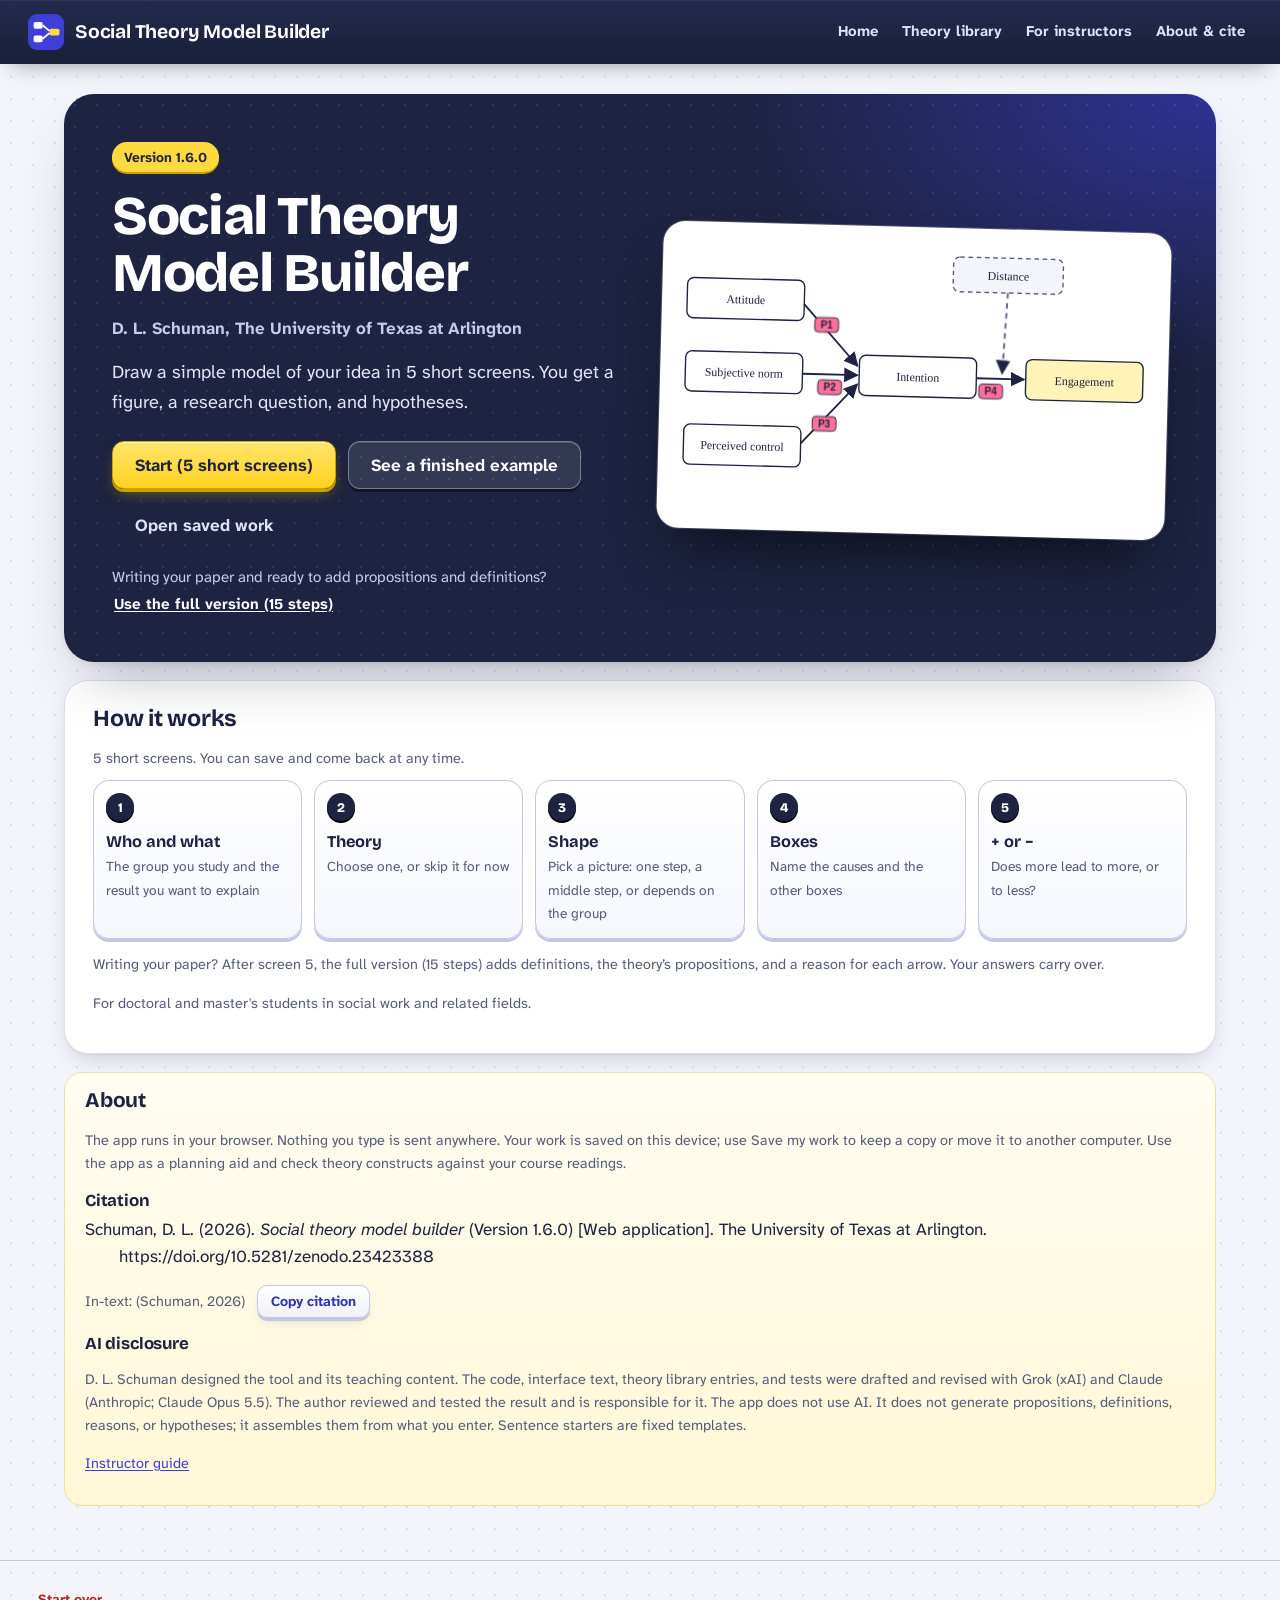
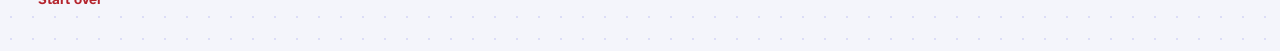
==== commit 432b9f45: "State each mediation hypothesis as an indirect effect (1.6.0) One sentence per cause (H4a, H4b), wit" ====
--- a/index.html
+++ b/index.html
@@ -171,7 +171,7 @@
 /* Preview key: add ?preview to the address to move through every step without answering.
    It lasts for the browser tab; "Exit preview" turns it off. */
 var PREVIEW = (function(){ var on = /[?&](preview|demo)(=|&|$)/i.test(location.search); try { if(on) sessionStorage.setItem("stmbPreview", "1"); on = on || sessionStorage.getItem("stmbPreview") === "1"; } catch(e){} return on; })();
-var KEY = "theoryModelApp.v1", VERSION = "1.5.0", SCHEMA = 4;
+var KEY = "theoryModelApp.v1", VERSION = "1.6.0", SCHEMA = 4;
 var APP_URL = "https://social-theory-model-builder.netlify.app";
 var DOI_URL = "https://doi.org/10.5281/zenodo.23423388";
 var CITE = "Schuman, D. L. (2026). Social theory model builder (Version " + VERSION + ") [Web application]. The University of Texas at Arlington. " + DOI_URL;
@@ -446,7 +446,8 @@
   ["Proposition (P1, P2…)", "A sentence from the theory that says how two concepts are related, such as “the more X, the more Y.” You copy it from the source with its page number."],
   ["Cause", "A concept that changes the outcome. An arrow goes from the cause to the outcome."],
   ["In-between (mediator)", "A concept that the cause changes first, and that then changes the outcome. It explains why the cause works."],
-  ["Complete or partial mediation", "Complete: the cause works only through the in-between concept. Partial: the cause also has its own arrow straight to the outcome."],
+  ["Complete or partial mediation", "Complete: the cause works only through the in-between concept. Partial: the cause also has its own arrow straight to the outcome. Many current methods texts test the indirect effect instead of using these labels."],
+  ["Indirect effect", "The part of a cause's effect that passes through the in-between concept. Your mediation hypothesis states it: the cause is associated with the outcome through the mediator."],
   ["Moderator", "A characteristic or condition that makes an arrow stronger or weaker for some groups (for example, distance to care)."],
   ["Social determinant", "A condition where people are born, live, learn, work, and age (income, housing, discrimination) that shapes their outcomes."],
   ["Arrow direction (+ or −)", "+ means more of one concept leads to more of the next. − means more of one leads to less of the next."],
@@ -671,14 +672,18 @@
   function ex(id, def){ return style(id, def) === "dashed" ? " (exploratory)" : ""; }
   ps.forEach(function(p){ n++; H.push({n: n, edge: p.id, kind: "direct", text: hn(n) + " (direct" + (style(p.id, "solid") === "dashed" ? ", exploratory" : "") + "): Higher " + lcLabel(nodeLabel(p.from)) + " will be associated with " + hl(sign(p.id)) + " " + lcLabel(nodeLabel(p.to)) + "."}); });
   modEdges().forEach(function(e){ var p = ps.filter(function(x){ return x.id === e.path; })[0]; if(!p) return; n++; var d = S.modDetails[e.name] || {}; H.push({n: n, edge: e.id, kind: "moderation", text: hn(n) + " (moderation): The link between " + lcLabel(nodeLabel(p.from)) + " and " + lcLabel(nodeLabel(p.to)) + " will differ by " + lcLabel(e.name) + (d.groups ? " (" + d.groups + ")" : "") + "."}); });
+  /* Mediation: one sentence per cause, stated as an indirect effect (Hayes, 2022; Rucker et al., 2011). Its direction is
+     the product of the two arrows' directions: + and + or - and - give "higher"; one of each gives "lower". With a
+     direction missing, the sentence names no direction. A cause with its own arrow to the outcome (partial mediation)
+     already has a direct hypothesis for that arrow, so the sentence adds no "partially". */
   if(hasMed() && causeNodes().length){
     n++;
-    var ex2 = causeNodes().some(function(c){ return style(c.id + ">med", "solid") === "dashed"; }) || style("med>out", "solid") === "dashed";
-    var pi = partialIds(), comp = causeNodes().filter(function(c){ return pi.indexOf(c.id) < 0; }), part = causeNodes().filter(function(c){ return pi.indexOf(c.id) >= 0; });
-    function names(l){ return joinList(l.map(function(c){ return lcLabel(c.label); })); }
-    /* Short-version models have not chosen complete or partial mediation yet, so the sentence does not claim either. */
-    var body = !S.partialSeen && !part.length ? "will mediate the " + (comp.length > 1 ? "links" : "link") + " from " + names(comp) + " to " : comp.length && part.length ? "will completely mediate the " + (comp.length > 1 ? "links" : "link") + " from " + names(comp) + ", and partially mediate the " + (part.length > 1 ? "links" : "link") + " from " + names(part) + ", to " : (part.length ? "will partially mediate the " + (part.length > 1 ? "links" : "link") + " from " + names(part) + " to " : "will completely mediate the " + (comp.length > 1 ? "links" : "link") + " from " + names(comp) + " to ");
-    H.push({n: n, edge: null, kind: "mediation", text: hn(n) + " (mediation" + (ex2 ? ", exploratory" : "") + "): " + nodeLabel("med") + " " + body + lcLabel(nodeLabel("out")) + "."});
+    var cs = causeNodes(), m = lcLabel(nodeLabel("med")), o = lcLabel(nodeLabel("out"));
+    cs.forEach(function(c, k){
+      var a = c.id + ">med", ex2 = style(a, "solid") === "dashed" || style("med>out", "solid") === "dashed", sub = cs.length > 1 ? "abcdefghijklmnopqrstuvwxyz".charAt(k) : "";
+      var body = signSet(a) && signSet("med>out") ? "Higher " + lcLabel(c.label) + " will be associated with " + (S.signs[a] === S.signs["med>out"] ? "higher " : "lower ") + o : c.label + " will be associated with " + o;
+      H.push({n: n, sub: sub, edge: null, cause: c.id, kind: "mediation", text: hn(n) + sub + " (mediation" + (ex2 ? ", exploratory" : "") + "): " + body + " through " + m + " (indirect effect)."});
+    });
   }
   return H;
 }
@@ -713,12 +718,12 @@
     '<div class="btnrow noprint"><button type="button" class="btn sec sm" data-hkeep="1">Keep my wording</button><button type="button" class="btn ghost sm" data-hrebuild="1">Rebuild from my answers</button></div></div>';
 }
 function hnumBadge(id){ var h = hypList().filter(function(x){ return x.edge === id; })[0]; return h ? '<span class="arrow-lbl">Arrow</span><span class="badge hnum" title="' + (S.hypWord === "P" ? "Statement " : "Hypothesis ") + h.n + '">' + hlabel(h) + '</span>' : ''; }
-function hlabel(h){ return S.hypWord === "P" ? "S" + h.n : "H" + h.n; }
+function hlabel(h){ return (S.hypWord === "P" ? "S" : "H") + h.n + (h.sub || ""); }
 function srcOf(id){ var k = linkOf(id); if(k >= 0) return propShort(k); return basisLabel(id) || (ask(id) ? "Needs a source" : "Not linked"); }
 function hypRows(){
   var H = hypList(), direct = H.filter(function(h){ return h.kind === "direct"; });
   return H.map(function(h){
-    if(h.kind === "mediation"){ var ids = direct.map(hlabel); return {h: hlabel(h), src: "Combines " + (ids.length > 1 ? ids[0] + " to " + ids[ids.length - 1] : ids[0] || ""), reason: "See the reasons for " + (ids.length > 1 ? ids[0] + " to " + ids[ids.length - 1] : ids[0] || "the direct paths") + "."}; }
+    if(h.kind === "mediation"){ var ids = direct.filter(function(d){ return d.edge === h.cause + ">med" || d.edge === "med>out"; }).map(hlabel), both = joinList(ids); return {h: hlabel(h), src: "Combines " + (both || "the arrows through the in-between concept"), reason: "See the reasons for " + (both || "those arrows") + "."}; }
     var r = (S.reasons[h.edge] || "").trim();
     return {h: hlabel(h), src: srcOf(h.edge), reason: (ask(h.edge) ? "[Needs a source] " : "") + (r || "Not yet written")};
   });
@@ -1013,9 +1018,9 @@
         (sg && mismatch(id) ? '<div class="warn" role="note">This differs from P' + (k + 1) + '. Check the source before you decide.</div>' : '') + '</div>';
     }
     paths().forEach(function(p){ h += row(p.id, pathLabel(p), "solid", true); });
-    var medH = hypList().filter(function(x){ return x.kind === "mediation"; })[0];
+    var medHs = hypList().filter(function(x){ return x.kind === "mediation"; }), medH = medHs[0];
     modEdges().forEach(function(e){ var p = paths().filter(function(x){ return x.id === e.path; })[0]; if(!p) return; h += '<div class="item"><div class="item-h">' + hnumBadge(e.id) + '<strong>' + esc(e.name + " → changes the arrow " + pathLabel(p)) + '</strong></div><p class="small" style="margin:6px 0 0"><strong>Line:</strong> dashed. Moderator arrows are always dashed.</p></div>'; });
-    if(medH) h += '<p class="small">' + hlabel(medH) + ' is your mediation ' + (S.hypWord === "P" ? "statement" : "hypothesis") + '. It has no single arrow because it is about the path through ' + esc(lcLabel(S.mediator.trim())) + '. You will see it on the results page.</p>';
+    if(medH){ var many = medHs.length > 1, w = S.hypWord === "P" ? "statement" : "hypothesis"; h += '<p class="small">' + esc(joinList(medHs.map(hlabel))) + (many ? ' are your mediation ' + w.replace(/is$/, "es").replace(/t$/, "ts") + '. They have' : ' is your mediation ' + w + '. It has') + ' no single arrow because ' + (many ? 'each one is' : 'it is') + ' about the path through ' + esc(lcLabel(S.mediator.trim())) + '. ' + (many ? 'The direction of each one comes from the two arrows on its path' : 'Its direction comes from the two arrows on that path') + '. You will see ' + (many ? 'them' : 'it') + ' on the results page.</p>'; }
     return h + tip("fig");
   }, v: function(){ var m = paths().filter(function(p){ return !signSet(p.id); }); if(!m.length) return ""; var lb = m.map(function(p){ var h = hypList().filter(function(x){ return x.edge === p.id; })[0]; return h ? "Arrow " + hlabel(h) : pathLabel(p); }); return "Choose + or − for " + (m.length > 1 ? "each of these arrows" : "this arrow") + ": " + lb.join(", ") + "."; }},
 /* 11 */ {t: "Why this arrow?", g: "Arrows", r: function(){
@@ -1100,7 +1105,8 @@
     '<p><strong>A mediator</strong> is the in-between step. The cause changes the mediator first, and the mediator then changes the outcome. It explains <em>why</em> the cause works.</p>' +
     '<p><strong>Test (the why question):</strong> “Why does ___ lead to ' + esc(lcLabel(S.outcome || "the outcome")) + '? Because it changes ___, and that changes ' + esc(lcLabel(S.outcome || "the outcome")) + '.” The answer in the second blank is your mediator (Jaccard &amp; Jacoby, 2020).</p>' + fig +
     '<p><strong>Mediator or moderator?</strong> A mediator is a box <em>on</em> the path and answers “why.” A moderator points <em>at</em> an arrow and answers “for whom, where, or when is the arrow stronger.”</p>' +
-    '<p><strong>Complete or partial?</strong> In <em>complete</em> mediation, the cause changes the outcome only through the mediator. In <em>partial</em> mediation, the cause also changes the outcome directly. Ask: can I name any other way this cause changes the outcome? If yes, it is partial (Jaccard &amp; Jacoby, 2020). You choose this for each cause below.</p>');
+    '<p><strong>Complete or partial?</strong> In <em>complete</em> mediation, the cause changes the outcome only through the mediator. In <em>partial</em> mediation, the cause also changes the outcome directly. Ask: can I name any other way this cause changes the outcome? If yes, it is partial (Jaccard &amp; Jacoby, 2020). You choose this for each cause below.</p>' +
+    '<p><strong>How your hypothesis says it.</strong> The mediation hypothesis states the <em>indirect effect</em>: the cause is associated with the outcome <em>through</em> the mediator. Its direction comes from the two arrows on that path. Two + arrows, or two − arrows, give “higher.” One + and one − give “lower.” Current methods estimate and test the indirect effect itself (Hayes, 2022), and Rucker et al. (2011) recommend that researchers focus on the size and significance of indirect effects rather than on whether mediation is complete or partial. You will still meet complete and partial mediation in theory and in older articles. In your figure, a curved arrow shows a cause that also has a direct effect, and that arrow gets its own direct hypothesis.</p>');
 }
 function modConceptBox(){
   var fig = '<svg viewBox="0 0 640 170" role="img" aria-labelledby="cmT" class="cm-fig"><title id="cmT">Left: income is a cause; an arrow goes from income to health. Right: social support is a moderator; a dashed arrow goes from social support to the middle of the arrow from stress to health.</title>' +
